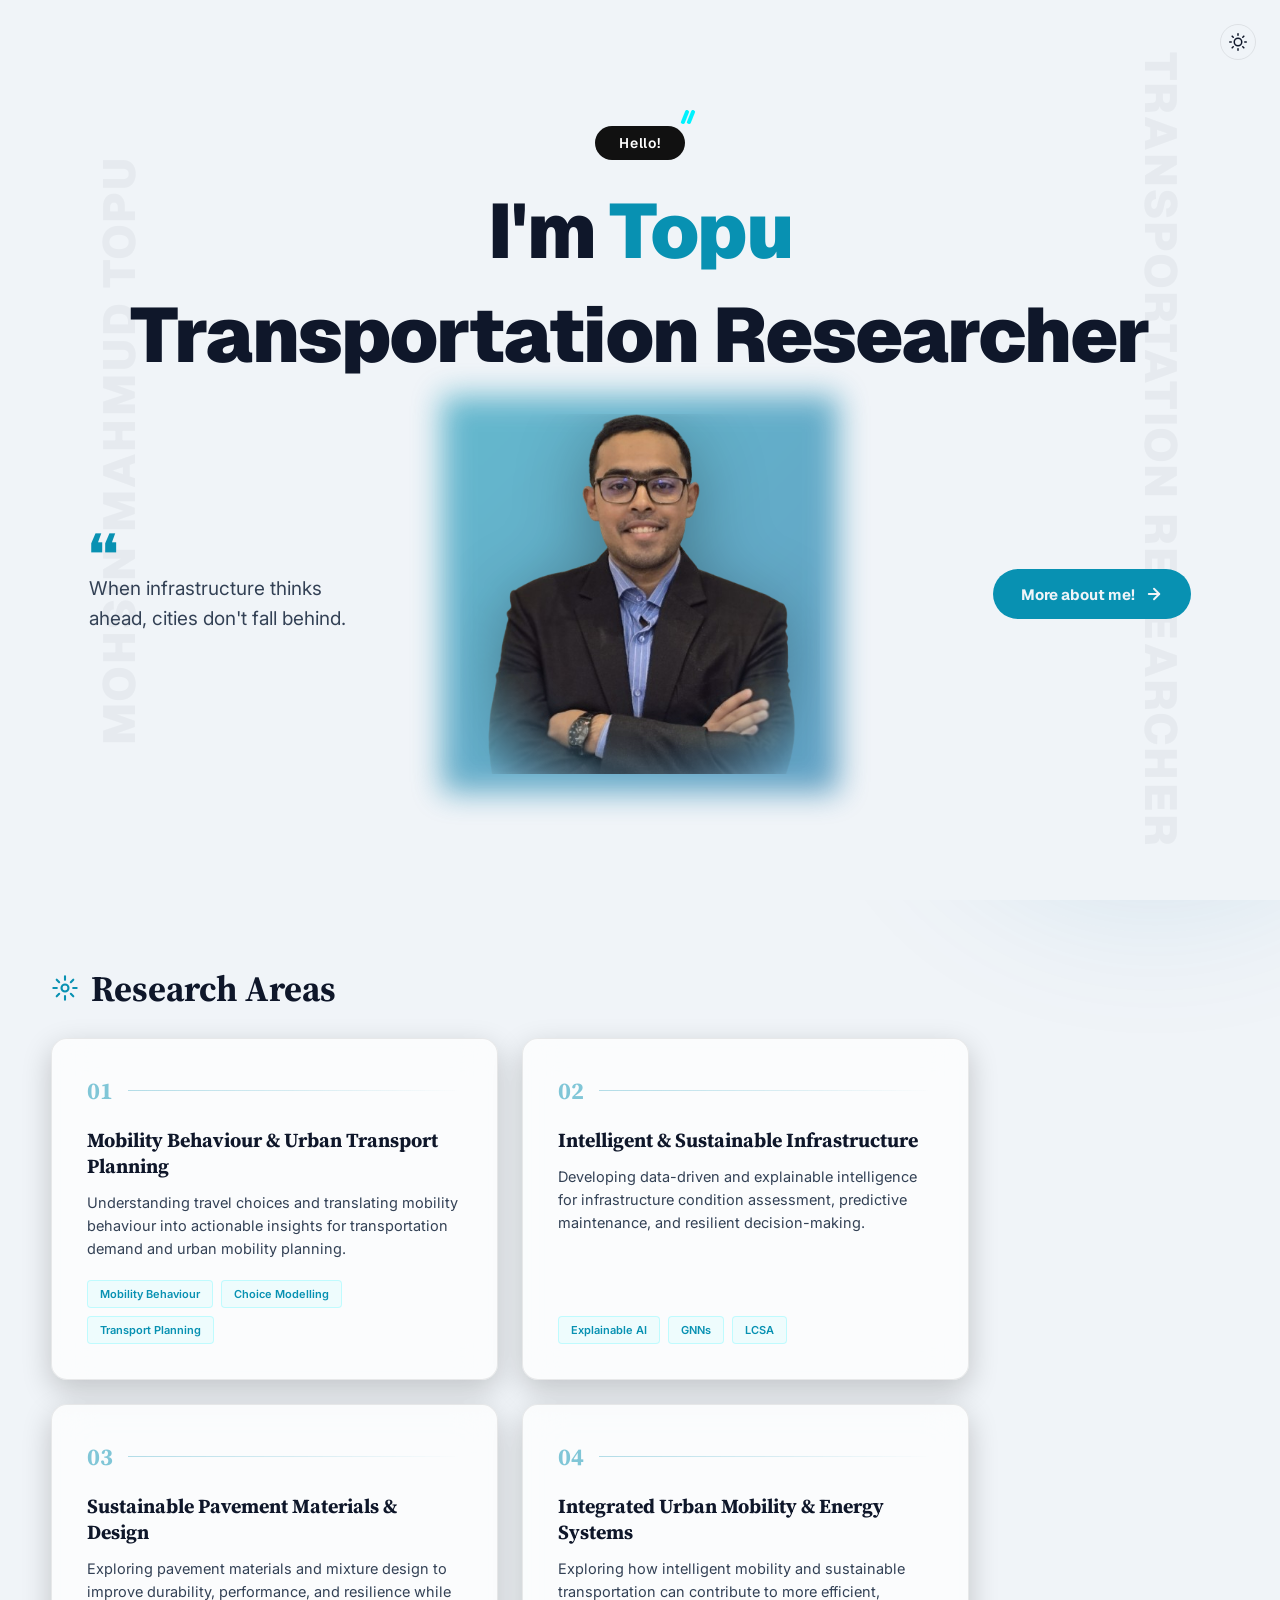
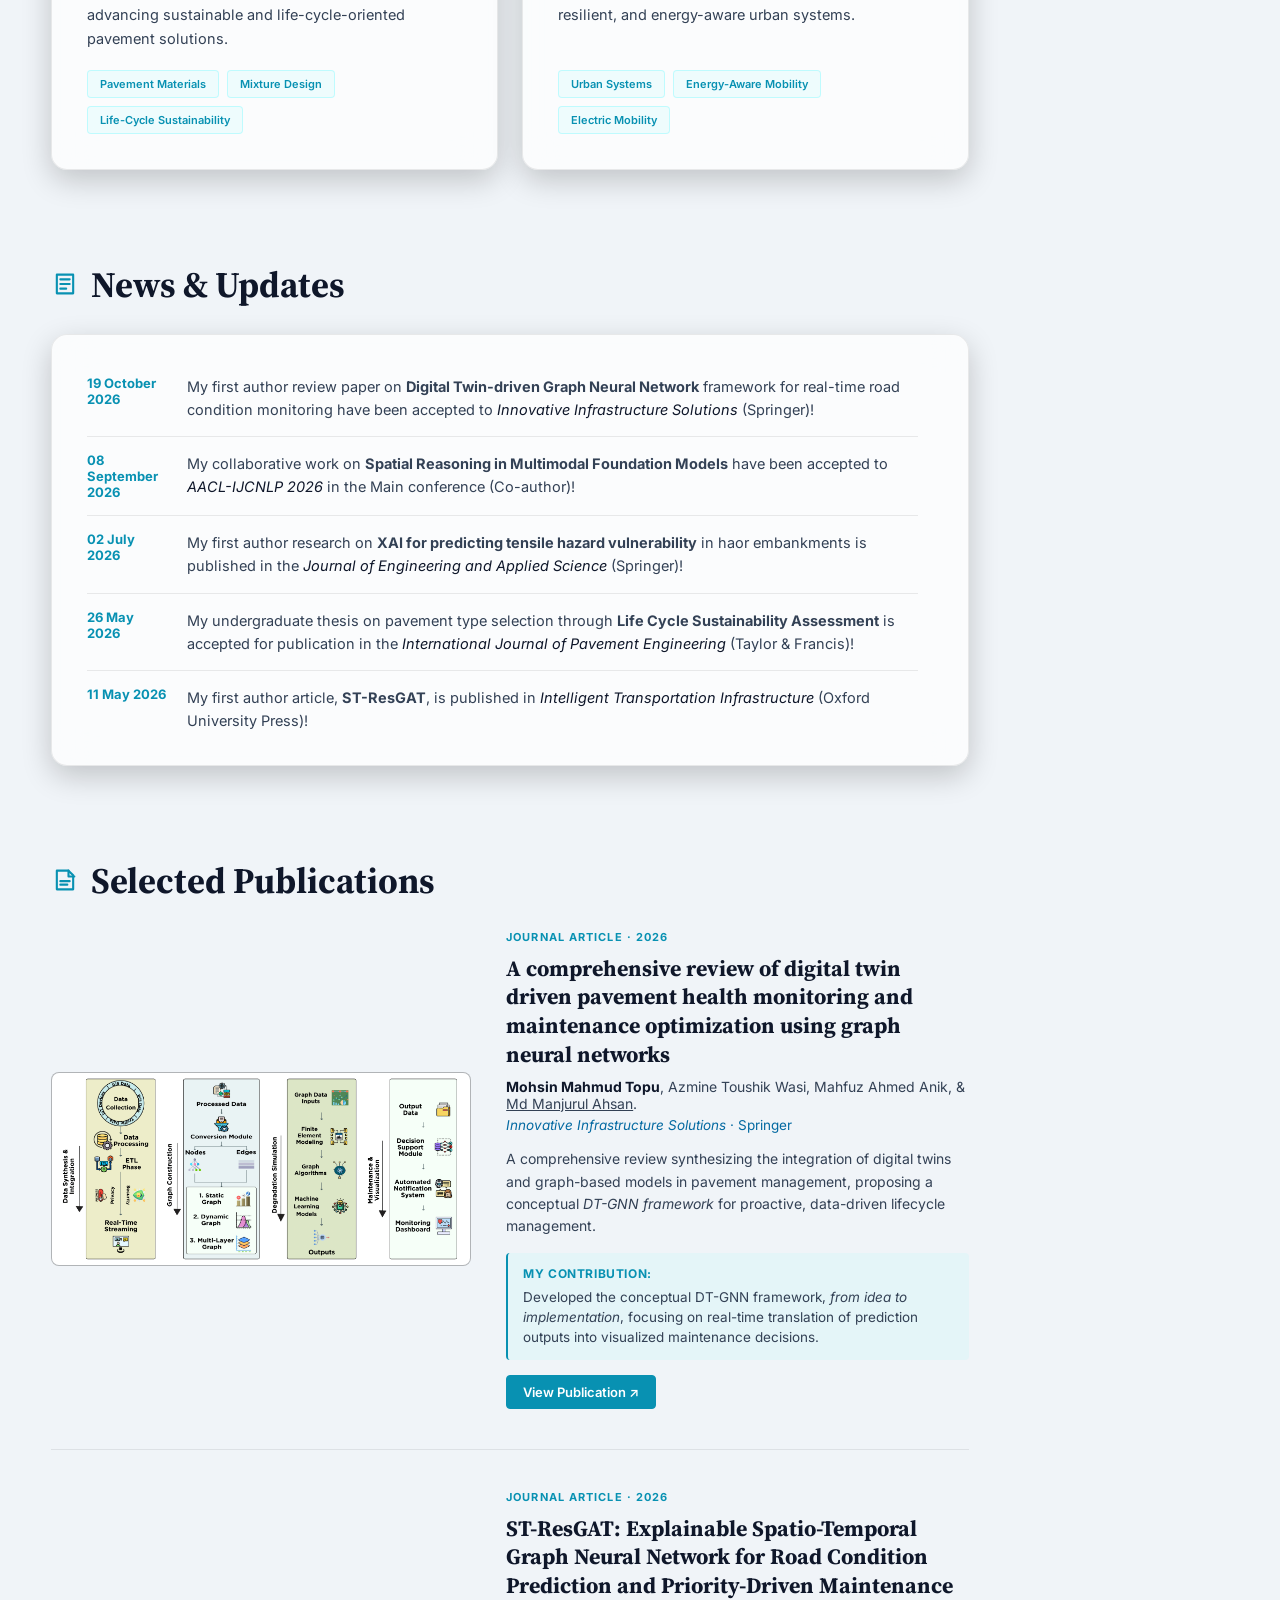
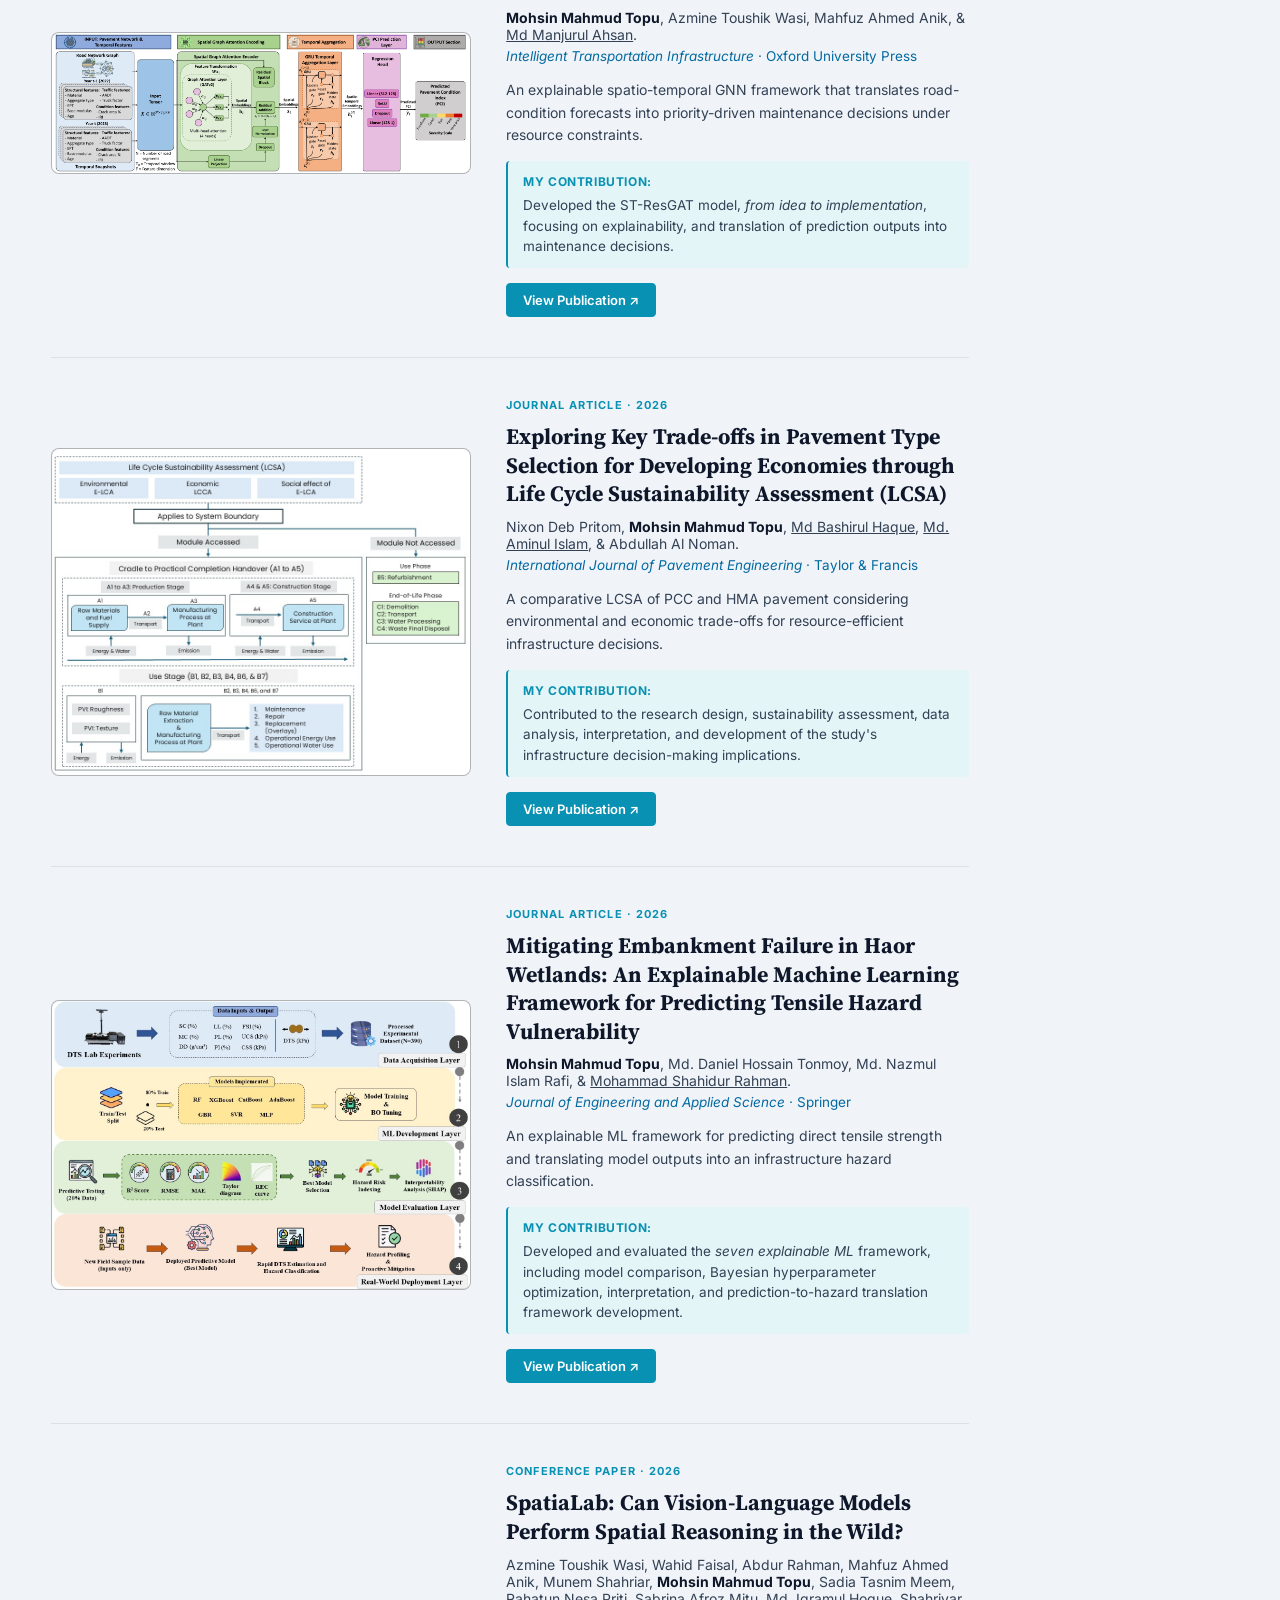
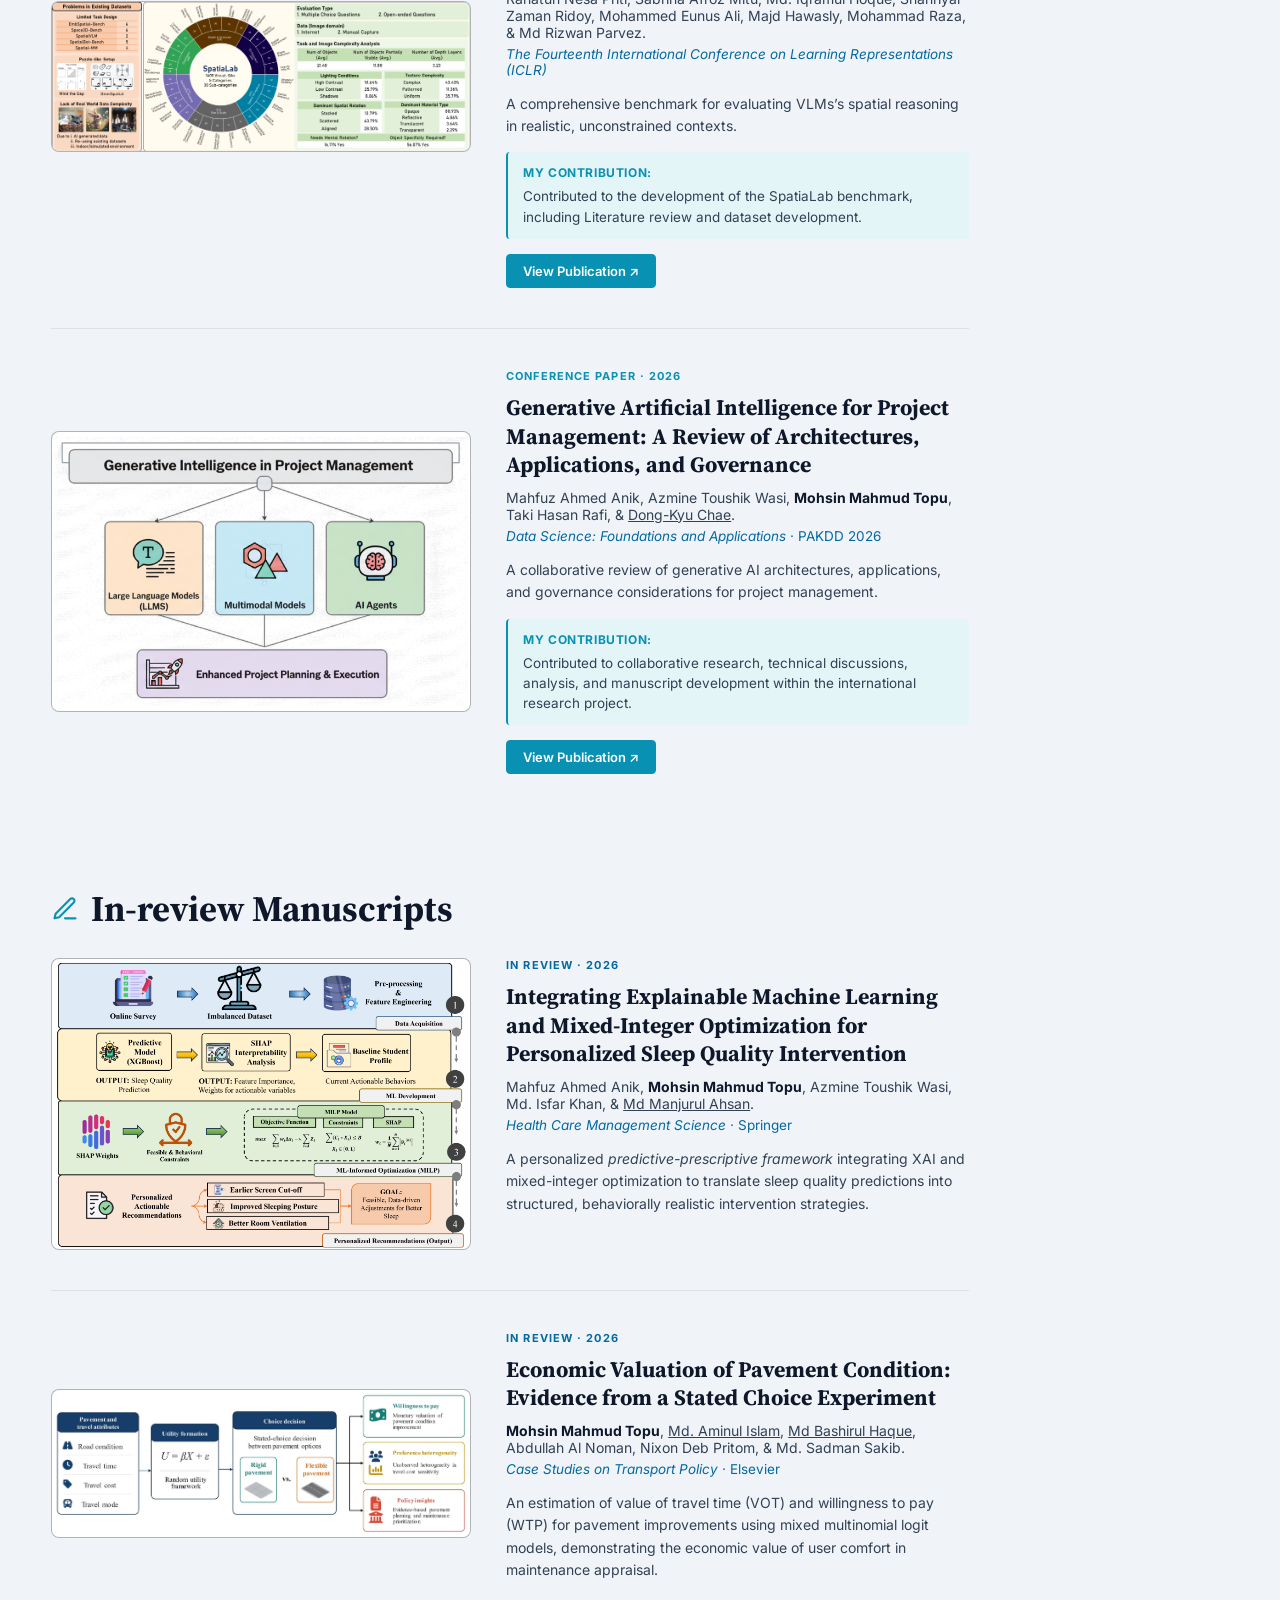
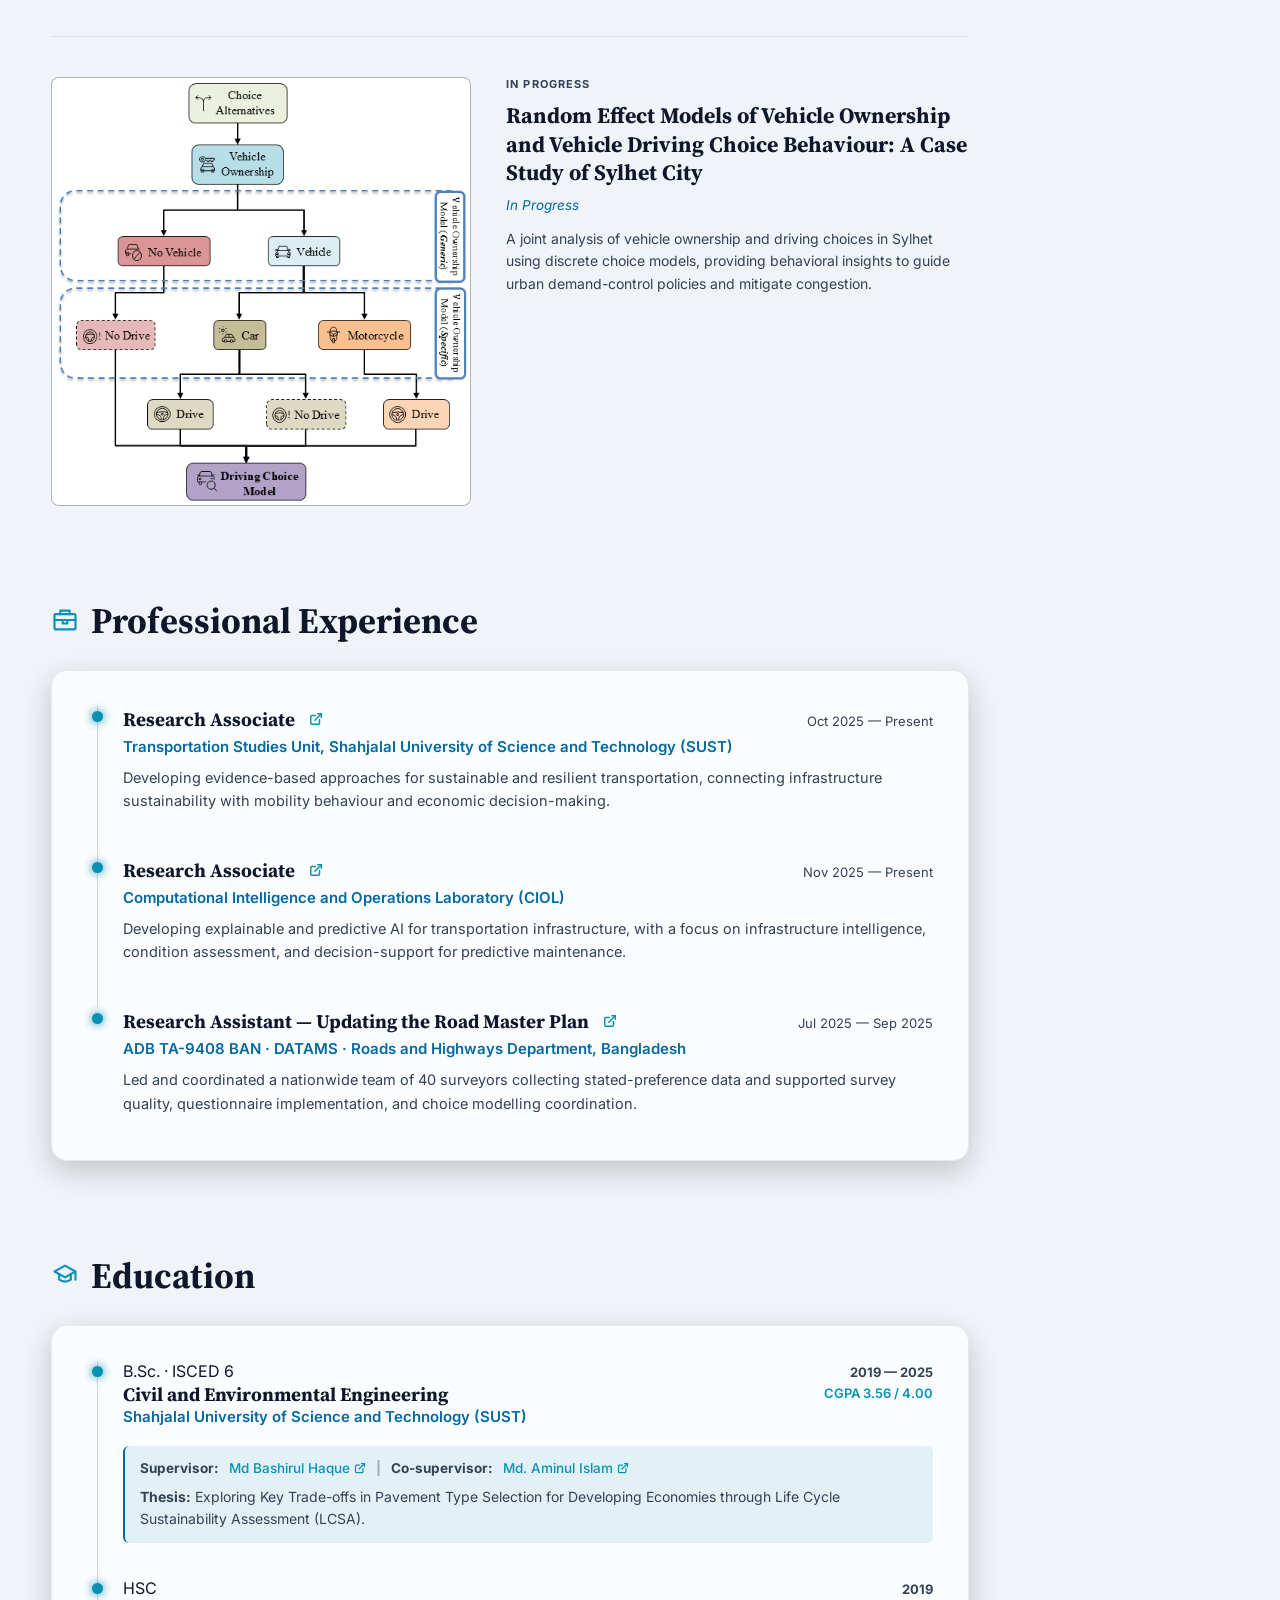
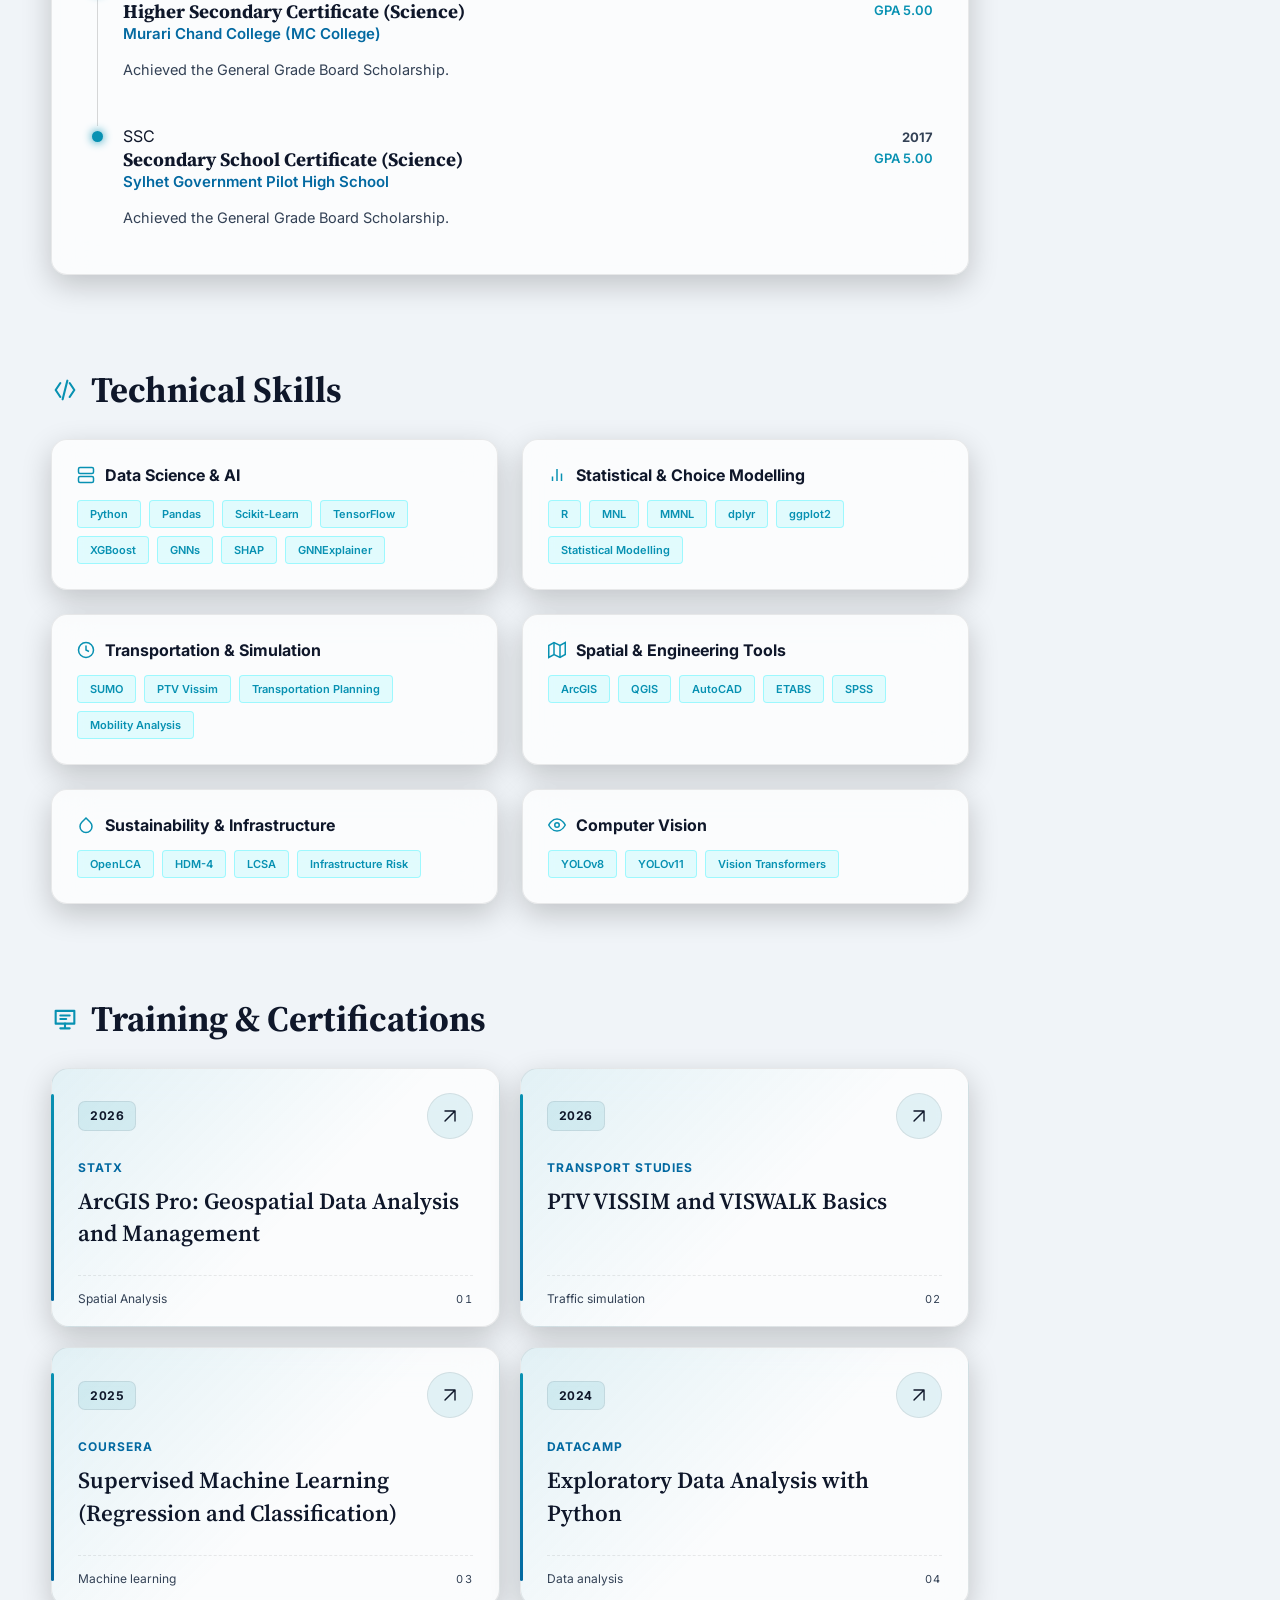
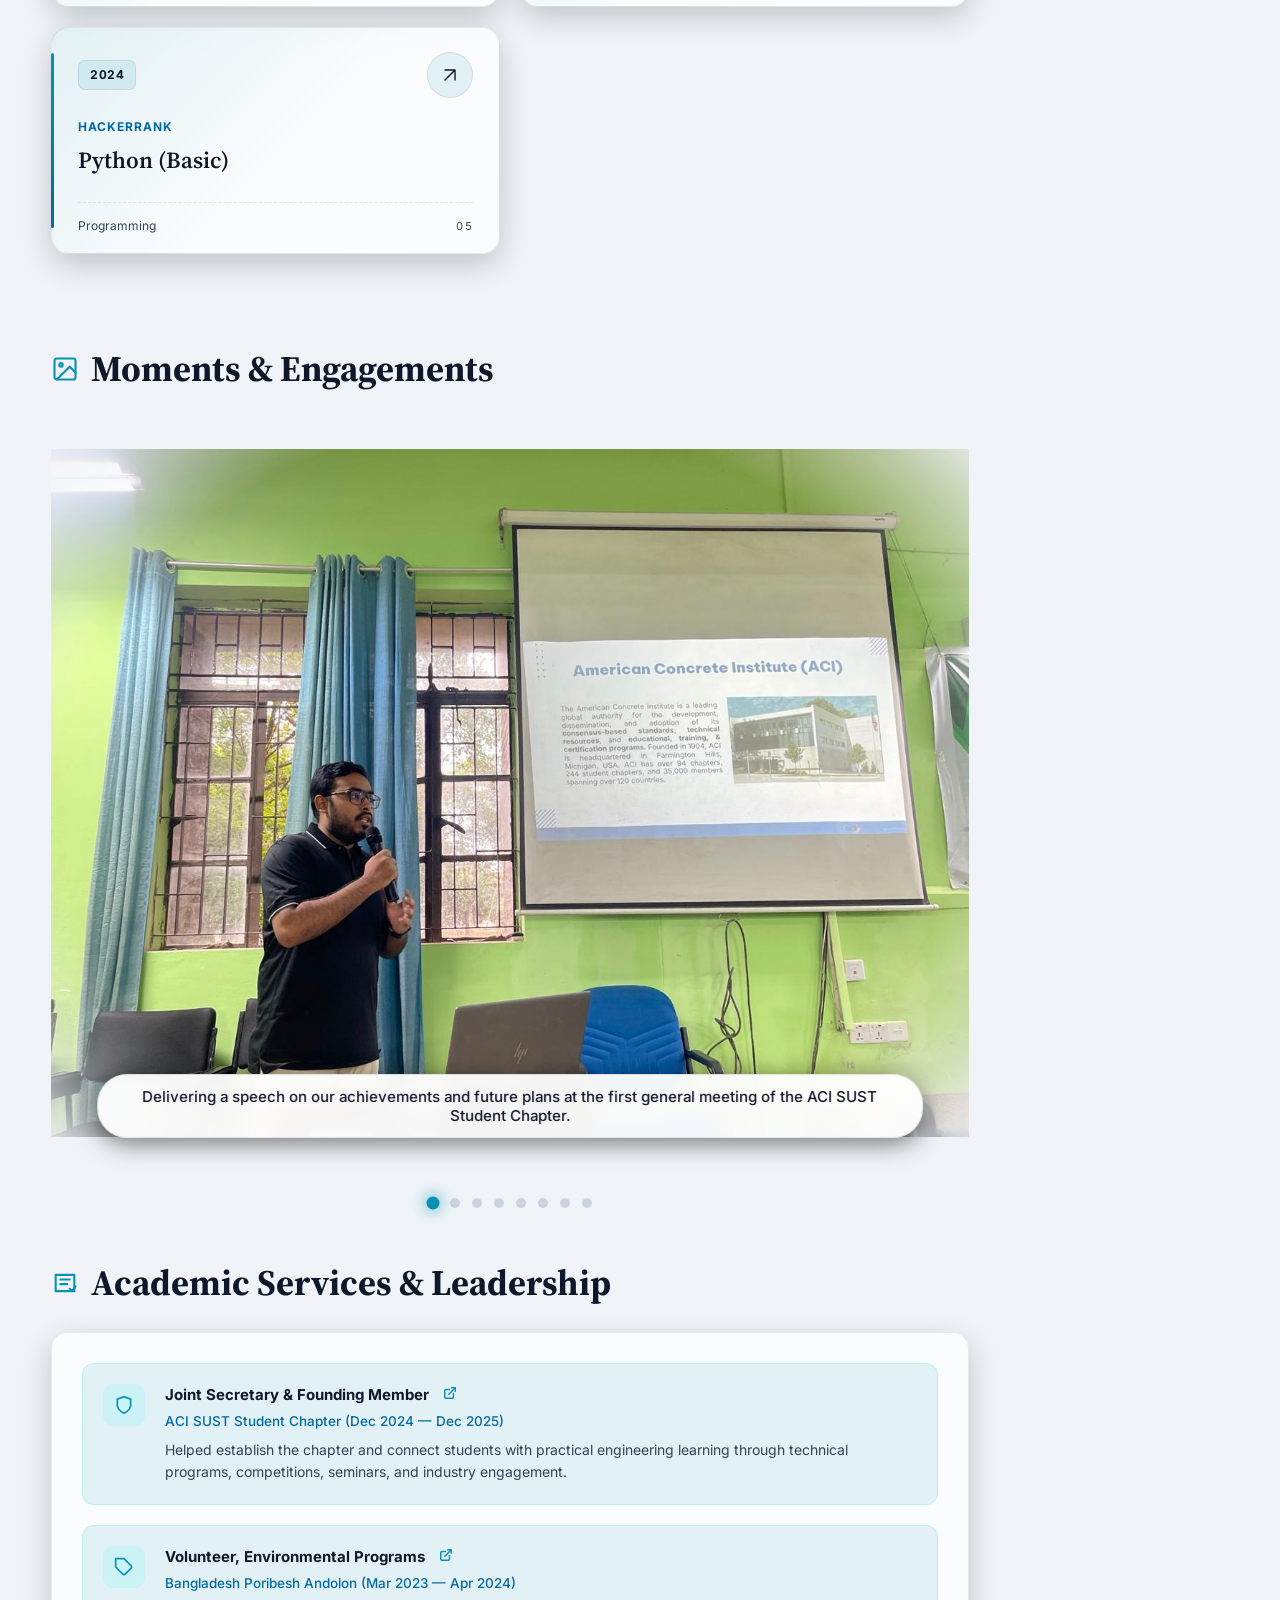
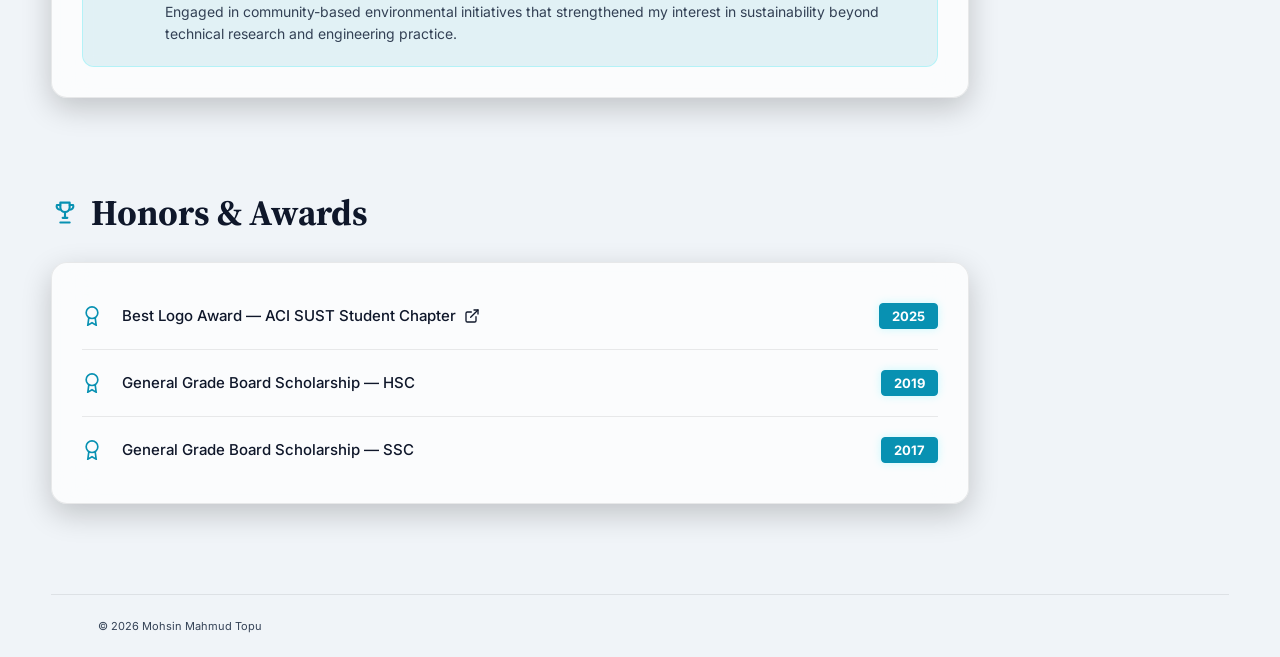
==== index.html @ dad10400 "Update index.html" ====
<!DOCTYPE html>
<html lang="en">
<head>
  <meta charset="UTF-8">
  <meta name="viewport" content="width=device-width, initial-scale=1.0">

  <title>Mohsin Mahmud Topu | Transportation Researcher</title>

  <meta
    name="description"
    content="Academic portfolio of Mohsin Mahmud Topu: research on pavement condition prediction, infrastructure resilience, machine learning, and sustainable transportation."
  >

  <meta
    name="google-site-verification"
    content="ze86goF7tg4Ps_R0CS8EqE8gq_J4nc_ivfGevekWyG4"
  >

  <link rel="canonical" href="https://mohsin-mahmud.github.io/">

  <link rel="icon" href="assets/me1.png" type="image/png">
  <link rel="stylesheet" href="style.css">
  <link rel="alternate" type="application/rss+xml" title="Transportation LLM Watch" href="blogs/feed.xml">

  <script type="application/ld+json">
  {
    "@context": "https://schema.org",
    "@type": "ProfilePage",
    "url": "https://mohsin-mahmud.github.io/",
    "name": "Mohsin Mahmud Topu | Transportation Researcher",
    "mainEntity": {
      "@type": "Person",
      "name": "Mohsin Mahmud Topu",
      "url": "https://mohsin-mahmud.github.io/",
      "description": "Transportation researcher working on pavement condition prediction, infrastructure resilience, and machine learning for sustainable transportation.",
      "sameAs": [
        "https://github.com/mohsin-mahmud",
        "https://www.linkedin.com/in/mohsin-mahmud-topu1/",
        "https://scholar.google.com/citations?user=fDmC444AAAAJ",
        "https://orcid.org/0009-0004-9706-3119",
        "https://openreview.net/profile?id=%7EMohsin_Mahmud_Topu1"
      ]
    }
  }
  </script>
</head>
<body>
<!-- ================= CINEMATIC INTRO SPLASH ================= -->
  <div id="intro-splash" class="intro-splash">
    
    <!-- Doors & Center Line -->
    <div class="door door-left"></div>
    <div class="door door-right"></div>
    <div class="center-line"></div>

    <!-- Landing Content -->
    <div class="intro-landing-content">
      
      <!-- Theme Toggle -->
      <button class="theme-toggle intro-theme-toggle" aria-label="Toggle dark/light mode">
        <svg class="moon-icon" viewBox="0 0 24 24"><path d="M21 12.79A9 9 0 1 1 11.21 3 7 7 0 0 0 21 12.79z"></path></svg>
        <svg class="sun-icon" viewBox="0 0 24 24"><circle cx="12" cy="12" r="5"></circle><line x1="12" y1="1" x2="12" y2="3"></line><line x1="12" y1="21" x2="12" y2="23"></line><line x1="4.22" y1="4.22" x2="5.64" y2="5.64"></line><line x1="18.36" y1="18.36" x2="19.78" y2="19.78"></line><line x1="1" y1="12" x2="3" y2="12"></line><line x1="21" y1="12" x2="23" y2="12"></line><line x1="4.22" y1="19.78" x2="5.64" y2="18.36"></line><line x1="18.36" y1="5.64" x2="19.78" y2="4.22"></line></svg>
      </button>

      <!-- Faint Vertical Side Texts (Fixed bounds) -->
      <div class="vertical-texts-container">
        <div class="vertical-text left-text">MOHSIN MAHMUD TOPU</div>
        <div class="vertical-text right-text">TRANSPORTATION RESEARCHER</div>
      </div>

      <div class="intro-container">
        
        <!-- Header: Hello Badge & Name -->
        <div class="intro-header">
          <div class="hello-wrapper">
            <div class="hello-dashes">
              <svg width="24" height="24" viewBox="0 0 24 24" fill="none" stroke="#00f2fe" stroke-width="4" stroke-linecap="round"><line x1="14" y1="2" x2="10" y2="12"/><line x1="20" y1="2" x2="16" y2="12"/></svg>
            </div>
            <div class="hello-badge">Hello!</div>
          </div>
          <!-- Short-name title: "I'm Topu" -->
          <h1 class="intro-main-title">I'm <span class="text-cyan">Topu</span><br>Transportation Researcher</h1>
        </div>

        <!-- Middle Grid -->
        <div class="intro-middle-grid">
          
          <!-- Left: Quote -->
          <div class="intro-quote-box">
            <div class="quote-icon">“</div>
            <p class="quote-text">When infrastructure thinks ahead, cities don't fall behind.</p>
          </div>

          <!-- Center: Portrait & Blob -->
          <div class="intro-image-wrapper">
            <div class="cyan-bg-shape"></div>
            <img src="assets/me.png" alt="Mohsin Mahmud Topu" class="intro-portrait">
          </div>

          <!-- Right: Button -->
          <div class="intro-actions">
            <button id="enter-site-btn" class="intro-action-btn">
              <span class="btn-text-window">
                <span class="btn-text-track">
                  <span class="btn-text">More about me!</span>
                  <span class="btn-text" aria-hidden="true">More about me!</span>
                </span>
              </span>
              <svg viewBox="0 0 24 24" width="18" height="18" stroke="currentColor" stroke-width="2.5" fill="none" stroke-linecap="round" stroke-linejoin="round" class="btn-arrow"><line x1="5" y1="12" x2="19" y2="12"></line><polyline points="12 5 19 12 12 19"></polyline></svg>
            </button>
          </div>
          
        </div>
      </div>
    </div>
  </div>
  <!-- ================= END CINEMATIC INTRO ================= -->
   <div id="main-portfolio" class="dark-academic-portfolio">
    
    <!-- Background Orbs Wrapper -->
    <div class="orb-wrapper">
      <div class="ambient-orb orb-cyan"></div>
      <div class="ambient-orb orb-teal"></div>
    </div>

    <!-- Background Video Placeholder -->
    <div class="video-bg-container">
      <video src="assets/hero-bg.mp4" autoplay loop muted playsinline></video>
    </div>

    <!-- ================= HEADER ================= -->
    <header class="topbar">
      <div class="topbar-inner">
        <a class="brand" href="#home">Mohsin Mahmud Topu</a>
        
        <!-- Hamburger Button -->
        <button class="menu-toggle" aria-label="Open navigation" aria-expanded="false" aria-controls="primary-navigation">
          <svg class="hamburger-icon" viewBox="0 0 24 24" width="28" height="28" stroke="currentColor" stroke-width="2" fill="none"><line x1="3" y1="12" x2="21" y2="12"></line><line x1="3" y1="6" x2="21" y2="6"></line><line x1="3" y1="18" x2="21" y2="18"></line></svg>
        </button>

        <!-- Desktop & Mobile Nav Links -->
        <nav id="primary-navigation" class="top-nav" aria-label="Primary navigation">
          <a href="#home" class="t-link active" data-section="home">Profile</a>
          <a href="#research" class="t-link" data-section="research">Research</a>
          <a href="#news" class="t-link" data-section="news">News</a>
          <a href="#publications" class="t-link" data-section="publications">Publications</a>
          <a href="#experience" class="t-link" data-section="experience">Experience</a>
          <a href="#education" class="t-link" data-section="education">Education</a>
          <a href="blogs/index.html" class="t-link">Blogs</a>
        </nav>

        <!-- Theme Toggle Button -->
        <button class="theme-toggle" aria-label="Toggle dark/light mode">
          <svg class="moon-icon" viewBox="0 0 24 24"><path d="M21 12.79A9 9 0 1 1 11.21 3 7 7 0 0 0 21 12.79z"></path></svg>
          <svg class="sun-icon" viewBox="0 0 24 24"><circle cx="12" cy="12" r="5"></circle><line x1="12" y1="1" x2="12" y2="3"></line><line x1="12" y1="21" x2="12" y2="23"></line><line x1="4.22" y1="4.22" x2="5.64" y2="5.64"></line><line x1="18.36" y1="18.36" x2="19.78" y2="19.78"></line><line x1="1" y1="12" x2="3" y2="12"></line><line x1="21" y1="12" x2="23" y2="12"></line><line x1="4.22" y1="19.78" x2="5.64" y2="18.36"></line><line x1="18.36" y1="5.64" x2="19.78" y2="4.22"></line></svg>
        </button>
      </div>
    </header>

    <!-- Portfolio Layout: Left (Main Content) | Right (Sticky Nav) -->
    <main class="portfolio-layout layout">
      
      <article class="portfolio-main content">

        <!-- ================= 1. HERO SECTION (Floated Image Layout) ================= -->
        <section class="content-section section" id="home">
          <div class="hero-wrapped-layout">
            
            <!-- Image floated to the right -->
            <div class="hero-image-floated">
              <div class="portrait-box">
                <img src="https://webos.ink/wp-content/uploads/2026/08/Cropped_Professional.png" alt="Mohsin Mahmud Topu" onerror="this.style.display='none';" />
              </div>
            </div>

            <div class="hero-text-content">
              <h1 class="hero-name">Mohsin Mahmud <span class="text-cyan">Topu</span></h1>
              
              <div class="hero-bio-content">
  <p>I am an aspiring transportation researcher and a recent graduate of Civil and Environmental Engineering from Shahjalal University of Science and Technology.</p>

  <p>My research interests center on intelligent and sustainable transportation, with a focus on understanding, strengthening, and managing transportation infrastructure and mobility systems. Building on my current work in data-driven transportation research, I am particularly interested in developing a broader understanding of how intelligent methods, sustainable engineering, and pavement design can work together to support resilient and efficient transportation systems. To pursue this direction, I am developing myself along three interconnected areas:</p>

  <div class="hero-list">
    <div><strong>[1] Intelligent &amp; Sustainable Infrastructure</strong>, to design data-driven models and explainable intelligence for infrastructure condition assessment, predictive maintenance, and uncertainty-aware decision-making.</div>

    <div><strong>[2] Mobility Behaviour &amp; Urban Transport Planning</strong>, to develop data-driven understanding of travel choices and their implications for urban mobility, transportation demand, and energy-efficient systems.</div>

    <div><strong>[3] Sustainable Pavement Materials &amp; Design</strong>, to develop knowledge in pavement materials and design, with particular interest in material selection, mixture design, durability, and sustainable alternatives for improving pavement performance, resilience, and life-cycle sustainability.</div>
  </div>

  <p class="highlight-text"><strong>My overarching aim is to contribute to transportation systems where intelligent decision-making, sustainable pavement engineering, and mobility analysis work together to strengthen infrastructure and support resilient, resource-efficient mobility for future cities and communities.</strong></p>

  <p>Feel free to email me (<em>mohsinmahmudtopu at gmail dot com</em>) if you're interested in collaboration or discussing research!</p>
</div>

              <!-- Social Badges -->
              <div class="social-badges">
                <a href="mailto:mohsinmahmudtopu@gmail.com" class="s-badge"><svg viewBox="0 0 24 24" width="16" height="16" stroke="currentColor" stroke-width="2" fill="none"><path d="M4 4h16c1.1 0 2 .9 2 2v12c0 1.1-.9 2-2 2H4c-1.1 0-2-.9-2-2V6c0-1.1.9-2 2-2z"></path><polyline points="22,6 12,13 2,6"></polyline></svg> Email</a>
                <a href="https://github.com/mohsin-mahmud" target="_blank" class="s-badge"><svg viewBox="0 0 24 24" width="16" height="16" fill="currentColor"><path d="M12 2C6.477 2 2 6.484 2 12.017c0 4.425 2.865 8.18 6.839 9.504.5.092.682-.217.682-.483 0-.237-.008-.868-.013-1.703-2.782.605-3.369-1.343-3.369-1.343-.454-1.158-1.11-1.466-1.11-1.466-.908-.62.069-.608.069-.608 1.003.07 1.531 1.032 1.531 1.032.892 1.53 2.341 1.088 2.91.832.092-.647.35-1.088.636-1.338-2.22-.253-4.555-1.113-4.555-4.951 0-1.093.39-1.988 1.029-2.688-.103-.253-.446-1.272.098-2.65 0 0 .84-.27 2.75 1.026A9.564 9.564 0 0112 6.844c.85.004 1.705.115 2.504.337 1.909-1.296 2.747-1.027 2.747-1.027.546 1.379.202 2.398.1 2.651.64.7 1.028 1.595 1.028 2.688 0 3.848-2.339 4.695-4.566 4.943.359.309.678.92.678 1.855 0 1.338-.012 2.419-.012 2.747 0 .268.18.58.688.482A10.019 10.019 0 0022 12.017C22 6.484 17.522 2 12 2z"></path></svg> GitHub</a>
                <a href="https://www.linkedin.com/in/mohsin-mahmud-topu1/" target="_blank" class="s-badge"><svg viewBox="0 0 24 24" width="16" height="16" fill="currentColor"><path d="M20.447 20.452h-3.554v-5.569c0-1.328-.027-3.037-1.852-3.037-1.853 0-2.136 1.445-2.136 2.939v5.667H9.351V9h3.414v1.561h.046c.477-.9 1.637-1.85 3.37-1.85 3.601 0 4.267 2.37 4.267 5.455v6.286zM5.337 7.433c-1.144 0-2.063-.926-2.063-2.065 0-1.138.92-2.063 2.063-2.063 1.14 0 2.064.925 2.064 2.063 0 1.139-.925 2.065-2.064 2.065zm1.782 13.019H3.555V9h3.564v11.452zM22.225 0H1.771C.792 0 0 .774 0 1.729v20.542C0 23.227.792 24 1.771 24h20.451C23.2 24 24 23.227 24 22.271V1.729C24 .774 23.2 0 22.222 0h.003z"></path></svg> LinkedIn</a>
                <a href="https://scholar.google.com/citations?user=fDmC444AAAAJ&hl=en" target="_blank" class="s-badge"><svg viewBox="0 0 24 24" width="16" height="16" fill="currentColor"><path d="M12 24a7 7 0 1 1 0-14 7 7 0 0 1 0 14zm0-24L0 9.5l4.838 3.94A8 8 0 0 1 12 9a8 8 0 0 1 7.162 4.44L24 9.5z"></path></svg> Scholar</a>
                <a href="https://orcid.org/0009-0004-9706-3119" target="_blank" class="s-badge"><svg viewBox="0 0 24 24" width="16" height="16" fill="currentColor"><path d="M12 0C5.372 0 0 5.372 0 12s5.372 12 12 12 12-5.372 12-12S18.628 0 12 0zM7.369 4.378c.525 0 .947.431.947.947s-.422.947-.947.947a.95.95 0 0 1-.947-.947c0-.525.422-.947.947-.947zm-.722 3.038h1.444v10.041H6.647V7.416zm3.562 0h3.9c3.712 0 5.344 2.653 5.344 5.025 0 2.578-2.016 5.025-5.325 5.025h-3.919V7.416zm1.444 1.303v7.444h2.297c3.272 0 4.022-2.484 4.022-3.722 0-2.016-1.284-3.722-4.097-3.722h-2.222z"/></svg> ORCID</a>
                <a href="https://openreview.net/profile?id=%7EMohsin_Mahmud_Topu1" target="_blank" class="s-badge"><svg viewBox="0 0 24 24" width="16" height="16" fill="none" stroke="currentColor" stroke-width="2.5" stroke-linecap="round" stroke-linejoin="round"><circle cx="12" cy="12" r="10"></circle><path d="M12 2a15.3 15.3 0 0 1 4 10 15.3 15.3 0 0 1-4 10 15.3 15.3 0 0 1-4-10 15.3 15.3 0 0 1 4-10z"></path><line x1="2" y1="12" x2="22" y2="12"></line></svg> OpenReview</a>
              </div>
            </div>
            <div class="clearfix"></div>
          </div>
        </section>

      
<!-- ================= 2. RESEARCH AREAS ================= -->
<section class="content-section section" id="research">
  <div class="section-title-wrap heading-title">
    <svg viewBox="0 0 24 24" class="title-icon"><circle cx="12" cy="12" r="3"/><path d="M12 2v3M12 19v3M4.9 4.9l2.1 2.1M17 17l2.1 2.1M2 12h3M19 12h3M4.9 19.1 7 17M17 7l2.1-2.1"/></svg>
    <h2>Research Areas</h2>
  </div>
  
  <div class="research-grid">
    <div class="glass-card hover-lift research-card">
      <div class="r-top"><span class="r-num">01</span><div class="r-line"></div></div>
      <h3>Mobility Behaviour & Urban Transport Planning</h3>
      <p>Understanding travel choices and translating mobility behaviour into actionable insights for transportation demand and urban mobility planning.</p>
      <div class="tech-tags mt-auto tag-row"><span>Mobility Behaviour</span><span>Choice Modelling</span><span>Transport Planning</span></div>
    </div>

    <div class="glass-card hover-lift research-card">
      <div class="r-top"><span class="r-num">02</span><div class="r-line"></div></div>
      <h3>Intelligent & Sustainable Infrastructure</h3>
      <p>Developing data-driven and explainable intelligence for infrastructure condition assessment, predictive maintenance, and resilient decision-making.</p>
      <div class="tech-tags mt-auto tag-row"><span>Explainable AI</span><span>GNNs</span><span>LCSA</span></div>
    </div>

    <div class="glass-card hover-lift research-card">
  <div class="r-top"><span class="r-num">03</span><div class="r-line"></div></div>
  <h3>Sustainable Pavement Materials &amp; Design</h3>
  <p>Exploring pavement materials and mixture design to improve durability, performance, and resilience while advancing sustainable and life-cycle-oriented pavement solutions.</p>
  <div class="tech-tags mt-auto tag-row">
    <span>Pavement Materials</span><span>Mixture Design</span><span>Life-Cycle Sustainability</span>
  </div>
    </div>

    <div class="glass-card hover-lift research-card">
      <div class="r-top"><span class="r-num">04</span><div class="r-line"></div></div>
      <h3>Integrated Urban Mobility & Energy Systems</h3>
      <p>Exploring how intelligent mobility and sustainable transportation can contribute to more efficient, resilient, and energy-aware urban systems.</p>
      <div class="tech-tags mt-auto tag-row"><span>Urban Systems</span><span>Energy-Aware Mobility</span><span>Electric Mobility</span></div>
    </div>
  </div>
</section>



<!-- ================= 3. NEWS & UPDATES ================= -->
<section class="content-section section" id="news">
  <div class="section-title-wrap heading-title">
    <svg viewBox="0 0 24 24" class="title-icon"><path d="M5 4h14v16H5z"/><path d="M8 8h8M8 12h8M8 16h5"/></svg>
    <h2>News & Updates</h2>
  </div>
  
  <div class="glass-card news-container">
    <ul class="news-list">

      <li>
        <span class="news-date">19 October 2026</span>
        <p>My first author review paper on <strong>Digital Twin-driven Graph Neural Network</strong> framework for real-time road condition monitoring have been accepted to <em>Innovative Infrastructure Solutions</em> (Springer)!</p>
      </li>
      
      <li>
        <span class="news-date">08 September 2026</span>
        <p>My collaborative work on <strong>Spatial Reasoning in Multimodal Foundation Models</strong> have been accepted to <em>AACL-IJCNLP 2026</em> in the Main conference (Co-author)!</p>
      </li>

      <li>
        <span class="news-date">02 July 2026</span>
        <p>My first author research on <strong>XAI for predicting tensile hazard vulnerability</strong> in haor embankments is published in the <em>Journal of Engineering and Applied Science</em> (Springer)!</p>
      </li>

      <li>
        <span class="news-date">26 May 2026</span>
        <p>My undergraduate thesis on pavement type selection through <strong>Life Cycle Sustainability Assessment</strong> is accepted for publication in the <em>International Journal of Pavement Engineering</em> (Taylor &amp; Francis)!</p>
      </li>

      <li>
        <span class="news-date">11 May 2026</span>
        <p>My first author article, <strong>ST-ResGAT</strong>, is published in <em>Intelligent Transportation Infrastructure</em> (Oxford University Press)!</p>
      </li>

      <li>
        <span class="news-date">29 January 2026</span>
        <p>At the Annual General Meeting, I officially concluded my tenure as <strong>Joint Secretary</strong> of the <strong>ACI SUST Student Chapter</strong>.</p>
      </li>

      <li>
        <span class="news-date">25 January 2026</span>
        <p>My collaborative work on Vision-Language Model reasoning, <strong>SpatiaLab</strong>, is accepted to <em>ICLR 2026</em>!</p>
      </li>

      <li>
        <span class="news-date">25 June 2025</span>
        <p>My collaborative review paper on <strong>Generative Artificial Intelligence for Project Management</strong> is published in the <em>PAKDD 2026 Data Science: Foundations and Applications (DSFA)</em> track (Springer)!</p>
      </li>

      <li>
        <span class="news-date">01 July 2025</span>
        <p>Joined the <em>ADB TA-9408 BAN</em> project on updating the Road Master Plan as a <em>Research Assistant</em>!</p>
      </li>

      <li>
        <span class="news-date">21 June 2025</span>
        <p>Represented the <strong>ACI SUST Student Chapter</strong> at the ACI Chapters Meet in Bangladesh!</p>
      </li>

      <li>
        <span class="news-date">01 December 2024</span>
        <p>Established <strong>ACI SUST Student Chapter</strong> and officially commenced my tenure as <strong>Joint Secretary</strong>!</p>
      </li>

    </ul>
  </div>
</section>



        <!-- ================= 4. PUBLICATIONS ================= -->
        <section class="content-section section publications-section" id="publications">
          
          <!-- SELECTED PUBLICATIONS HEADER -->
          <div class="section-title-wrap heading-title">
            <svg viewBox="0 0 24 24" class="title-icon"><path d="M5 4h10l4 4v12H5z"/><path d="M15 4v5h5M8 13h8M8 16h6"/></svg>
            <h2>Selected Publications</h2>
          </div>

          <div class="pub-list-wide publication-list">
            <!-- DIGITAL TWIN + GNN-->
            <article class="pub-row featured-pub publication featured-publication">
              <div class="pub-figure pub-visual figure-placeholder">
                <img src="assets/DT-GNN.png" alt="DT-GNN Review">
              </div>
              <div class="pub-details pub-body">
                <span class="pub-meta">JOURNAL ARTICLE · 2026</span>
                <h3 class="pub-title"><a href="https://doi.org/10.1007/s41062-026-03053-7" target="_blank">A comprehensive review of digital twin driven pavement health monitoring and maintenance optimization using graph neural networks</a></h3>
                <p class="pub-authors authors"><strong>Mohsin Mahmud Topu</strong>, Azmine Toushik Wasi, Mahfuz Ahmed Anik, &amp; <a href="https://www.ou.edu/coe/ise/people/faculty/md-ahsan" target="_blank" rel="noopener noreferrer" style="text-decoration: underline;">Md Manjurul Ahsan</a>.</p>
                <p class="pub-venue venue"><em>Innovative Infrastructure Solutions</em> · Springer</p>
                <p class="pub-abstract abstract">A comprehensive review synthesizing the integration of digital twins and graph-based models in pavement management, proposing a conceptual <em>DT-GNN framework</em> for proactive, data-driven lifecycle management.</p>
                <div class="pub-contrib contribution">
                  <strong>My contribution:</strong> Developed the conceptual DT-GNN framework, <em>from idea to implementation</em>, focusing on real-time translation of prediction outputs into visualized maintenance decisions.
                </div>
                <a href="https://doi.org/10.1007/s41062-026-03053-7" target="_blank" class="pub-link">View Publication ↗</a>
              </div>              
              
            </article>
            
            <!-- ST-ResGAT -->
            <article class="pub-row publication">
              <div class="pub-figure pub-visual figure-placeholder">
                <img src="assets/ST-ResGAT.jpg" alt="ST-ResGAT Framework">
              </div>
              <div class="pub-details pub-body">
                <span class="pub-meta">JOURNAL ARTICLE · 2026</span>
                <h3 class="pub-title"><a href="https://doi.org/10.1093/iti/liag006" target="_blank">ST-ResGAT: Explainable Spatio-Temporal Graph Neural Network for Road Condition Prediction and Priority-Driven Maintenance</a></h3>
                <p class="pub-authors authors"><strong>Mohsin Mahmud Topu</strong>, Azmine Toushik Wasi, Mahfuz Ahmed Anik, &amp; <a href="https://www.ou.edu/coe/ise/people/faculty/md-ahsan" target="_blank" rel="noopener noreferrer" style="text-decoration: underline;">Md Manjurul Ahsan</a>.</p>
                <p class="pub-venue venue"><em>Intelligent Transportation Infrastructure</em> · Oxford University Press</p>
                <p class="pub-abstract abstract">An explainable spatio-temporal GNN framework that translates road-condition forecasts into priority-driven maintenance decisions under resource constraints.</p>
                <div class="pub-contrib contribution">
                  <strong>My contribution:</strong> Developed the ST-ResGAT model, <em>from idea to implementation</em>, focusing on explainability, and translation of prediction outputs into maintenance decisions.
                </div>
                <a href="https://doi.org/10.1093/iti/liag006" target="_blank" class="pub-link">View Publication ↗</a>
              </div>
            </article>

            <!-- LCSA -->
            <article class="pub-row publication">
              <div class="pub-figure pub-visual figure-placeholder">
                <img src="assets/LCSA.jpg" alt="LCSA Methodology">
              </div>
              <div class="pub-details pub-body">
                <span class="pub-meta">JOURNAL ARTICLE · 2026</span>
                <h3 class="pub-title"><a href="https://doi.org/10.1080/10298436.2026.2682519" target="_blank">Exploring Key Trade-offs in Pavement Type Selection for Developing Economies through Life Cycle Sustainability Assessment (LCSA)</a></h3>
                <p class="pub-authors authors">Nixon Deb Pritom, <strong>Mohsin Mahmud Topu</strong>, <a href="https://www.sust.edu/departments/cee/faculty/bashir-cee@sust.edu" target="_blank" rel="noopener noreferrer" style="text-decoration: underline;">Md Bashirul Haque</a>, <a href="https://www.sust.edu/departments/cee/faculty/aminul-cee@sust.edu" target="_blank" rel="noopener noreferrer" style="text-decoration: underline;">Md. Aminul Islam</a>, & Abdullah Al Noman.</p>
                <p class="pub-venue venue"><em>International Journal of Pavement Engineering</em> · Taylor & Francis</p>
                <p class="pub-abstract abstract">A comparative LCSA of PCC and HMA pavement considering environmental and economic trade-offs for resource-efficient infrastructure decisions.</p>
                <div class="pub-contrib contribution">
                  <strong>My contribution:</strong> Contributed to the research design, sustainability assessment, data analysis, interpretation, and development of the study's infrastructure decision-making implications.
                </div>
                <a href="https://doi.org/10.1080/10298436.2026.2682519" target="_blank" class="pub-link">View Publication ↗</a>
              </div>
            </article>

            <!-- HAOR WETLANDS -->
            <article class="pub-row publication">
              <div class="pub-figure pub-visual figure-placeholder">
                <img src="assets/DTS.jpg" alt="Haor Embankment Hazard Framework">
              </div>
              <div class="pub-details pub-body">
                <span class="pub-meta">JOURNAL ARTICLE · 2026</span>
                <h3 class="pub-title"><a href="https://doi.org/10.1186/s44147-026-01095-3" target="_blank">Mitigating Embankment Failure in Haor Wetlands: An Explainable Machine Learning Framework for Predicting Tensile Hazard Vulnerability</a></h3>
                <p class="pub-authors authors"><strong>Mohsin Mahmud Topu</strong>, Md. Daniel Hossain Tonmoy, Md. Nazmul Islam Rafi, &amp; <a href="https://www.sust.edu/departments/cee/faculty/msrahman-cee@sust.edu" target="_blank" rel="noopener noreferrer" style="text-decoration: underline;">Mohammad Shahidur Rahman</a>.</p>
                <p class="pub-venue venue"><em>Journal of Engineering and Applied Science</em> · Springer</p>
                <p class="pub-abstract abstract">An explainable ML framework for predicting direct tensile strength and translating model outputs into an infrastructure hazard classification.</p>
                <div class="pub-contrib contribution">
                  <strong>My contribution:</strong> Developed and evaluated the <em>seven explainable ML</em> framework, including model comparison, Bayesian hyperparameter optimization, interpretation, and prediction-to-hazard translation framework development.
                </div>
                <a href="https://doi.org/10.1186/s44147-026-01095-3" target="_blank" class="pub-link">View Publication ↗</a>
              </div>
            </article>

            <!-- SPATIALAB (NEW) -->
            <article class="pub-row publication">
              <div class="pub-figure pub-visual figure-placeholder">
                <img src="assets/SpatiaLab.png" alt="SpatiaLab: Can Vision-Language Models Perform Spatial Reasoning in the Wild?">
              </div>
              <div class="pub-details pub-body">
                <span class="pub-meta">CONFERENCE PAPER · 2026</span>
                <h3 class="pub-title"><a href="https://arxiv.org/abs/2602.03916" target="_blank">SpatiaLab: Can Vision-Language Models Perform Spatial Reasoning in the Wild?</a></h3>
                <p class="pub-authors authors">Azmine Toushik Wasi, Wahid Faisal, Abdur Rahman, Mahfuz Ahmed Anik, Munem Shahriar, <strong>Mohsin Mahmud Topu</strong>, Sadia Tasnim Meem, Rahatun Nesa Priti, Sabrina Afroz Mitu, Md. Iqramul Hoque, Shahriyar Zaman Ridoy, Mohammed Eunus Ali, Majd Hawasly, Mohammad Raza, & Md Rizwan Parvez.</p>
                <p class="pub-venue venue"><em>The Fourteenth International Conference on Learning Representations (ICLR)</em></p>
                <p class="pub-abstract abstract">A comprehensive benchmark for evaluating VLMs’s spatial reasoning in realistic, unconstrained contexts.</p>
                <div class="pub-contrib contribution">
                  <strong>My contribution:</strong> Contributed to the development of the SpatiaLab benchmark, including Literature review and dataset development.
                </div>
                <a href="https://arxiv.org/abs/2602.03916" target="_blank" class="pub-link">View Publication ↗</a>
              </div>
            </article>

            <!-- GEN AI -->
            <article class="pub-row publication">
              <div class="pub-figure pub-visual figure-placeholder">
                <img src="assets/GenAI_PM.jpg" alt="GenAI Architecture Review">
              </div>
              <div class="pub-details pub-body">
                <span class="pub-meta">CONFERENCE PAPER · 2026</span>
                <h3 class="pub-title"><a href="https://doi.org/10.1007/978-981-92-1947-6_47" target="_blank">Generative Artificial Intelligence for Project Management: A Review of Architectures, Applications, and Governance</a></h3>
                <p class="pub-authors authors">Mahfuz Ahmed Anik, Azmine Toushik Wasi, <strong>Mohsin Mahmud Topu</strong>, Taki Hasan Rafi, &amp; <a href="https://dkchae.github.io/" target="_blank" rel="noopener noreferrer" style="text-decoration: underline;">Dong-Kyu Chae</a>.</p>
                <p class="pub-venue venue"><em>Data Science: Foundations and Applications</em> · PAKDD 2026</p>
                <p class="pub-abstract abstract">A collaborative review of generative AI architectures, applications, and governance considerations for project management.</p>
                <div class="pub-contrib contribution">
                  <strong>My contribution:</strong> Contributed to collaborative research, technical discussions, analysis, and manuscript development within the international research project.
                </div>
                <a href="https://doi.org/10.1007/978-981-92-1947-6_47" target="_blank" class="pub-link">View Publication ↗</a>
              </div>
            </article>
          </div>

          <!-- ================= IN PROGRESS / IN REVIEW MANUSCRIPTS ================= -->

          <div class="section-title-wrap heading-title" style="margin-top: 110px;">
            <svg viewBox="0 0 24 24" class="title-icon"><path d="M12 20h9M16.5 3.5a2.121 2.121 0 0 1 3 3L7 19l-4 1 1-4L16.5 3.5z"/></svg>
            <h2>In-review Manuscripts</h2>
          </div>

          <div class="pub-list-wide publication-list">
            
            

            <!-- SLEEP QUALITY (IN REVIEW) -->
            <article class="pub-row publication">
              <div class="pub-figure pub-visual figure-placeholder">
                <img src="assets/MLLM.jpg" alt="MLLM XAI">
              </div>
              <div class="pub-details pub-body">
                <span class="pub-meta" style="color: var(--teal);">IN REVIEW · 2026</span>
                <h3 class="pub-title"><a href="https://arxiv.org/abs/2603.16937" target="_blank">Integrating Explainable Machine Learning and Mixed-Integer Optimization for Personalized Sleep Quality Intervention</a></h3>
                <p class="pub-authors authors">Mahfuz Ahmed Anik, <strong>Mohsin Mahmud Topu</strong>, Azmine Toushik Wasi, Md. Isfar Khan, &amp; <a href="https://www.ou.edu/coe/ise/people/faculty/md-ahsan" target="_blank" rel="noopener noreferrer" style="text-decoration: underline;">Md Manjurul Ahsan</a>.</p>
                <p class="pub-venue venue"><em>Health Care Management Science</em> · Springer</p>
                <p class="pub-abstract abstract">A personalized <em>predictive-prescriptive framework</em> integrating XAI and mixed-integer optimization to translate sleep quality predictions into structured, behaviorally realistic intervention strategies.</p>
              </div>
            </article>

            <!-- PRICE OF COMFORT (IN REVIEW  ) -->
            <article class="pub-row publication">
              <div class="pub-figure pub-visual figure-placeholder">
                <img src="assets/WTP.jpg" alt="WTP Study">
              </div>
              <div class="pub-details pub-body">
                <span class="pub-meta" style="color: var(--teal);">IN REVIEW · 2026</span>
                <h3 class="pub-title">Economic Valuation of Pavement Condition: Evidence from a Stated Choice Experiment</h3>
                <p class="pub-authors authors"><strong>Mohsin Mahmud Topu</strong>, <a href="https://www.sust.edu/departments/cee/faculty/aminul-cee@sust.edu" target="_blank" rel="noopener noreferrer" style="text-decoration: underline;">Md. Aminul Islam</a>, <a href="https://www.sust.edu/departments/cee/faculty/bashir-cee@sust.edu" target="_blank" rel="noopener noreferrer" style="text-decoration: underline;">Md Bashirul Haque</a>, Abdullah Al Noman, Nixon Deb Pritom, & Md. Sadman Sakib.</p>
                <p class="pub-venue venue"><em>Case Studies on Transport Policy</em> · Elsevier</p>
                <p class="pub-abstract abstract">An estimation of value of travel time (VOT) and willingness to pay (WTP) for pavement improvements using mixed multinomial logit models, demonstrating the economic value of user comfort in maintenance appraisal.</p>
              </div>
            </article>

            <!-- RANDOM EFFECT MODELS (IN PROGRESS) -->
            <article class="pub-row publication">
              <div class="pub-figure pub-visual figure-placeholder">
                <img src="assets/Vehicle_Ownership.png" alt="Vehicle Ownership and Driving Choice Behaviour">
              </div>
              <div class="pub-details pub-body">
                <span class="pub-meta" style="color: var(--text-muted);">IN PROGRESS</span>
                <h3 class="pub-title">Random Effect Models of Vehicle Ownership and Vehicle Driving Choice Behaviour: A Case Study of Sylhet City</h3>
               <!-- <p class="pub-authors authors">Noushin Afroz, Md Shojibur Rahman, <a href="https://www.sust.edu/departments/cee/faculty/aminul-cee@sust.edu" target="_blank" rel="noopener noreferrer" style="text-decoration: underline;">Md. Aminul Islam</a>, <a href="https://www.sust.edu/departments/cee/faculty/bashir-cee@sust.edu" target="_blank" rel="noopener noreferrer" style="text-decoration: underline;">Md Bashirul Haque</a>, <strong>Mohsin Mahmud Topu</strong>, & Md. Sadman Sakib.</p> -->
                <p class="pub-venue venue"><em>In Progress</em></p>
                <p class="pub-abstract abstract">A joint analysis of vehicle ownership and driving choices in Sylhet using discrete choice models, providing behavioral insights to guide urban demand-control policies and mitigate congestion.</p>
              </div>
            </article>

          </div>
        </section>

        
<!-- ================= 5. EXPERIENCE ================= -->
<section class="content-section section" id="experience">
  <div class="section-title-wrap heading-title">
    <svg viewBox="0 0 24 24" class="title-icon"><rect x="3" y="7" width="18" height="13" rx="1"/><path d="M8 7V4h8v3M3 12h18M10 12v3h4v-3"/></svg>
    <h2>Professional Experience</h2>
  </div>

  <div class="glass-card timeline-wrap timeline">
    
    

    <!-- Experience 1 -->
    <div class="timeline-item">
      <div class="timeline-dot"></div>
      <div class="timeline-content">
        <div class="tl-head timeline-head">
          <h3>Research Associate <a href="https://tsu-sust.bd/team.html" target="_blank" class="tl-cert role-link" aria-label="View Certificate/Team"><svg viewBox="0 0 24 24" width="14" height="14" stroke="currentColor" stroke-width="2.5" fill="none" stroke-linecap="round" stroke-linejoin="round"><path d="M18 13v6a2 2 0 0 1-2 2H5a2 2 0 0 1-2-2V8a2 2 0 0 1 2-2h6"></path><polyline points="15 3 21 3 21 9"></polyline><line x1="10" y1="14" x2="21" y2="3"></line></svg></a></h3>
          <span class="tl-date"><time>Oct 2025 — Present</time></span>
        </div>
        <p class="tl-org">Transportation Studies Unit, Shahjalal University of Science and Technology (SUST)</p>
        <p class="tl-desc">Developing evidence-based approaches for sustainable and resilient transportation, connecting infrastructure sustainability with mobility behaviour and economic decision-making.</p>
      </div>
    </div>

   <!-- Experience 2 -->
    <div class="timeline-item">
      <div class="timeline-dot"></div>
      <div class="timeline-content">
        <div class="tl-head timeline-head">
          <h3>Research Associate <a href="https://ciol-researchlab.github.io/team.html" target="_blank" class="tl-cert role-link" aria-label="View Certificate/Team"><svg viewBox="0 0 24 24" width="14" height="14" stroke="currentColor" stroke-width="2.5" fill="none" stroke-linecap="round" stroke-linejoin="round"><path d="M18 13v6a2 2 0 0 1-2 2H5a2 2 0 0 1-2-2V8a2 2 0 0 1 2-2h6"></path><polyline points="15 3 21 3 21 9"></polyline><line x1="10" y1="14" x2="21" y2="3"></line></svg></a></h3>
          <span class="tl-date"><time>Nov 2025 — Present</time></span>
        </div>
        <p class="tl-org">Computational Intelligence and Operations Laboratory (CIOL)</p>
        <p class="tl-desc">Developing explainable and predictive AI for transportation infrastructure, with a focus on infrastructure intelligence, condition assessment, and decision-support for predictive maintenance.</p>
      </div>
    </div>

    
    <!-- Experience 3 -->
    <div class="timeline-item">
      <div class="timeline-dot"></div>
      <div class="timeline-content">
        <div class="tl-head timeline-head">
          <h3>Research Assistant — Updating the Road Master Plan <a href="https://drive.google.com/file/d/1yen6IsmiGRFFkBHVq46aVqkkjS_QWMuz/view?usp=sharing" target="_blank" class="tl-cert role-link" aria-label="View Certificate/Team"><svg viewBox="0 0 24 24" width="14" height="14" stroke="currentColor" stroke-width="2.5" fill="none" stroke-linecap="round" stroke-linejoin="round"><path d="M18 13v6a2 2 0 0 1-2 2H5a2 2 0 0 1-2-2V8a2 2 0 0 1 2-2h6"></path><polyline points="15 3 21 3 21 9"></polyline><line x1="10" y1="14" x2="21" y2="3"></line></svg></a></h3>
          <span class="tl-date"><time>Jul 2025 — Sep 2025</time></span>
        </div>
        <p class="tl-org">ADB TA-9408 BAN · DATAMS · Roads and Highways Department, Bangladesh</p>
        <p class="tl-desc">Led and coordinated a nationwide team of 40 surveyors collecting stated-preference data and supported survey quality, questionnaire implementation, and choice modelling coordination.</p>
      </div>
    </div>

  </div>
</section>

        <!-- ================= 6. EDUCATION ================= -->
        <section class="content-section section" id="education">
          <div class="section-title-wrap heading-title">
            <svg viewBox="0 0 24 24" class="title-icon"><path d="m3 9 9-5 9 5-9 5-9-5Z"/><path d="M7 11.5V16c3 2 7 2 10 0v-4.5M21 10v6"/></svg>
            <h2>Education</h2>
          </div>

          <div class="glass-card edu-wrap education-list">
            
            <!-- B.Sc. Degree -->
            <div class="edu-item education-item">
              <!-- Glowing Timeline Dot -->
              <div class="timeline-dot"></div>
              
              <div class="edu-head">
                <div class="edu-left">
                  <span class="edu-level edu-label">B.Sc. · ISCED 6</span>
                  <h3>Civil and Environmental Engineering</h3>
                  <p class="edu-org">Shahjalal University of Science and Technology (SUST)</p>
                </div>
                <div class="edu-right education-meta">
                  <span class="edu-year"><strong>2019 — 2025</strong></span>
                  <span class="edu-score">CGPA 3.56 / 4.00</span>
                </div>
              </div>
              
              <div class="edu-thesis education-detail">
                <div class="supervisors-info">
                  <strong>Supervisor:</strong> 
                  <a href="https://www.sust.edu/departments/cee/faculty/bashir-cee@sust.edu" target="_blank" class="supervisor-link">
                    Md Bashirul Haque 
                    <svg viewBox="0 0 24 24" width="12" height="12" stroke="currentColor" stroke-width="2.5" fill="none" stroke-linecap="round" stroke-linejoin="round"><path d="M18 13v6a2 2 0 0 1-2 2H5a2 2 0 0 1-2-2V8a2 2 0 0 1 2-2h6"></path><polyline points="15 3 21 3 21 9"></polyline><line x1="10" y1="14" x2="21" y2="3"></line></svg>
                  </a>
                  
                  <span class="sup-divider">|</span>
                  
                  <strong>Co-supervisor:</strong> 
                  <a href="https://www.sust.edu/departments/cee/faculty/aminul-cee@sust.edu" target="_blank" class="supervisor-link">
                    Md. Aminul Islam 
                    <svg viewBox="0 0 24 24" width="12" height="12" stroke="currentColor" stroke-width="2.5" fill="none" stroke-linecap="round" stroke-linejoin="round"><path d="M18 13v6a2 2 0 0 1-2 2H5a2 2 0 0 1-2-2V8a2 2 0 0 1 2-2h6"></path><polyline points="15 3 21 3 21 9"></polyline><line x1="10" y1="14" x2="21" y2="3"></line></svg>
                  </a>
                </div>
                <div class="thesis-title">
                  <strong>Thesis:</strong> Exploring Key Trade-offs in Pavement Type Selection for Developing Economies through Life Cycle Sustainability Assessment (LCSA).
                </div>
              </div>
            </div>

            <!-- HSC -->
            <div class="edu-item education-item">
              <!-- Glowing Timeline Dot -->
              <div class="timeline-dot"></div>
              
              <div class="edu-head">
                <div class="edu-left">
                  <span class="edu-level edu-label">HSC</span>
                  <h3>Higher Secondary Certificate (Science)</h3>
                  <p class="edu-org">Murari Chand College (MC College)</p>
                </div>
                <div class="edu-right education-meta">
                  <span class="edu-year"><strong>2019</strong></span>
                  <span class="edu-score">GPA 5.00</span>
                </div>
              </div>
              <p class="edu-desc education-detail">Achieved the General Grade Board Scholarship.</p>
            </div>

            <!-- SSC -->
            <div class="edu-item education-item border-none" style="border-bottom: none; padding-bottom: 0;">
              <!--  Glowing Timeline Dot -->
              <div class="timeline-dot"></div>
              
              <div class="edu-head">
                <div class="edu-left">
                  <span class="edu-level edu-label">SSC</span>
                  <h3>Secondary School Certificate (Science)</h3>
                  <p class="edu-org">Sylhet Government Pilot High School</p>
                </div>
                <div class="edu-right education-meta">
                  <span class="edu-year"><strong>2017</strong></span>
                  <span class="edu-score">GPA 5.00</span>
                </div>
              </div>
              <p class="edu-desc education-detail">Achieved the General Grade Board Scholarship.</p>
            </div>
          </div>
        </section>

        <!-- ================= 7. SKILLS ================= -->
        <section class="content-section section" id="skills">
          <div class="section-title-wrap heading-title">
            <svg viewBox="0 0 24 24" class="title-icon"><path d="M8 6 4 12l4 6M16 6l4 6-4 6M14 4l-4 16"/></svg>
            <h2>Technical Skills</h2>
          </div>

          <div class="skills-grid">
            <div class="glass-card hover-lift skill-box skill-group">
              <h3 class="skill-head"><svg viewBox="0 0 24 24" width="18" height="18" stroke="currentColor" stroke-width="2" fill="none"><rect x="2" y="2" width="20" height="8" rx="2" ry="2"></rect><rect x="2" y="14" width="20" height="8" rx="2" ry="2"></rect><line x1="6" y1="6" x2="6.01" y2="6"></line><line x1="6" y1="18" x2="6.01" y2="18"></line></svg> Data Science & AI</h3>
              <div class="tech-tags vibrant-tags skill-tags"><span>Python</span><span>Pandas</span><span>Scikit-Learn</span><span>TensorFlow</span><span>XGBoost</span><span>GNNs</span><span>SHAP</span><span>GNNExplainer</span></div>
            </div>
            
            <div class="glass-card hover-lift skill-box skill-group">
              <h3 class="skill-head"><svg viewBox="0 0 24 24" width="18" height="18" stroke="currentColor" stroke-width="2" fill="none"><line x1="18" y1="20" x2="18" y2="10"></line><line x1="12" y1="20" x2="12" y2="4"></line><line x1="6" y1="20" x2="6" y2="14"></line></svg> Statistical & Choice Modelling</h3>
              <div class="tech-tags vibrant-tags skill-tags"><span>R</span><span>MNL</span><span>MMNL</span><span>dplyr</span><span>ggplot2</span><span>Statistical Modelling</span></div>
            </div>
            
            <div class="glass-card hover-lift skill-box skill-group">
              <h3 class="skill-head"><svg viewBox="0 0 24 24" width="18" height="18" stroke="currentColor" stroke-width="2" fill="none"><circle cx="12" cy="12" r="10"></circle><polyline points="12 6 12 12 16 14"></polyline></svg> Transportation & Simulation</h3>
              <div class="tech-tags vibrant-tags skill-tags"><span>SUMO</span><span>PTV Vissim</span><span>Transportation Planning</span><span>Mobility Analysis</span></div>
            </div>
            
            <div class="glass-card hover-lift skill-box skill-group">
              <h3 class="skill-head"><svg viewBox="0 0 24 24" width="18" height="18" stroke="currentColor" stroke-width="2" fill="none"><polygon points="1 6 1 22 8 18 16 22 23 18 23 2 16 6 8 2 1 6"></polygon><line x1="8" y1="2" x2="8" y2="18"></line><line x1="16" y1="6" x2="16" y2="22"></line></svg> Spatial & Engineering Tools</h3>
              <div class="tech-tags vibrant-tags skill-tags"><span>ArcGIS</span><span>QGIS</span><span>AutoCAD</span><span>ETABS</span><span>SPSS</span></div>
            </div>
            
            <div class="glass-card hover-lift skill-box skill-group">
              <h3 class="skill-head"><svg viewBox="0 0 24 24" width="18" height="18" stroke="currentColor" stroke-width="2" fill="none"><path d="M12 2.69l5.66 5.66a8 8 0 1 1-11.31 0z"></path></svg> Sustainability & Infrastructure</h3>
              <div class="tech-tags vibrant-tags skill-tags"><span>OpenLCA</span><span>HDM-4</span><span>LCSA</span><span>Infrastructure Risk</span></div>
            </div>
            
            <div class="glass-card hover-lift skill-box skill-group">
              <h3 class="skill-head"><svg viewBox="0 0 24 24" width="18" height="18" stroke="currentColor" stroke-width="2" fill="none"><path d="M1 12s4-8 11-8 11 8 11 8-4 8-11 8-11-8-11-8z"></path><circle cx="12" cy="12" r="3"></circle></svg> Computer Vision</h3>
              <div class="tech-tags vibrant-tags skill-tags"><span>YOLOv8</span><span>YOLOv11</span><span>Vision Transformers</span></div>
            </div>
          </div>
        </section>

        <!-- ================= 8. TRAINING & CERTS ================= -->
        <section class="content-section section" id="training" aria-labelledby="training-title">
  <div class="section-title-wrap heading-title">
    <svg viewBox="0 0 24 24" class="title-icon" aria-hidden="true">
      <path d="M4 5h16v11H4z"/>
      <path d="M8 20h8M12 16v4M8 9h8M8 12h5"/>
    </svg>
    <h2 id="training-title">Training &amp; Certifications</h2>
  </div>

  <div class="credential-grid">


    <!-- ArcGIS Pro -->
    <article class="glass-card credential-card">
      <div class="credential-top">
        <time class="credential-year" datetime="2026">2026</time>
        <a class="credential-link"
           href="https://drive.google.com/file/d/1D_p0r1-PFh4x8qthE1LG2lza_HyvXVvq/view?usp=sharing"
           target="_blank" rel="noopener noreferrer"
           aria-label="View PTV VISSIM and VISWALK Basics certificate (opens in a new tab)"
           title="View certificate (opens in a new tab)">
          <svg viewBox="0 0 24 24" aria-hidden="true">
            <path d="M6 18 18 6M6 6h12v12"/>
          </svg>
        </a>
      </div>
      <p class="credential-provider">StatX</p>
      <h3 class="credential-title">ArcGIS Pro: Geospatial Data Analysis and Management</h3>
      <div class="credential-footer">
        <span>Spatial Analysis</span>
        <span class="credential-index" aria-hidden="true">01</span>
      </div>
    </article>
    
    <!-- PTV VISSIM & VISWALK -->
    <article class="glass-card credential-card">
      <div class="credential-top">
        <time class="credential-year" datetime="2026">2026</time>
        <a class="credential-link"
           href="https://drive.google.com/file/d/1woC86iPKsLzCXfgsgXRCPltmizAA9FVk/view?usp=sharing"
           target="_blank" rel="noopener noreferrer"
           aria-label="View PTV VISSIM and VISWALK Basics certificate (opens in a new tab)"
           title="View certificate (opens in a new tab)">
          <svg viewBox="0 0 24 24" aria-hidden="true">
            <path d="M6 18 18 6M6 6h12v12"/>
          </svg>
        </a>
      </div>
      <p class="credential-provider">Transport Studies</p>
      <h3 class="credential-title">PTV VISSIM and VISWALK Basics</h3>
      <div class="credential-footer">
        <span>Traffic simulation</span>
        <span class="credential-index" aria-hidden="true">02</span>
      </div>
    </article>

    <!-- COURSERA -->
    <article class="glass-card credential-card">
      <div class="credential-top">
        <time class="credential-year" datetime="2025">2025</time>
        <a class="credential-link"
           href="https://drive.google.com/file/d/1iWz-tEwLgHCMjeBuOB96_nYvfWNzXqNH/view?usp=sharing"
           target="_blank" rel="noopener noreferrer"
           aria-label="View Supervised Machine Learning certificate (opens in a new tab)"
           title="View certificate (opens in a new tab)">
          <svg viewBox="0 0 24 24" aria-hidden="true">
            <path d="M6 18 18 6M6 6h12v12"/>
          </svg>
        </a>
      </div>
      <p class="credential-provider">Coursera</p>
      <h3 class="credential-title">Supervised Machine Learning (Regression and Classification)</h3>
      <div class="credential-footer">
        <span>Machine learning</span>
        <span class="credential-index" aria-hidden="true">03</span>
      </div>
    </article>

    <!-- DATACAMP: replace "Training" with the completion year if desired -->
    <article class="glass-card credential-card">
      <div class="credential-top">
        <span class="credential-year">2024</span>
        <a class="credential-link"
           href="https://drive.google.com/file/d/1E2_jtO-nbnraErNek5ZfyPdJtBaRXllh/view?usp=sharing"
           target="_blank" rel="noopener noreferrer"
           aria-label="View Exploratory Data Analysis with Python certificate (opens in a new tab)"
           title="View certificate (opens in a new tab)">
          <svg viewBox="0 0 24 24" aria-hidden="true">
            <path d="M6 18 18 6M6 6h12v12"/>
          </svg>
        </a>
      </div>
      <p class="credential-provider">DataCamp</p>
      <h3 class="credential-title">Exploratory Data Analysis with Python</h3>
      <div class="credential-footer">
        <span>Data analysis</span>
        <span class="credential-index" aria-hidden="true">04</span>
      </div>
    </article>

    <!-- HACKERRANK -->
    <article class="glass-card credential-card">
      <div class="credential-top">
        <time class="credential-year" datetime="2024">2024</time>
        <a class="credential-link"
           href="https://drive.google.com/file/d/104JdK2PpLrkYGj9M3QjDCgSFAQUyo7ZQ/view?usp=sharing"
           target="_blank" rel="noopener noreferrer"
           aria-label="View Python Basic certificate (opens in a new tab)"
           title="View certificate (opens in a new tab)">
          <svg viewBox="0 0 24 24" aria-hidden="true">
            <path d="M6 18 18 6M6 6h12v12"/>
          </svg>
        </a>
      </div>
      <p class="credential-provider">HackerRank</p>
      <h3 class="credential-title">Python (Basic)</h3>
      <div class="credential-footer">
        <span>Programming</span>
        <span class="credential-index" aria-hidden="true">05</span>
      </div>
    </article>

  </div>
</section>

        <!-- ================= 8.5 MOMENTS & ENGAGEMENTS ================= -->
<section class="content-section section" id="gallery">
  <div class="section-title-wrap heading-title">
    <svg viewBox="0 0 24 24" class="title-icon"><rect x="3" y="3" width="18" height="18" rx="2" ry="2"/><circle cx="8.5" cy="8.5" r="1.5"/><polyline points="21 15 16 10 5 21"/></svg>
    <h2>Moments & Engagements</h2>
  </div>
  
  <div class="gallery-container">
    <div class="gallery-slider">
      
      <!-- Slide 1 -->
      <div class="slide active" data-caption="Delivering a speech on our achievements and future plans at the first general meeting of the ACI SUST Student Chapter.">
        <img src="assets/speech.jpeg" alt="Delivering a speech at ACI SUST Student Chapter">
      </div>
      
      <!-- Slide 2 -->
      <div class="slide" data-caption="Conducting visual data checks and supervising field surveys as a Research Assistant for the ADB Road Master Plan project.">
        <img src="assets/ADB.jpg" alt="Field survey supervision for ADB project">
      </div>
      
      <!-- Slide 3 -->
      <div class="slide" data-caption="Celebrating the successful defense of my undergraduate thesis with my supervisor.">
        <img src="assets/sup.jpeg" alt="Undergraduate Thesis Defense with Supervisor">
      </div>

      <!-- Slide 4 -->
      <div class="slide" data-caption="A proud moment after my undergraduate thesis defense with my co-supervisor.">
        <img src="assets/cosup.jpeg" alt="Undergraduate Thesis Defense with Co-supervisor">
      </div>
      
      <!-- Slide 5 -->
      <div class="slide" data-caption="Representing the ACI SUST Student Chapter alongside peers and faculty at the ACI Chapters Meet in Bangladesh.">
        <img src="assets/aci1.jpeg" alt="ACI Chapters Meet Bangladesh">
      </div>

      <!-- Slide 6 -->
      <div class="slide" data-caption="Gathering with fellow chapter members in front of the event banner at the ACI Chapters Meet hosted by IUT.">
        <img src="assets/aci3.jpeg" alt="ACI Chapters Meet at IUT">
      </div>

      <!-- Slide 7 -->
      <div class="slide" data-caption="Standing with my team at the Shuvo Memorial departmental football tournament, where we proudly secured the runners-up position.">
        <img src="assets/sports.jpg" alt="Shuvo Memorial Departmental Football Tournament">
      </div>

      <!-- Slide 8 -->

      <div class="slide" data-caption="Celebrating achievements at the department’s annual sports competition.">
        <img src="assets/Prizes.jpeg" alt="Celebrating achievements at the department’s annual sports competition">
      </div>

    </div>
    
    <!-- THE GLOBAL FADING CAPTION -->
    <div id="global-caption" class="slide-caption">Delivering a speech on our achievements and future plans at the first general meeting of the ACI SUST Student Chapter.</div>
    
    <div class="slider-dots"></div>
  </div>
</section>
<!-- ================= 9. SERVICES & LEADERSHIP ================= -->
<section class="content-section section compact-section" id="services">
  <div class="section-title-wrap heading-title">
    <svg viewBox="0 0 24 24" class="title-icon"><path d="M4 5h16v14H4z"/><path d="M8 9h8M8 13h6"/><path d="m16 17 2 2 3-4"/></svg>
    <h2>Academic Services & Leadership</h2>
  </div>
  
  <div class="glass-card leadership-wrap">
    
    <!-- Leadership 1 -->
    <div class="leadership-item">
      <div class="lead-icon"><svg viewBox="0 0 24 24" width="20" height="20" stroke="currentColor" stroke-width="2" fill="none"><path d="M12 22s8-4 8-10V5l-8-3-8 3v7c0 6 8 10 8 10z"></path></svg></div>
      <div class="lead-content">
        <h4>
          Joint Secretary & Founding Member 
          <a href="https://drive.google.com/file/d/1NDQWdxtHyMfgmXVL04awTRvcaCR51xfJ/view?usp=sharing" target="_blank" class="tl-cert" aria-label="View Document">
            <svg viewBox="0 0 24 24" width="14" height="14" stroke="currentColor" stroke-width="2.5" fill="none" stroke-linecap="round" stroke-linejoin="round"><path d="M18 13v6a2 2 0 0 1-2 2H5a2 2 0 0 1-2-2V8a2 2 0 0 1 2-2h6"></path><polyline points="15 3 21 3 21 9"></polyline><line x1="10" y1="14" x2="21" y2="3"></line></svg>
          </a>
        </h4>
        <span class="lead-org">ACI SUST Student Chapter (Dec 2024 — Dec 2025)</span>
        <p>Helped establish the chapter and connect students with practical engineering learning through technical programs, competitions, seminars, and industry engagement.</p>
      </div>
    </div>
    
    <!-- Leadership 2 -->
    <div class="leadership-item">
      <div class="lead-icon"><svg viewBox="0 0 24 24" width="20" height="20" stroke="currentColor" stroke-width="2" fill="none"><path d="M20.59 13.41l-7.17 7.17a2 2 0 0 1-2.83 0L2 12V2h10l8.59 8.59a2 2 0 0 1 0 2.82z"></path><line x1="7" y1="7" x2="7.01" y2="7"></line></svg></div>
      <div class="lead-content">
        <h4>
          Volunteer, Environmental Programs 
          <a href="https://drive.google.com/file/d/1G8LnMS0dmihLNpUVvoO_ca1HDX9SXTLz/view?usp=sharing" target="_blank" class="tl-cert" aria-label="View Document">
            <svg viewBox="0 0 24 24" width="14" height="14" stroke="currentColor" stroke-width="2.5" fill="none" stroke-linecap="round" stroke-linejoin="round"><path d="M18 13v6a2 2 0 0 1-2 2H5a2 2 0 0 1-2-2V8a2 2 0 0 1 2-2h6"></path><polyline points="15 3 21 3 21 9"></polyline><line x1="10" y1="14" x2="21" y2="3"></line></svg>
          </a>
        </h4>
        <span class="lead-org">Bangladesh Poribesh Andolon (Mar 2023 — Apr 2024)</span>
        <p>Engaged in community-based environmental initiatives that strengthened my interest in sustainability beyond technical research and engineering practice.</p>
      </div>
    </div>
    
  </div>
</section>

        <!-- ================= 10. HONORS & AWARDS ================= -->
        <section class="content-section section honors-section" id="honors">
  <div class="section-title-wrap heading-title">
    <svg viewBox="0 0 24 24" class="title-icon"><path d="M8 4h8v4a4 4 0 0 1-8 0V4Z"/><path d="M8 6H5a3 3 0 0 0 3 4M16 6h3a3 3 0 0 1-3 4M12 12v5M8 21h8M10 17h4"/></svg>
    <h2>Honors & Awards</h2>
  </div>

  <div class="glass-card list-wrap elegant-awards">
    <div class="award-item">
      <div class="award-icon">
        <svg viewBox="0 0 24 24" width="20" height="20" stroke="currentColor" stroke-width="2" fill="none">
          <circle cx="12" cy="8" r="7"></circle>
          <polyline points="8.21 13.89 7 23 12 20 17 23 15.79 13.88"></polyline>
        </svg>
      </div>
      <div class="award-info">
        <h4>
          
          <a href="https://drive.google.com/file/d/1woC86iPKsLzCXfgsgXRCPltmizAA9FVk/view?usp=sharing" target="_blank" rel="noopener noreferrer" style="display: flex; align-items: center; gap: 8px; text-decoration: none; color: inherit;">
            Best Logo Award — ACI SUST Student Chapter
            
            <svg viewBox="0 0 24 24" width="16" height="16" stroke="currentColor" stroke-width="2" fill="none" stroke-linecap="round" stroke-linejoin="round">
              <path d="M18 13v6a2 2 0 0 1-2 2H5a2 2 0 0 1-2-2V8a2 2 0 0 1 2-2h6"></path>
              <polyline points="15 3 21 3 21 9"></polyline>
              <line x1="10" y1="14" x2="21" y2="3"></line>
            </svg>
          </a>
        </h4>
        <span class="award-year">2025</span>
      </div>
    </div>
          
    <div class="award-item">
      <div class="award-icon"><svg viewBox="0 0 24 24" width="20" height="20" stroke="currentColor" stroke-width="2" fill="none"><circle cx="12" cy="8" r="7"></circle><polyline points="8.21 13.89 7 23 12 20 17 23 15.79 13.88"></polyline></svg></div>
      <div class="award-info">
        <h4>General Grade Board Scholarship — HSC</h4>
        <span class="award-year">2019</span>
      </div>
    </div>
            
    <div class="award-item">
      <div class="award-icon"><svg viewBox="0 0 24 24" width="20" height="20" stroke="currentColor" stroke-width="2" fill="none"><circle cx="12" cy="8" r="7"></circle><polyline points="8.21 13.89 7 23 12 20 17 23 15.79 13.88"></polyline></svg></div>
      <div class="award-info">
        <h4>General Grade Board Scholarship — SSC</h4>
        <span class="award-year">2017</span>
      </div>
    </div>
  </div>
</section>

</article>

      <!-- ================= DESKTOP STICKY SIDE NAVIGATION ================= -->
      <aside class="sticky-nav-wrapper side-nav" aria-label="Section navigation">
        <div class="nav-inner glass-card">
          <p class="nav-title">Page Contents</p>
          <nav class="side-nav-menu">
            <div class="nav-indicator"></div>
            <a href="#home" class="nav-link active" data-section="home">Profile</a>
            <a href="#research" class="nav-link" data-section="research">Research Areas</a>
            <a href="#news" class="nav-link" data-section="news">News & Updates</a>
            <a href="#publications" class="nav-link" data-section="publications">Publications</a>
            <a href="#experience" class="nav-link" data-section="experience">Experience</a>
            <a href="#education" class="nav-link" data-section="education">Education</a>
            <a href="#skills" class="nav-link" data-section="skills">Technical Skills</a>
            <a href="#training" class="nav-link" data-section="training">Training & Cert</a>
            <a href="#gallery" class="nav-link" data-section="gallery">Moments</a>
            <a href="#services" class="nav-link" data-section="services">Leadership</a>
            <a href="#honors" class="nav-link" data-section="honors">Honors</a>
          </nav>
        </div>
        
        <!-- Side Nav Theme Toggle Button -->
        <button class="theme-toggle" aria-label="Toggle dark/light mode">
          <svg class="moon-icon" viewBox="0 0 24 24"><path d="M21 12.79A9 9 0 1 1 11.21 3 7 7 0 0 0 21 12.79z"></path></svg>
          <svg class="sun-icon" viewBox="0 0 24 24"><circle cx="12" cy="12" r="5"></circle><line x1="12" y1="1" x2="12" y2="3"></line><line x1="12" y1="21" x2="12" y2="23"></line><line x1="4.22" y1="4.22" x2="5.64" y2="5.64"></line><line x1="18.36" y1="18.36" x2="19.78" y2="19.78"></line><line x1="1" y1="12" x2="3" y2="12"></line><line x1="21" y1="12" x2="23" y2="12"></line><line x1="4.22" y1="19.78" x2="5.64" y2="18.36"></line><line x1="18.36" y1="5.64" x2="19.78" y2="4.22"></line></svg>
        </button>
      </aside>

    </main>
    
 
    <footer>
      <span>© 2026 Mohsin Mahmud Topu</span>
    </footer>

  </div>
  
  <script src="script.js"></script>
</body>
</html>
---- style.css ----
/* Single consolidated font import */
@import url('https://fonts.googleapis.com/css2?family=Geist:wght@100..900&family=Inter:wght@300;400;500;600;700;800;900&family=Source+Serif+4:opsz,wght@8..60,600;8..60,700&display=swap');

/* CSS Reset to eliminate white borders completely */
*, *::before, *::after { box-sizing: border-box; }

html, body {
  margin: 0;
  padding: 0;
  background-color: var(--bg-dark);
  color: var(--text-main);
  scroll-behavior: smooth !important;
  overflow-x: clip;
  scrollbar-gutter: stable;
}

html {
  overflow-y: scroll;
}


html.intro-scroll-lock {
  overscroll-behavior: none;
}
body.intro-scroll-lock {
  position: fixed;
  inset: 0;
  width: 100%;
  overscroll-behavior: none;
}

/* Global Theme Variables */
:root {
  --cyan: #00f2fe;
  --cyan-dim: rgba(0, 242, 254, 0.1);
  --teal: #4facfe;
  --bg-dark: #0b1120;
  --surface: rgba(30, 41, 59, 0.4); 
  --surface-hover: rgba(45, 60, 85, 0.5);
  --border-glass: rgba(255, 255, 255, 0.08);
  --text-main: #f8fafc;
  --text-muted: #94a3b8;
}

[data-theme="light"] {
  --bg-dark: #f0f4f8;
  --text-main: #0f172a;
  --text-muted: #334155;
  --surface: rgba(255, 255, 255, 0.7);
  --surface-hover: rgba(255, 255, 255, 0.95);
  --border-glass: rgba(0, 0, 0, 0.08);
  --cyan: #0891b2; 
  --teal: #0369a1;
  --cyan-dim: rgba(8, 145, 178, 0.1);
}

.dark-academic-portfolio {
  
  font-family: 'Inter', sans-serif;
  background-color: var(--bg-dark);
  color: var(--text-main);
  position: relative;
  padding: 0 4% 0;
}

a { text-decoration: none; color: inherit; }
.clearfix::after { content: ""; clear: both; display: table; }

/* Background Elements */
.orb-wrapper { position: absolute; top: 0; left: 0; width: 100%; height: 100%; overflow: hidden; z-index: 0; pointer-events: none; }
.ambient-orb { position: absolute; border-radius: 50%; filter: blur(100px); opacity: 0.25; animation: float-orb 10s infinite alternate ease-in-out; }
.orb-cyan { width: 400px; height: 400px; background: var(--cyan); top: -50px; left: -50px; }
.orb-teal { width: 350px; height: 350px; background: var(--teal); top: 500px; right: -50px; animation-delay: -5s; }
@keyframes float-orb { 0% { transform: translateY(0) scale(1); } 100% { transform: translateY(50px) scale(1.1); } }

/* ================= HEADER (Desktop Nav & Mobile Hamburger) ================= */
.topbar {
  position: absolute; top: 0; left: 0; width: 100%; height: 70px;
  background: rgba(11, 17, 32, 0.85); backdrop-filter: blur(15px); -webkit-backdrop-filter: blur(15px);
  border-bottom: 1px solid var(--border-glass); z-index: 9999;
  display: flex; align-items: center;
}
.topbar-inner { max-width: 1350px; margin: 0 auto; width: 100%; padding: 0 4%; display: flex; justify-content: space-between; align-items: center; gap: 20px; }
.brand { font-family: 'Source Serif 4', serif; font-size: 20px; font-weight: 700; color: var(--text-main); margin-right: auto; }

/* Theme Toggle Button */
.theme-toggle {
  background: transparent;
  border: 1px solid var(--border-glass);
  color: var(--text-main);
  cursor: pointer;
  width: 36px;
  height: 36px;
  border-radius: 50%;
  display: flex;
  align-items: center;
  justify-content: center;
  transition: all 0.3s;
}
.theme-toggle:hover {
  background: var(--surface-hover);
  color: var(--cyan);
}
.theme-toggle svg { width: 18px; height: 18px; fill: none; stroke: currentColor; stroke-width: 2; stroke-linecap: round; stroke-linejoin: round; }
.theme-toggle .sun-icon { display: none; }
[data-theme="light"] .theme-toggle .moon-icon { display: none; }
[data-theme="light"] .theme-toggle .sun-icon { display: block; }
[data-theme="light"] .topbar { background: rgba(240, 244, 248, 0.85); }
[data-theme="light"] .top-nav.open { background: rgba(240, 244, 248, 0.98); }

.top-nav { display: flex; gap: 30px; }
.t-link { font-size: 14px; font-weight: 500; color: var(--text-muted); transition: color 0.3s; position: relative; padding-bottom: 5px; }
.t-link:hover, .t-link.active { color: var(--cyan); }
.t-link::after { content: ''; position: absolute; left: 0; bottom: 0; width: 0; height: 2px; background: var(--cyan); transition: width 0.3s; }
.t-link:hover::after, .t-link.active::after { width: 100%; }

/* Mobile nav toggle button */
.menu-toggle { display: none; background: transparent; border: none; color: var(--cyan); cursor: pointer; padding: 5px; }

/* Mobile Menu Dropdown (Matches script.js logic) */
@media (max-width: 1100px) {
  .topbar { position: fixed; }
  .top-nav { display: none; }
  .menu-toggle { display: block; }
  
  .top-nav.open {
    display: flex;
    flex-direction: column;
    position: absolute;
    top: 70px;
    right: 0;
    width: 100%;
    background: rgba(11, 17, 32, 0.98);
    backdrop-filter: blur(20px);
    border-bottom: 1px solid var(--border-glass);
    padding: 20px;
    text-align: center;
    gap: 15px;
  }
  .top-nav.open .t-link { font-size: 18px; }
  .top-nav.open .t-link::after { display: none; }
}

/* ================= LAYOUT ================= */
.portfolio-layout { 
  max-width: 1350px; margin: 0 auto; display: grid; 
  grid-template-columns: minmax(0, 1fr) 220px; gap: 40px; 
  align-items: start; position: relative; z-index: 1; 
  padding-top: 100px;
}
.portfolio-main { min-width: 0; }
.content-section { margin-bottom: 90px; scroll-margin-top: 100px; }

/* Universal Glass Card */
.glass-card { background: var(--surface); border: 1px solid var(--border-glass); backdrop-filter: blur(20px); -webkit-backdrop-filter: blur(20px); border-radius: 16px; padding: 35px; box-shadow: 0 10px 30px rgba(0, 0, 0, 0.2); }
.hover-lift { transition: transform 0.3s ease, border-color 0.3s ease, box-shadow 0.3s ease; }
.hover-lift:hover { transform: translateY(-4px); border-color: rgba(0, 242, 254, 0.3); background: var(--surface-hover); }
.section-title-wrap { display: flex; align-items: center; gap: 12px; margin-bottom: 25px; }
.title-icon { width: 28px; height: 28px; color: var(--cyan); fill: none; stroke: currentColor; stroke-width: 1.8; stroke-linecap: round; stroke-linejoin: round; }
.section-title-wrap h2 { font-family: 'Source Serif 4', serif; font-size: 36px; margin: 0; color: var(--text-main); }
.tech-tags { display: flex; flex-wrap: wrap; gap: 8px; margin-top: 15px; }
.tech-tags span { font-size: 11px; font-weight: 600; padding: 6px 12px; border-radius: 4px; background: rgba(0, 242, 254, 0.05); color: var(--cyan); border: 1px solid rgba(0, 242, 254, 0.2); }

/* ================= 1. HERO SECTION (FLOAT IMAGE) ================= */
.video-bg-container {
  position: absolute;
  top: 0;
  left: 0;
  width: 100%;
  height: 500px;
  overflow: hidden;
  z-index: 0;
  opacity: 0.15;
  mask-image: linear-gradient(to bottom, black 50%, transparent 100%);
  -webkit-mask-image: linear-gradient(to bottom, black 50%, transparent 100%);
}
[data-theme="light"] .video-bg-container { 
  opacity: 0.35; 
  filter: blur(3px); 
}
.video-bg-container video, .video-bg-container img {
  width: 100%;
  height: 100%;
  object-fit: cover;
}

.hero-wrapped-layout {
  display: block;
  position: relative;
  padding-top: 25px;
  z-index: 1;
}

.hero-image-floated {
  float: right;
  width: 250px;
  height: 250px;
  margin: 0 0 20px 40px;
  shape-outside: circle(50%);
  border-radius: 50%;
}

.portrait-box { 
  width: 100%; height: 100%; 
  border-radius: 50%; overflow: hidden; 
  border: 2px solid rgba(0, 242, 254, 0.3); 
  box-shadow: 0 0 40px rgba(0,242,254,0.15); 
}
.portrait-box img { width: 100%; height: 100%; object-fit: cover; filter: contrast(1.05); }

.hero-name { font-family: 'Source Serif 4', serif; font-size: 3.5rem; line-height: 1.1; margin: 0 0 25px; color: var(--text-main); }
.text-cyan { color: var(--cyan); }

.hero-bio-content p { font-size: 15.5px; line-height: 1.8; color: var(--text-muted); margin-bottom: 15px; }
.hero-bio-content strong { color: var(--text-main); font-weight: 600; }
.hero-bio-content u { text-decoration-color: var(--cyan); text-underline-offset: 4px; }
.hero-list { padding-left: 20px; margin-bottom: 20px; font-size: 15.5px; color: var(--text-muted); line-height: 1.8; }
.hero-list li { margin-bottom: 10px; }
.hero-list li strong { color: var(--cyan); }
.highlight-text strong { color: var(--cyan); font-size: 16px; }

/* Social Badges */
.social-badges { display: flex; flex-wrap: wrap; gap: 10px; margin-top: 25px; clear: both; }
.s-badge { display: inline-flex; align-items: center; gap: 8px; font-size: 13px; font-weight: 600; color: var(--cyan) !important; text-decoration: none; padding: 10px 18px; border-radius: 6px; background: rgba(0, 242, 254, 0.05); border: 1px solid rgba(0, 242, 254, 0.3); transition: all 0.2s ease; }
.s-badge:hover { background: var(--cyan); color: var(--bg-dark) !important; transform: translateY(-3px); box-shadow: 0 4px 15px rgba(0, 242, 254, 0.3); }

/* ================= 2. RESEARCH GRID ================= */
.section-intro { font-size: 15.5px; color: var(--text-muted); line-height: 1.7; margin-bottom: 30px; max-width: 800px; }
.section-intro strong { color: var(--text-main); }
.research-grid { display: grid; grid-template-columns: repeat(2, 1fr); gap: 24px; }
.research-grid .glass-card { display: flex; flex-direction: column; }
.r-top { display: flex; align-items: center; gap: 15px; margin-bottom: 20px; }
.r-num { font-family: 'Source Serif 4', serif; font-size: 24px; font-weight: 700; color: var(--cyan); opacity: 0.5; }
.r-line { height: 1px; flex: 1; background: linear-gradient(to right, var(--cyan), transparent); opacity: 0.3; }
.research-grid h3 { font-family: 'Source Serif 4', serif; font-size: 20px; margin: 0 0 12px; line-height: 1.3; color: var(--text-main); }
.research-grid p { font-size: 14.5px; color: var(--text-muted); margin: 0 0 20px; line-height: 1.6; }
.mt-auto { margin-top: auto; }

/* ================= 3. NEWS ================= */
.news-container { padding: 25px 35px; }

/* Scrollable News List */
.news-list { 
  list-style: none; 
  padding: 0; 
  margin: 0; 
  max-height: 380px; 
  overflow-y: auto;  
  padding-right: 15px;
}

/* Custom Scrollbar specifically for the News section */
.news-list::-webkit-scrollbar {
  width: 6px;
}
.news-list::-webkit-scrollbar-track {
  background: rgba(255, 255, 255, 0.05);
  border-radius: 4px;
}
.news-list::-webkit-scrollbar-thumb {
  background: var(--cyan);
  border-radius: 4px;
}
.news-list::-webkit-scrollbar-thumb:hover {
  background: #fff;
}

/* Existing list items logic remains the same */
.news-list li { display: flex; gap: 20px; padding: 15px 0; border-bottom: 1px solid var(--border-glass); }
.news-list li:last-child { border-bottom: none; padding-bottom: 0; }
.news-date { flex: 0 0 80px; font-size: 13px; font-weight: 700; color: var(--cyan); }
.news-list p { margin: 0; font-size: 14.5px; color: var(--text-muted); line-height: 1.6; }
.news-list em { color: var(--text-main); font-style: italic; }

/* ================= 4. PUBLICATIONS WIDE FORMAT ================= */
.pub-list-wide { display: flex; flex-direction: column; gap: 40px; }
.pub-row { display: flex; gap: 35px; padding-bottom: 40px; border-bottom: 1px solid var(--border-glass); transition: transform 0.2s; }
.pub-row:last-child { border-bottom: none; padding-bottom: 0; }


.pub-figure { 
  flex: 0 0 420px;
  align-self: center;
  border-radius: 8px; 
  overflow: hidden; 
  border: 1px solid var(--border-glass); 
  background: rgba(0,0,0,0.2); 
}

.pub-figure img { 
  width: 100%; 
  height: auto; 
  display: block; 
  object-fit: contain;
}
.pro-placeholder { width: 100%; height: 200px; display: flex; flex-direction: column; align-items: center; justify-content: center; gap: 12px; color: rgba(255, 255, 255, 0.3); background: rgba(255, 255, 255, 0.02); }
.pro-placeholder svg { color: rgba(0, 242, 254, 0.4); }
.pro-placeholder span { font-size: 12px; letter-spacing: 0.1em; text-transform: uppercase; font-weight: 600; }

.pub-details { flex: 1; }
.pub-meta { font-size: 11px; font-weight: 700; color: var(--cyan); letter-spacing: 0.1em; display: block; margin-bottom: 10px; }
.pub-title { font-family: 'Source Serif 4', serif; font-size: 22px; line-height: 1.3; margin: 0 0 10px; }
.pub-title a { color: var(--text-main); transition: color 0.2s; }
.pub-title a:hover { color: var(--cyan); }
.pub-authors { font-size: 14px; color: var(--text-muted); margin: 0 0 5px; }
.pub-authors strong { color: var(--text-main); }
.pub-venue { font-size: 13.5px; color: var(--teal); margin: 0 0 15px; }
.pub-abstract { font-size: 14px; color: var(--text-muted); margin: 0 0 15px; line-height: 1.6; }
.pub-contrib { font-size: 13.5px; color: var(--text-muted); background: rgba(0,242,254,0.05); padding: 12px 15px; border-left: 2px solid var(--cyan); border-radius: 4px; margin-bottom: 15px; line-height: 1.5; }
.pub-contrib strong { color: var(--cyan); font-size: 12px; text-transform: uppercase; letter-spacing: 0.05em; display: block; margin-bottom: 4px; }
.pub-link { display: inline-block; font-size: 13px; font-weight: 600; color: var(--cyan); background: rgba(0, 242, 254, 0.05); border: 1px solid var(--cyan); padding: 8px 16px; border-radius: 4px; transition: all 0.2s; }
.pub-link:hover { background: var(--cyan); color: var(--bg-dark); transform: translateY(-2px); }
[data-theme="light"] .pub-link { background: var(--cyan); color: #fff; border-color: var(--cyan); }
[data-theme="light"] .pub-link:hover { background: var(--text-main); color: var(--bg-dark); }

/* ================= 5 & 6. EXPERIENCE & EDUCATION ================= */
.timeline-wrap, .edu-wrap { padding: 35px 35px 35px 45px; }
.timeline-item, .edu-item { position: relative; padding-bottom: 35px; border-left: 1px solid rgba(255,255,255,0.15); padding-left: 25px; }
[data-theme="light"] .timeline-item, [data-theme="light"] .edu-item { border-left-color: rgba(0,0,0,0.15); }
.timeline-item:last-child, .edu-item:last-child, .border-none { border-left-color: transparent !important; padding-bottom: 0; }
.timeline-dot { position: absolute; left: -6px; top: 5px; width: 11px; height: 11px; border-radius: 50%; background: var(--cyan); box-shadow: 0 0 10px var(--cyan); }
.tl-head, .edu-head { display: flex; justify-content: space-between; align-items: baseline; margin-bottom: 5px; }
.tl-head h3, .edu-head h3 { font-family: 'Source Serif 4', serif; font-size: 19px; margin: 0; color: var(--text-main); }
.tl-date, .edu-year { font-size: 13px; color: var(--text-muted); white-space: nowrap; }
.tl-org, .edu-org { font-size: 15px; font-weight: 600; color: var(--teal); margin: 0 0 10px; }

/* Icon formatting and hover animation */
.tl-cert { margin-left: 10px; color: var(--cyan); display: inline-flex; align-items: center; justify-content: center; transition: transform 0.2s ease; }
.tl-cert:hover { transform: translateY(-2px) translateX(2px); color: var(--text-main); }
.tl-desc, .edu-desc { font-size: 14.5px; color: var(--text-muted); margin: 0 0 10px; line-height: 1.6; }

.edu-left { flex: 1; }
.edu-right { text-align: right; display: flex; flex-direction: column; gap: 5px; }
.edu-score { font-size: 13px; font-weight: 600; color: var(--cyan); }
.edu-thesis { font-size: 14px; color: var(--text-muted); background: var(--cyan-dim); padding: 12px 15px; border-radius: 6px; border-left: 2px solid var(--teal); line-height: 1.5; margin-top: 10px;}
/* Supervisor and Thesis styling inside Education */
.supervisors-info { 
  margin-bottom: 8px; 
  display: flex; 
  flex-wrap: wrap; 
  align-items: center; 
  gap: 10px; 
  font-size: 13.5px;
}
.sup-divider { color: rgba(255, 255, 255, 0.2); }
[data-theme="light"] .sup-divider { color: rgba(0, 0, 0, 0.3); font-weight: bold; }
.supervisor-link { 
  color: var(--cyan); 
  display: inline-flex; 
  align-items: center; 
  gap: 4px; 
  transition: all 0.2s ease; 
  font-weight: 500; 
}
.supervisor-link svg { transition: transform 0.2s ease; }
.supervisor-link:hover { color: var(--text-main); }
.supervisor-link:hover svg { transform: translateY(-2px) translateX(2px); }
.thesis-title { line-height: 1.6; }

/* ================= 7. SKILLS ================= */
.skills-grid { display: grid; grid-template-columns: repeat(2, 1fr); gap: 24px; }
.skill-box { padding: 25px; }
.skill-head { display: flex; align-items: center; gap: 10px; font-family: 'Inter', sans-serif; font-size: 16px; margin: 0 0 15px; color: var(--text-main); }
.skill-head svg { color: var(--cyan); }
.vibrant-tags span { background: rgba(0, 242, 254, 0.1); border-color: rgba(0, 242, 254, 0.3); transition: all 0.2s ease; cursor: default; }
.vibrant-tags span:hover { background: var(--cyan); color: var(--bg-dark); transform: translateY(-2px); text-shadow: none; box-shadow: 0 4px 10px rgba(0,242,254,0.3); }

/* ================= 8. TRAINING & CERTS (Grid Layout) ================= */
.cert-grid { display: grid; grid-template-columns: repeat(2, 1fr); gap: 20px; }
.mini-card { padding: 25px; position: relative; display: flex; flex-direction: column; justify-content: center; }
.card-year { position: absolute; top: 20px; right: 20px; background: rgba(0, 242, 254, 0.1); color: var(--cyan); font-size: 11px; font-weight: 700; padding: 4px 10px; border-radius: 12px; border: 1px solid rgba(0, 242, 254, 0.2); }
.icon-badge { padding: 4px 8px; }
.mini-card h4 { font-family: 'Source Serif 4', serif; font-size: 16px; margin: 0 0 8px; color: var(--text-main); line-height: 1.4; padding-right: 40px; }
.mini-card p { font-size: 13.5px; color: var(--teal); margin: 0; font-weight: 500; }

/* ================= 9. LEADERSHIP (Badge Layout) ================= */
.leadership-wrap { padding: 30px; display: flex; flex-direction: column; gap: 20px; }
.leadership-item { display: flex; gap: 20px; align-items: flex-start; padding: 20px; background: var(--cyan-dim); border-radius: 12px; border: 1px solid rgba(0, 242, 254, 0.2); transition: all 0.3s ease; }
.leadership-item:hover { border-color: rgba(255, 255, 255, 0.05); background: rgba(0, 0, 0, 0.15); transform: translateX(5px); }
[data-theme="light"] .leadership-item:hover { background: rgba(0, 0, 0, 0.05); border-color: rgba(0, 0, 0, 0.1); }
.lead-icon { background: rgba(0, 242, 254, 0.1); color: var(--cyan); width: 42px; height: 42px; border-radius: 10px; display: flex; align-items: center; justify-content: center; flex-shrink: 0; }
.lead-content h4 { font-size: 15px; color: var(--text-main); margin: 0 0 8px; line-height: 1.4; }
.lead-content h4 span { color: var(--teal); font-weight: 500; font-size: 13.5px; display: inline-block; }
.lead-content p { font-size: 14px; color: var(--text-muted); margin: 0; line-height: 1.6; }
.lead-org { 
  color: var(--teal); 
  font-weight: 500; 
  font-size: 13.5px; 
  display: block; 
  margin: 4px 0 10px 0; 
}

/* ================= 10. HONORS & AWARDS (Elegant List) ================= */
.elegant-awards { padding: 20px 30px; }
.award-item { display: flex; gap: 20px; align-items: center; padding: 20px 0; border-bottom: 1px solid var(--border-glass); }
.award-item:last-child { border-bottom: none; }
.award-icon { color: var(--cyan); display: flex; align-items: center; }
.award-info { flex: 1; display: flex; justify-content: space-between; align-items: center; flex-wrap: wrap; gap: 10px; }
.award-info h4 { font-size: 15px; color: var(--text-main); margin: 0; font-weight: 500; }
.award-year { font-size: 13px; font-weight: 700; color: var(--cyan); background: rgba(0, 242, 254, 0.05); padding: 4px 12px; border-radius: 4px; border: 1px solid rgba(0, 242, 254, 0.3); }
[data-theme="light"] .award-year { background: var(--cyan); color: #fff; border-color: var(--cyan); box-shadow: 0 0 10px rgba(0,242,254,0.2); }

/* MOBILE RESPONSIVE FIXES FOR NEW LAYOUTS */
@media (max-width: 768px) {
  .cert-grid { grid-template-columns: 1fr; }
  .leadership-item { flex-direction: column; gap: 15px; }
  .award-info { flex-direction: column; align-items: flex-start; }
}

/* ================= DESKTOP STICKY SIDE NAVIGATION (Exact Match) ================= */
.sticky-nav-wrapper { 
  position: -webkit-sticky; 
  position: sticky; 
  top: 100px; 
  align-self: start; 
  height: max-content; 
  display: flex; 
  flex-direction: column; 
  gap: 20px; 
  transform: translateX(80px);
}
.nav-inner { background: var(--surface); border: 1px solid var(--border-glass); border-radius: 12px; padding: 24px 20px; }
.nav-title { color: var(--cyan); font-size: 12px; font-weight: 800; letter-spacing: 1.5px; margin-bottom: 20px; padding-left: 10px; }
.side-nav-menu { border-left: 1px solid var(--border-glass); margin-left: 10px; display: flex; flex-direction: column; position: relative; }
.nav-link { padding: 12px 0 12px 15px; font-size: 14px; color: var(--text-muted); position: relative; font-weight: 500; transition: all 0.3s ease; }
.nav-link:hover { color: var(--text-main); }

.nav-link.active { color: var(--cyan); font-weight: 700; }

.nav-indicator {
  position: absolute;
  left: -2px;
  width: 3px;
  height: 20px; /* adjusted dynamically via JS */
  background: var(--cyan);
  box-shadow: 0 0 10px var(--cyan), 0 0 20px var(--cyan);
  border-radius: 2px;
  transition: transform 0.3s cubic-bezier(0.25, 1, 0.5, 1), height 0.3s;
  pointer-events: none;
  top: 0;
}

/* ================= FOOTER ================= */
footer { display: flex; justify-content: space-between; max-width: 1350px; margin: 0 auto; padding: 24px 4%; border-top: 1px solid var(--border-glass); font-size: 11px; color: var(--text-muted); }

/* ================= RESPONSIVE ================= */
@media (max-width: 1100px) {
  .portfolio-layout { grid-template-columns: 1fr; }
  .sticky-nav-wrapper { display: none; }
  
  /* Disable float for mobile/tablet */
  .hero-image-floated { float: none; display: block; margin: 0 auto 30px; shape-outside: none; }
  .hero-name { font-size: 3rem; text-align: center; }
}
@media (max-width: 768px) {
  .research-grid, .skills-grid { grid-template-columns: 1fr; }
  .pub-row { flex-direction: column; gap: 20px; }
  .pub-figure { 
    flex: auto; 
    max-height: none; 
    width: 100%;     
  }
  .tl-head, .edu-head { flex-direction: column; gap: 5px; }
  .edu-right { text-align: left; flex-direction: row; gap: 10px; }
  .clean-list li { flex-direction: column; gap: 5px; }
  .list-year { flex: auto; }
  .glass-card { padding: 25px; }
  .timeline-wrap, .edu-wrap { padding: 25px 25px 25px 35px; }
  .social-badges { justify-content: center; }
}

/* ================= GALLERY / MOMENTS SLIDER (SLIDING & FADED EDGES) ================= */
.gallery-container {
  position: relative;
  margin-bottom: 70px; 
}

.gallery-slider {
  position: relative;
  width: 100%;
  height: 750px; 
  cursor: pointer; 
  background: transparent; 
  overflow: hidden; 
}

.slide {
  position: absolute;
  top: 0; left: 0;
  width: 100%; height: 100%;
  opacity: 0;
  transform: translateX(100%); 
  transition: transform 0.8s cubic-bezier(0.4, 0, 0.2, 1), opacity 0.8s ease;
  display: flex;
  align-items: center; 
  justify-content: center; 
}


.slide.active {
  transform: translateX(0);
  opacity: 1;
  z-index: 2;
}


.slide.sliding-out {
  transform: translateX(-100%);
  opacity: 0;
  z-index: 1;
}

/* --- REVERSE ANIMATION STATE --- */
.gallery-slider.reverse-anim .slide {
  transform: translateX(-100%); 
}
.gallery-slider.reverse-anim .slide.active {
  transform: translateX(0); 
}
.gallery-slider.reverse-anim .slide.sliding-out {
  transform: translateX(100%); 
}

.slide img {
  width: 100%;
  height: 100%;
  object-fit: contain; 
  border-radius: 0; 
  box-shadow: none;
  
  -webkit-mask-image: radial-gradient(ellipse at center, rgba(0,0,0,1) 70%, rgba(0,0,0,0) 100%);
  mask-image: radial-gradient(ellipse at center, rgba(0,0,0,1) 70%, rgba(0,0,0,0) 100%);
}

/* Floating pill caption overlaid ON the image */
.slide-caption {
  position: absolute;
  bottom: 30px; 
  left: 50%;
  transform: translateX(-50%);
  padding: 12px 28px;
  background: rgba(30, 41, 59, 0.85); 
  border: 1px solid rgba(255, 255, 255, 0.1);
  border-radius: 30px;
  color: #f8fafc; 
  font-size: 15px;
  font-weight: 500;
  text-align: center;
  width: max-content;
  max-width: 90%;
  backdrop-filter: blur(10px);
  -webkit-backdrop-filter: blur(10px);
  box-shadow: 0 6px 25px rgba(0, 0, 0, 0.5);
  

  z-index: 5; 
  opacity: 1;
  transition: opacity 0.4s ease; 
  pointer-events: none; 
}


.slide-caption.fade-out {
  opacity: 0;
}

[data-theme="light"] .slide-caption {
  background: rgba(255, 255, 255, 0.95);
  color: #0f172a;
  border-color: rgba(0, 0, 0, 0.1);
}

.slider-dots {
  position: absolute;
  bottom: -40px; 
  left: 50%;
  transform: translateX(-50%);
  display: flex;
  gap: 12px;
  z-index: 3;
}

.dot {
  width: 10px; height: 10px;
  border-radius: 50%;
  background: rgba(148, 163, 184, 0.4); 
  cursor: pointer;
  transition: all 0.3s ease;
}

.dot.active {
  background: var(--cyan);
  box-shadow: 0 0 12px var(--cyan);
  transform: scale(1.3);
}

@media (max-width: 768px) {
  .gallery-slider { height: 400px; }
  .slide-caption { font-size: 13.5px; padding: 10px 18px; bottom: 15px; }
  .slide img {
    -webkit-mask-image: radial-gradient(ellipse at center, rgba(0,0,0,1) 85%, rgba(0,0,0,0) 100%);
    mask-image: radial-gradient(ellipse at center, rgba(0,0,0,1) 85%, rgba(0,0,0,0) 100%);
  }
}

/* ================= CINEMATIC INTRO SPLASH ================= */

.intro-splash {
  position: fixed; top: 0; left: 0; width: 100vw; height: 100vh; height: 100dvh;
  z-index: 100000; display: flex; align-items: center; justify-content: center;
  overflow: hidden; background: transparent;
  transition: transform 1s cubic-bezier(0.77, 0, 0.175, 1);
}
.intro-splash.dismissed { transform: translateY(-100%); pointer-events: none; }

/* Doors & Line */
.door { position: absolute; top: 0; width: 50vw; height: 100%; background-color: #0b1120; z-index: 100; transition: transform 1.2s cubic-bezier(0.77, 0, 0.175, 1); }
.door-left { left: 0; }
.door-right { right: 0; }
.center-line { position: absolute; top: 50%; left: 50%; width: 4px; height: 0; background-color: var(--cyan); z-index: 101; transform: translate(-50%, -50%); animation: drawLineCenter 0.7s cubic-bezier(0.77, 0, 0.175, 1) forwards; }
@keyframes drawLineCenter { 0% { height: 0; } 100% { height: 100vh; } }
.intro-splash.open .door-left { transform: translateX(-100%); }
.intro-splash.open .door-right { transform: translateX(100%); }
.intro-splash.open .center-line { opacity: 0; transition: opacity 0.3s; }

/* Landing Content Background */
.intro-landing-content { position: absolute; inset: 0; background-color: var(--bg-dark); z-index: 50; display: flex; align-items: center; justify-content: center; overflow: hidden; }

/* Theme Toggle */
.intro-theme-toggle { position: absolute; top: 24px; right: 24px; z-index: 200; border-radius: 50%; }

/* --- Fixed Vertical Text Container --- */
.vertical-texts-container { position: absolute; inset: 0; pointer-events: none; overflow: hidden; z-index: 1; }
.vertical-text {
  position: absolute; top: 50%;
  font-family: 'Geist', sans-serif !important;
  font-size: clamp(2rem, 5vh, 4rem);
  font-weight: 900; color: var(--text-main); opacity: 0.04;
  white-space: nowrap; text-transform: uppercase;
  writing-mode: vertical-rl; letter-spacing: 0.05em;
}

.left-text { left: clamp(72px, 7vw, 110px); transform: translateY(-50%) rotate(180deg); }
.right-text { right: clamp(72px, 7vw, 110px); transform: translateY(-50%); }

/* Container & Header */
.intro-container { width: 100%; max-width: 1400px; padding: 0 4%; z-index: 10; display: flex; flex-direction: column; align-items: center; }
.intro-header { text-align: center; margin-bottom: 3vh; }

.hello-wrapper { position: relative; display: inline-block; margin-bottom: 20px; }
.hello-dashes { position: absolute; top: -16px; right: -12px; z-index: 3; }
.hello-badge { position: relative; background: #111; color: #fff; font-family: 'Geist', sans-serif; font-weight: 600; padding: 8px 24px; border-radius: 30px; z-index: 2; font-size: 14px; letter-spacing: 0.05em; }

/* Font */
.intro-main-title { font-family: 'Geist', sans-serif !important; font-size: clamp(2.5rem, 6vw, 5.5rem); font-weight: 900; line-height: 1.35; letter-spacing: -0.02em; margin: 0; color: var(--text-main); }

/* Middle Grid */
.intro-middle-grid { display: grid; grid-template-columns: 1fr auto 1fr; align-items: center; gap: 30px; width: 100%; }

/* Quote */
.intro-quote-box { max-width: 320px; padding-left: 10%; }
.quote-icon { font-family: 'Geist', sans-serif !important; font-size: 3.5rem; color: var(--cyan); line-height: 0; margin-top: 20px; margin-bottom: 10px; font-weight: 900; }
.quote-text { font-family: 'Inter', sans-serif; font-size: 19px; line-height: 1.6; color: var(--text-muted); font-weight: 400; }

/* ================= CINEMATIC LANDING IMAGE + ENERGY SHAPE ================= */

.intro-image-wrapper {
  position: relative;
  display: flex;
  justify-content: center;
  align-items: center;
  width: clamp(250px, 40vh, 400px);
  height: clamp(250px, 40vh, 400px);
}

/* ================= NATURAL PORTRAIT ================= */

.intro-portrait {
  width: 100%;
  height: 100%;
  object-fit: cover;
  border-radius: 0;
  z-index: 3;
  filter: drop-shadow(0 18px 35px rgba(0, 0, 0, 0.32));
  border: none;

  -webkit-mask-image: radial-gradient(
    ellipse 68% 80% at 50% 40%,
    rgba(0, 0, 0, 1) 0%,
    rgba(0, 0, 0, 1) 55%,
    rgba(0, 0, 0, 0.9) 66%,
    rgba(0, 0, 0, 0.65) 76%,
    rgba(0, 0, 0, 0.35) 86%,
    rgba(0, 0, 0, 0.1) 95%,
    rgba(0, 0, 0, 0) 100%
  );

  mask-image: radial-gradient(
    ellipse 68% 80% at 50% 40%,
    rgba(0, 0, 0, 1) 0%,
    rgba(0, 0, 0, 1) 55%,
    rgba(0, 0, 0, 0.9) 66%,
    rgba(0, 0, 0, 0.65) 76%,
    rgba(0, 0, 0, 0.35) 86%,
    rgba(0, 0, 0, 0.1) 95%,
    rgba(0, 0, 0, 0) 100%
  );
}

/* ================= BLUE ENERGY / FIRE SHAPE ================= */

.cyan-bg-shape {
  position: absolute;
  width: 110%;
  height: 110%;

  background: linear-gradient(
    135deg,
    var(--cyan),
    var(--teal)
  );

  z-index: 1;
  opacity: 0.6;
  filter: blur(15px);
  animation:
    morphBlob 8s ease-in-out infinite,
    rotateBlob 15s linear infinite;

  transform-origin: center center;

  will-change: transform, border-radius;
}


/* ================= ORGANIC ENERGY MORPH ================= */

@keyframes morphBlob {

  0%,
  100% {
    border-radius:
      40% 60% 70% 30% /
      40% 50% 60% 50%;
  }

  50% {
    border-radius:
      60% 40% 30% 70% /
      60% 30% 70% 40%;
  }
}


/* ================= CONTINUOUS ENERGY ROTATION ================= */

@keyframes rotateBlob {

  0% {
    transform: rotate(0deg);
  }

  100% {
    transform: rotate(360deg);
  }
}

/* Action Button */
.intro-actions { display: flex; justify-content: flex-end; padding-right: 10%; }
.intro-action-btn { background: var(--cyan); color: var(--bg-dark); border: none; padding: 0 28px; height: 50px; border-radius: 30px; cursor: pointer; display: inline-flex; align-items: center; gap: 10px; transition: transform 0.3s ease, box-shadow 0.3s ease; font-family: 'Geist', sans-serif !important; font-weight: 700; font-size: 15px; }
.intro-action-btn:hover { transform: translateY(-4px); box-shadow: 0 10px 25px rgba(0, 242, 254, 0.4); }

/* "Closing credits" hover */
.btn-text-window {
  display: inline-block;
  overflow: hidden;
  height: 1.4em;
  line-height: 1.4em;
  vertical-align: middle;
}
.btn-text-track {
  display: flex;
  flex-direction: column;
  transition: transform 0.45s cubic-bezier(0.65, 0, 0.35, 1);
}
.btn-text-track .btn-text {
  height: 1.4em;
  line-height: 1.4em;
  white-space: nowrap;
}
.intro-action-btn:hover .btn-text-track {
  transform: translateY(-1.4em);
}

/* --- Flawless Mobile Responsiveness --- */
@media (max-width: 1024px) {
  .intro-middle-grid { grid-template-columns: 1fr; text-align: center; justify-items: center; gap: 40px; margin-top: 2vh; }
  .intro-actions { justify-content: center; padding-right: 0; }
  .intro-quote-box { padding-left: 0; display: flex; flex-direction: column; align-items: center; }
}

@media (max-width: 768px), (max-height: 800px) {
  .vertical-texts-container { display: none; } 
  .intro-main-title { font-size: clamp(2rem, 8vw, 2.8rem); }
  .intro-header { margin-bottom: 10px; }
  .intro-middle-grid { gap: 25px; } 
  .intro-quote-box { margin-bottom: 10px; } 
  .quote-icon { font-size: 2.5rem; margin-bottom: 5px; }
  .quote-text { line-height: 1.4; br { display: none; } }
  
  .intro-image-wrapper { width: min(25vh, 220px); height: min(25vh, 220px); }
}
/* ================= TRAINING: CERTIFICATE CARDS ================= */

#training .credential-grid {
  display: grid;
  grid-template-columns: repeat(2, minmax(0, 1fr));
  gap: 20px;
}

#training .credential-card {
  position: relative;
  display: flex;
  flex-direction: column;
  min-width: 0;
  padding: 24px 26px 18px;
  border-radius: 18px;
  background:
    linear-gradient(135deg, var(--cyan-dim), transparent 55%),
    var(--surface);
  transition:
    transform .25s ease,
    border-color .25s ease,
    box-shadow .25s ease;
}

/* Slim accent along the left edge */
#training .credential-card::before {
  content: "";
  position: absolute;
  top: 25px;
  bottom: 25px;
  left: -1px;
  width: 3px;
  border-radius: 3px;
  background: linear-gradient(to bottom, var(--cyan), var(--teal));
}

#training .credential-top {
  display: flex;
  align-items: center;
  justify-content: space-between;
  gap: 16px;
  margin-bottom: 20px;
}

#training .credential-year {
  display: inline-block;
  padding: 6px 11px;
  border: 1px solid var(--border-glass);
  border-radius: 7px;
  background: var(--cyan-dim);
  color: var(--text-main);
  font-size: 12px;
  font-weight: 700;
  line-height: 1.3;
  letter-spacing: .04em;
  font-variant-numeric: tabular-nums;
}

/* Clickable arrow in the top-right corner */
#training .credential-link {
  display: inline-flex;
  align-items: center;
  justify-content: center;
  flex: 0 0 46px;
  width: 46px;
  height: 46px;
  border: 1px solid var(--border-glass);
  border-radius: 50%;
  color: var(--text-main);
  background: var(--cyan-dim);
  text-decoration: none;
  transition:
    background .2s ease,
    color .2s ease,
    border-color .2s ease;
}

#training .credential-link svg {
  width: 20px;
  height: 20px;
  fill: none;
  stroke: currentColor;
  stroke-width: 1.7;
  stroke-linecap: round;
  stroke-linejoin: round;
  transition: transform .2s ease;
}

#training .credential-link:hover,
#training .credential-link:focus-visible {
  color: var(--bg-dark);
  background: var(--text-main);
  border-color: var(--text-main);
}

#training .credential-link:hover svg {
  transform: translate(2px, -2px);
}

#training .credential-link:focus-visible {
  outline: 3px solid var(--teal);
  outline-offset: 4px;
}

#training .credential-provider {
  margin: 0 0 8px;
  color: var(--teal);
  font-size: 12px;
  font-weight: 700;
  line-height: 1.5;
  letter-spacing: .08em;
  text-transform: uppercase;
}

#training .credential-title {
  margin: 0 0 26px;
  color: var(--text-main);
  font-family: 'Source Serif 4', Georgia, serif;
  font-size: clamp(19px, 2vw, 23px);
  font-weight: 600;
  line-height: 1.4;
  overflow-wrap: anywhere;
}

#training .credential-footer {
  display: flex;
  align-items: center;
  justify-content: space-between;
  gap: 12px;
  margin-top: auto;
  padding-top: 14px;
  border-top: 1px dashed var(--border-glass);
  color: var(--text-muted);
  font-size: 12px;
  line-height: 1.5;
}

#training .credential-index {
  font-size: 11px;
  font-variant-numeric: tabular-nums;
  letter-spacing: .12em;
}

#training .credential-card:focus-within {
  border-color: var(--teal);
}

@media (hover: hover) and (pointer: fine) {
  #training .credential-card:hover {
    transform: translateY(-4px);
    border-color: var(--teal);
    box-shadow: 0 16px 32px rgba(0, 0, 0, .16);
  }
}

/* Mobile */
@media (max-width: 768px) {
  #training .credential-grid {
    grid-template-columns: minmax(0, 1fr);
    gap: 16px;
  }

  #training .credential-card {
    padding: 20px 22px 16px;
  }

  #training .section-title-wrap h2 {
    font-size: clamp(24px, 6vw, 32px);
  }

  #training .title-icon {
    flex-shrink: 0;
  }
}

/* Respect reduced-motion preferences */
@media (prefers-reduced-motion: reduce) {
  #training .credential-card,
  #training .credential-link,
  #training .credential-link svg {
    transition: none;
  }

  #training .credential-card:hover,
  #training .credential-link:hover svg {
    transform: none;
  }
}
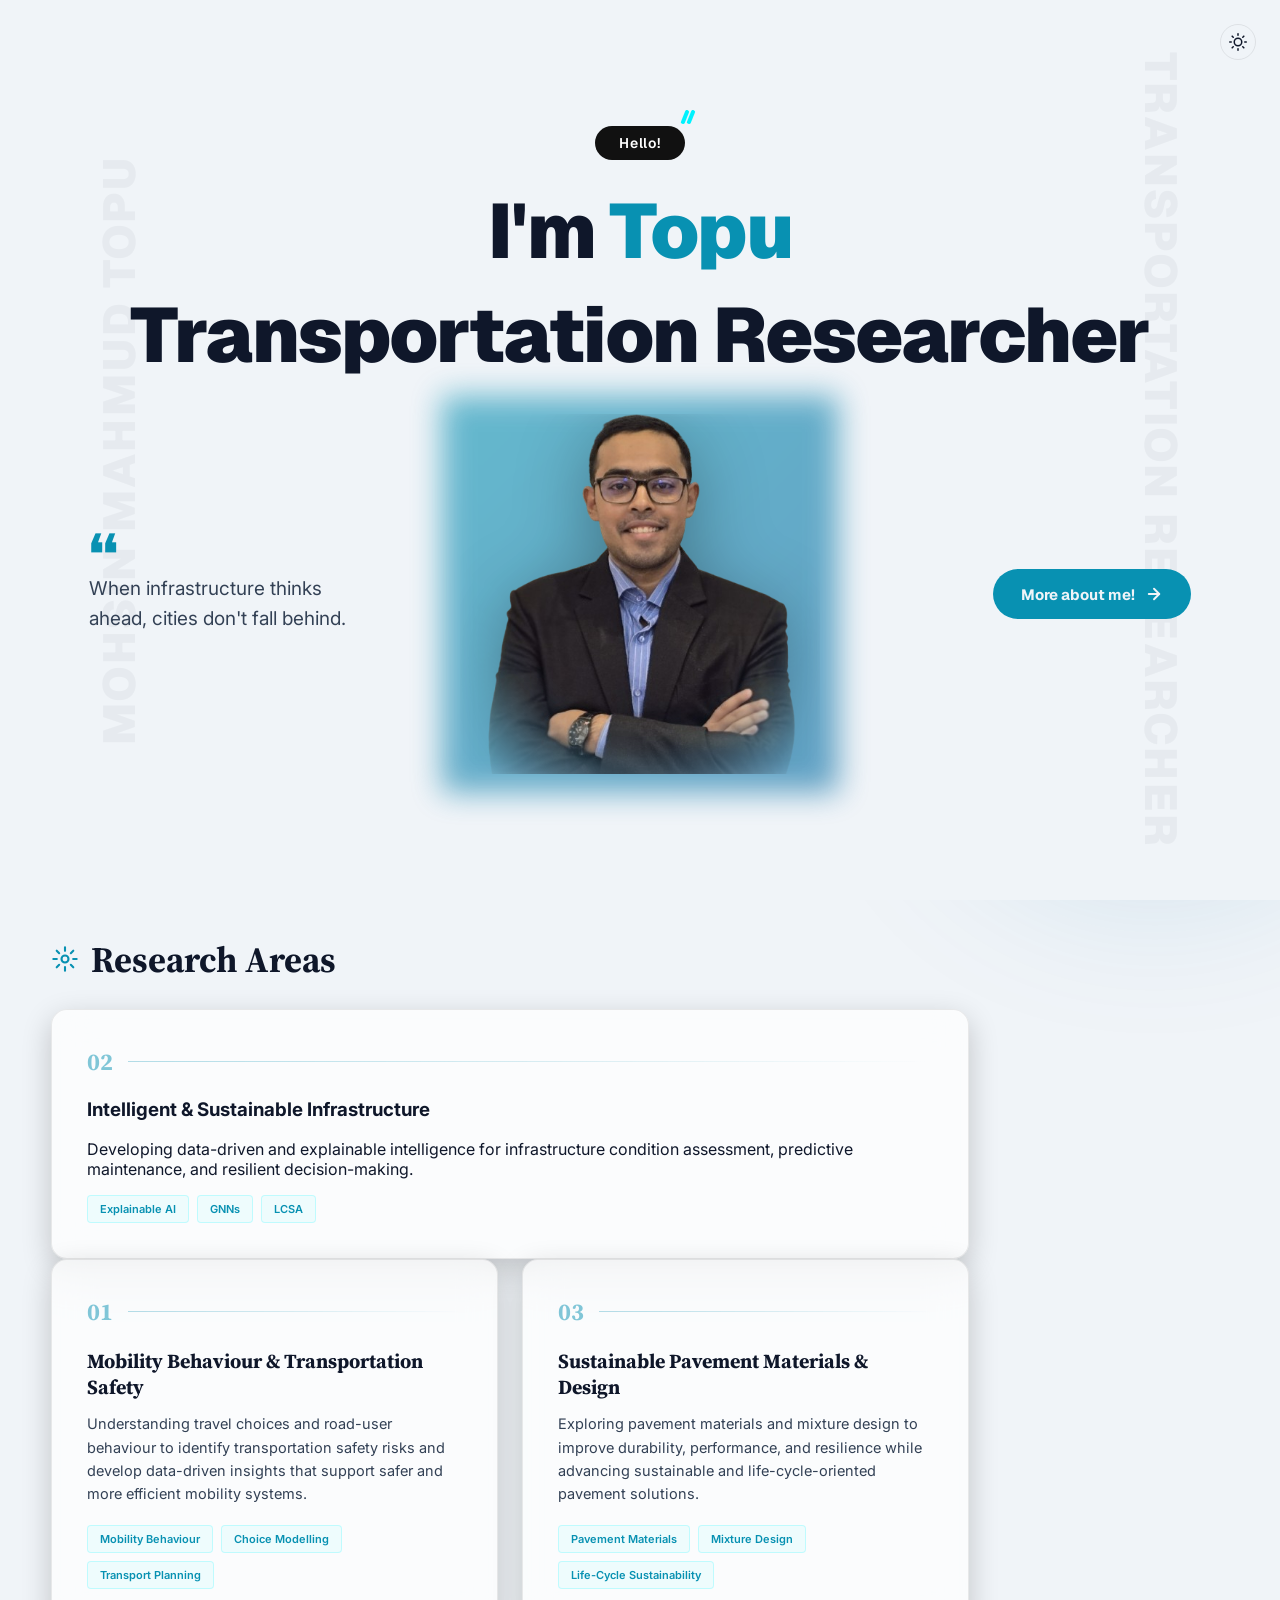
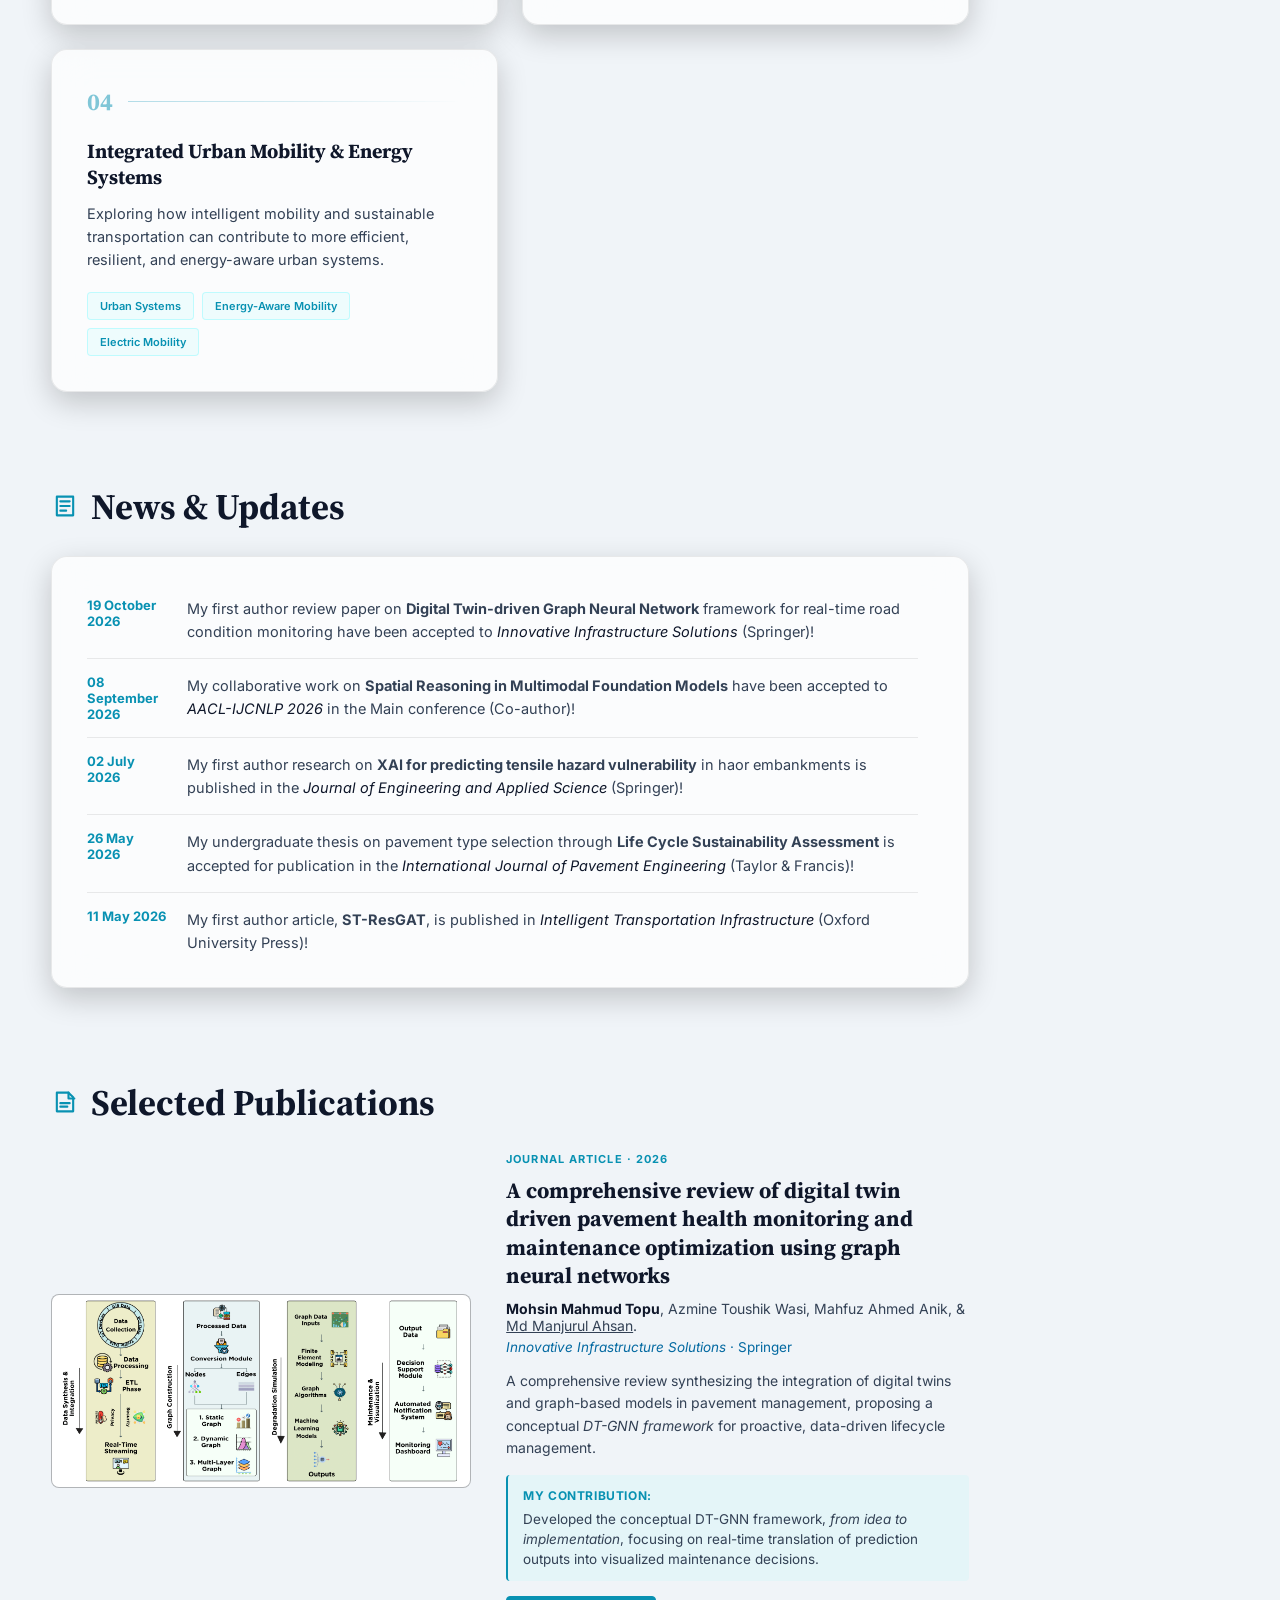
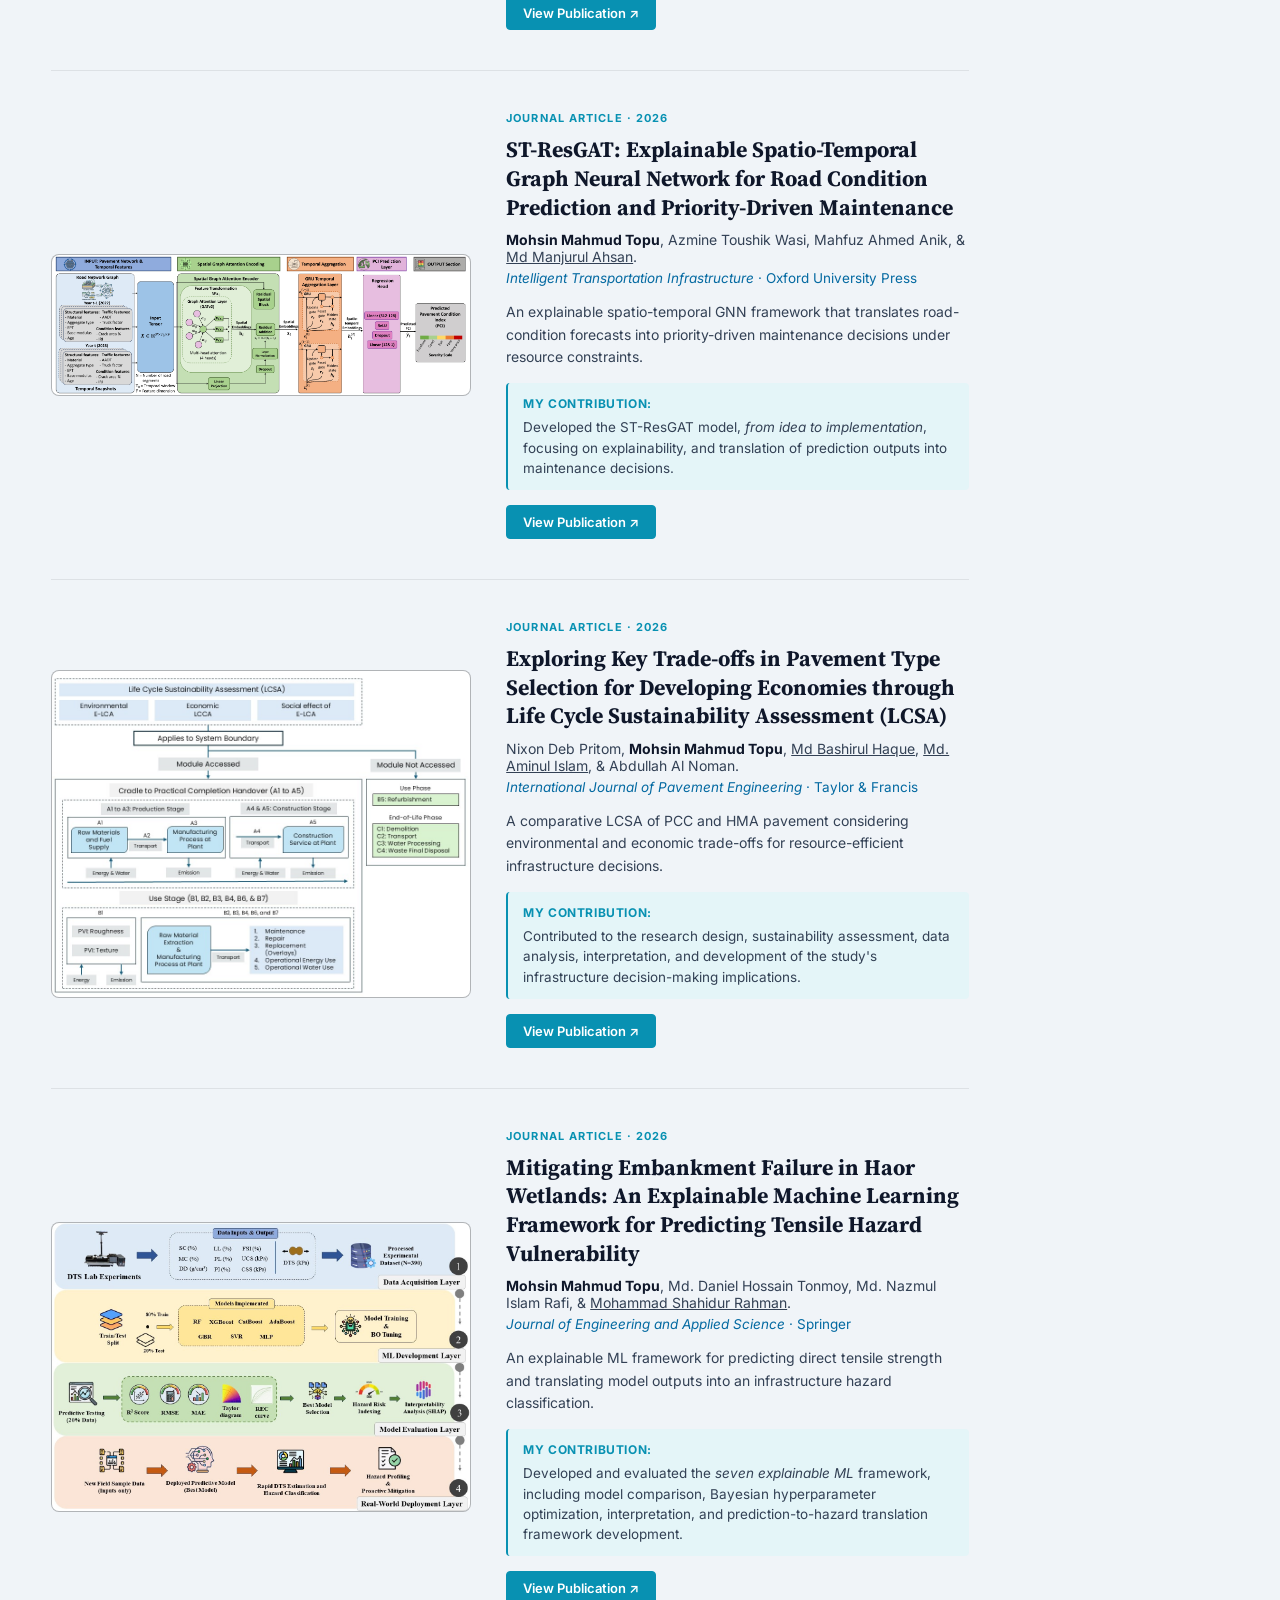
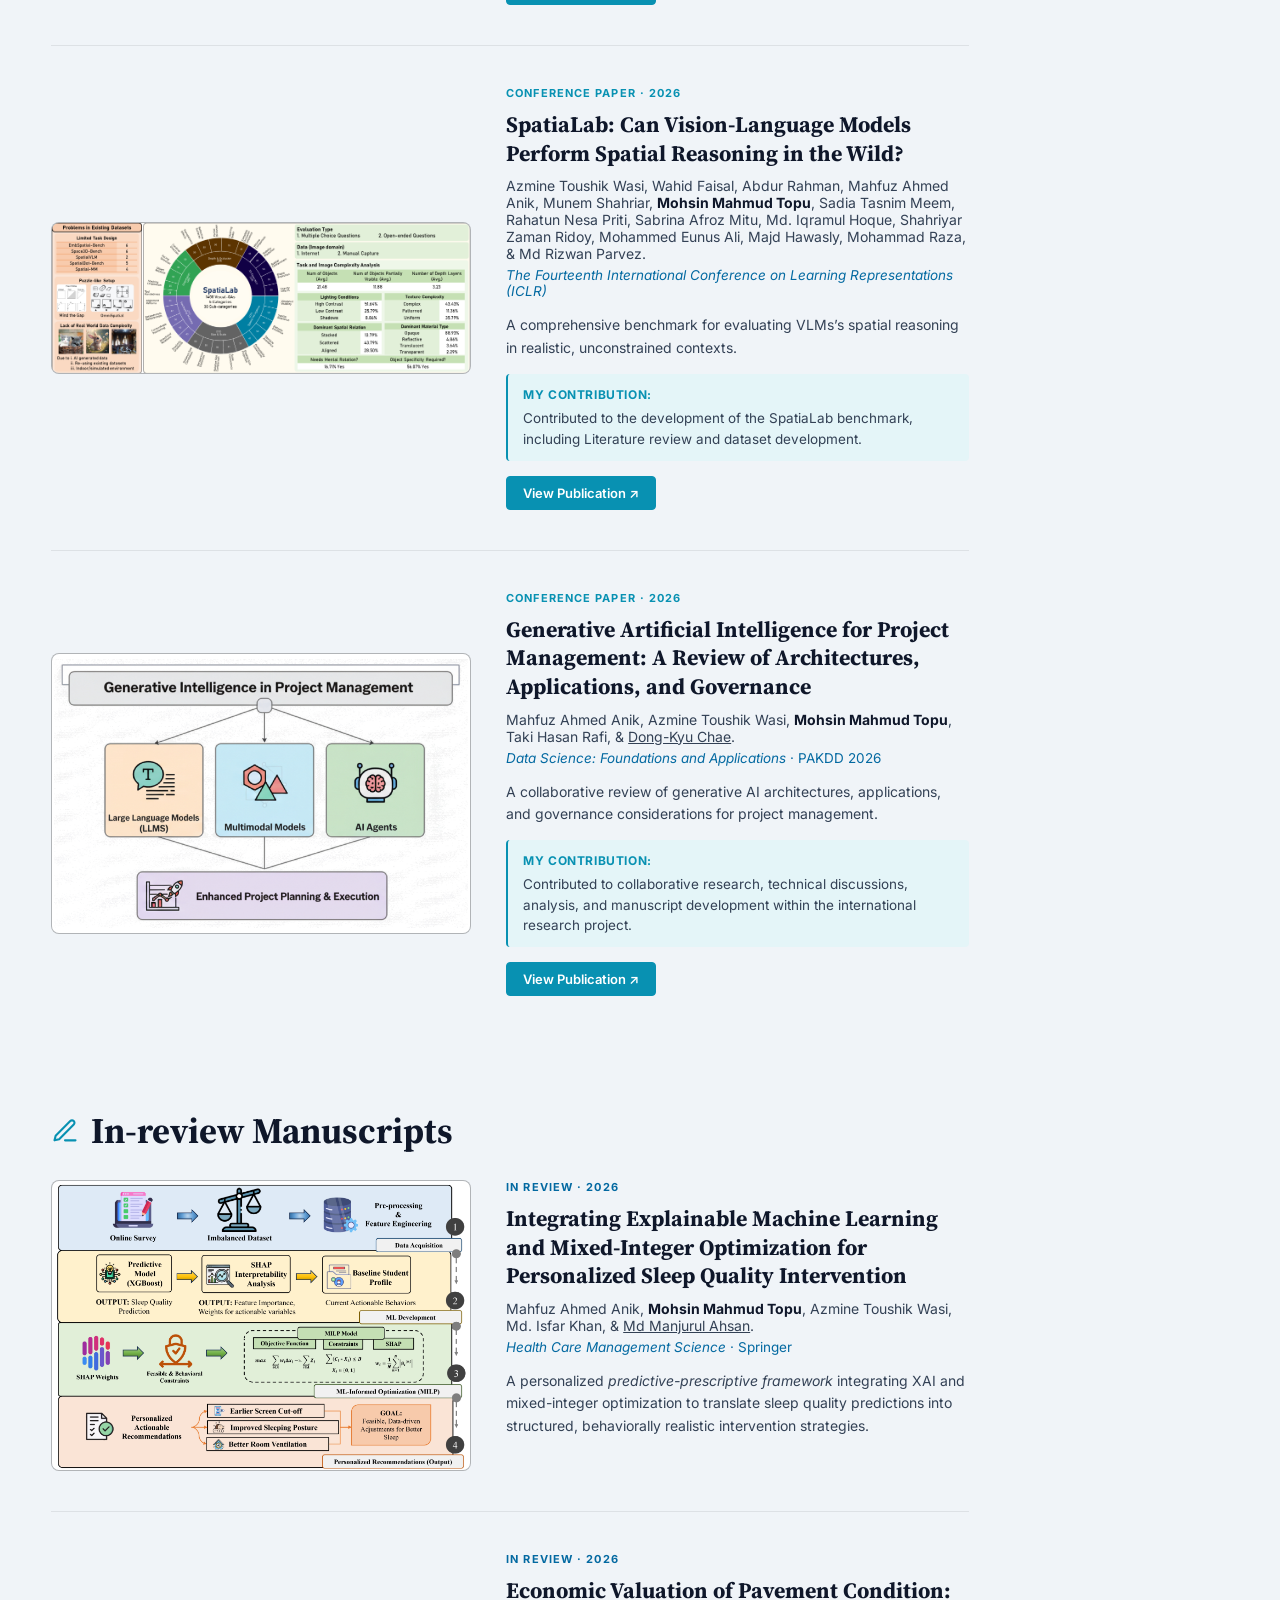
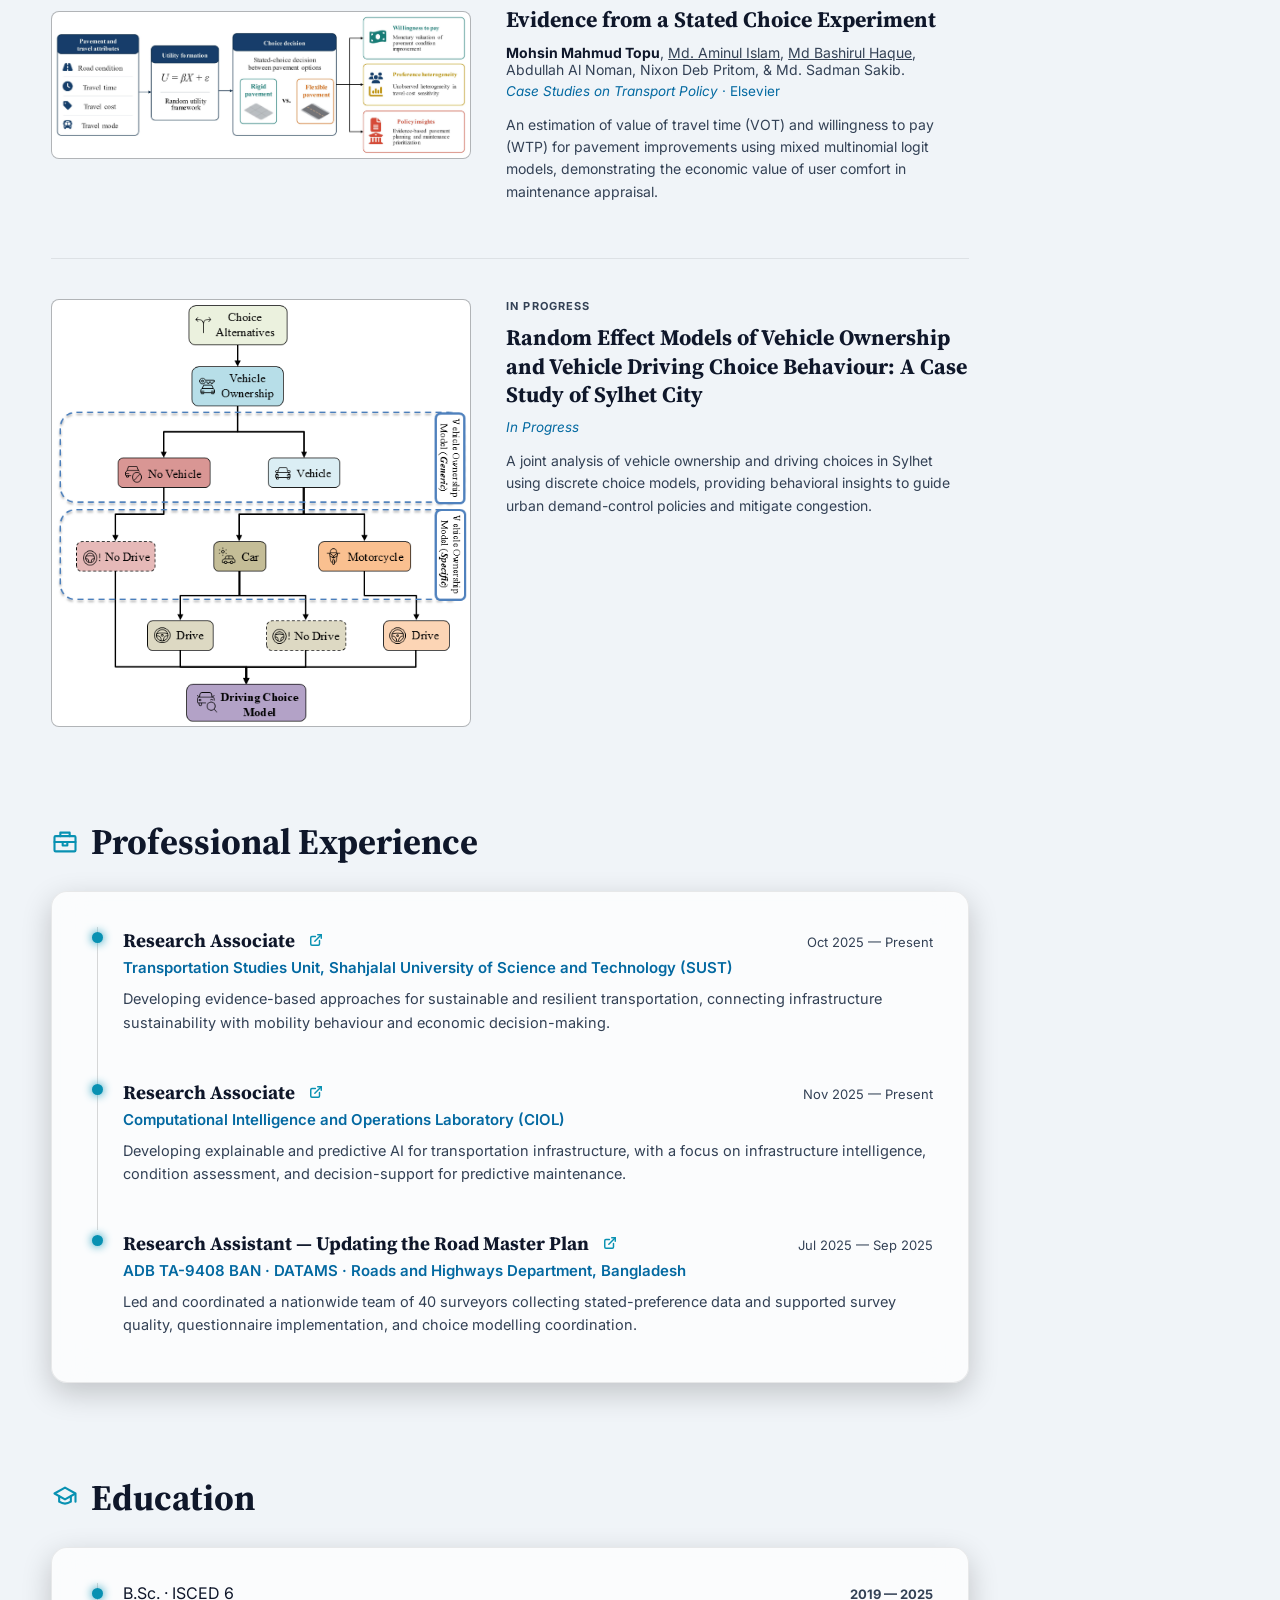
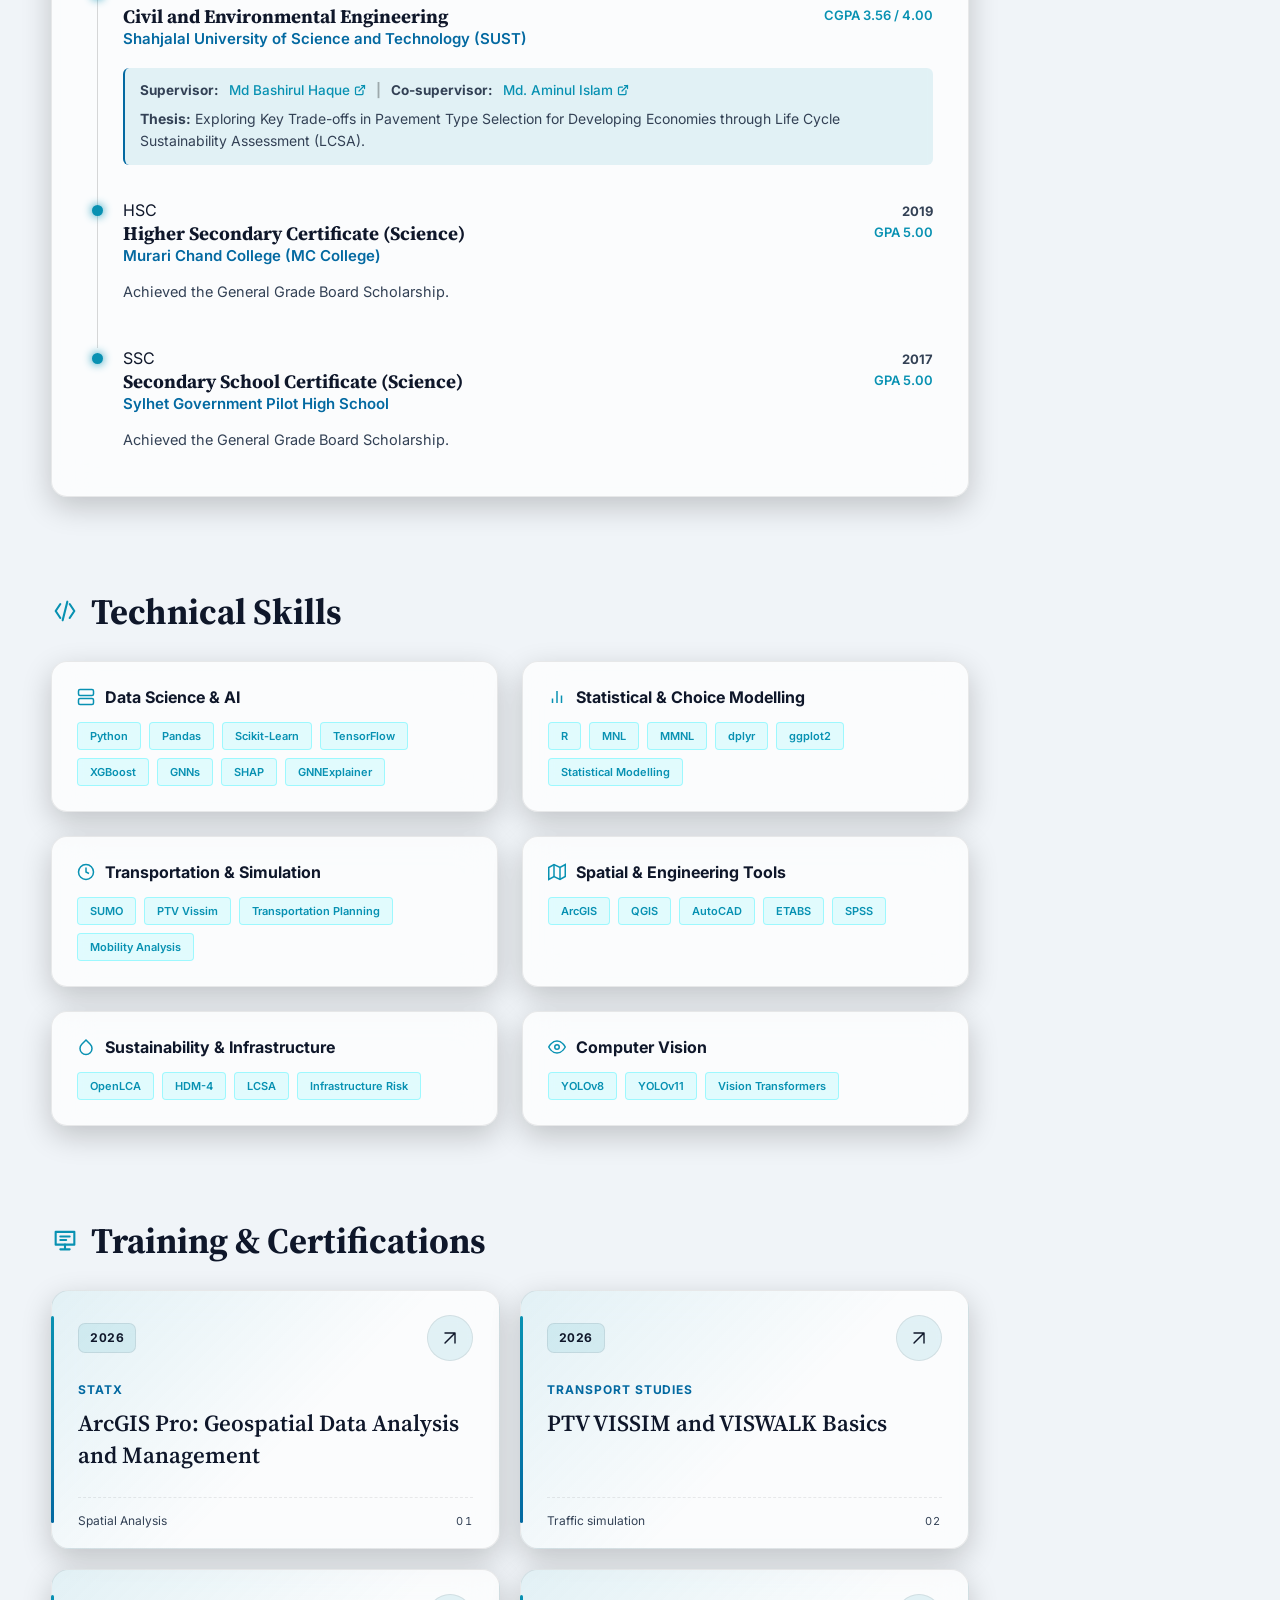
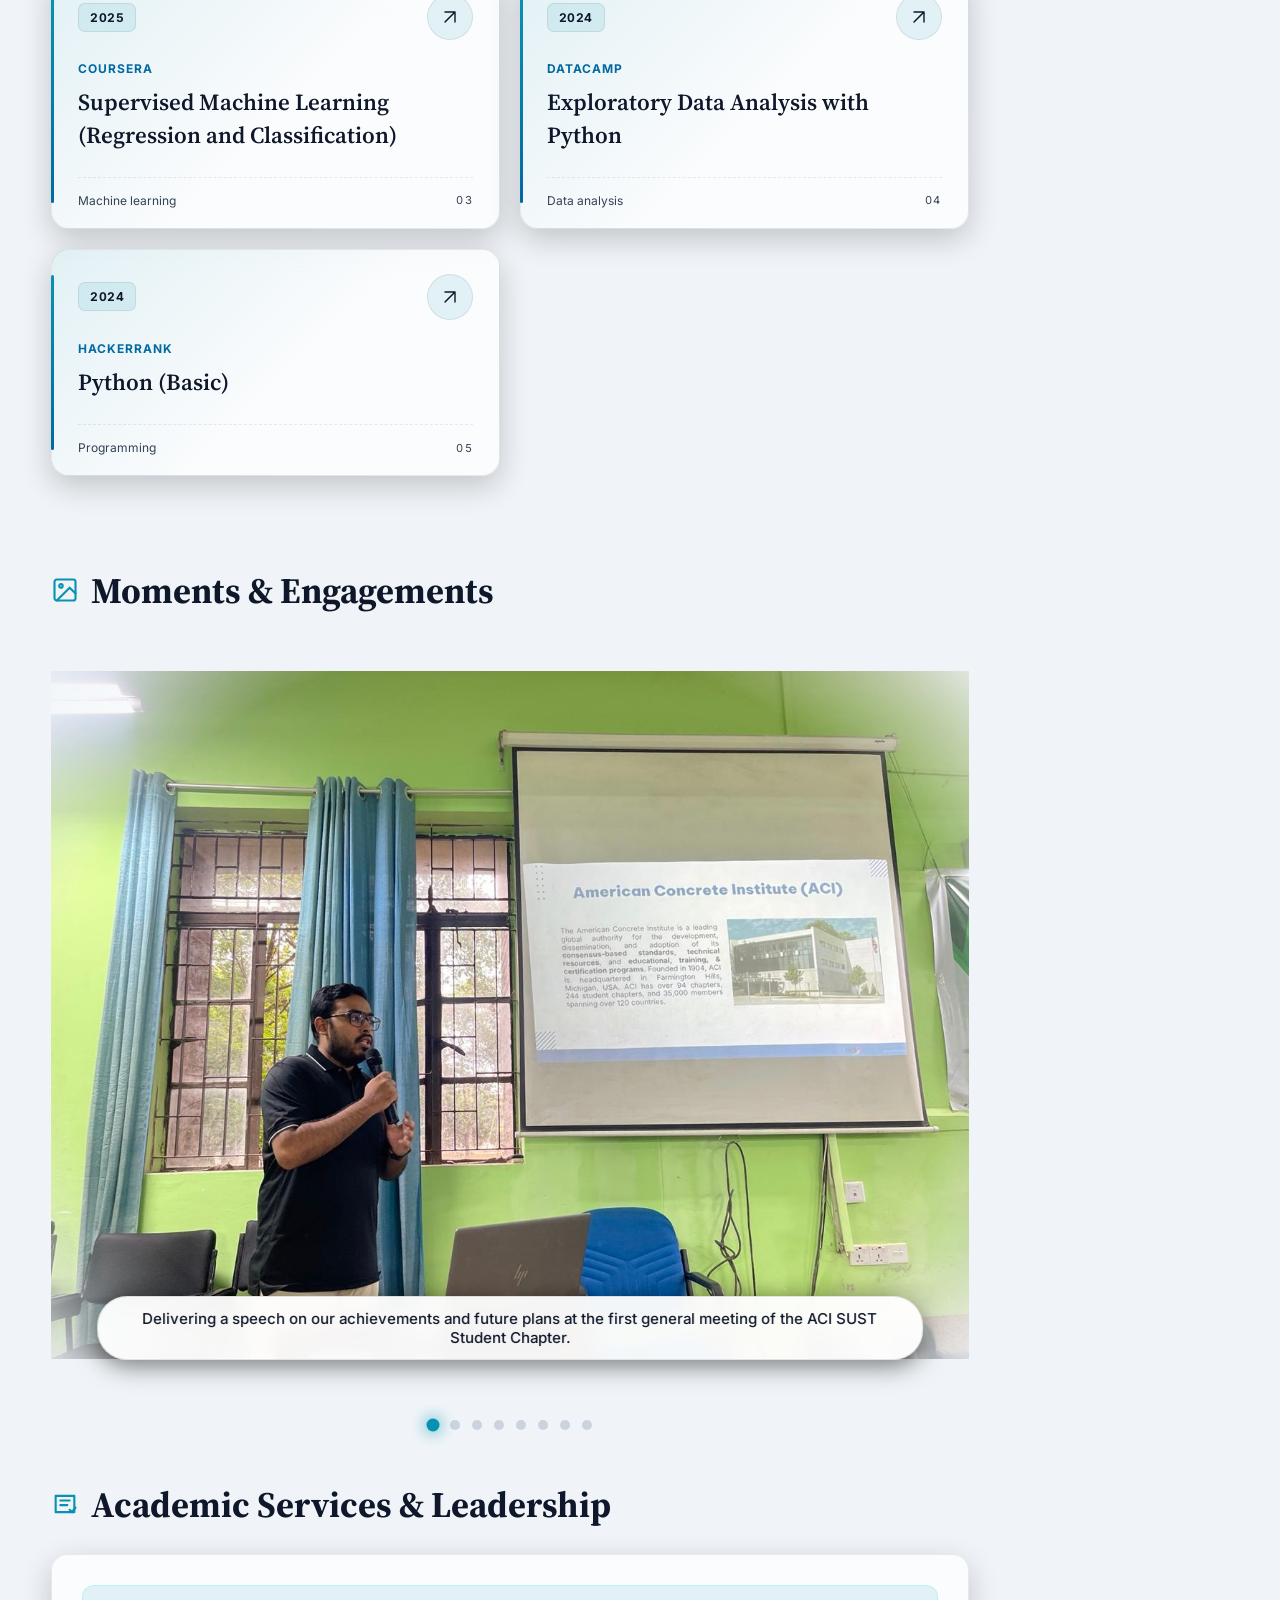
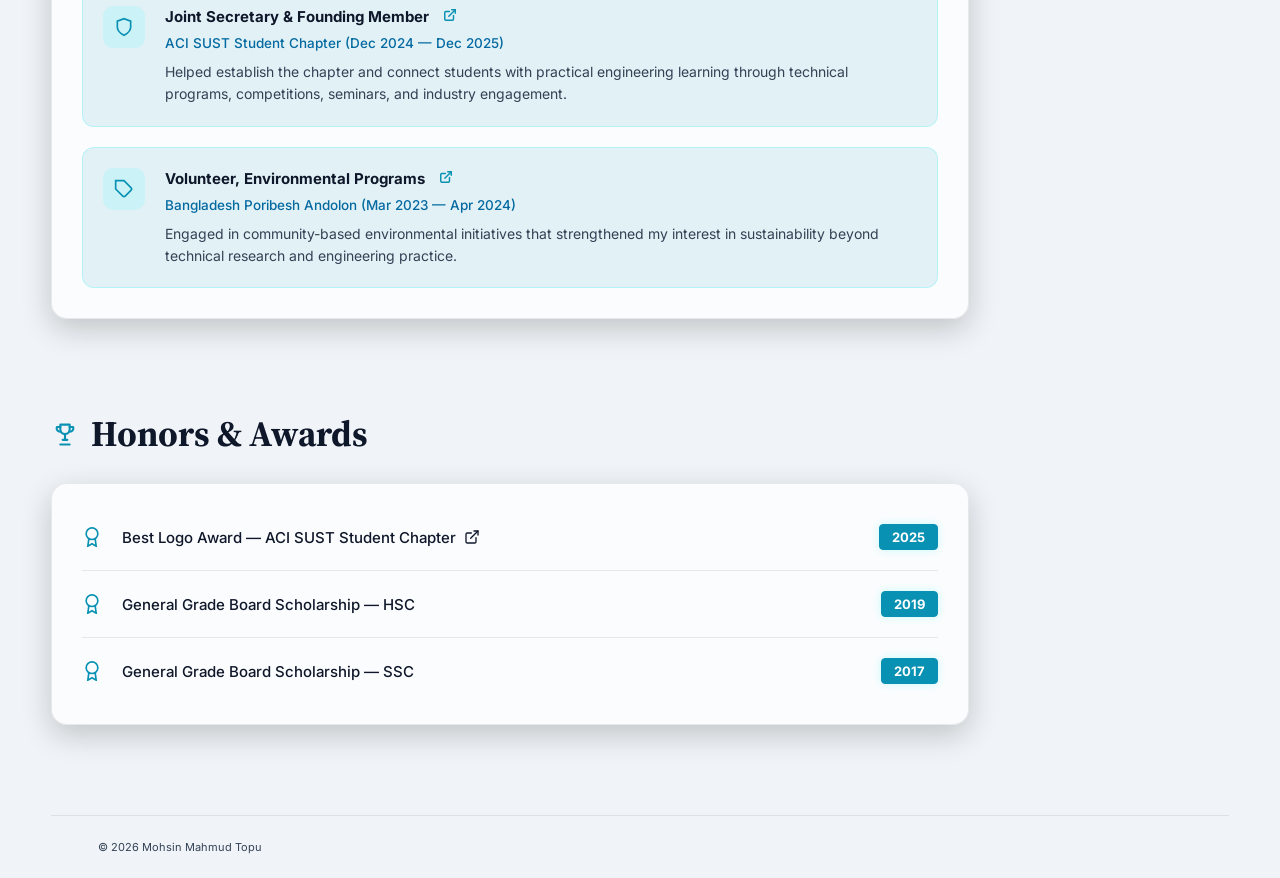
==== commit eee5c0b0: "Update index.html" ====
--- a/index.html
+++ b/index.html
@@ -8,7 +8,7 @@
 
   <meta
     name="description"
-    content="Academic portfolio of Mohsin Mahmud Topu: research on pavement condition prediction, infrastructure resilience, machine learning, and sustainable transportation."
+    content="Academic portfolio of Mohsin Mahmud Topu: research on infrastructure resilience, machine learning, and sustainable transportation."
   >
 
   <meta
@@ -32,7 +32,7 @@
       "@type": "Person",
       "name": "Mohsin Mahmud Topu",
       "url": "https://mohsin-mahmud.github.io/",
-      "description": "Transportation researcher working on pavement condition prediction, infrastructure resilience, and machine learning for sustainable transportation.",
+      "description": "Transportation researcher working on pavement condition prediction, infrastructure resilience, and machine learning for safe and sustainable transportation.",
       "sameAs": [
         "https://github.com/mohsin-mahmud",
         "https://www.linkedin.com/in/mohsin-mahmud-topu1/",
@@ -157,7 +157,7 @@
       </div>
     </header>
 
-    <!-- Portfolio Layout: Left (Main Content) | Right (Sticky Nav) -->
+    <!-- Portfolio Layout -->
     <main class="portfolio-layout layout">
       
       <article class="portfolio-main content">
@@ -177,19 +177,19 @@
               <h1 class="hero-name">Mohsin Mahmud <span class="text-cyan">Topu</span></h1>
               
               <div class="hero-bio-content">
-  <p>I am an aspiring transportation researcher and a recent graduate of Civil and Environmental Engineering from Shahjalal University of Science and Technology.</p>
-
-  <p>My research interests center on intelligent and sustainable transportation, with a focus on understanding, strengthening, and managing transportation infrastructure and mobility systems. Building on my current work in data-driven transportation research, I am particularly interested in developing a broader understanding of how intelligent methods, sustainable engineering, and pavement design can work together to support resilient and efficient transportation systems. To pursue this direction, I am developing myself along three interconnected areas:</p>
+  <p>I am an aspiring transportation researcher and a recent graduate of Civil &amp; Environmental Engineering (CEE) from Shahjalal University of Science and Technology (SUST).</p>
+
+  <p>My research interests center on intelligent and sustainable transportation, with a focus on understanding, strengthening, and managing transportation infrastructure and mobility systems. Building on my current work in data-driven transportation research, I am particularly interested in exploring how intelligent methods, sustainable engineering, and pavement design can work together to support safer, more resilient, and efficient transportation systems. To pursue this direction, I am developing myself along three interconnected areas:</p>
 
   <div class="hero-list">
     <div><strong>[1] Intelligent &amp; Sustainable Infrastructure</strong>, to design data-driven models and explainable intelligence for infrastructure condition assessment, predictive maintenance, and uncertainty-aware decision-making.</div>
 
-    <div><strong>[2] Mobility Behaviour &amp; Urban Transport Planning</strong>, to develop data-driven understanding of travel choices and their implications for urban mobility, transportation demand, and energy-efficient systems.</div>
-
-    <div><strong>[3] Sustainable Pavement Materials &amp; Design</strong>, to develop knowledge in pavement materials and design, with particular interest in material selection, mixture design, durability, and sustainable alternatives for improving pavement performance, resilience, and life-cycle sustainability.</div>
-  </div>
-
-  <p class="highlight-text"><strong>My overarching aim is to contribute to transportation systems where intelligent decision-making, sustainable pavement engineering, and mobility analysis work together to strengthen infrastructure and support resilient, resource-efficient mobility for future cities and communities.</strong></p>
+    <div><strong>[2] Mobility Behaviour &amp; Transportation Safety</strong>, to develop data-driven insights into travel choices, road-user behaviour, and transportation safety risks, supporting safer and more efficient mobility systems.</div>
+
+    <div><strong>[3] Sustainable Pavement Materials &amp; Design</strong>, to build knowledge in pavement materials and design, with particular interest in sustainable alternatives for improving pavement performance, and resilience under flood-prone hazardous climate.</div>
+  </div>
+
+  <p class="highlight-text"><strong>My overarching aim is to advance safer, more resilient, and resource-efficient transportation through intelligent decision-making, sustainable pavement engineering, and mobility analysis.</strong></p>
 
   <p>Feel free to email me (<em>mohsinmahmudtopu at gmail dot com</em>) if you're interested in collaboration or discussing research!</p>
 </div>
@@ -216,13 +216,6 @@
     <h2>Research Areas</h2>
   </div>
   
-  <div class="research-grid">
-    <div class="glass-card hover-lift research-card">
-      <div class="r-top"><span class="r-num">01</span><div class="r-line"></div></div>
-      <h3>Mobility Behaviour & Urban Transport Planning</h3>
-      <p>Understanding travel choices and translating mobility behaviour into actionable insights for transportation demand and urban mobility planning.</p>
-      <div class="tech-tags mt-auto tag-row"><span>Mobility Behaviour</span><span>Choice Modelling</span><span>Transport Planning</span></div>
-    </div>
 
     <div class="glass-card hover-lift research-card">
       <div class="r-top"><span class="r-num">02</span><div class="r-line"></div></div>
@@ -231,6 +224,15 @@
       <div class="tech-tags mt-auto tag-row"><span>Explainable AI</span><span>GNNs</span><span>LCSA</span></div>
     </div>
 
+
+    <div class="research-grid">
+    <div class="glass-card hover-lift research-card">
+      <div class="r-top"><span class="r-num">01</span><div class="r-line"></div></div>
+      <h3>Mobility Behaviour & Transportation Safety</h3>
+      <p>Understanding travel choices and road-user behaviour to identify transportation safety risks and develop data-driven insights that support safer and more efficient mobility systems.</p>
+      <div class="tech-tags mt-auto tag-row"><span>Mobility Behaviour</span><span>Choice Modelling</span><span>Transport Planning</span></div>
+    </div>
+      
     <div class="glass-card hover-lift research-card">
   <div class="r-top"><span class="r-num">03</span><div class="r-line"></div></div>
   <h3>Sustainable Pavement Materials &amp; Design</h3>
@@ -926,7 +928,7 @@
       <div class="award-info">
         <h4>
           
-          <a href="https://drive.google.com/file/d/1woC86iPKsLzCXfgsgXRCPltmizAA9FVk/view?usp=sharing" target="_blank" rel="noopener noreferrer" style="display: flex; align-items: center; gap: 8px; text-decoration: none; color: inherit;">
+          <a href="https://drive.google.com/file/d/1IGXYusDxpArE6LjAEoeKDnhyYJh-c5Bs/view?usp=sharingg" target="_blank" rel="noopener noreferrer" style="display: flex; align-items: center; gap: 8px; text-decoration: none; color: inherit;">
             Best Logo Award — ACI SUST Student Chapter
             
             <svg viewBox="0 0 24 24" width="16" height="16" stroke="currentColor" stroke-width="2" fill="none" stroke-linecap="round" stroke-linejoin="round">
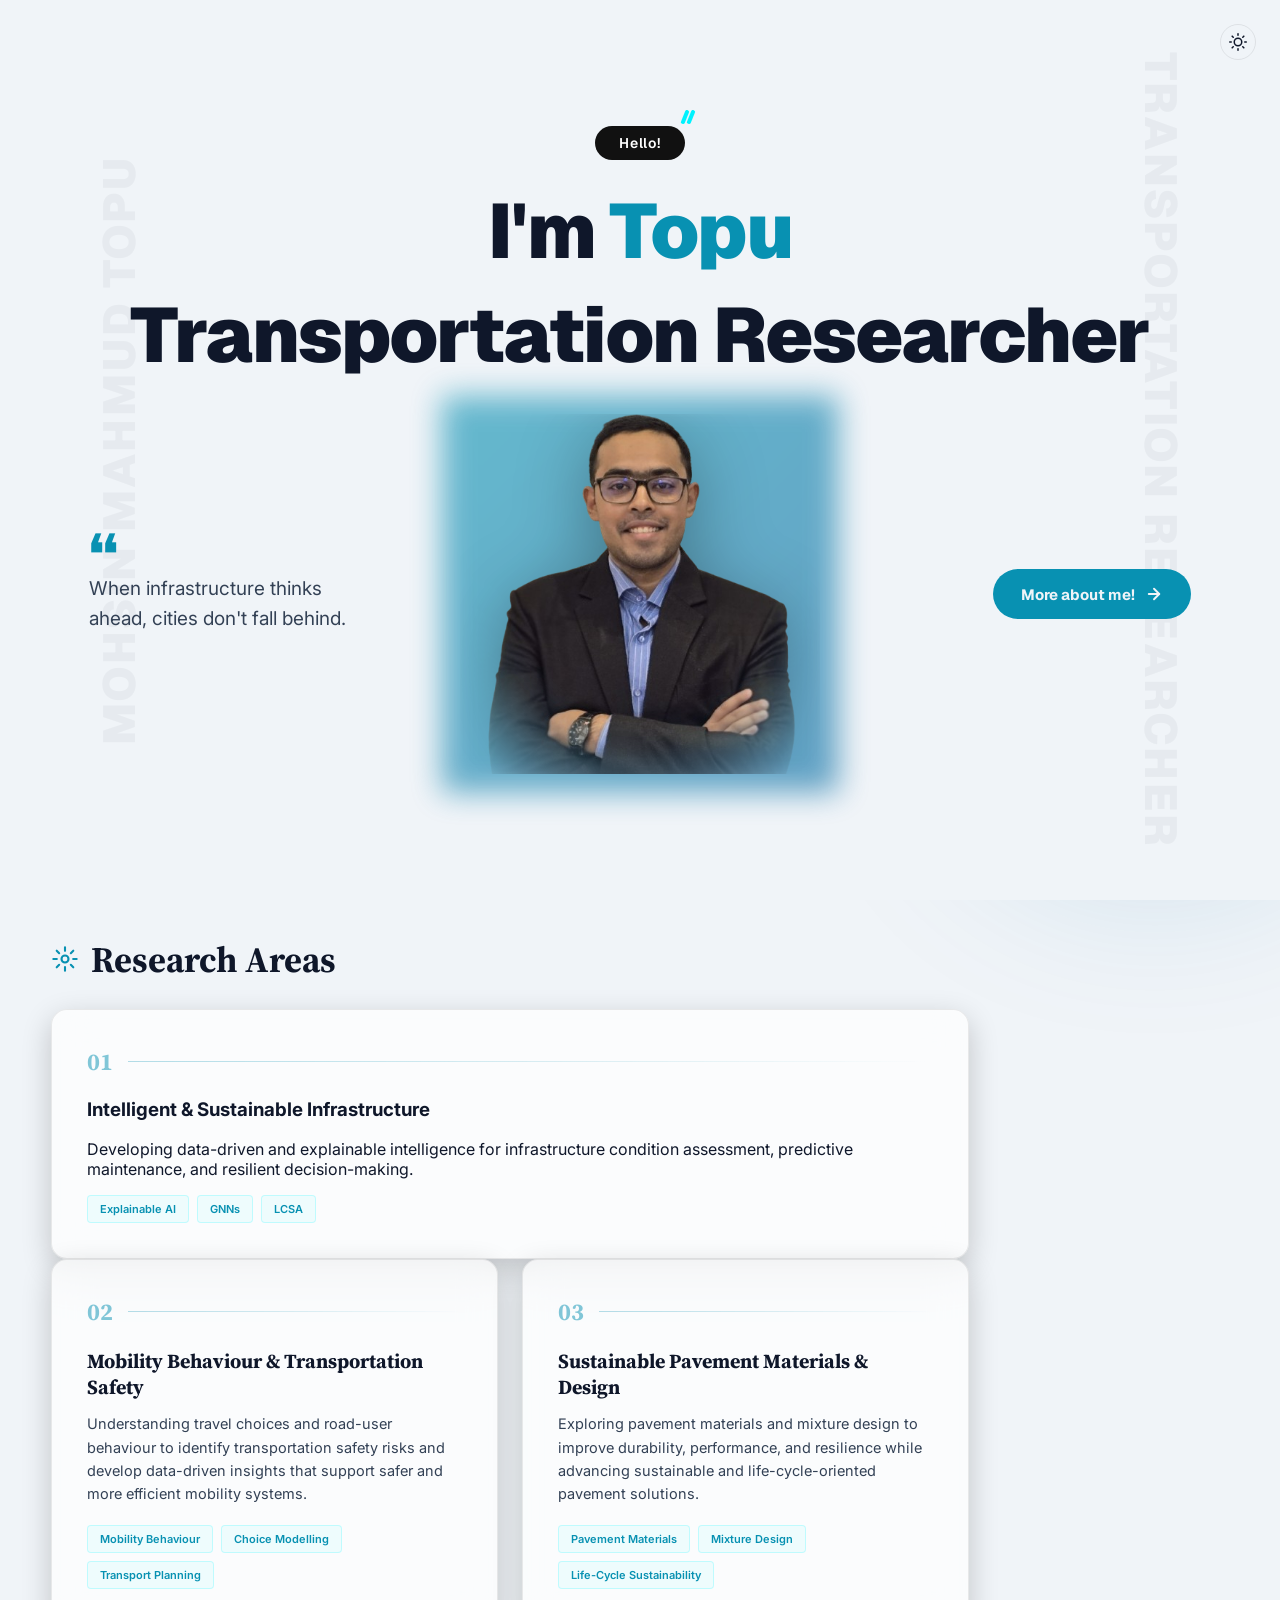
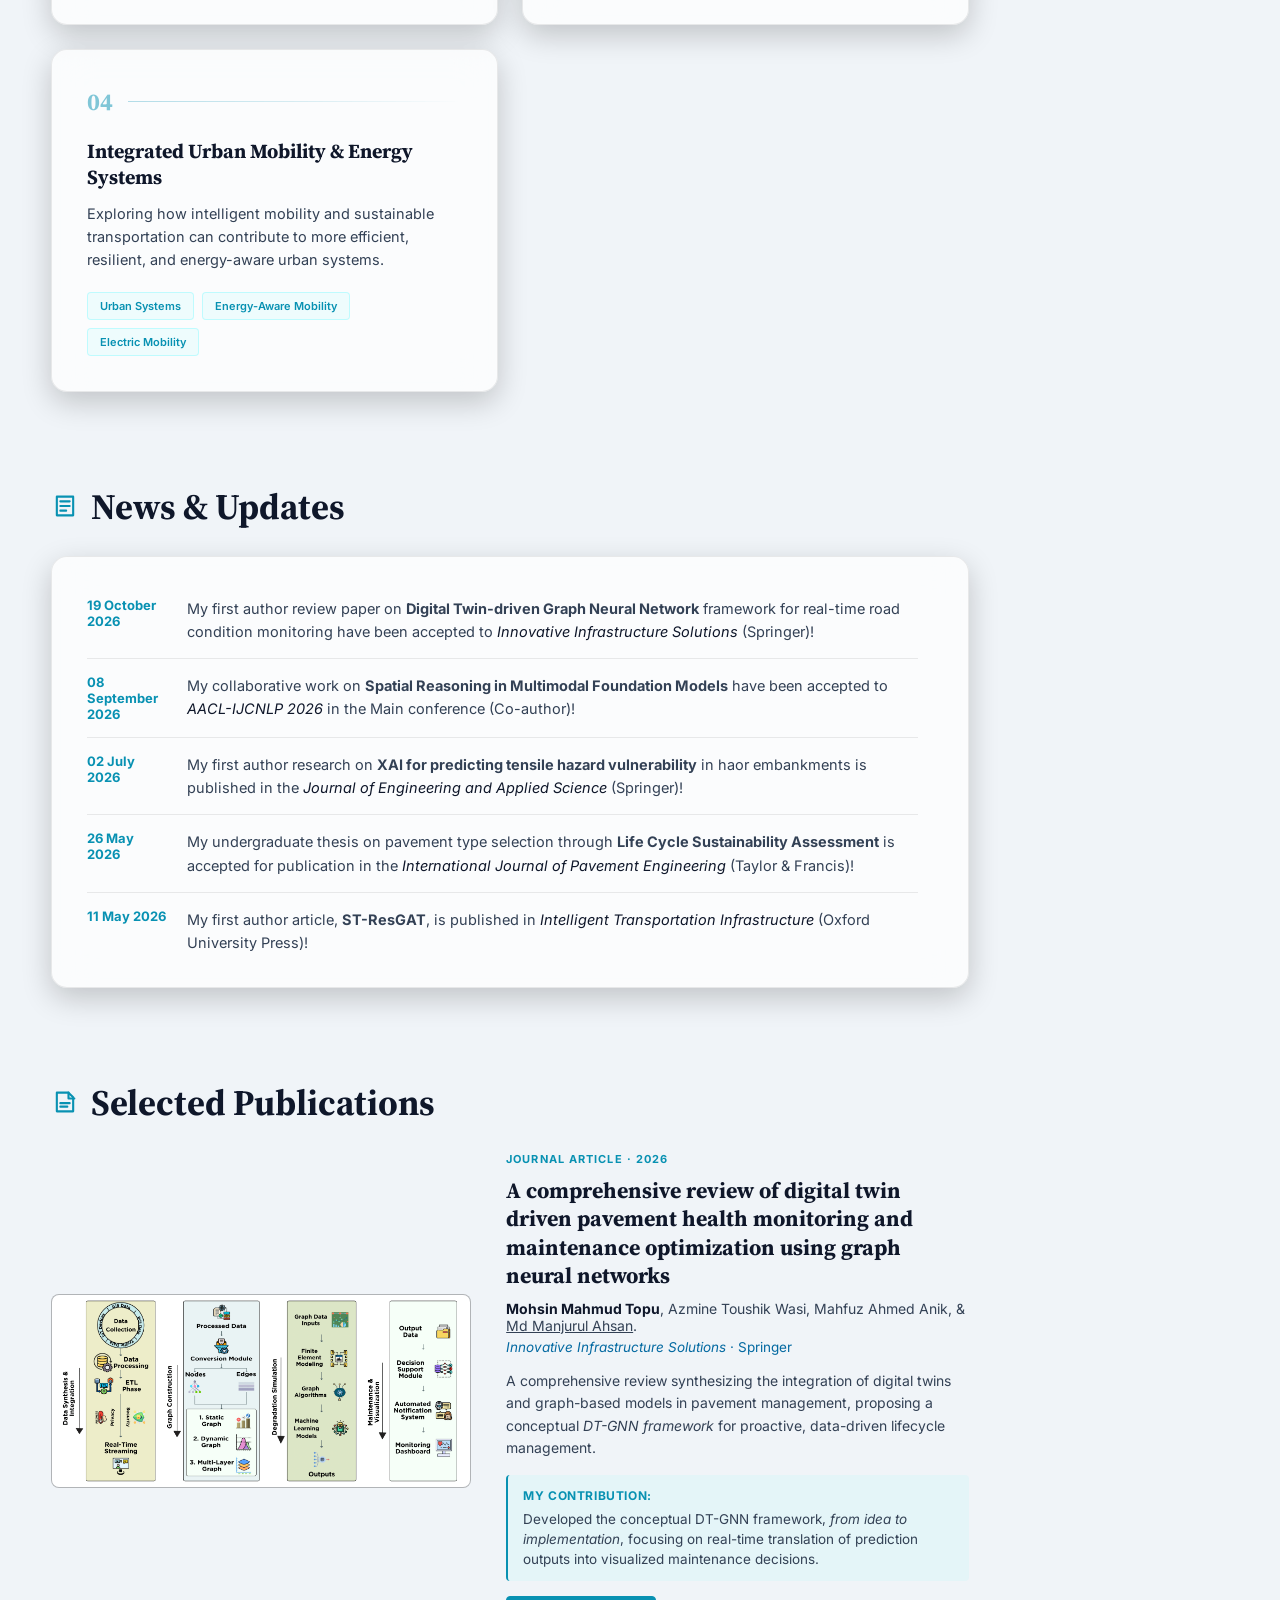
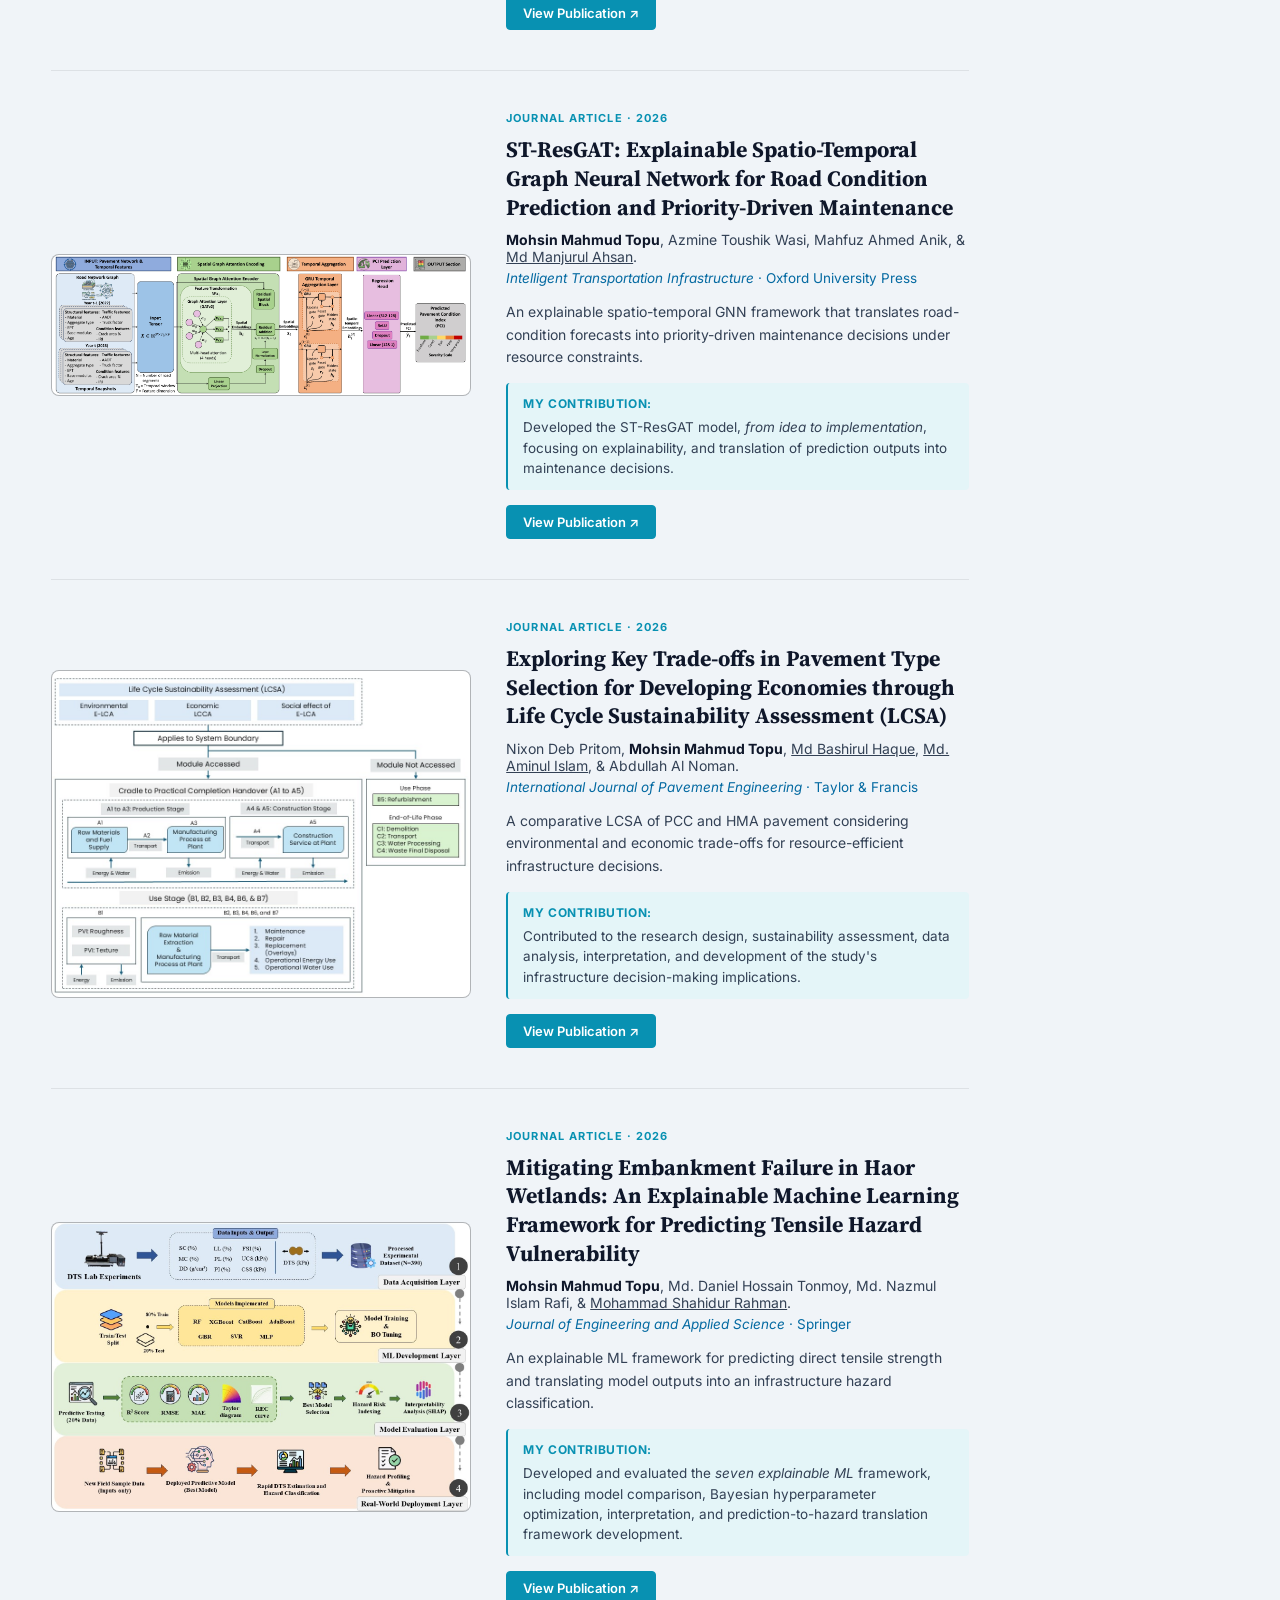
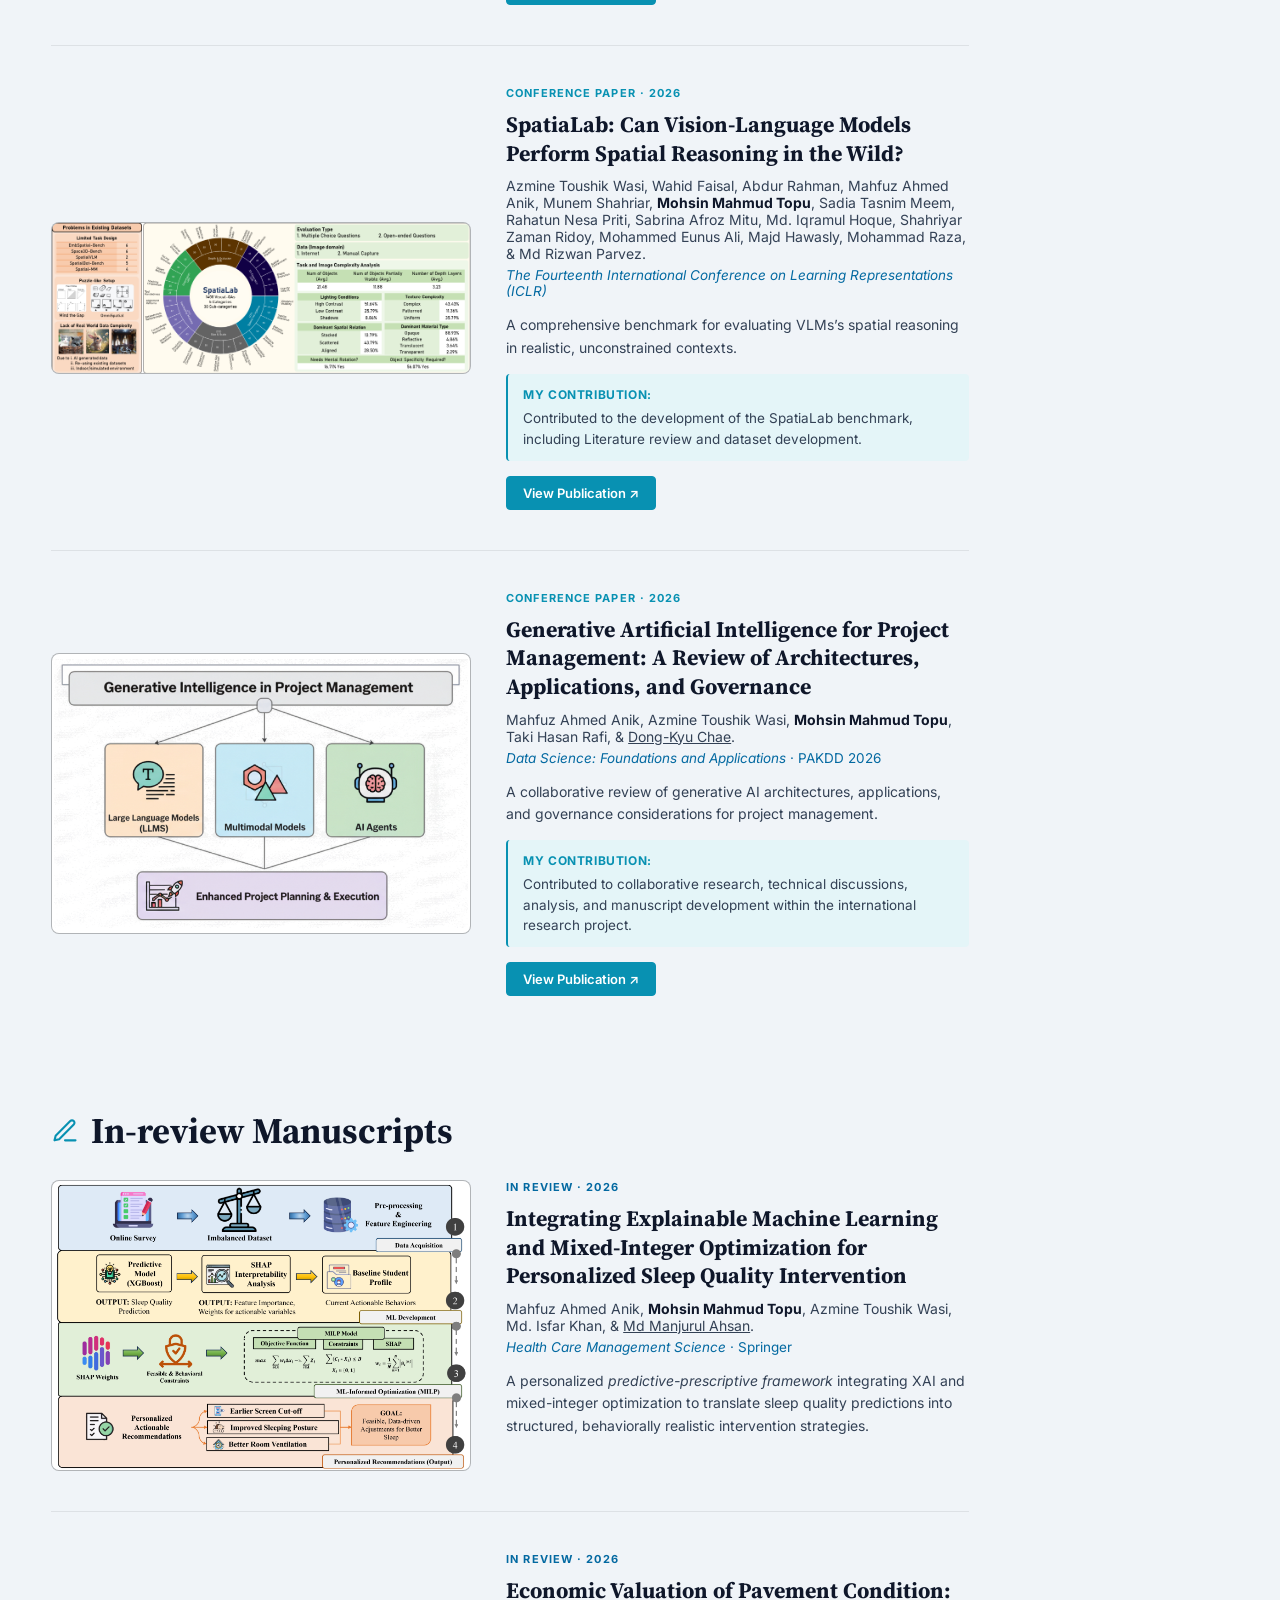
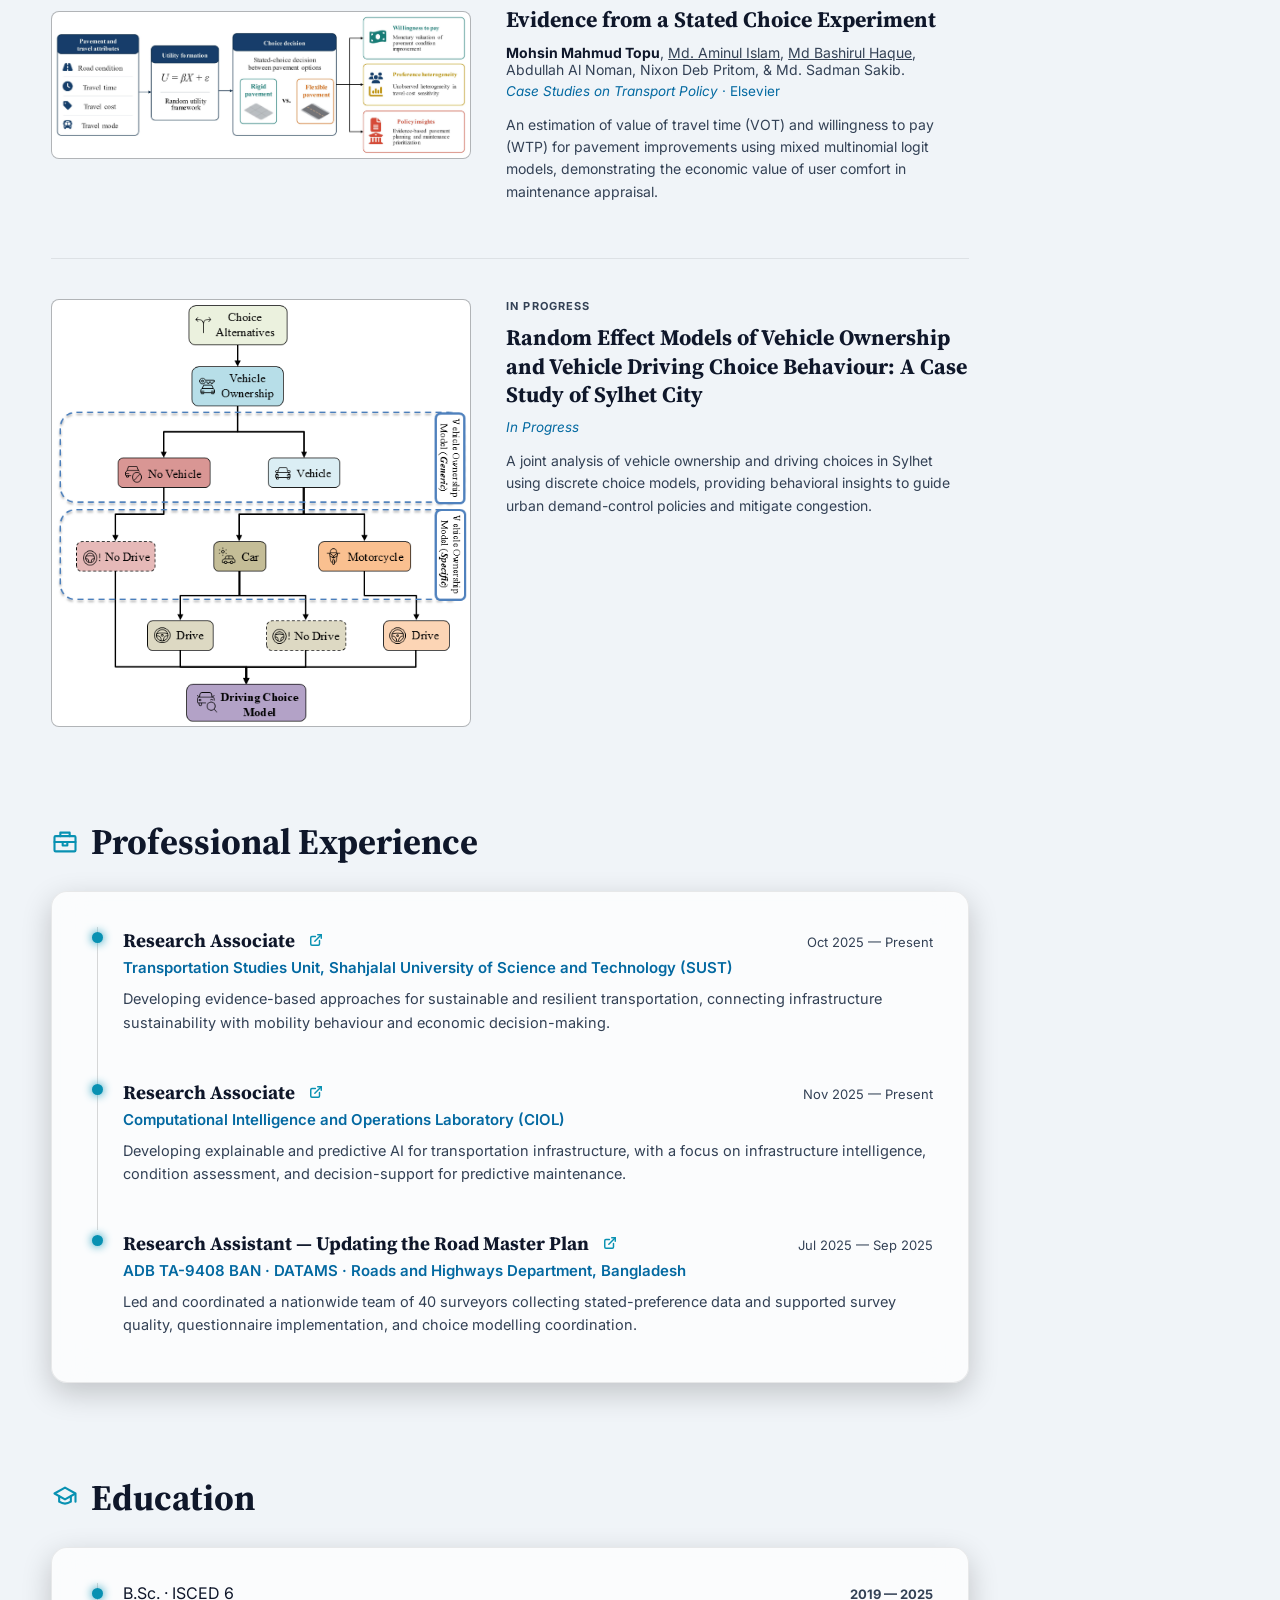
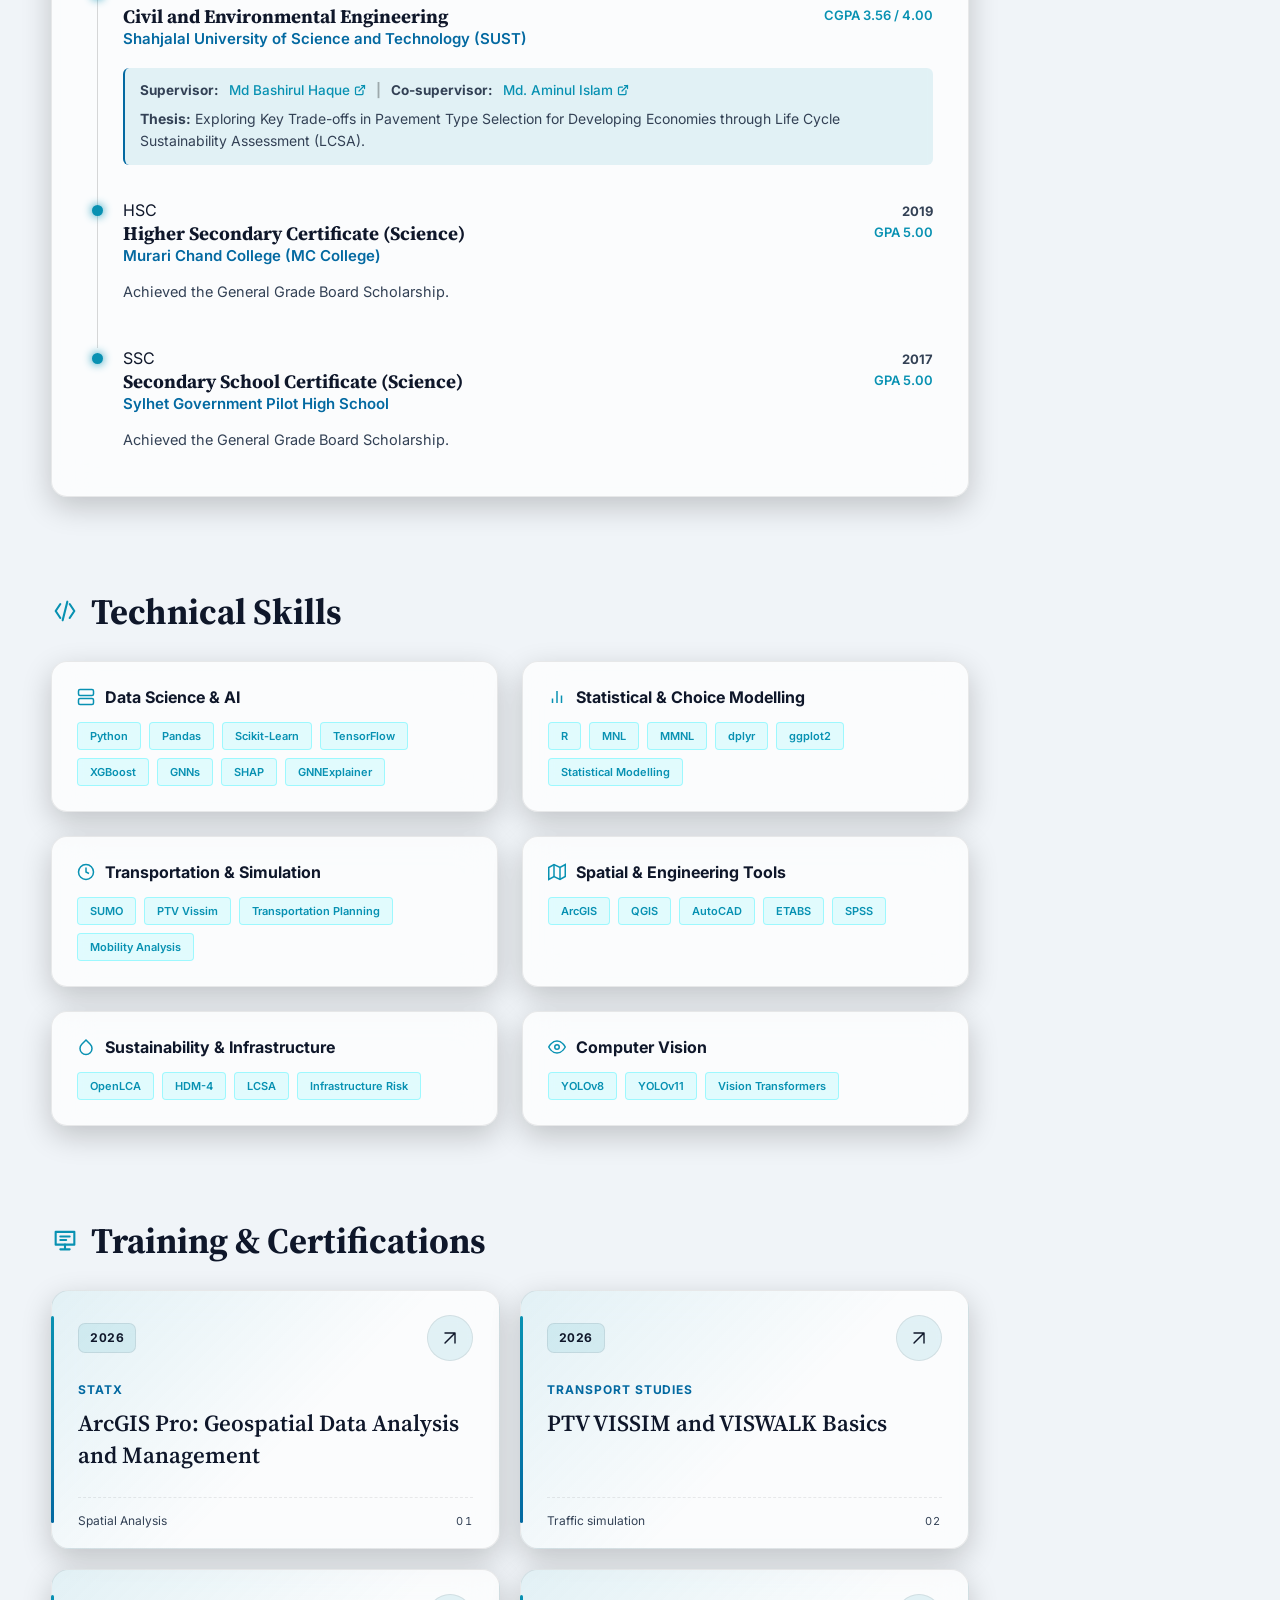
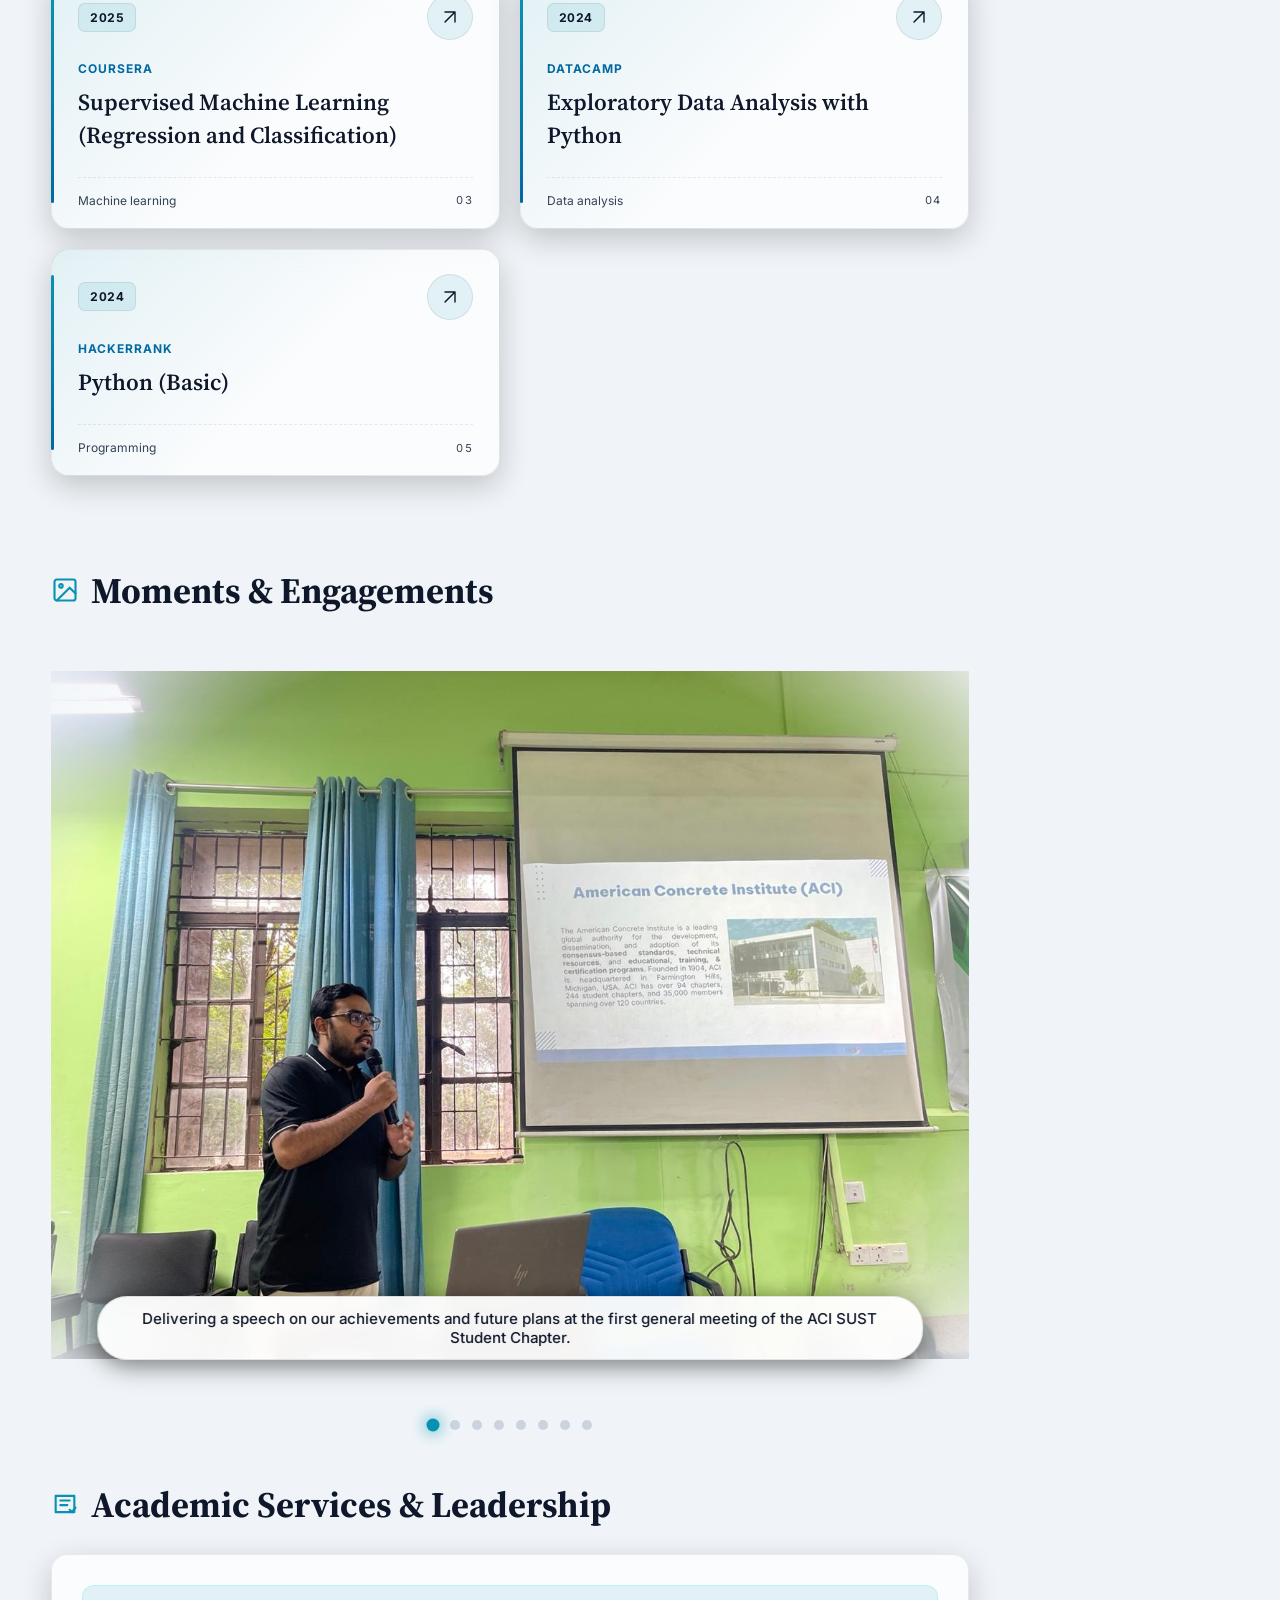
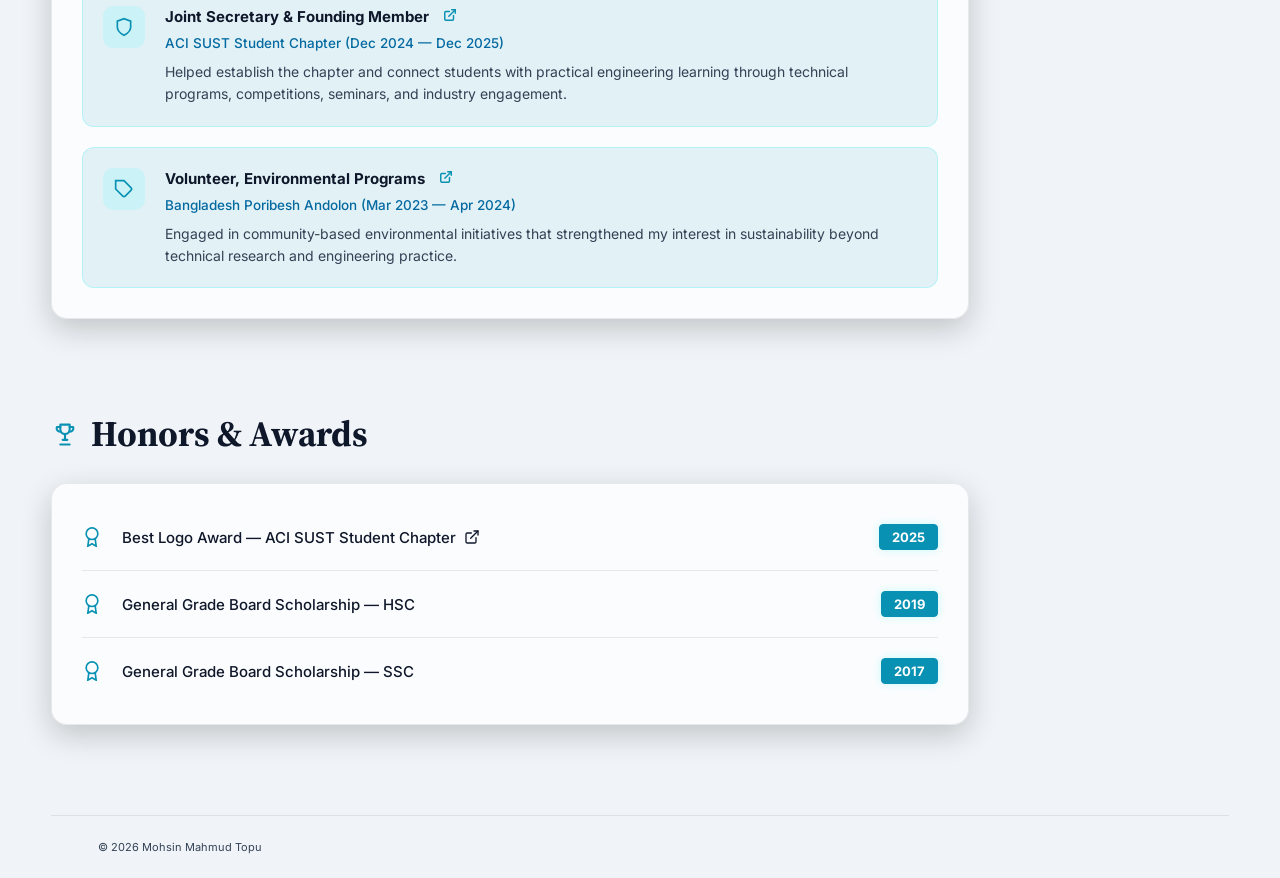
==== commit 9f31bc68: "Update index.html" ====
--- a/index.html
+++ b/index.html
@@ -218,7 +218,7 @@
   
 
     <div class="glass-card hover-lift research-card">
-      <div class="r-top"><span class="r-num">02</span><div class="r-line"></div></div>
+      <div class="r-top"><span class="r-num">01</span><div class="r-line"></div></div>
       <h3>Intelligent & Sustainable Infrastructure</h3>
       <p>Developing data-driven and explainable intelligence for infrastructure condition assessment, predictive maintenance, and resilient decision-making.</p>
       <div class="tech-tags mt-auto tag-row"><span>Explainable AI</span><span>GNNs</span><span>LCSA</span></div>
@@ -227,7 +227,7 @@
 
     <div class="research-grid">
     <div class="glass-card hover-lift research-card">
-      <div class="r-top"><span class="r-num">01</span><div class="r-line"></div></div>
+      <div class="r-top"><span class="r-num">02</span><div class="r-line"></div></div>
       <h3>Mobility Behaviour & Transportation Safety</h3>
       <p>Understanding travel choices and road-user behaviour to identify transportation safety risks and develop data-driven insights that support safer and more efficient mobility systems.</p>
       <div class="tech-tags mt-auto tag-row"><span>Mobility Behaviour</span><span>Choice Modelling</span><span>Transport Planning</span></div>
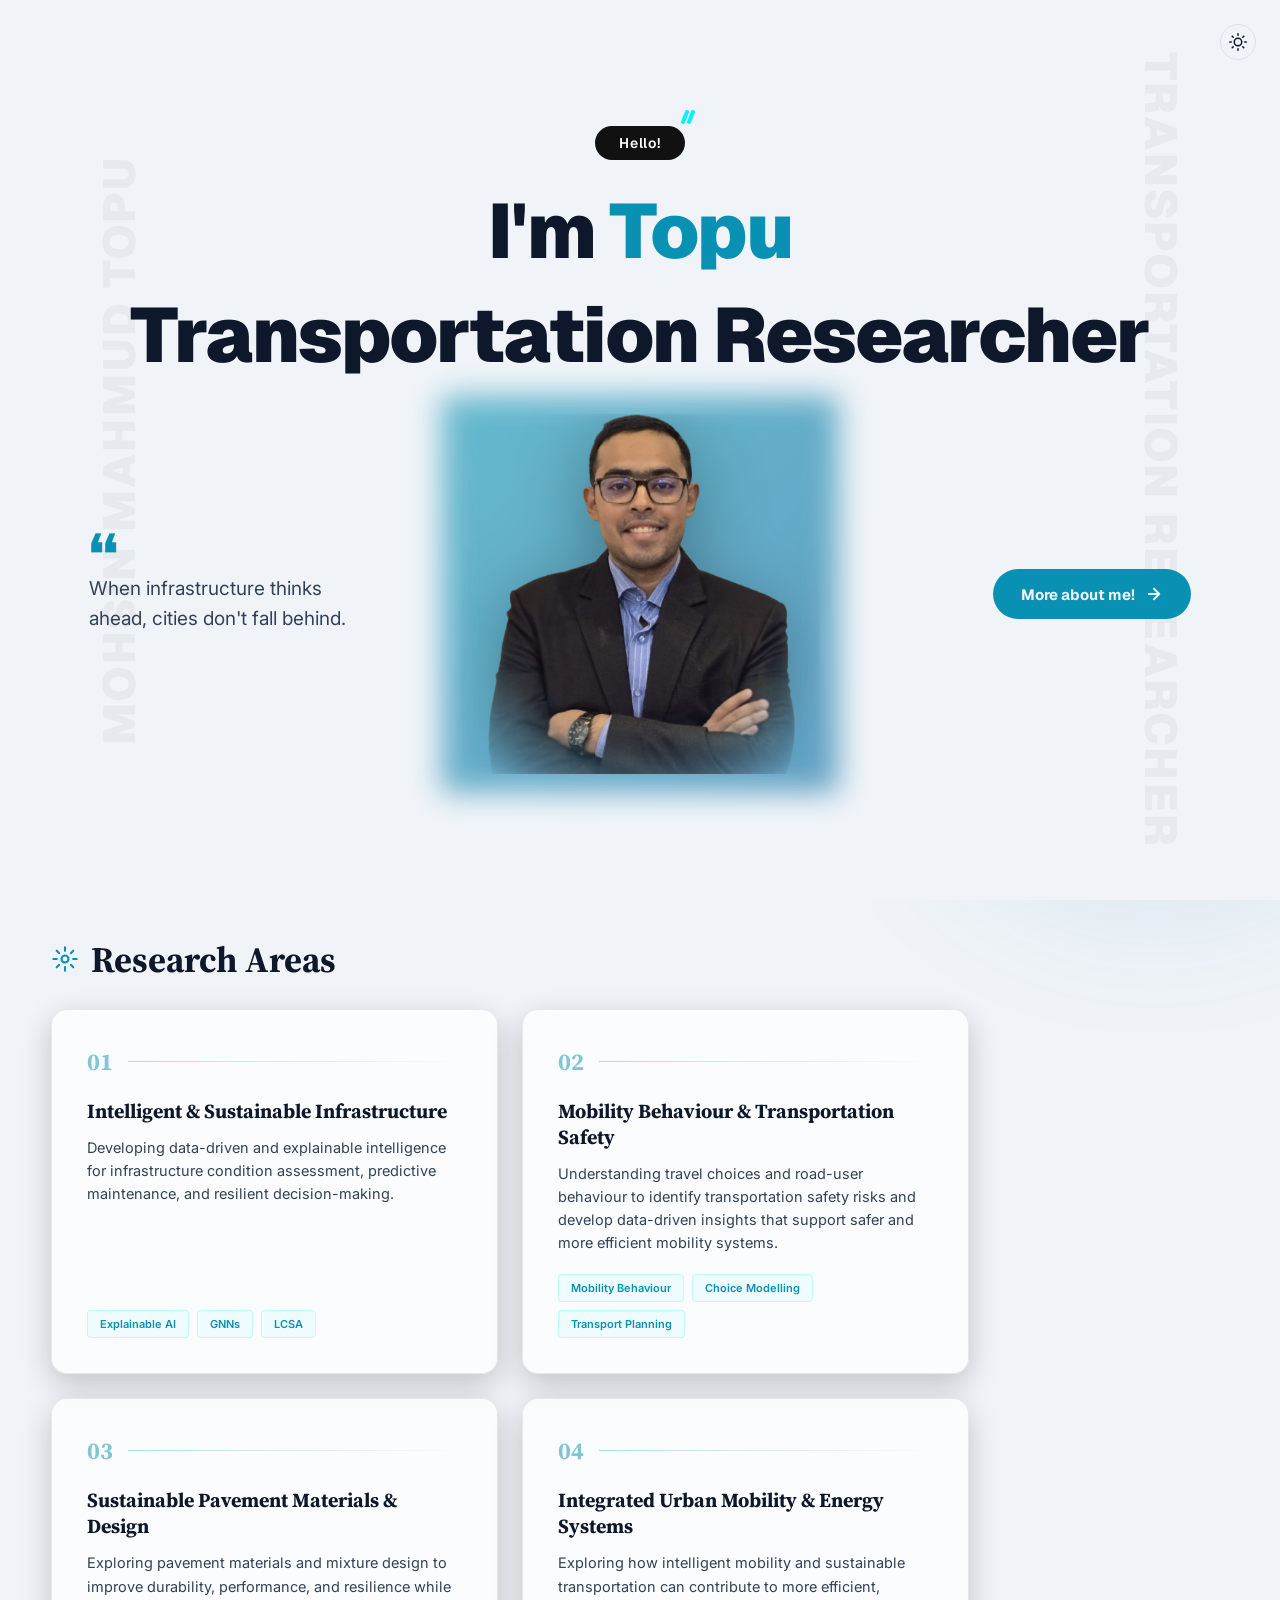
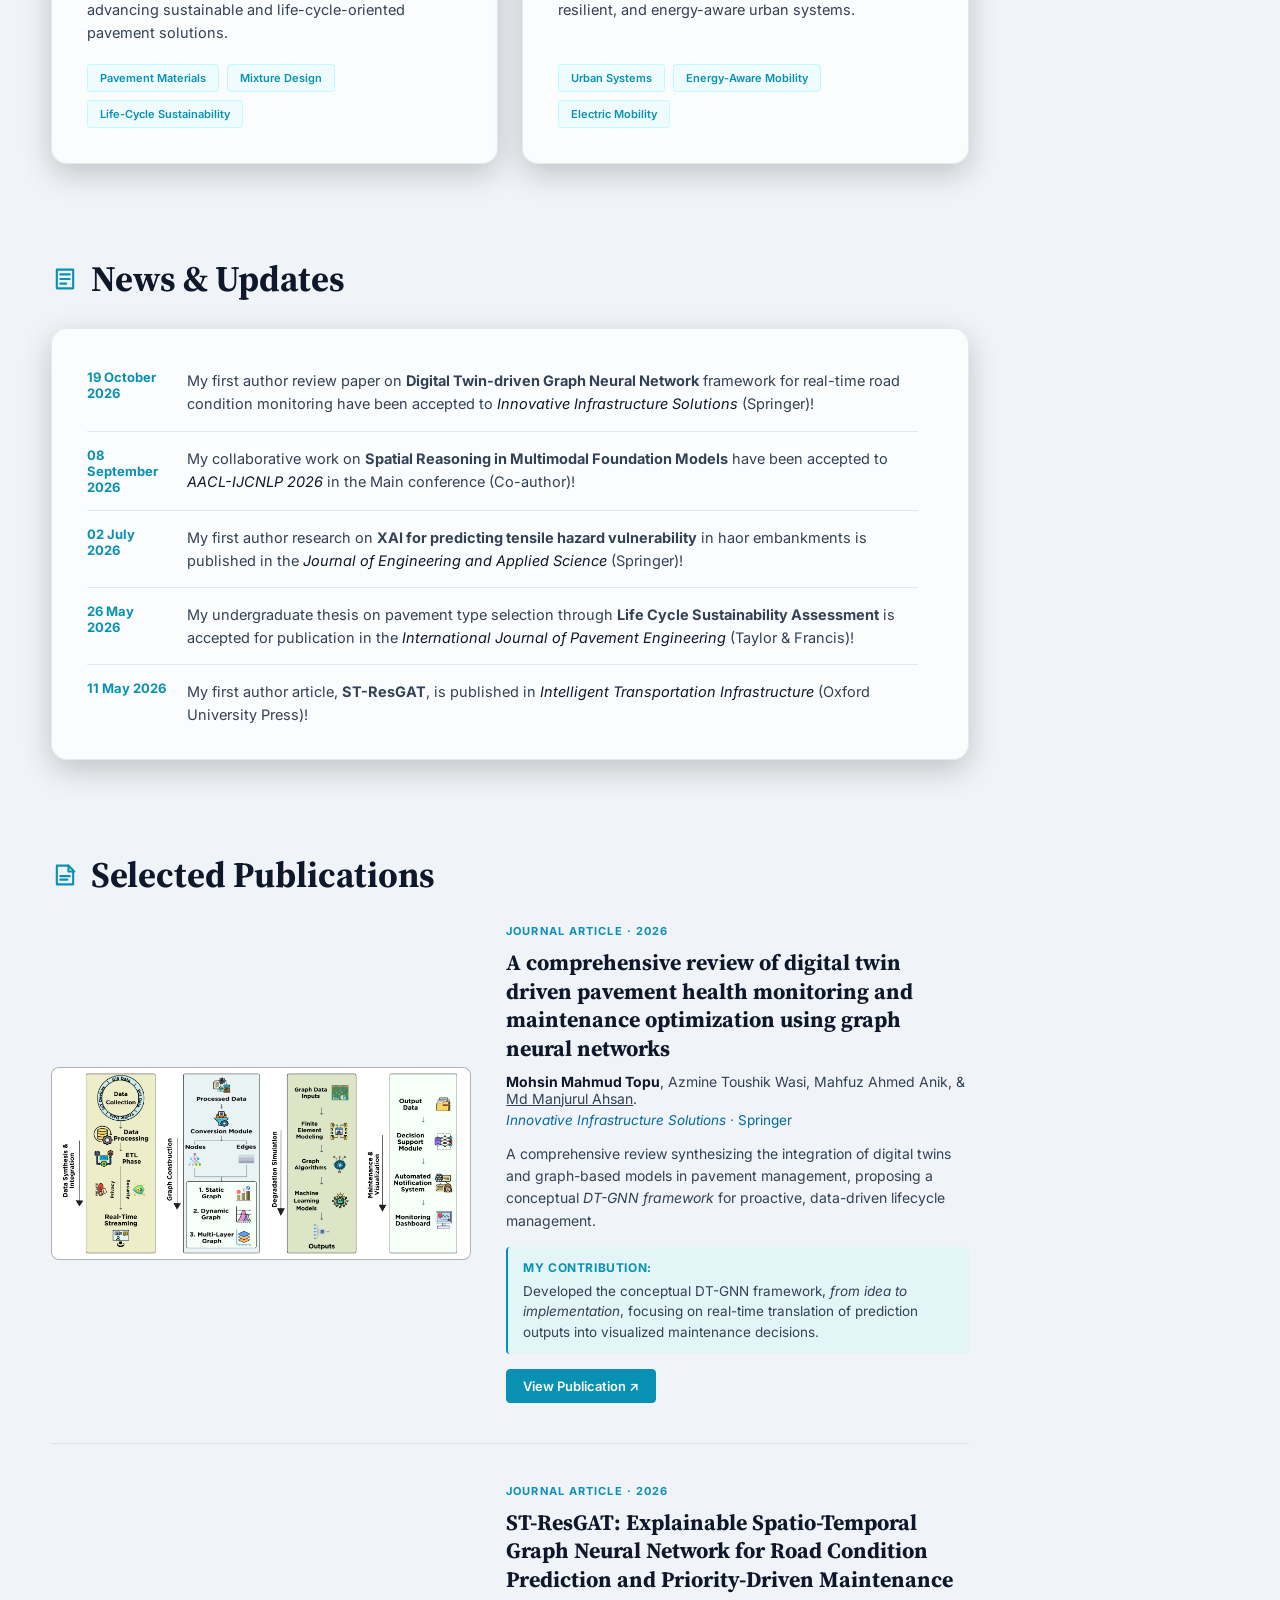
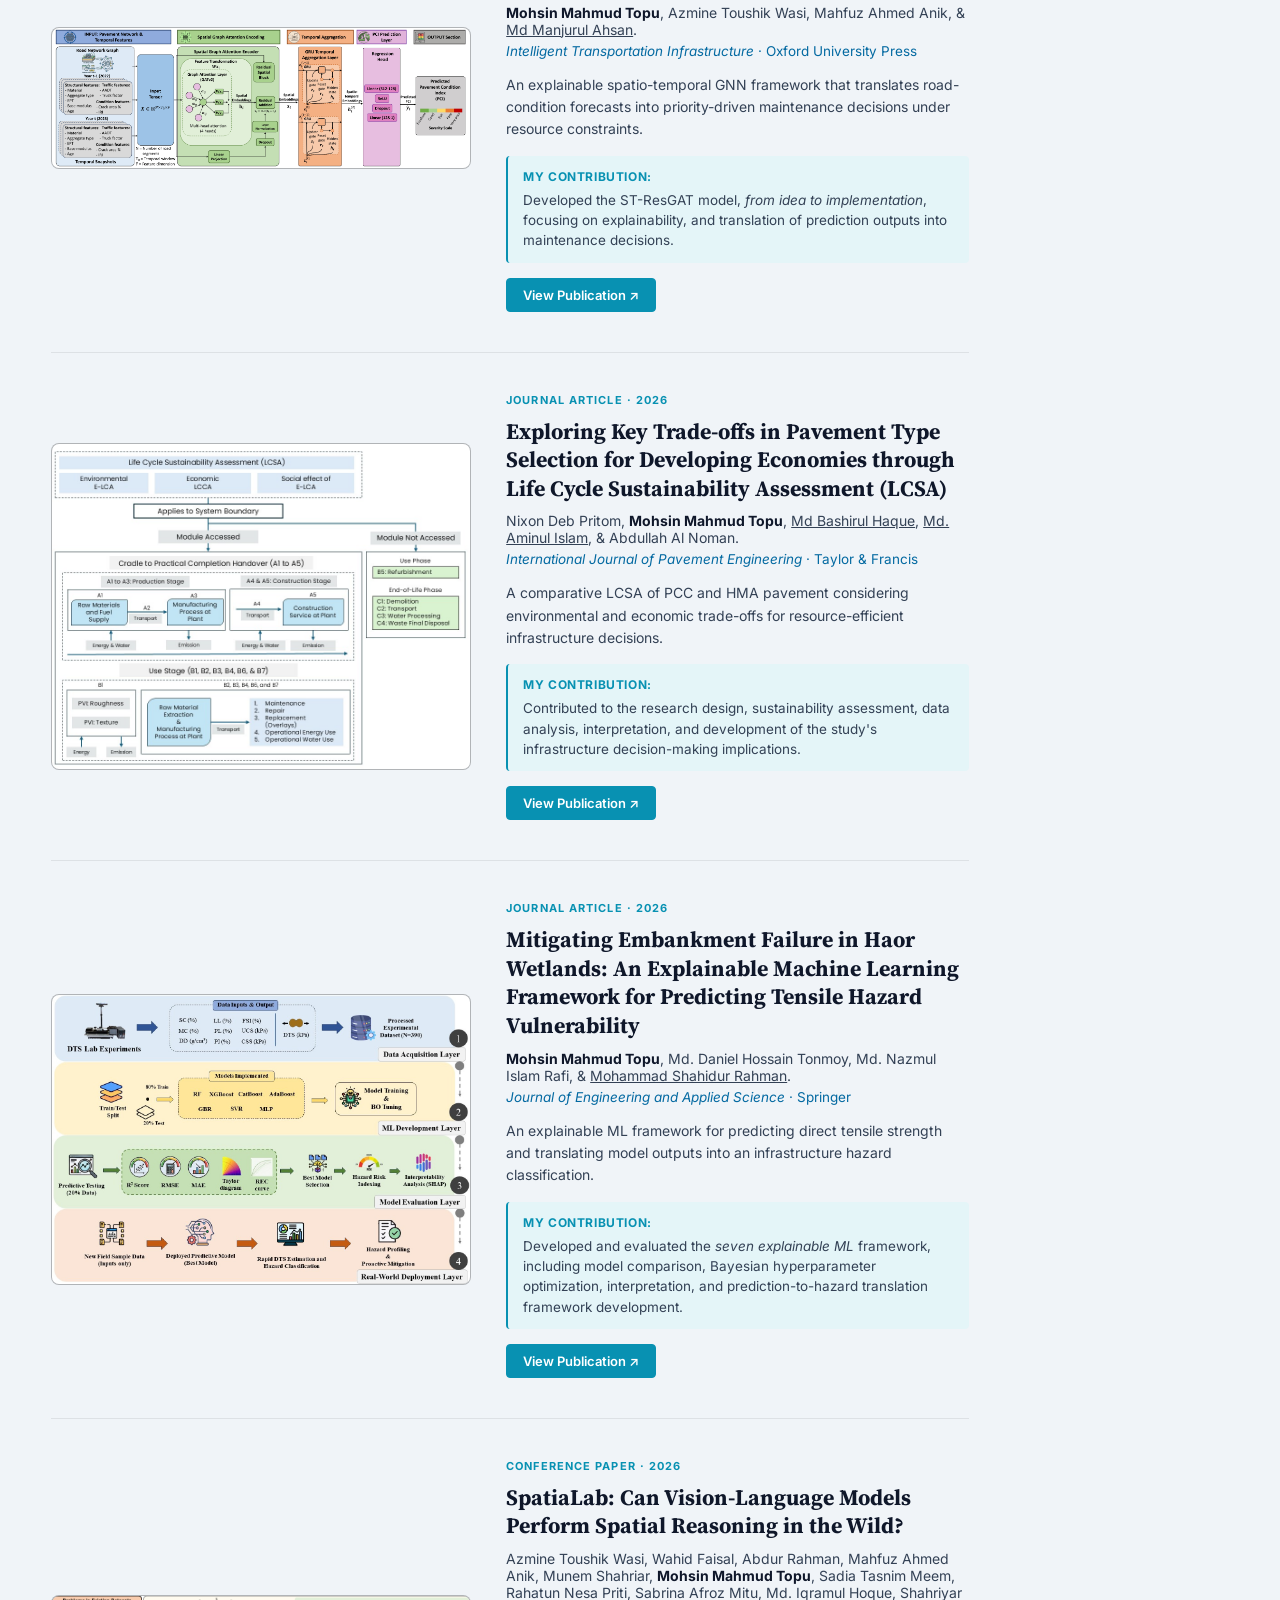
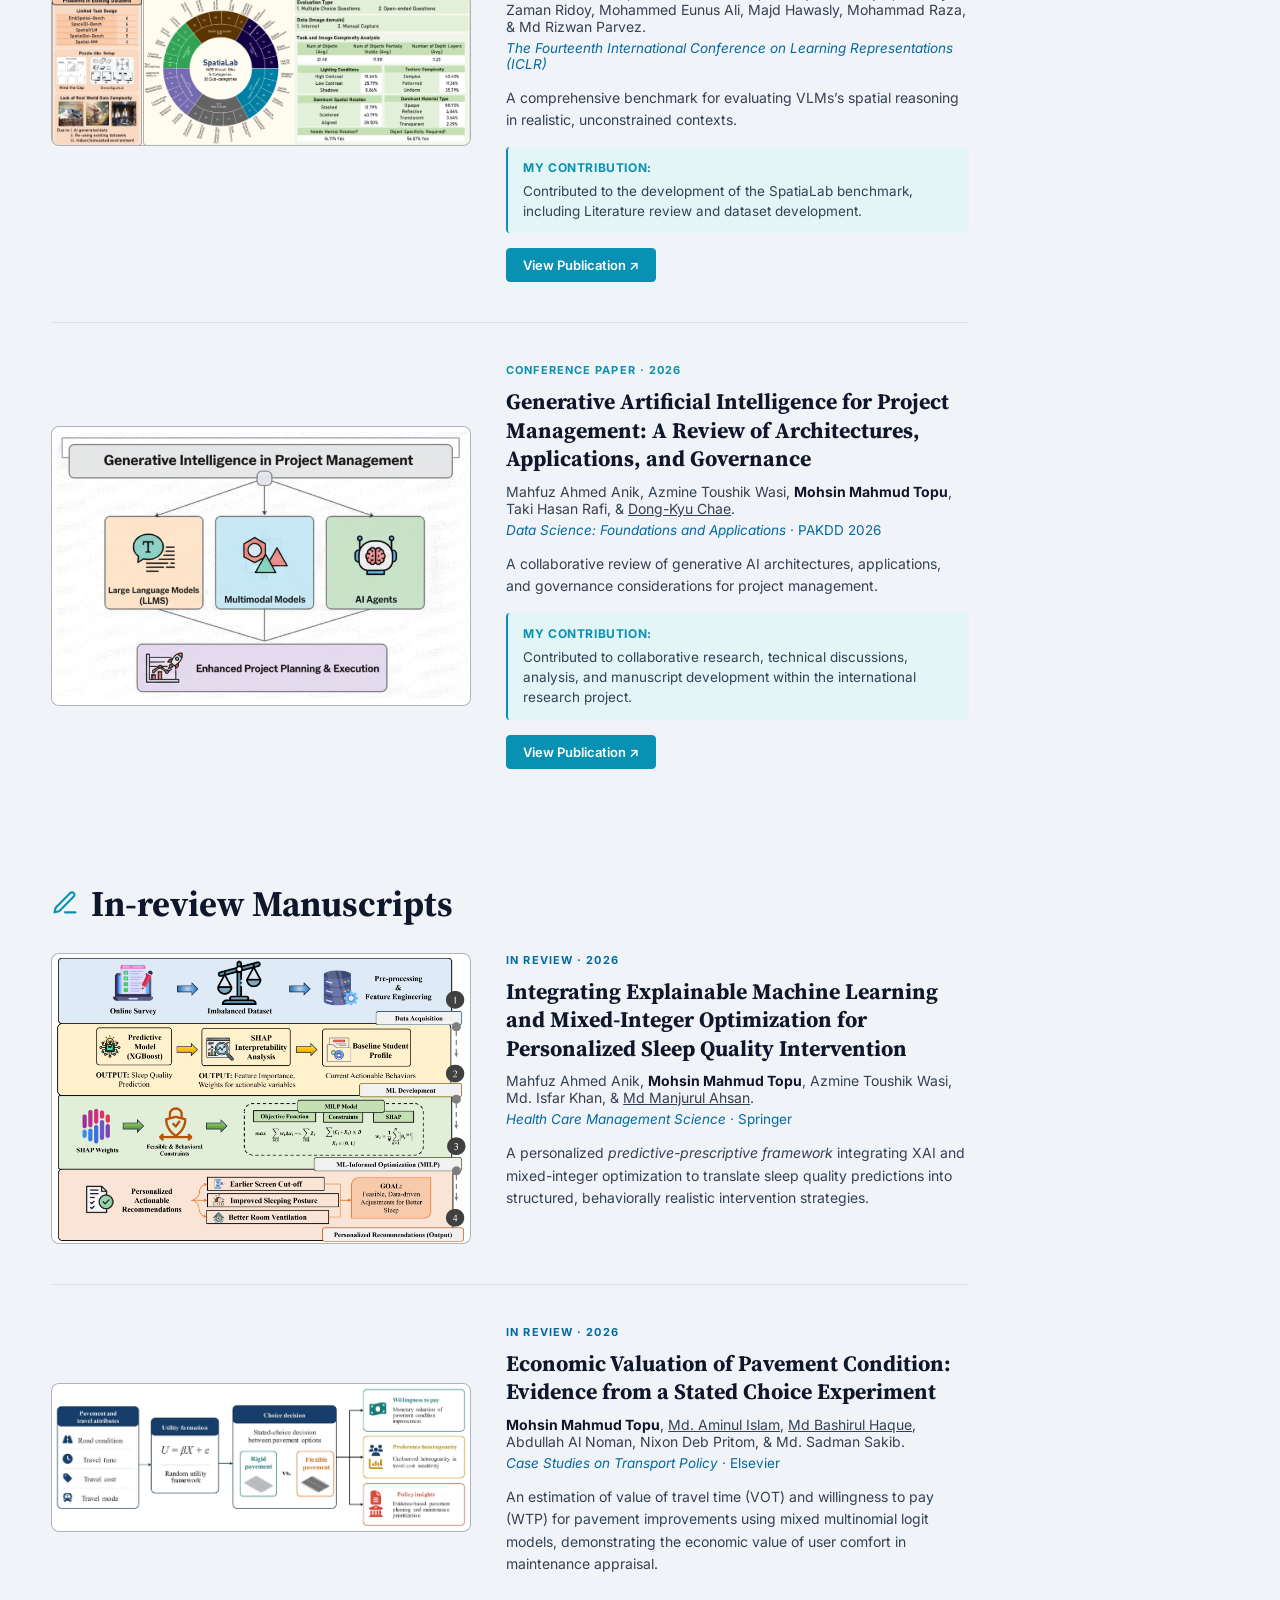
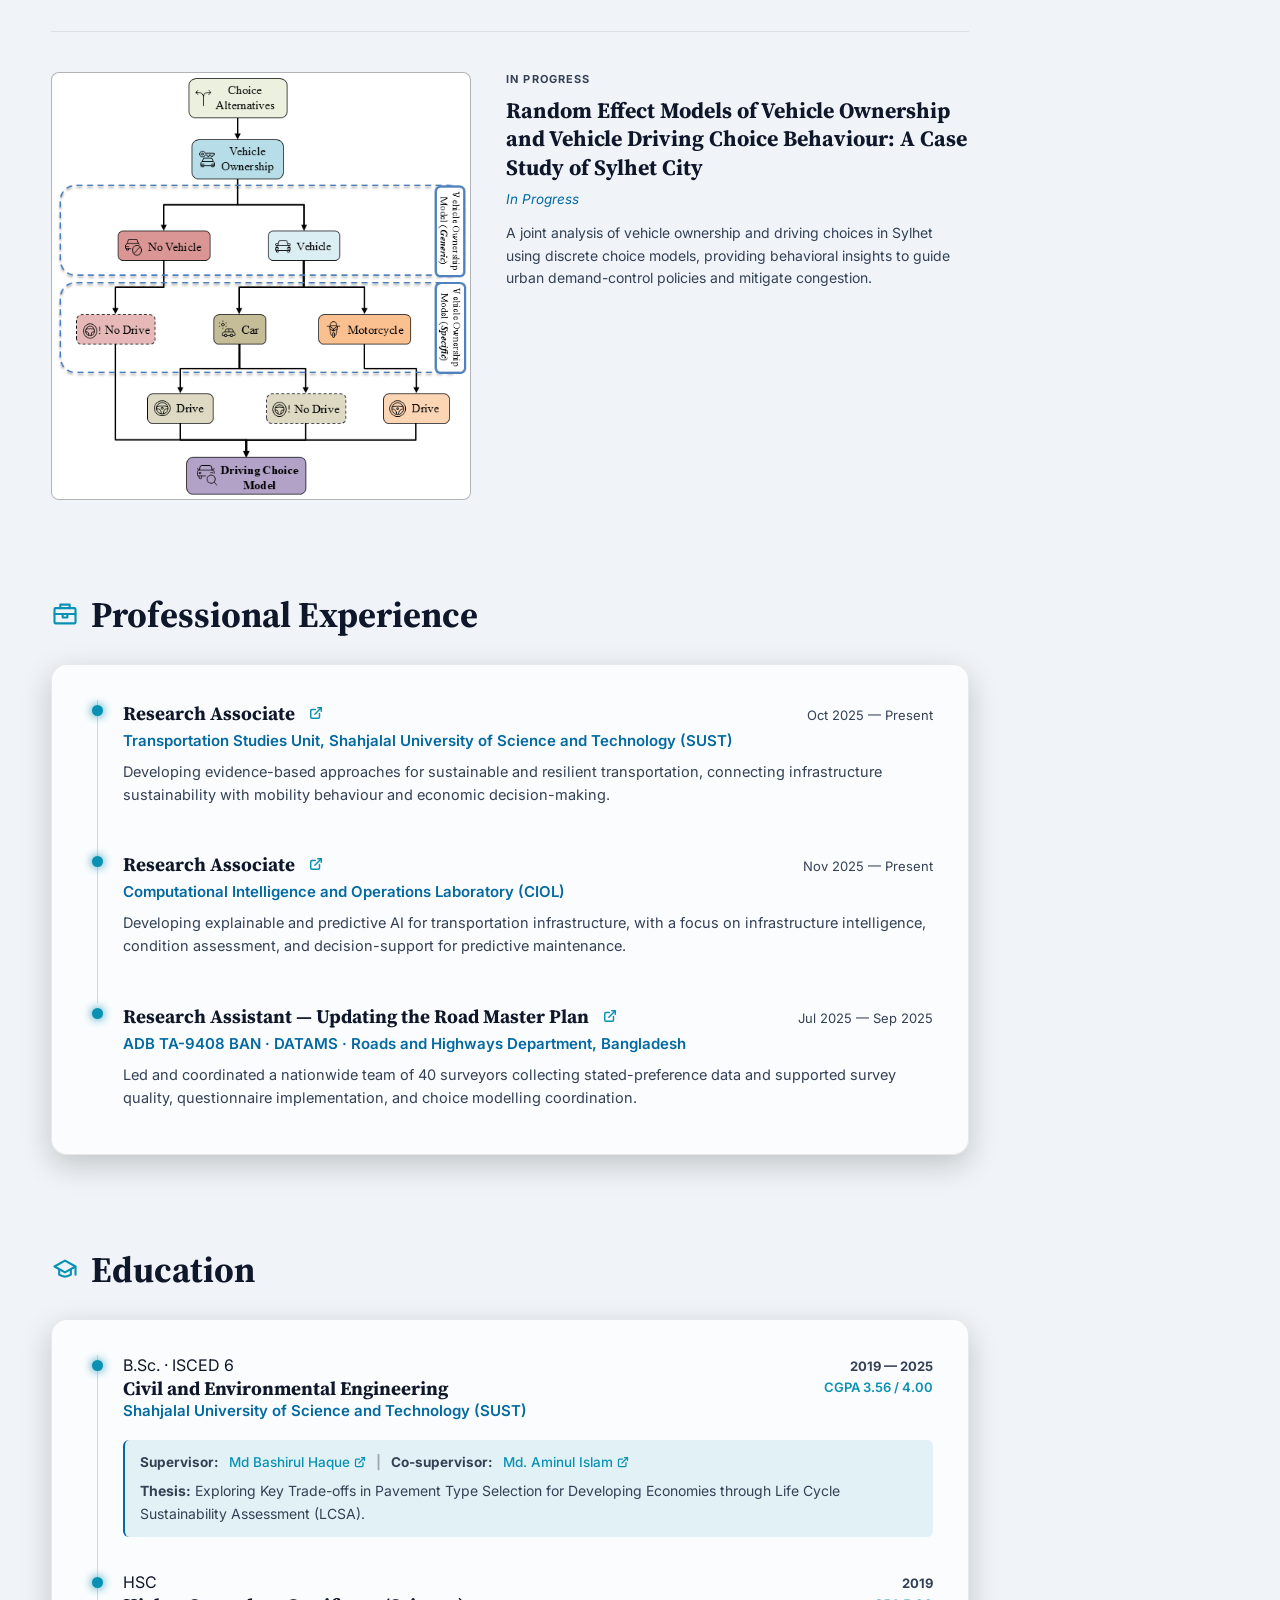
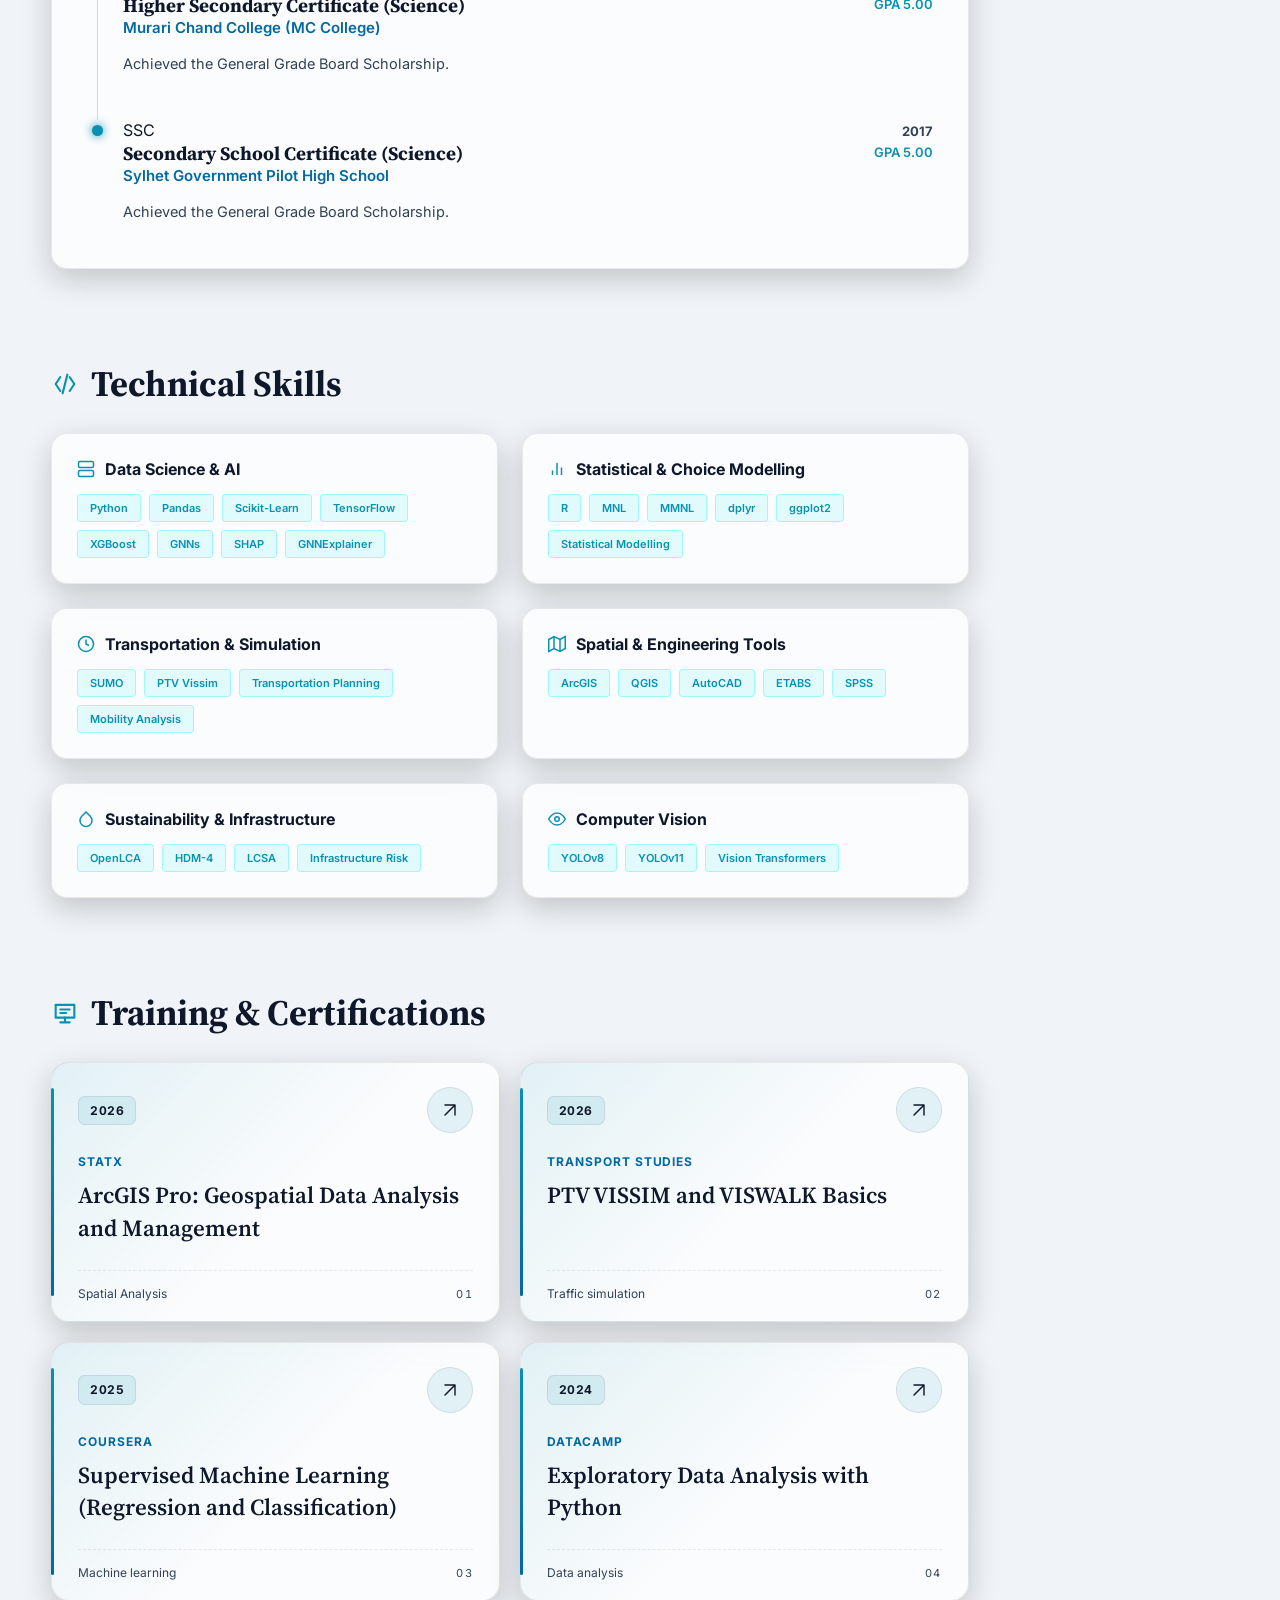
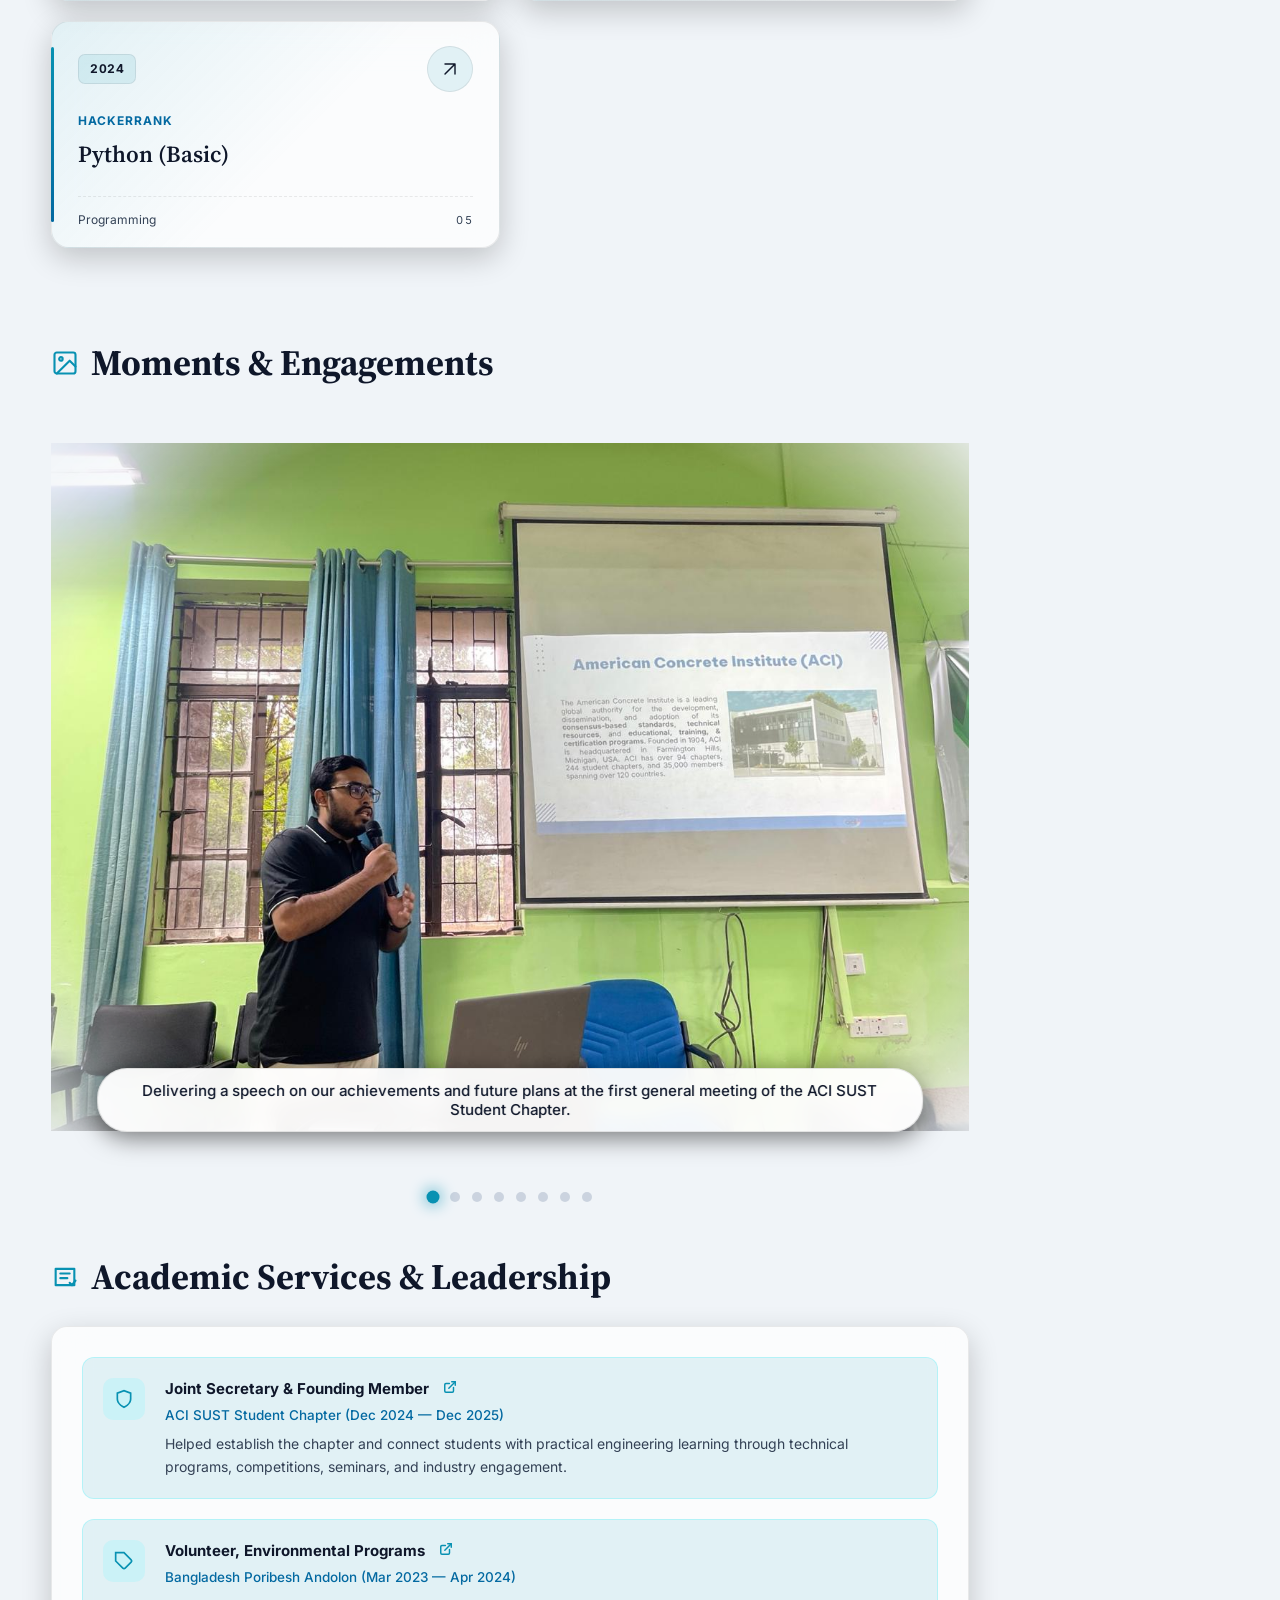
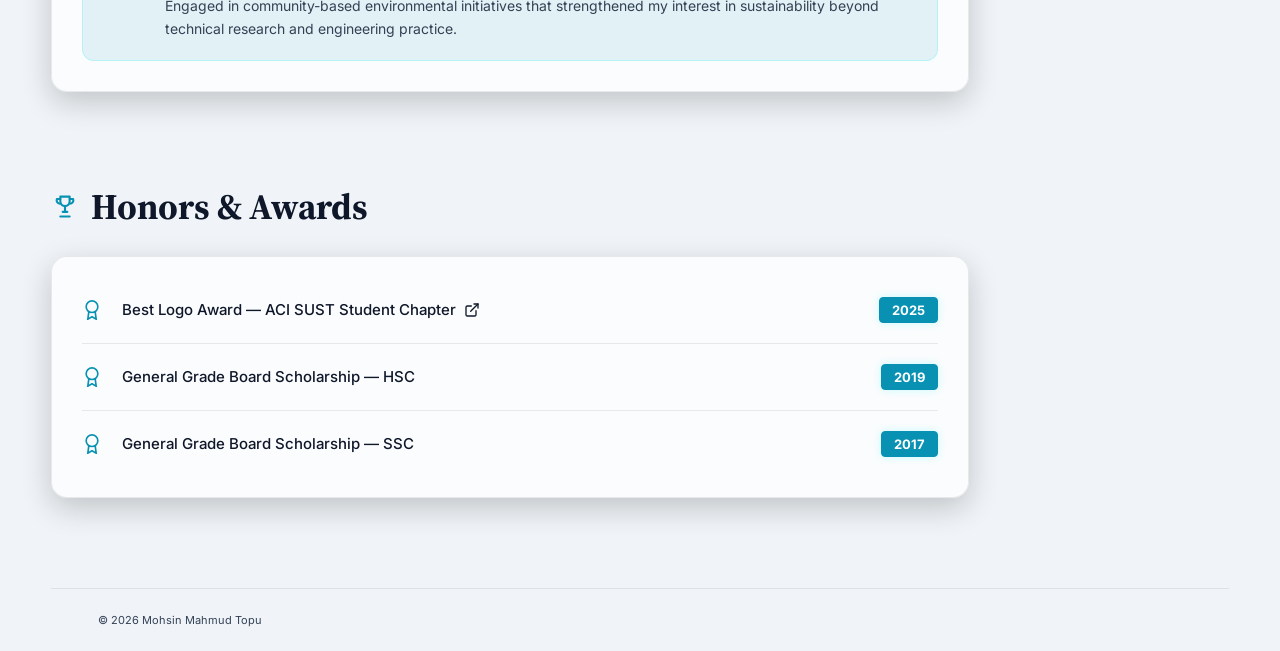
==== commit 118f22cd: "Update index.html" ====
--- a/index.html
+++ b/index.html
@@ -215,8 +215,8 @@
     <svg viewBox="0 0 24 24" class="title-icon"><circle cx="12" cy="12" r="3"/><path d="M12 2v3M12 19v3M4.9 4.9l2.1 2.1M17 17l2.1 2.1M2 12h3M19 12h3M4.9 19.1 7 17M17 7l2.1-2.1"/></svg>
     <h2>Research Areas</h2>
   </div>
-  
-
+
+  <div class="research-grid">
     <div class="glass-card hover-lift research-card">
       <div class="r-top"><span class="r-num">01</span><div class="r-line"></div></div>
       <h3>Intelligent & Sustainable Infrastructure</h3>
@@ -224,22 +224,20 @@
       <div class="tech-tags mt-auto tag-row"><span>Explainable AI</span><span>GNNs</span><span>LCSA</span></div>
     </div>
 
-
-    <div class="research-grid">
     <div class="glass-card hover-lift research-card">
       <div class="r-top"><span class="r-num">02</span><div class="r-line"></div></div>
       <h3>Mobility Behaviour & Transportation Safety</h3>
       <p>Understanding travel choices and road-user behaviour to identify transportation safety risks and develop data-driven insights that support safer and more efficient mobility systems.</p>
       <div class="tech-tags mt-auto tag-row"><span>Mobility Behaviour</span><span>Choice Modelling</span><span>Transport Planning</span></div>
     </div>
-      
+
     <div class="glass-card hover-lift research-card">
-  <div class="r-top"><span class="r-num">03</span><div class="r-line"></div></div>
-  <h3>Sustainable Pavement Materials &amp; Design</h3>
-  <p>Exploring pavement materials and mixture design to improve durability, performance, and resilience while advancing sustainable and life-cycle-oriented pavement solutions.</p>
-  <div class="tech-tags mt-auto tag-row">
-    <span>Pavement Materials</span><span>Mixture Design</span><span>Life-Cycle Sustainability</span>
-  </div>
+      <div class="r-top"><span class="r-num">03</span><div class="r-line"></div></div>
+      <h3>Sustainable Pavement Materials &amp; Design</h3>
+      <p>Exploring pavement materials and mixture design to improve durability, performance, and resilience while advancing sustainable and life-cycle-oriented pavement solutions.</p>
+      <div class="tech-tags mt-auto tag-row">
+        <span>Pavement Materials</span><span>Mixture Design</span><span>Life-Cycle Sustainability</span>
+      </div>
     </div>
 
     <div class="glass-card hover-lift research-card">
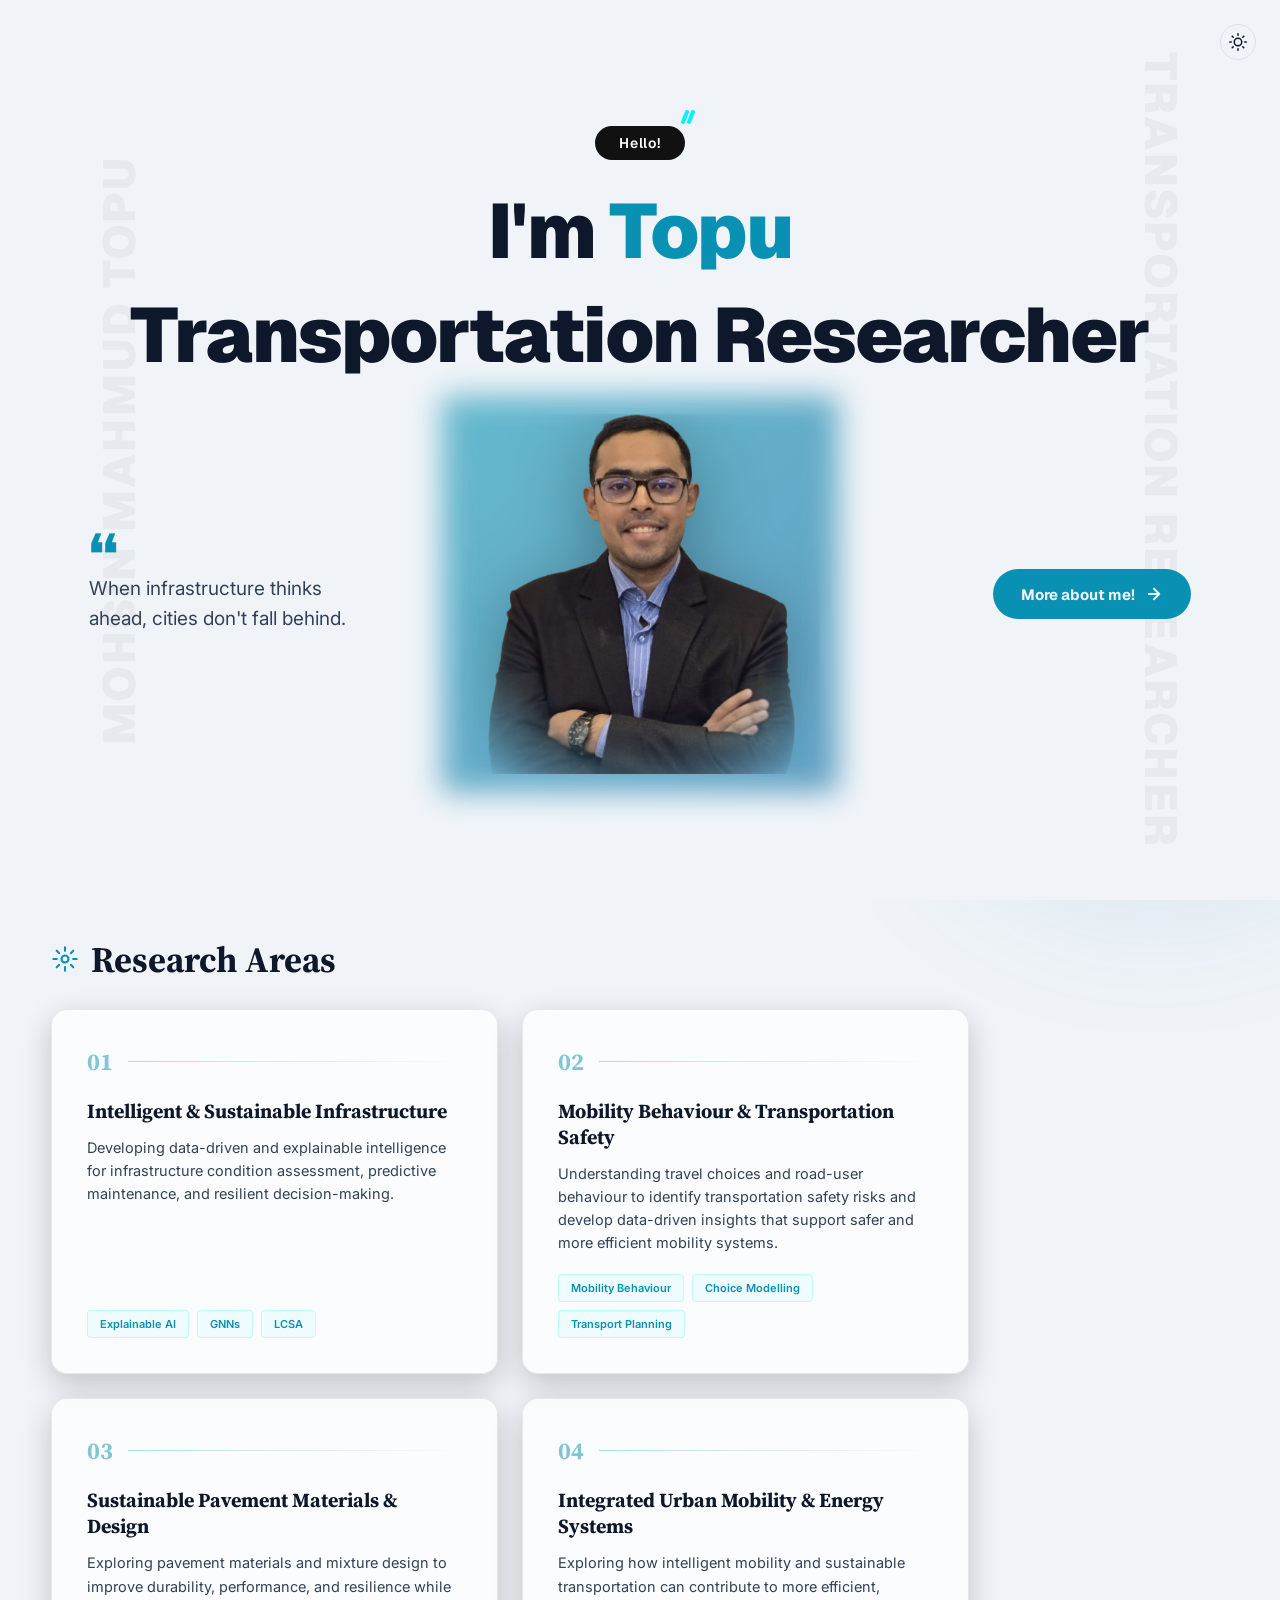
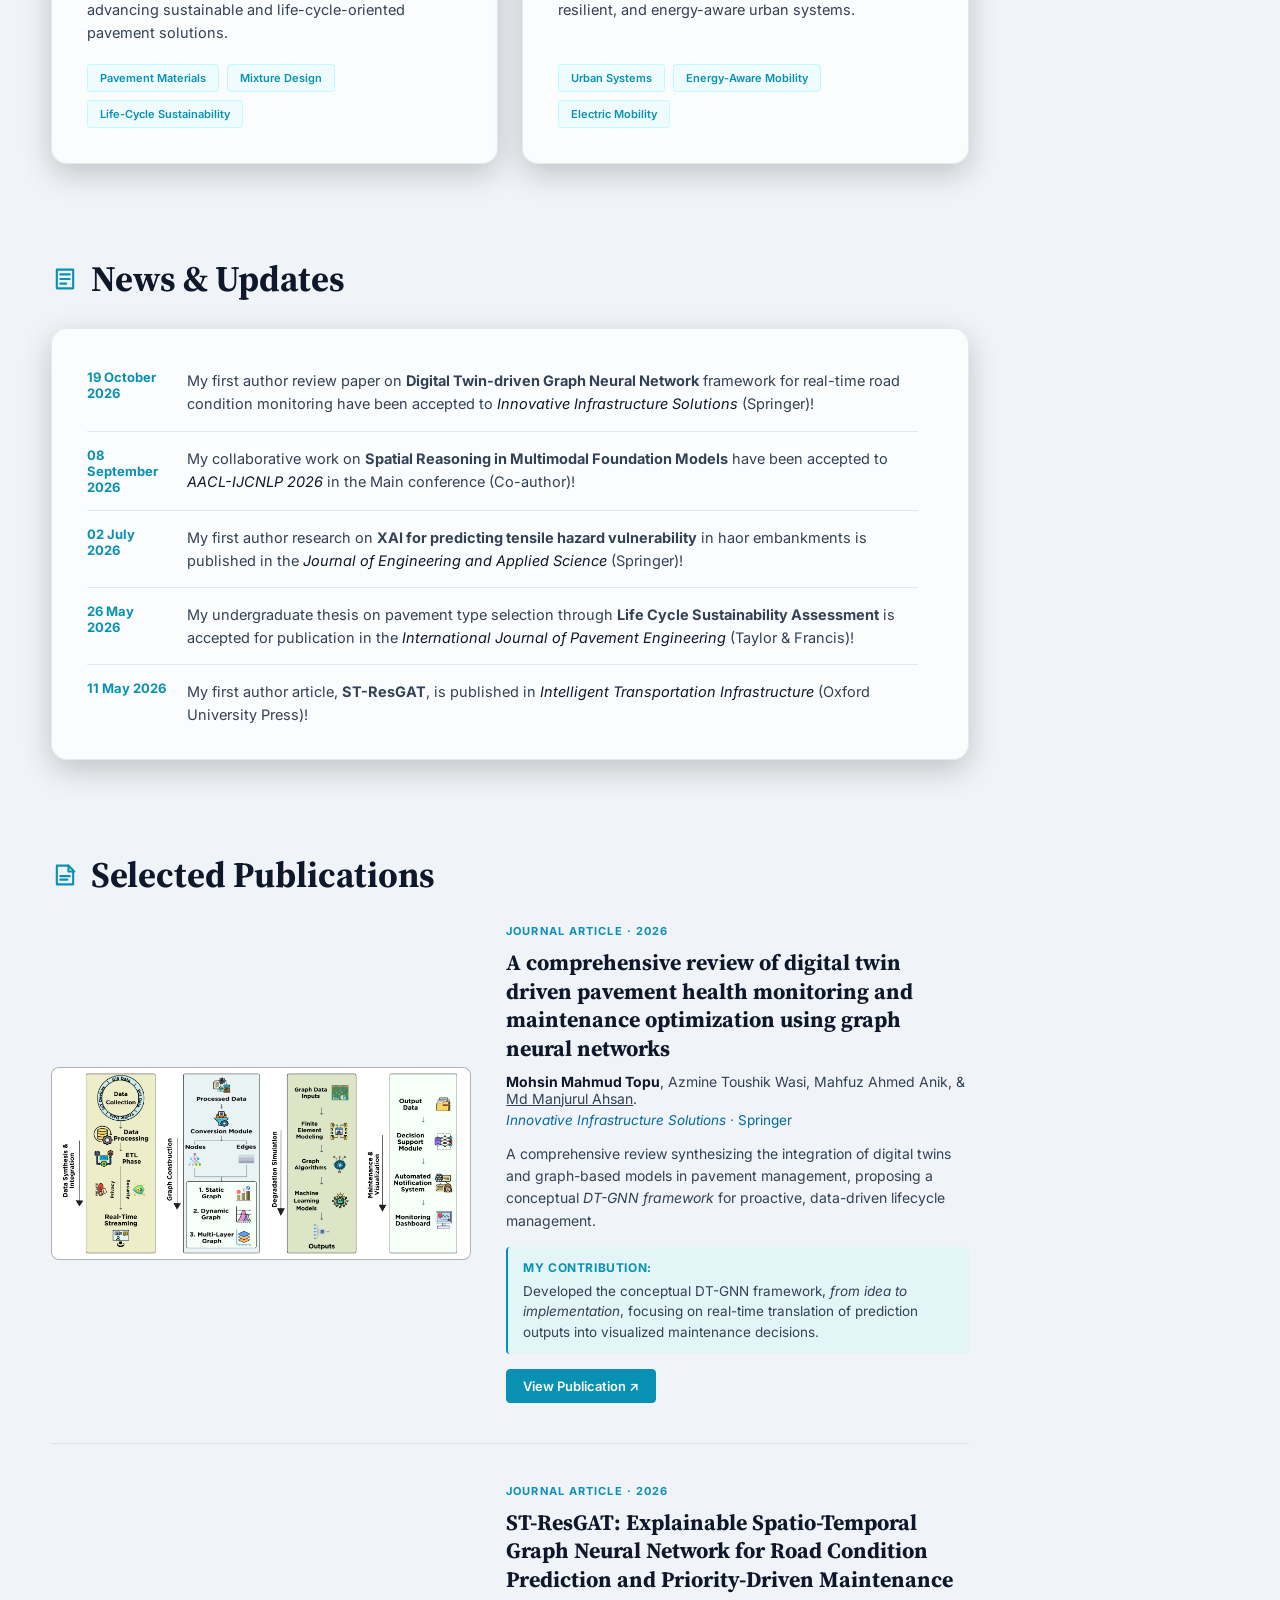
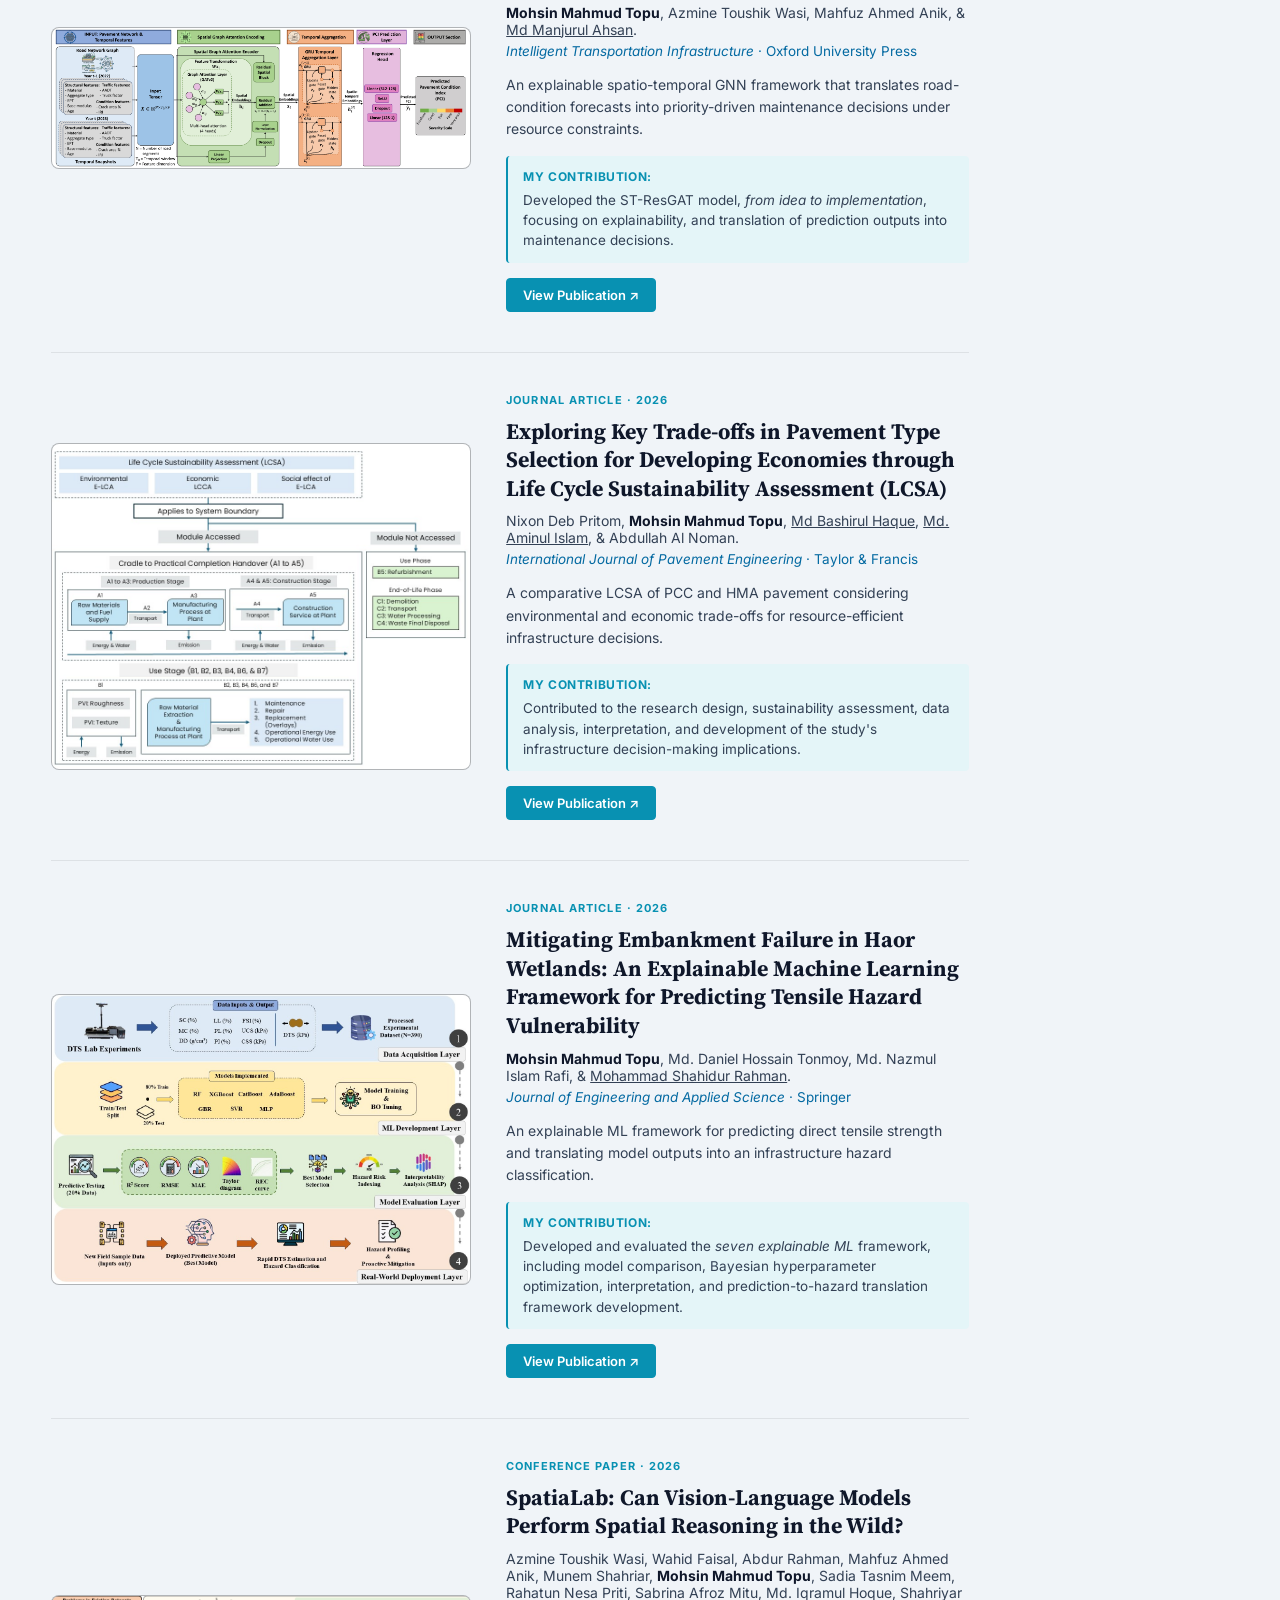
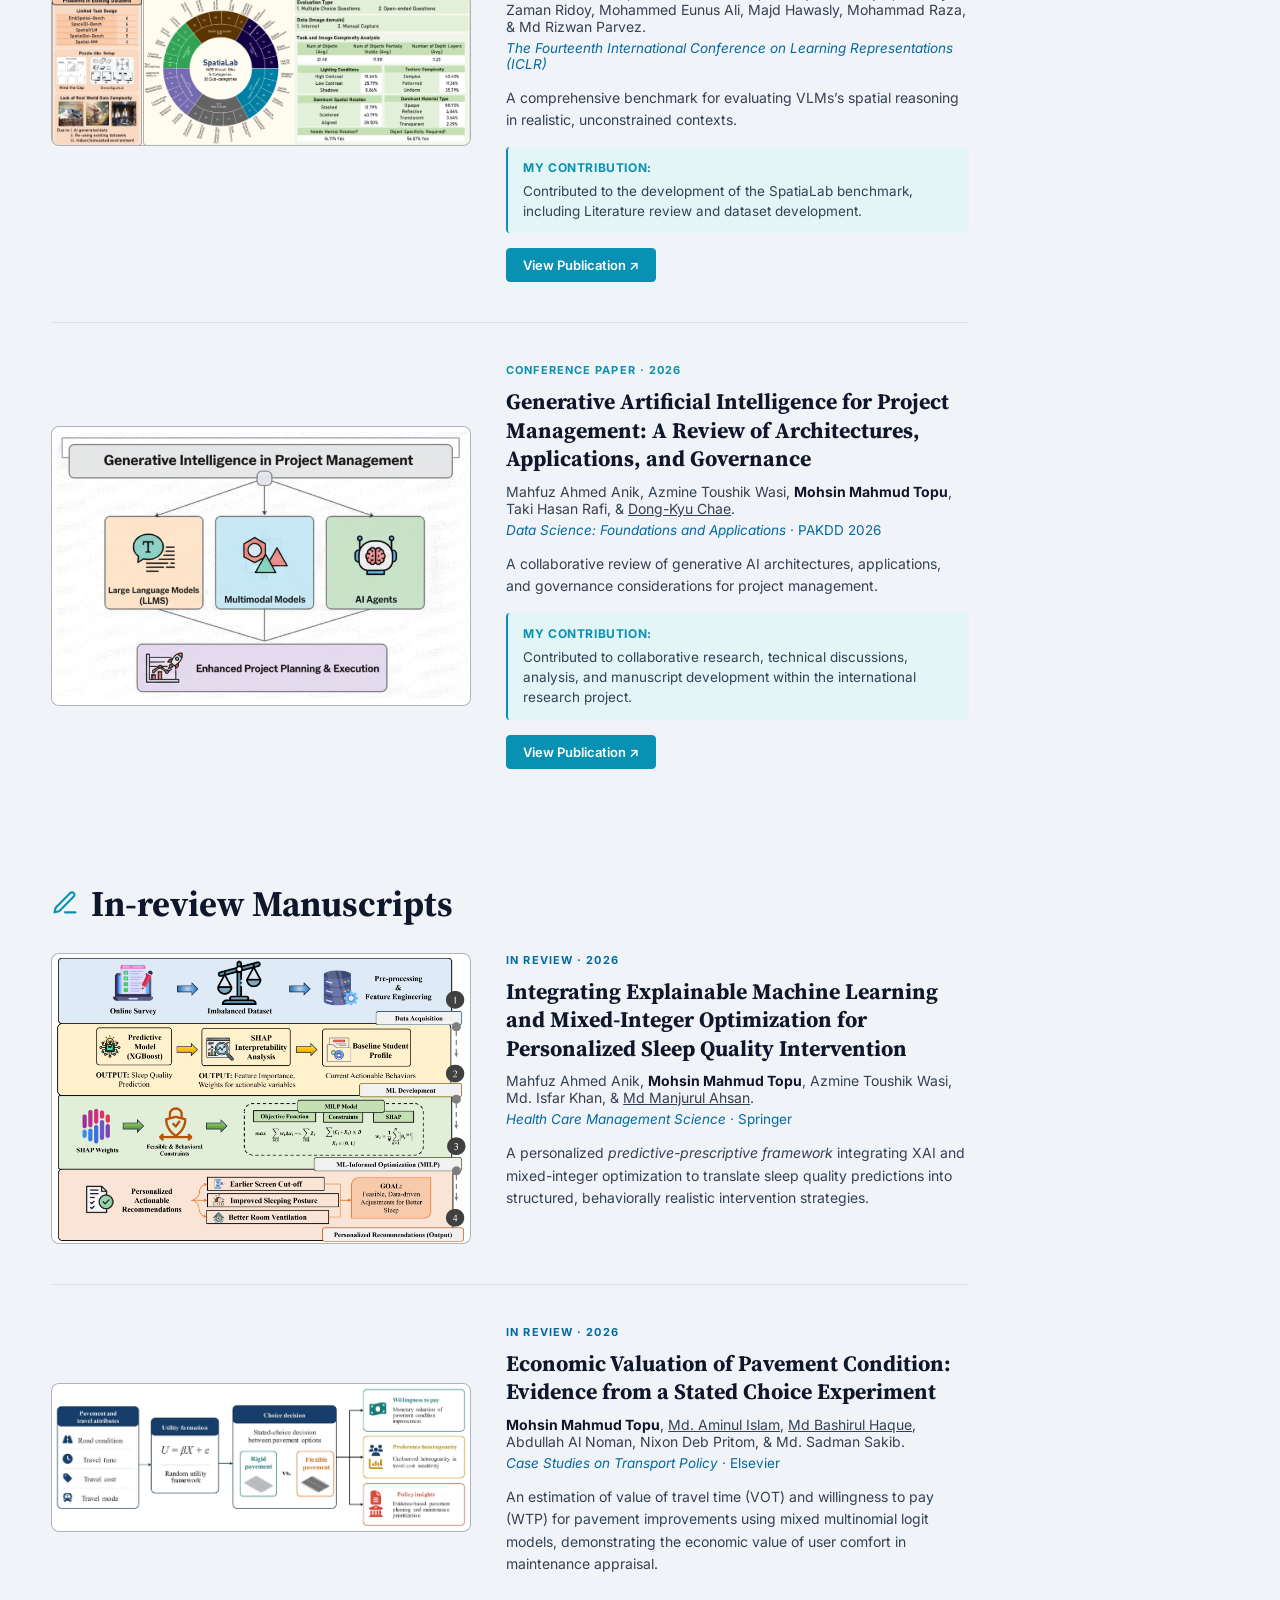
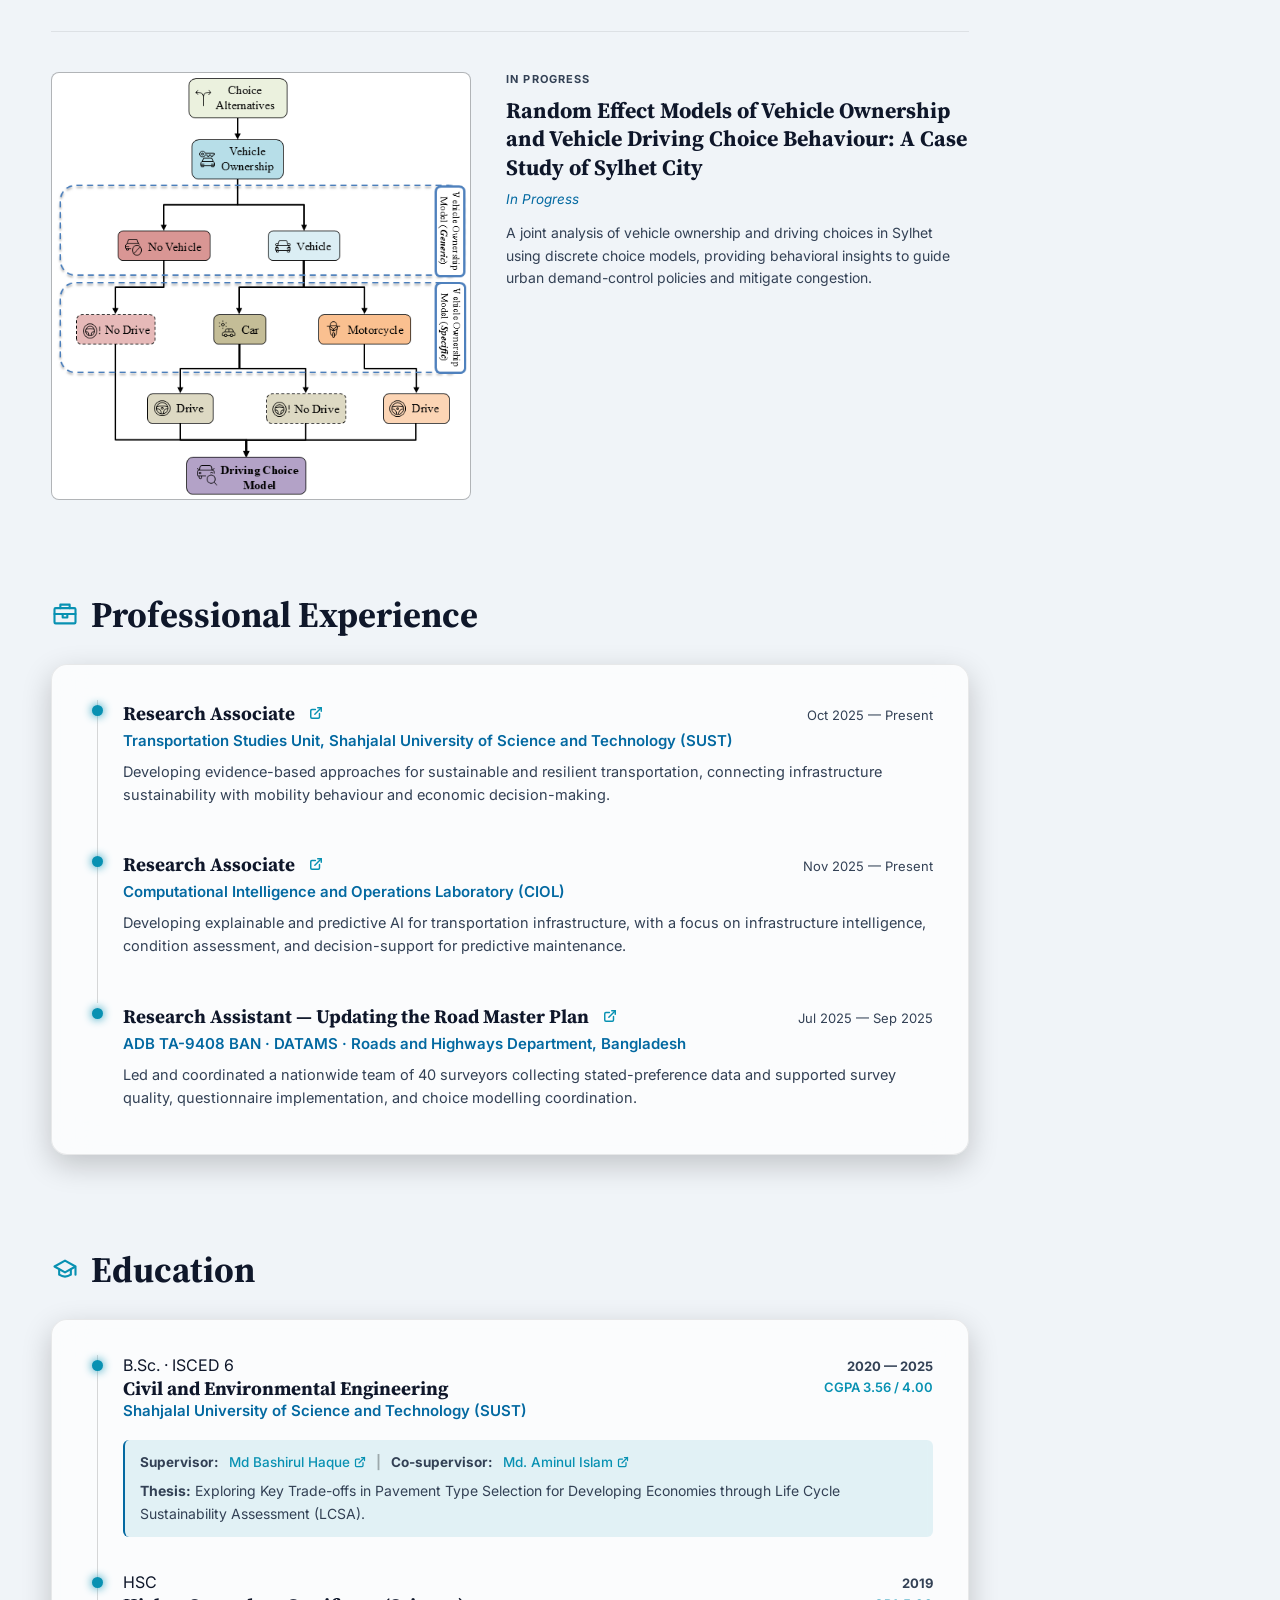
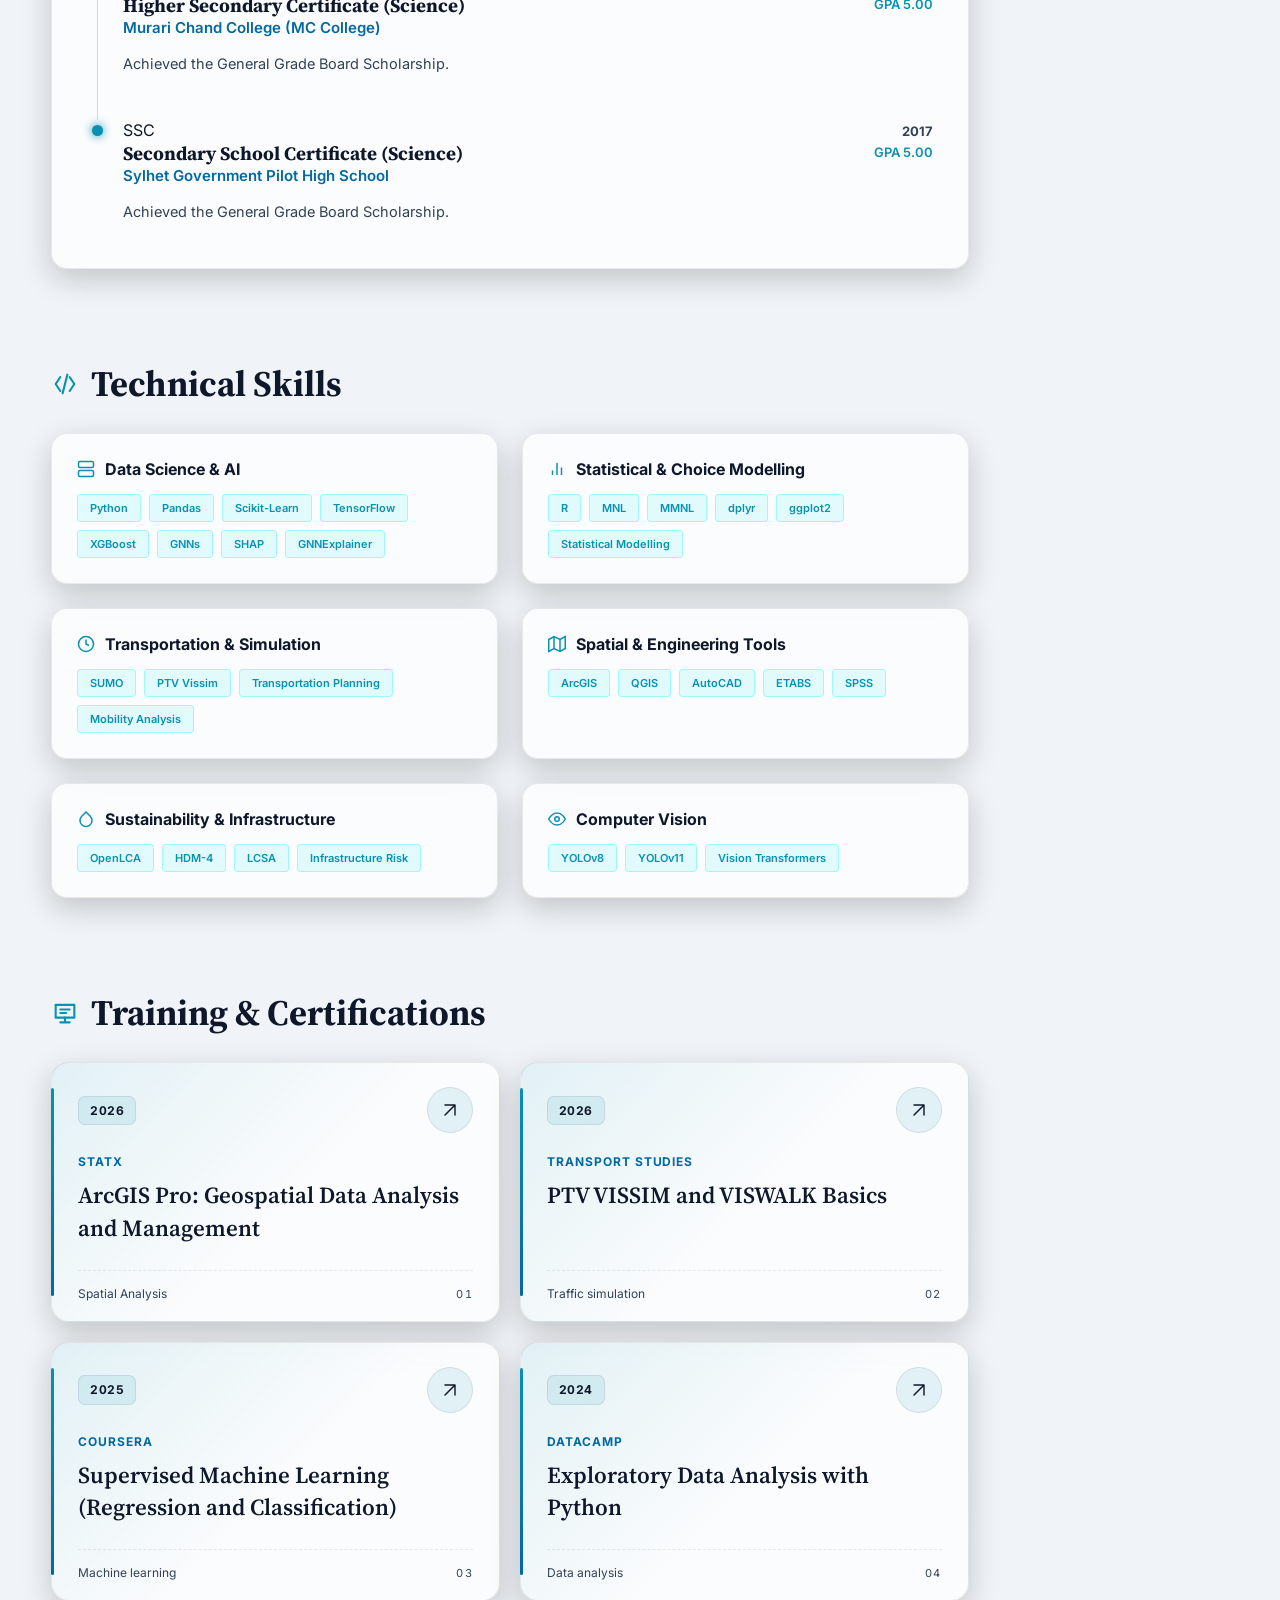
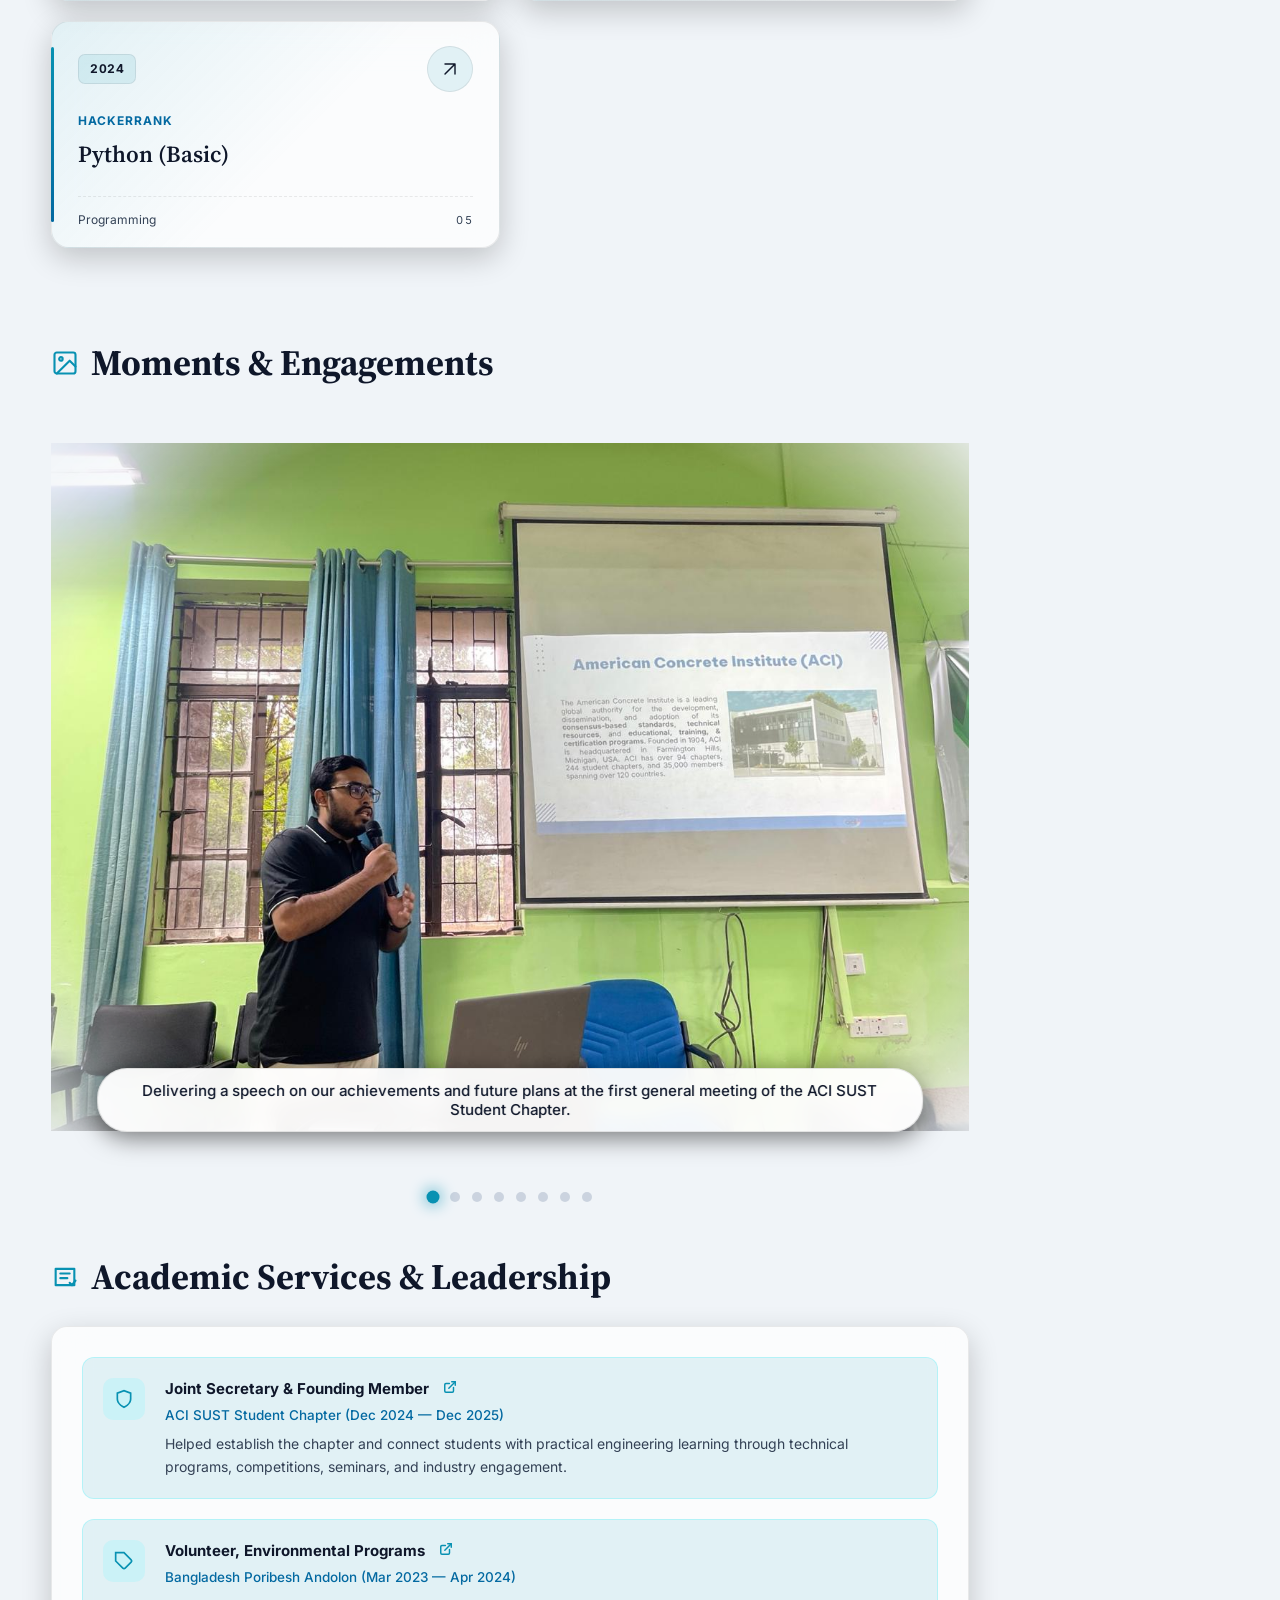
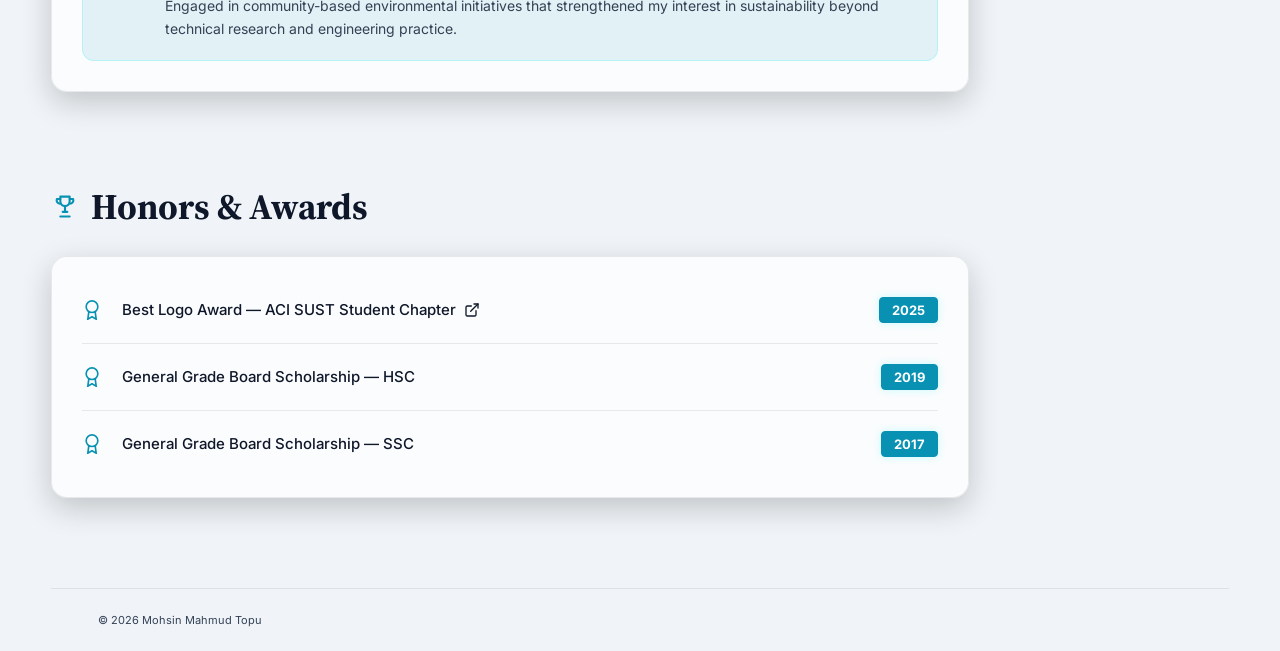
==== commit 2c9ee628: "Update index.html" ====
--- a/index.html
+++ b/index.html
@@ -574,7 +574,7 @@
                   <p class="edu-org">Shahjalal University of Science and Technology (SUST)</p>
                 </div>
                 <div class="edu-right education-meta">
-                  <span class="edu-year"><strong>2019 — 2025</strong></span>
+                  <span class="edu-year"><strong>2020 — 2025</strong></span>
                   <span class="edu-score">CGPA 3.56 / 4.00</span>
                 </div>
               </div>
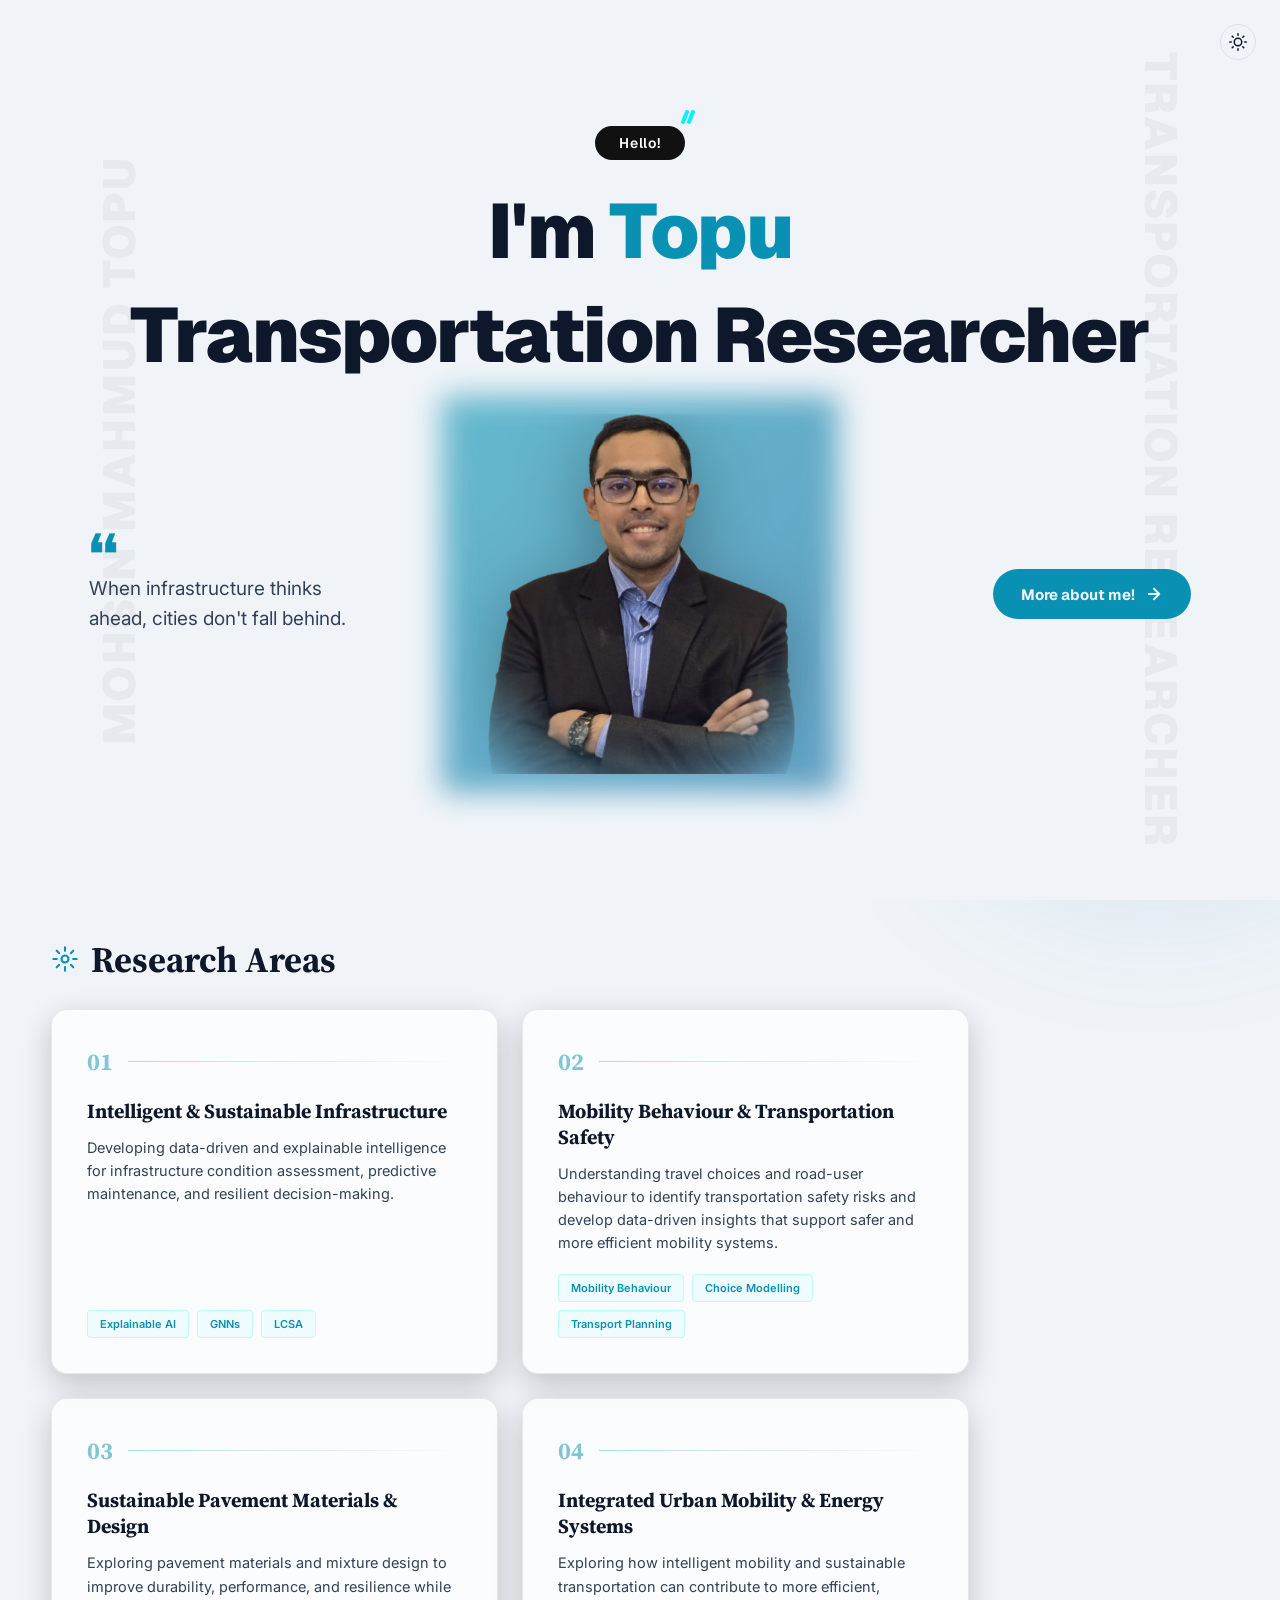
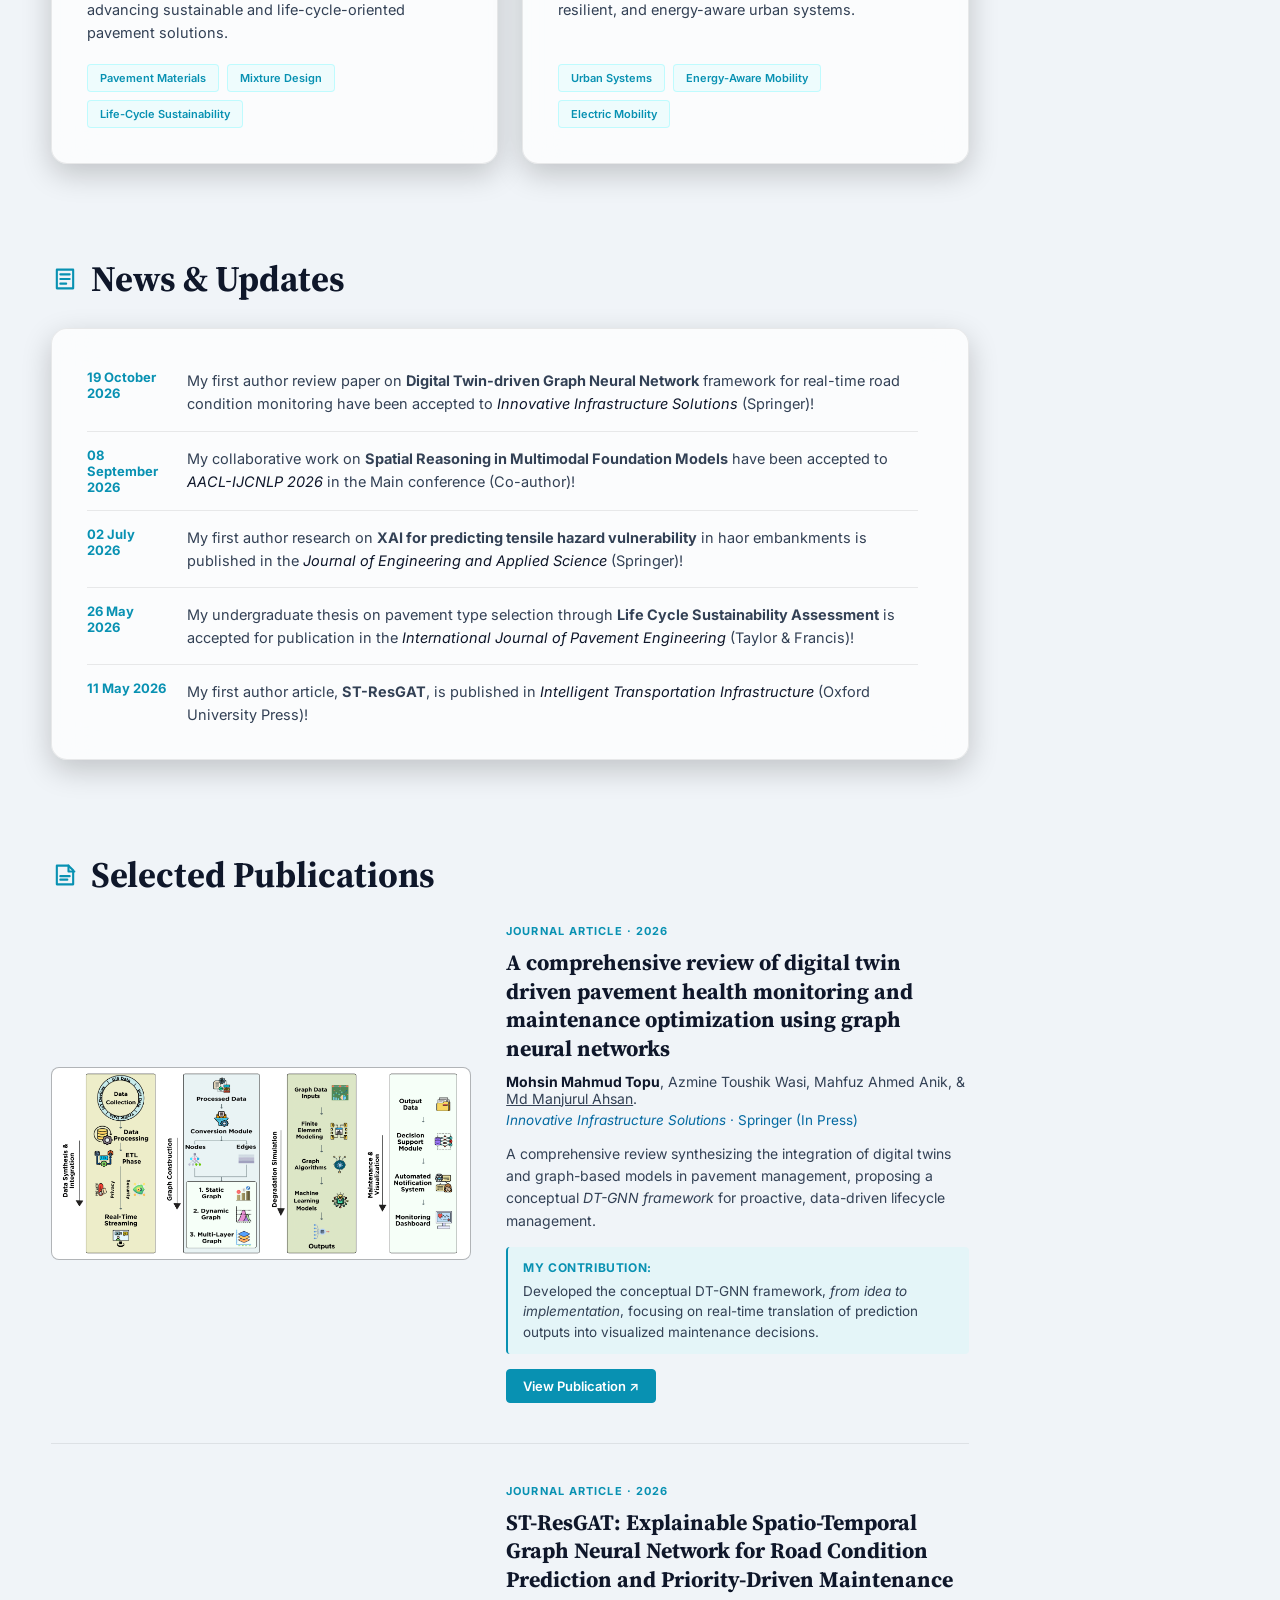
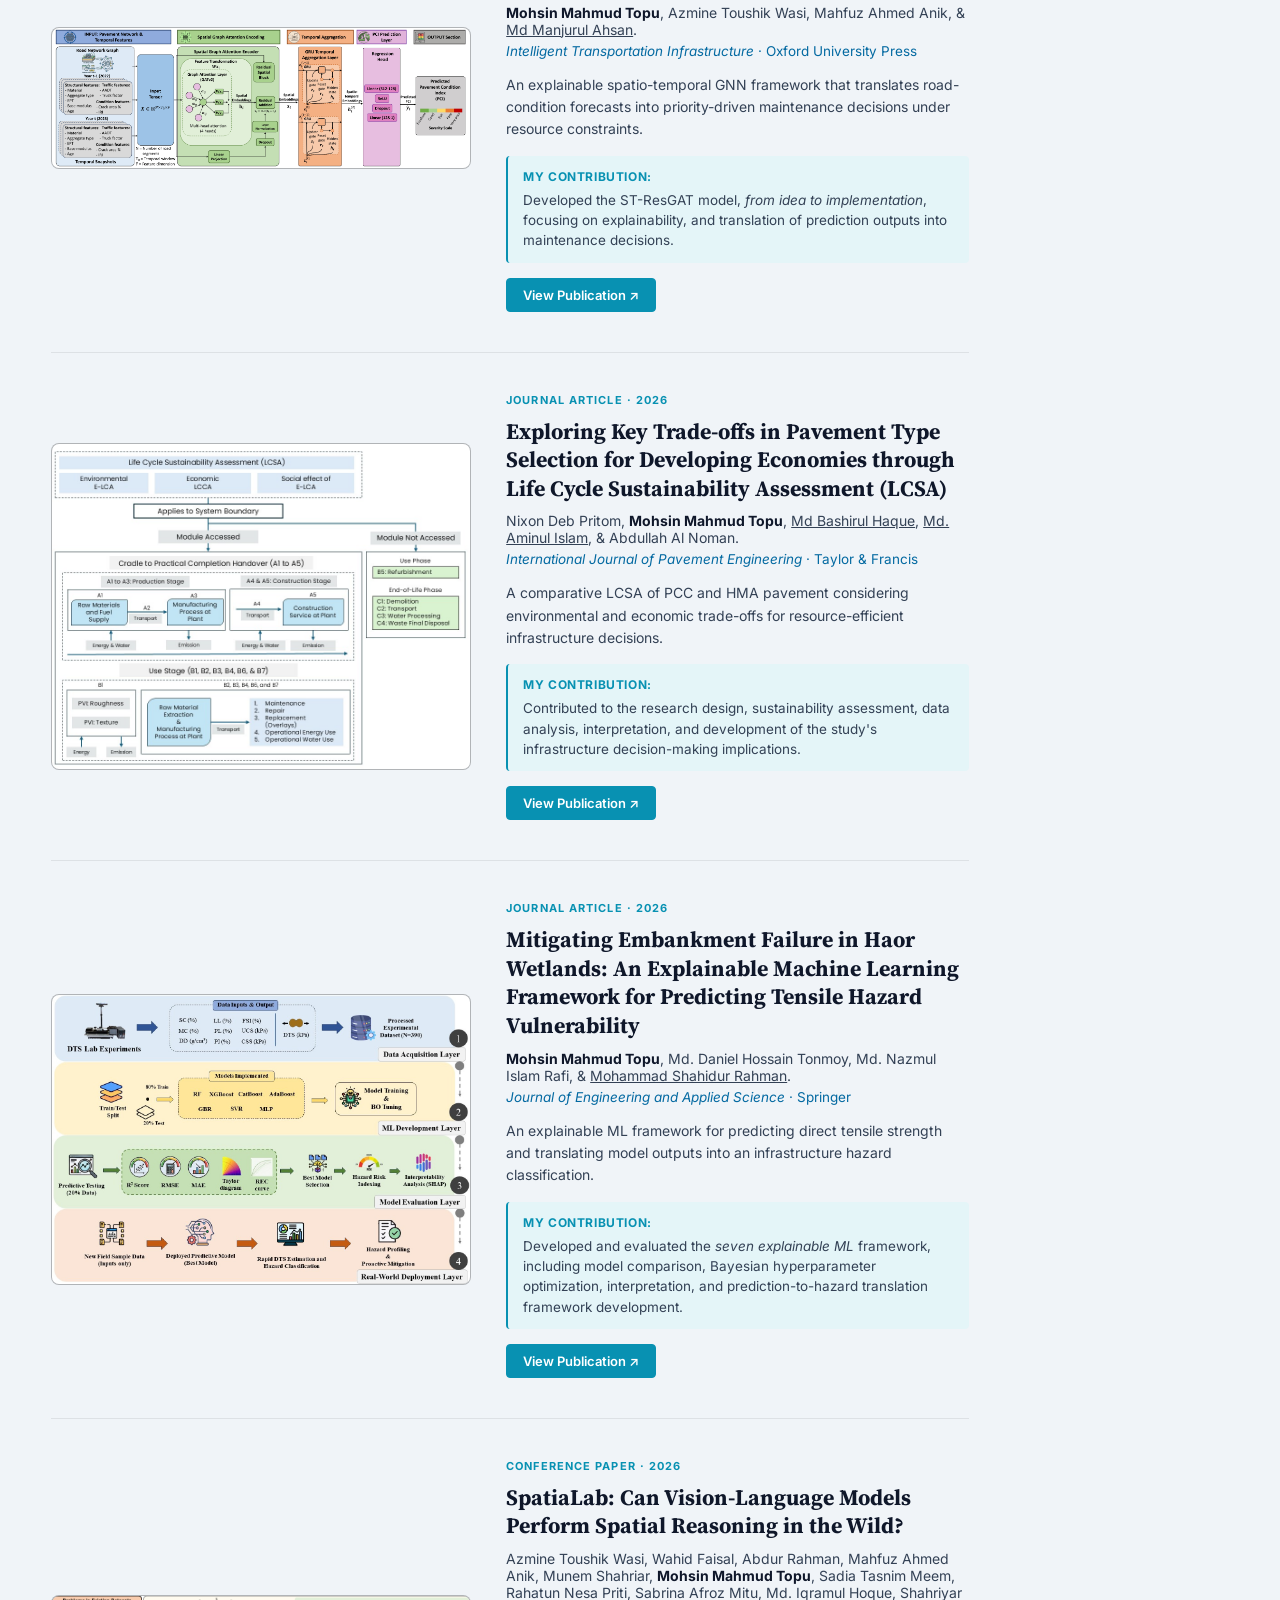
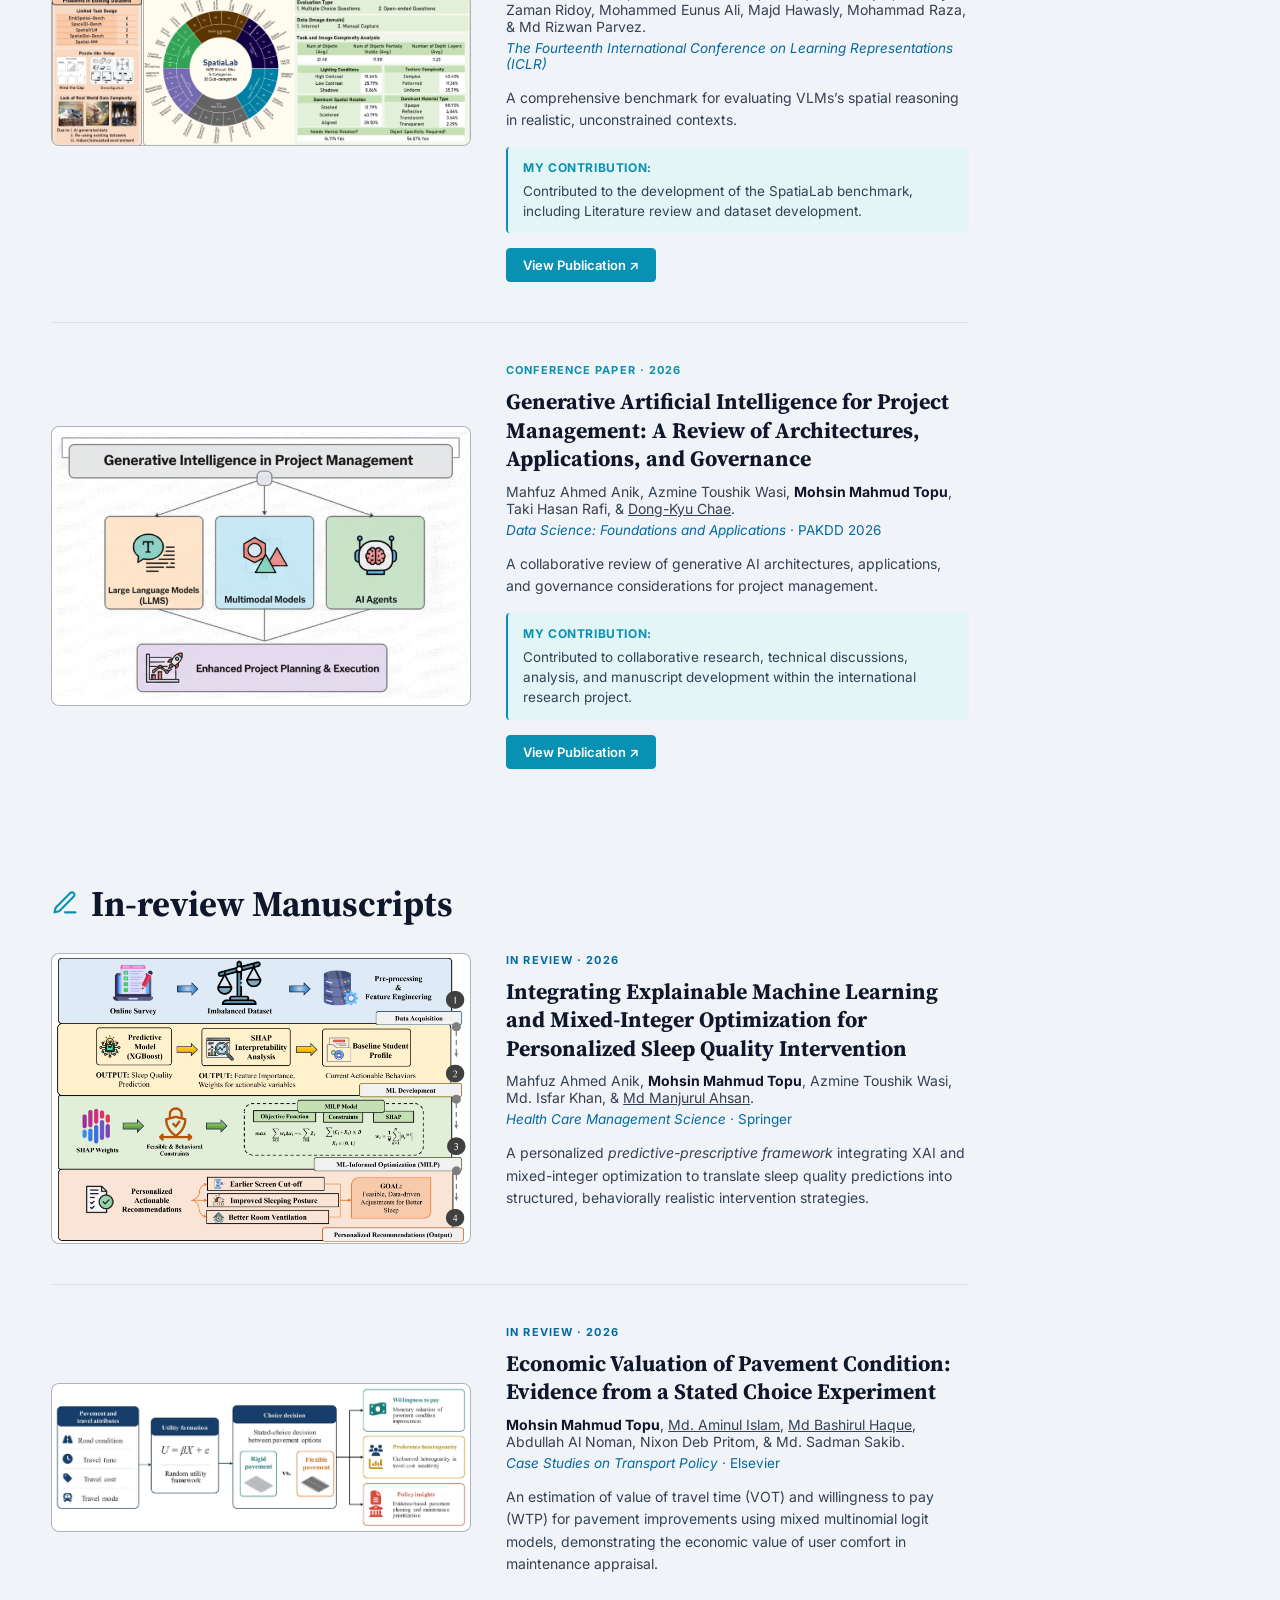
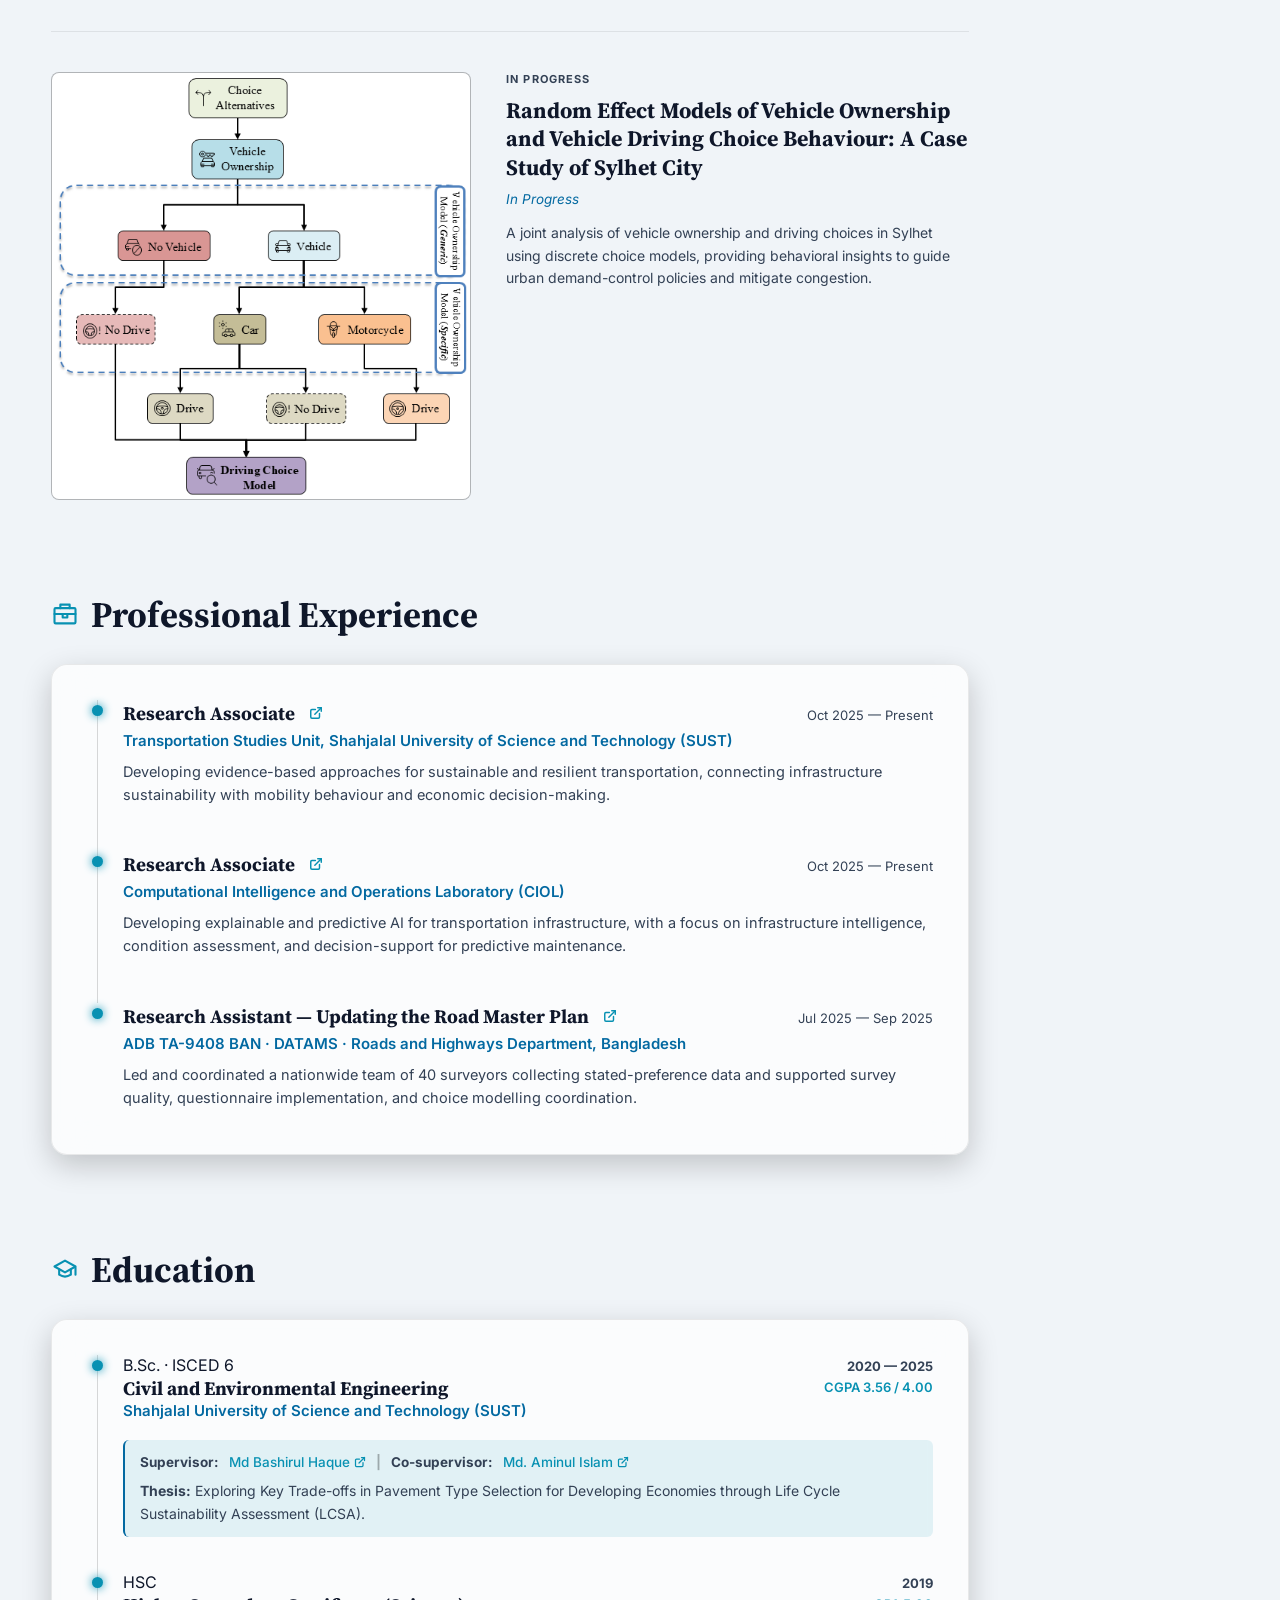
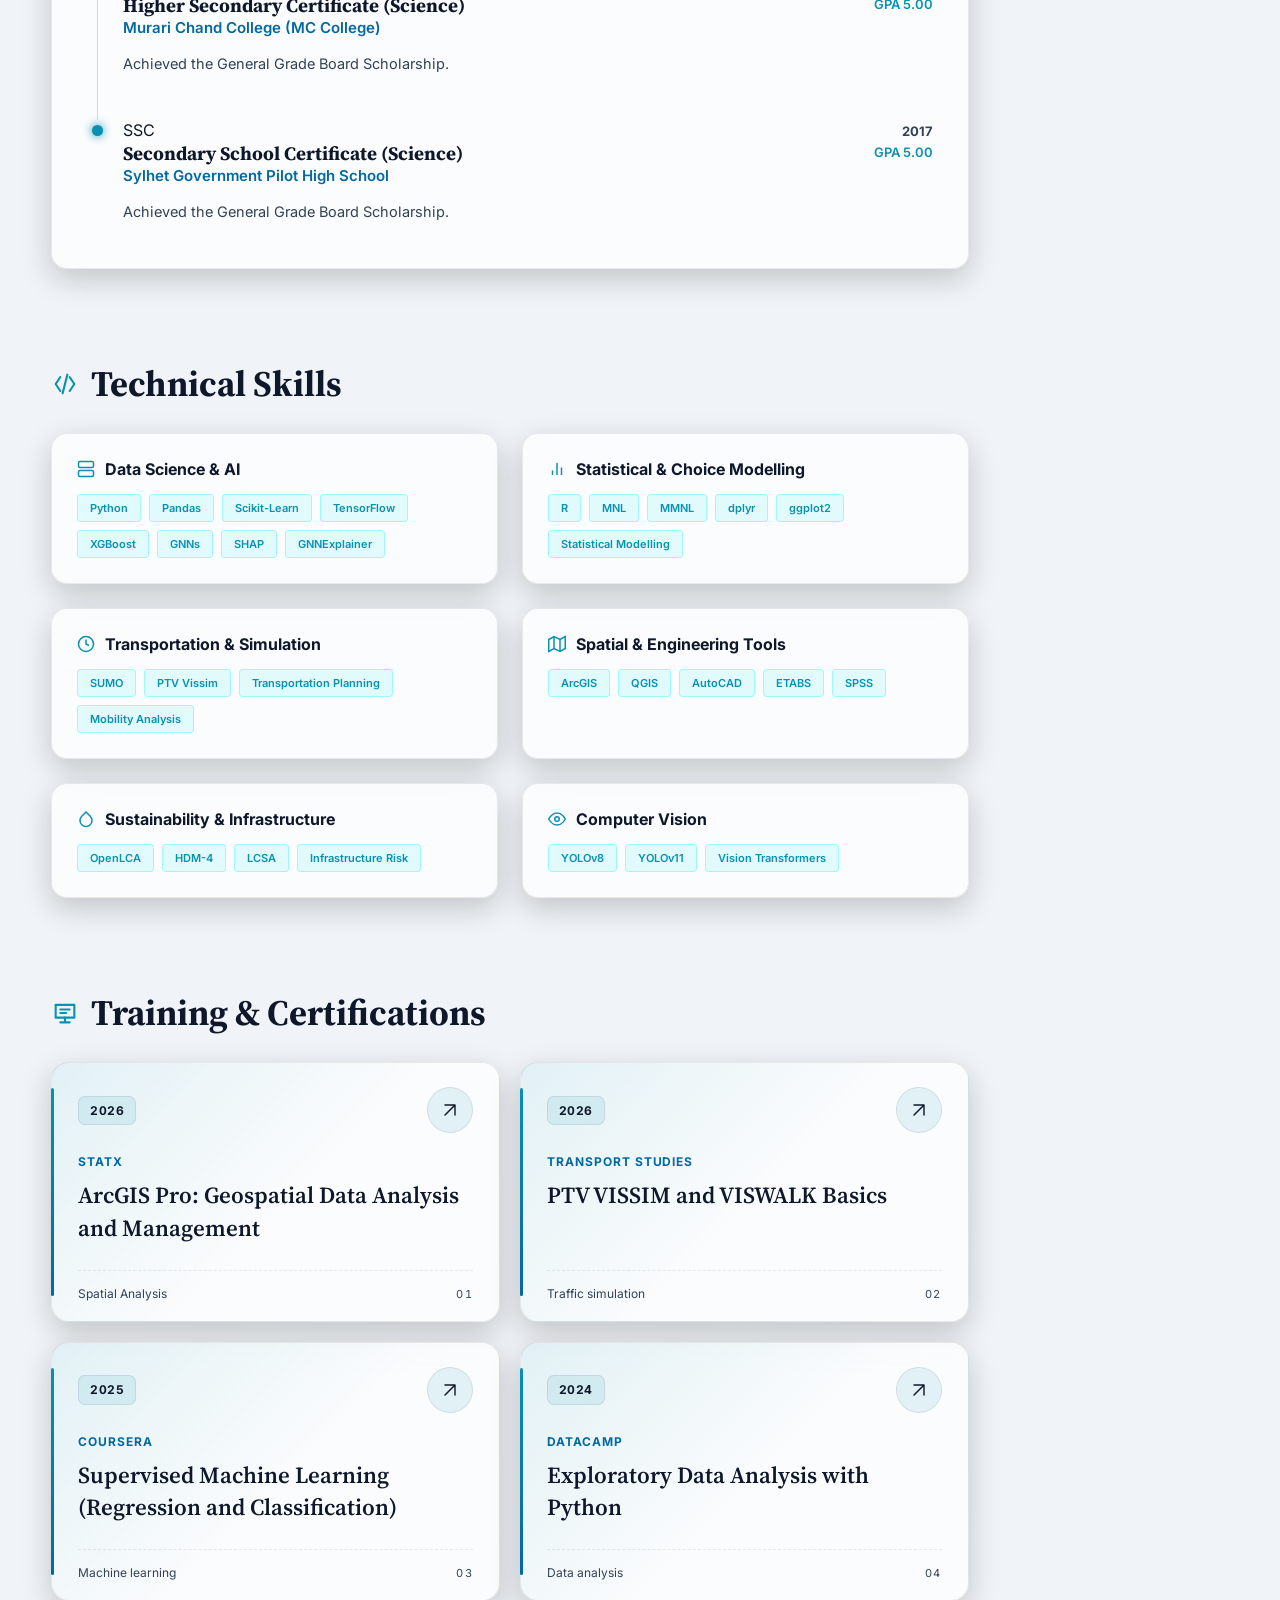
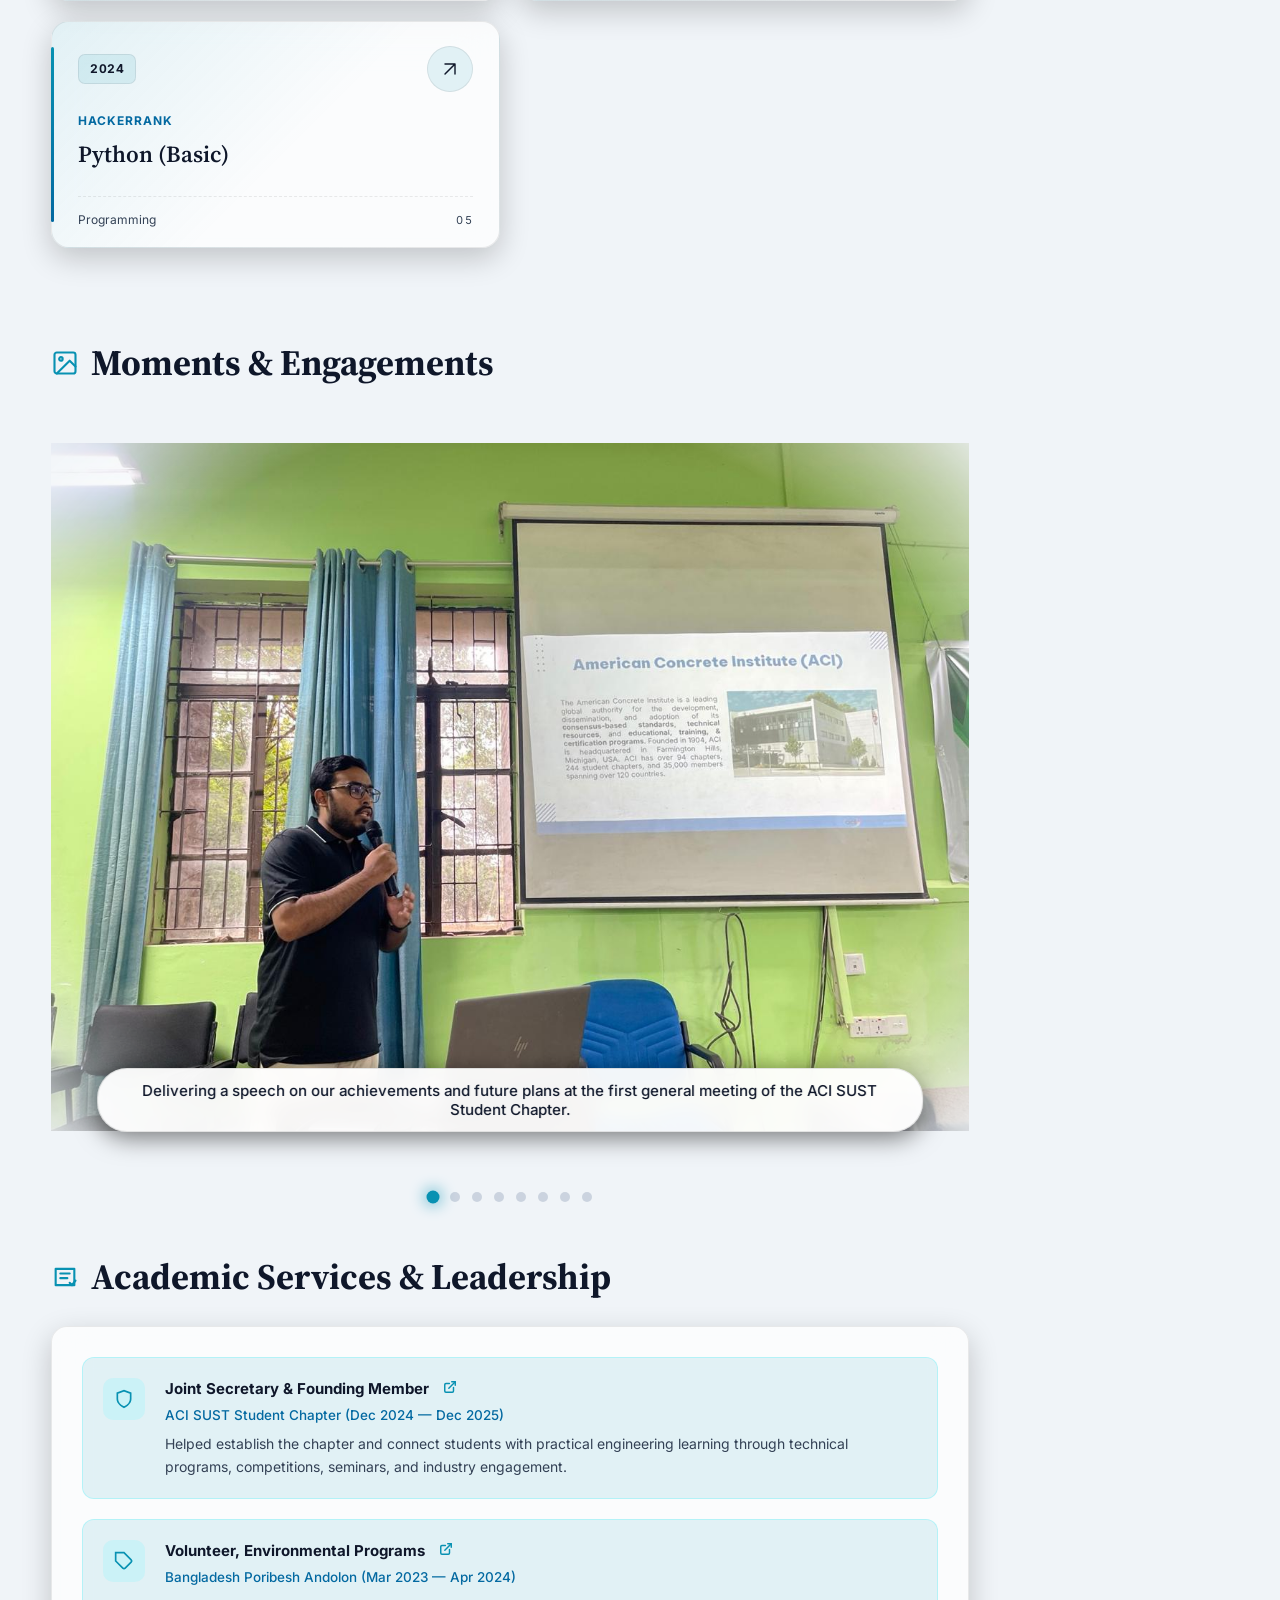
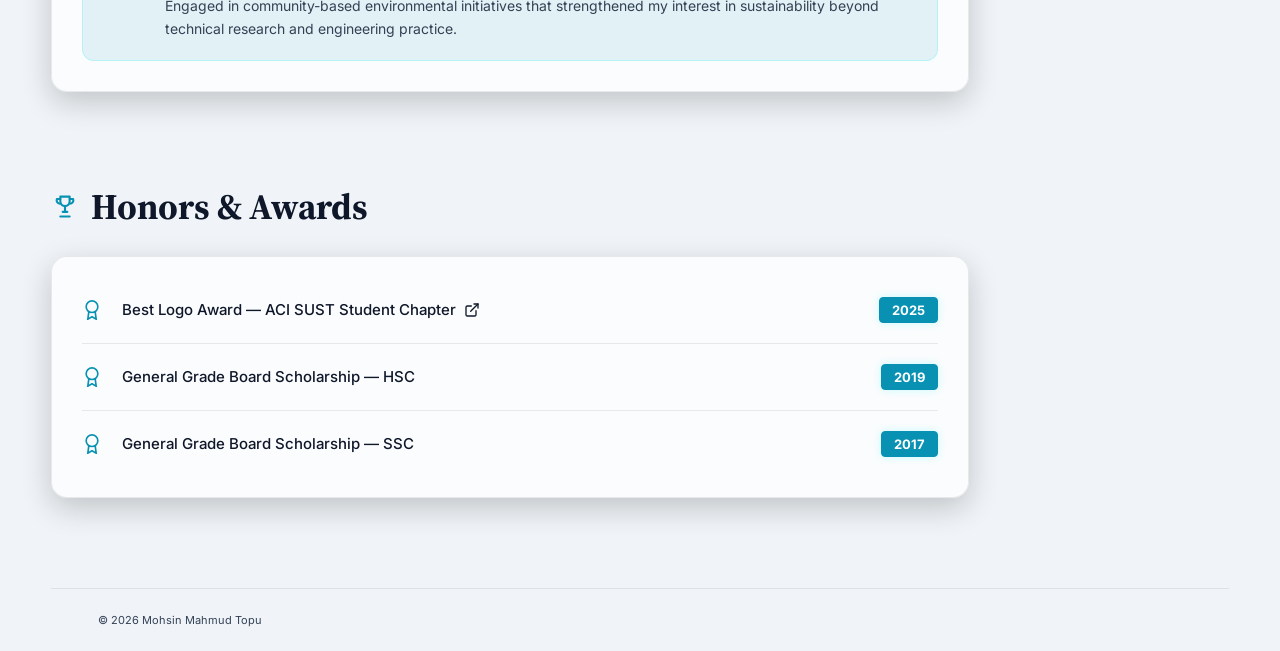
==== commit 2767c036: "Update index.html" ====
--- a/index.html
+++ b/index.html
@@ -341,7 +341,7 @@
                 <span class="pub-meta">JOURNAL ARTICLE · 2026</span>
                 <h3 class="pub-title"><a href="https://doi.org/10.1007/s41062-026-03053-7" target="_blank">A comprehensive review of digital twin driven pavement health monitoring and maintenance optimization using graph neural networks</a></h3>
                 <p class="pub-authors authors"><strong>Mohsin Mahmud Topu</strong>, Azmine Toushik Wasi, Mahfuz Ahmed Anik, &amp; <a href="https://www.ou.edu/coe/ise/people/faculty/md-ahsan" target="_blank" rel="noopener noreferrer" style="text-decoration: underline;">Md Manjurul Ahsan</a>.</p>
-                <p class="pub-venue venue"><em>Innovative Infrastructure Solutions</em> · Springer</p>
+                <p class="pub-venue venue"><em>Innovative Infrastructure Solutions</em> · Springer (In Press)</p>
                 <p class="pub-abstract abstract">A comprehensive review synthesizing the integration of digital twins and graph-based models in pavement management, proposing a conceptual <em>DT-GNN framework</em> for proactive, data-driven lifecycle management.</p>
                 <div class="pub-contrib contribution">
                   <strong>My contribution:</strong> Developed the conceptual DT-GNN framework, <em>from idea to implementation</em>, focusing on real-time translation of prediction outputs into visualized maintenance decisions.
@@ -529,7 +529,7 @@
       <div class="timeline-content">
         <div class="tl-head timeline-head">
           <h3>Research Associate <a href="https://ciol-researchlab.github.io/team.html" target="_blank" class="tl-cert role-link" aria-label="View Certificate/Team"><svg viewBox="0 0 24 24" width="14" height="14" stroke="currentColor" stroke-width="2.5" fill="none" stroke-linecap="round" stroke-linejoin="round"><path d="M18 13v6a2 2 0 0 1-2 2H5a2 2 0 0 1-2-2V8a2 2 0 0 1 2-2h6"></path><polyline points="15 3 21 3 21 9"></polyline><line x1="10" y1="14" x2="21" y2="3"></line></svg></a></h3>
-          <span class="tl-date"><time>Nov 2025 — Present</time></span>
+          <span class="tl-date"><time>Oct 2025 — Present</time></span>
         </div>
         <p class="tl-org">Computational Intelligence and Operations Laboratory (CIOL)</p>
         <p class="tl-desc">Developing explainable and predictive AI for transportation infrastructure, with a focus on infrastructure intelligence, condition assessment, and decision-support for predictive maintenance.</p>
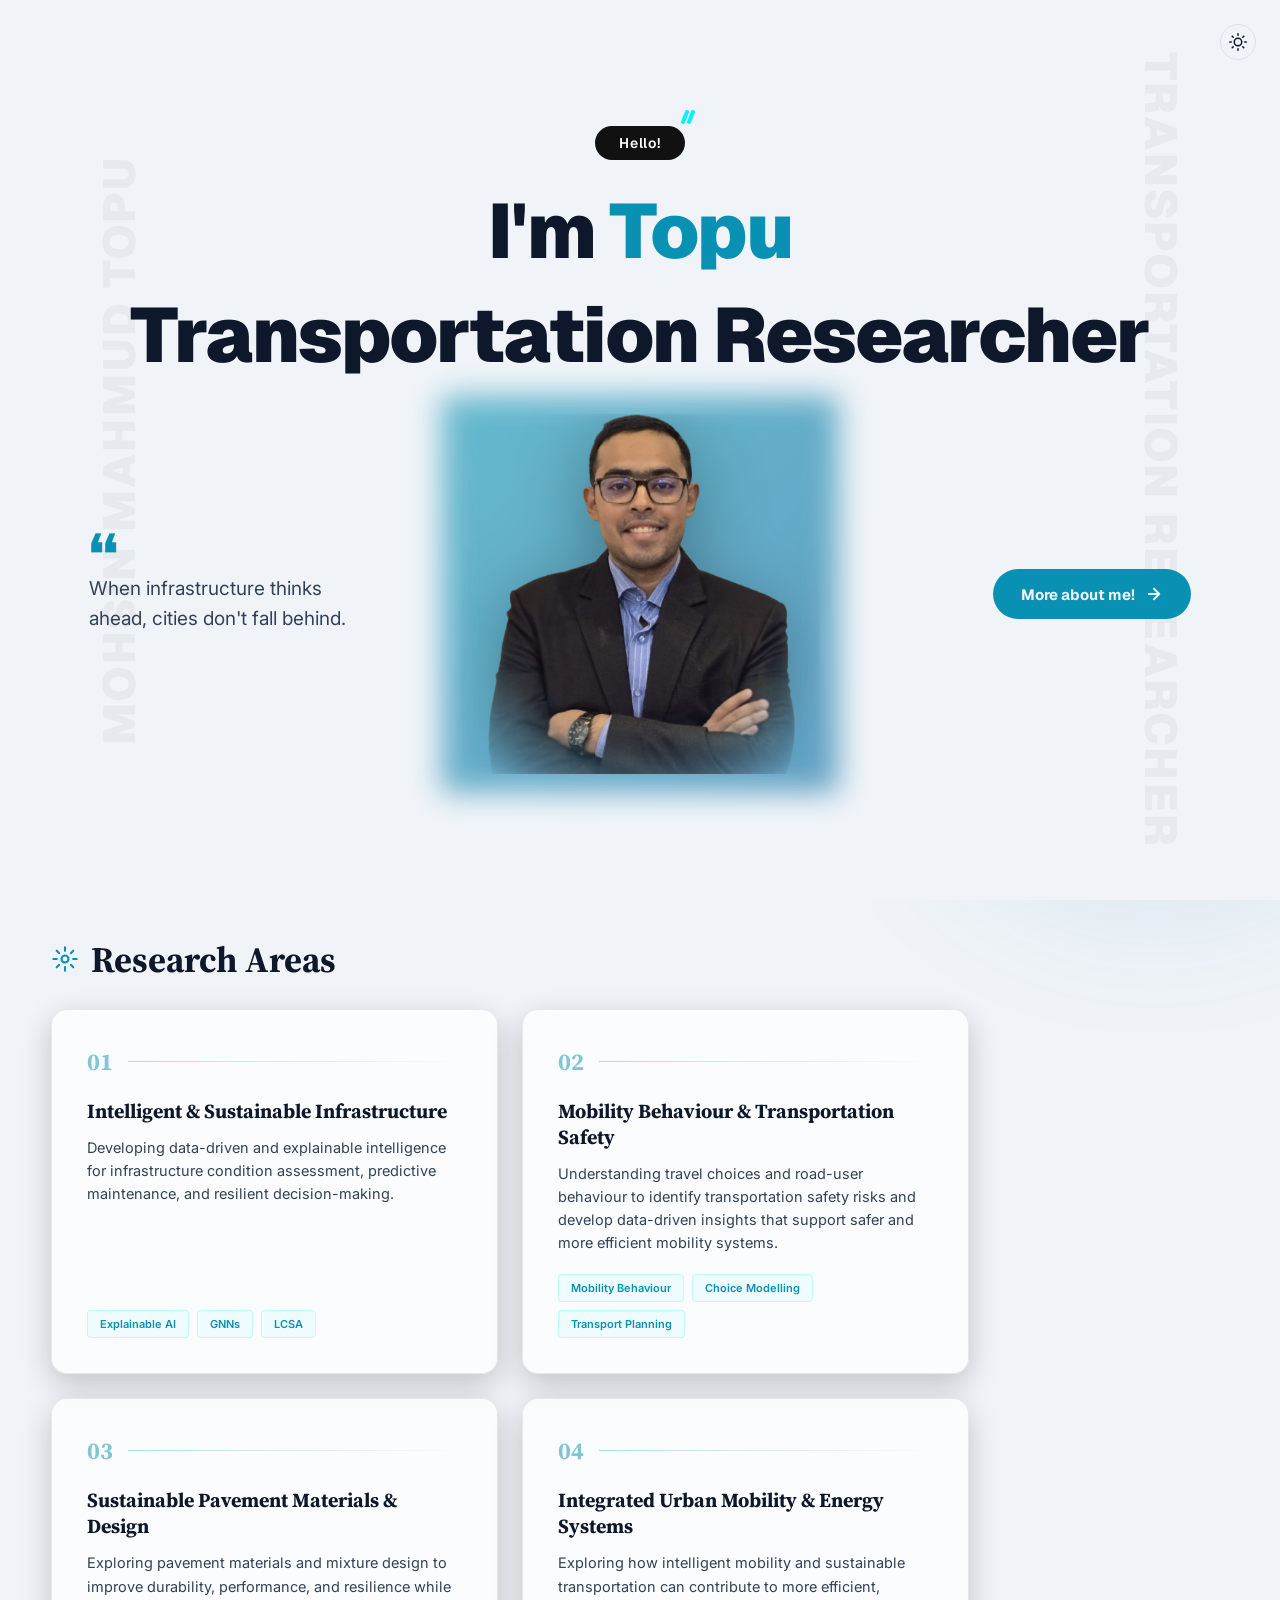
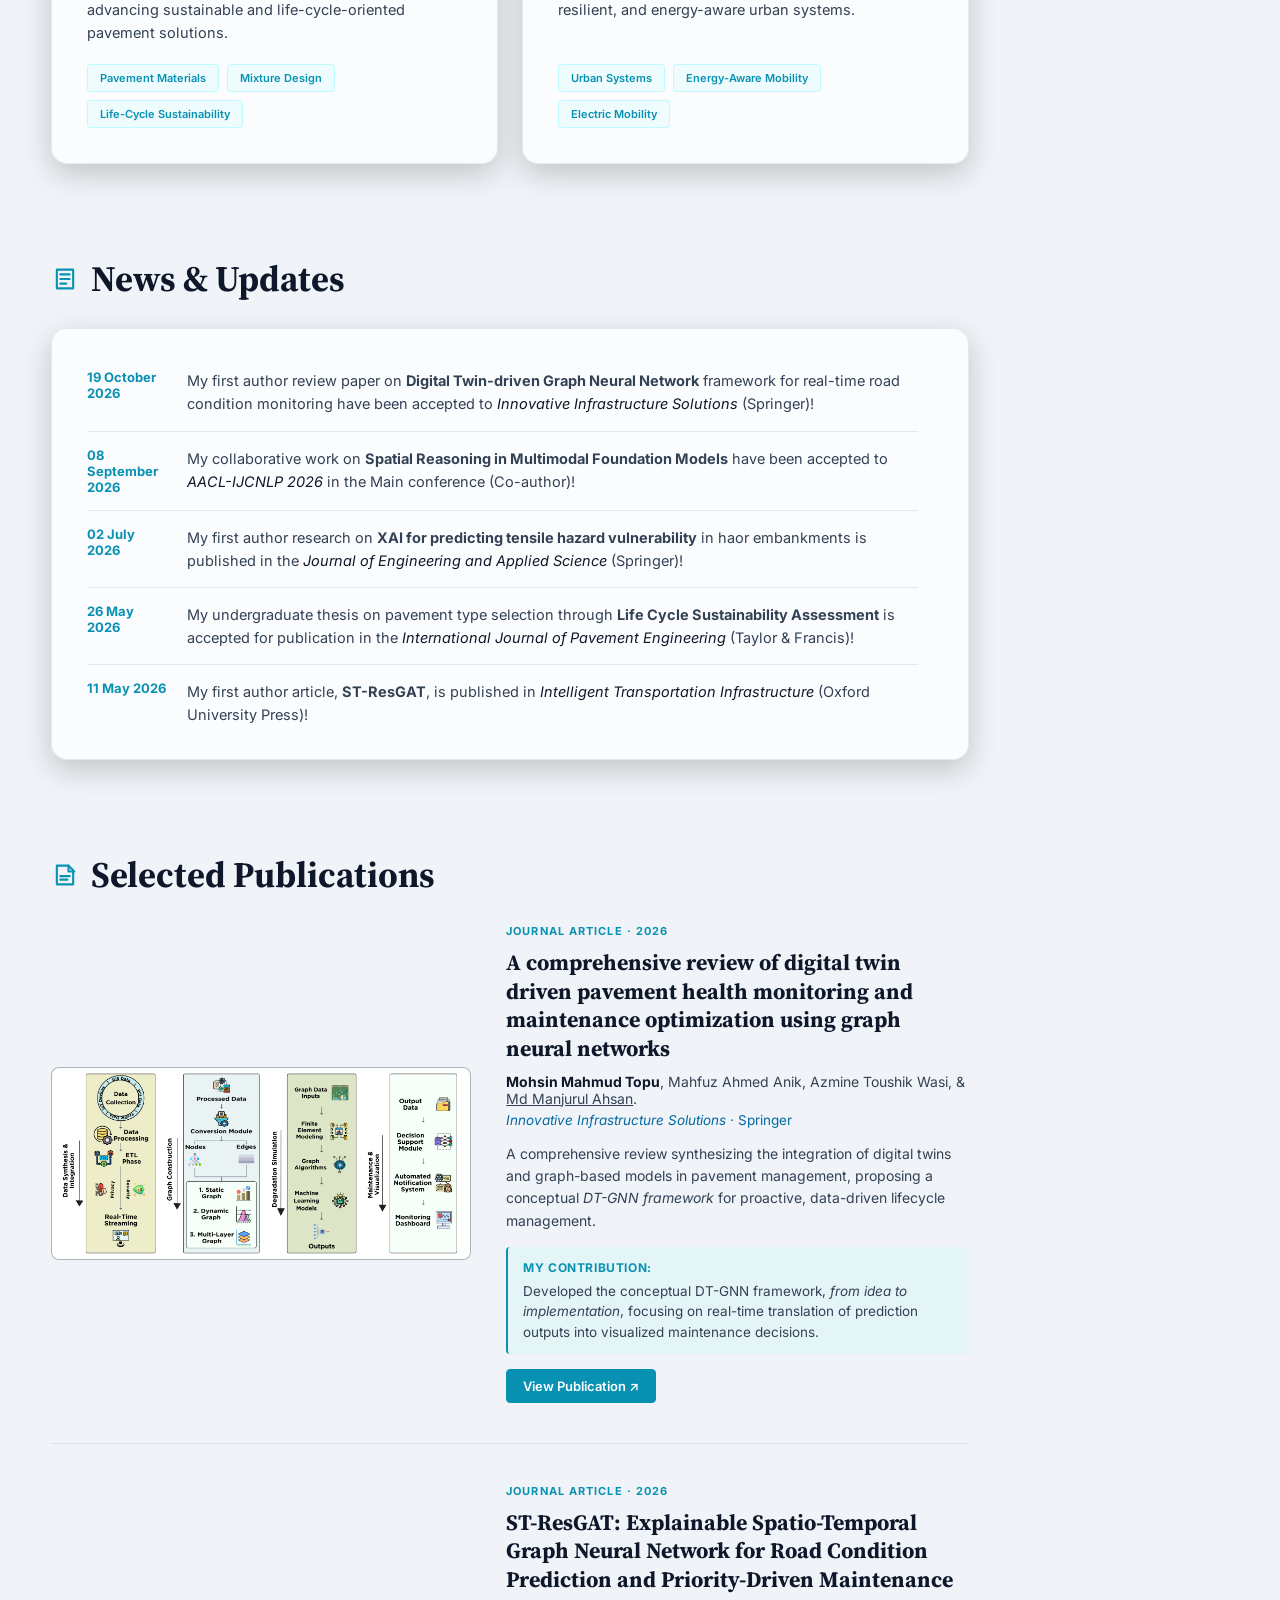
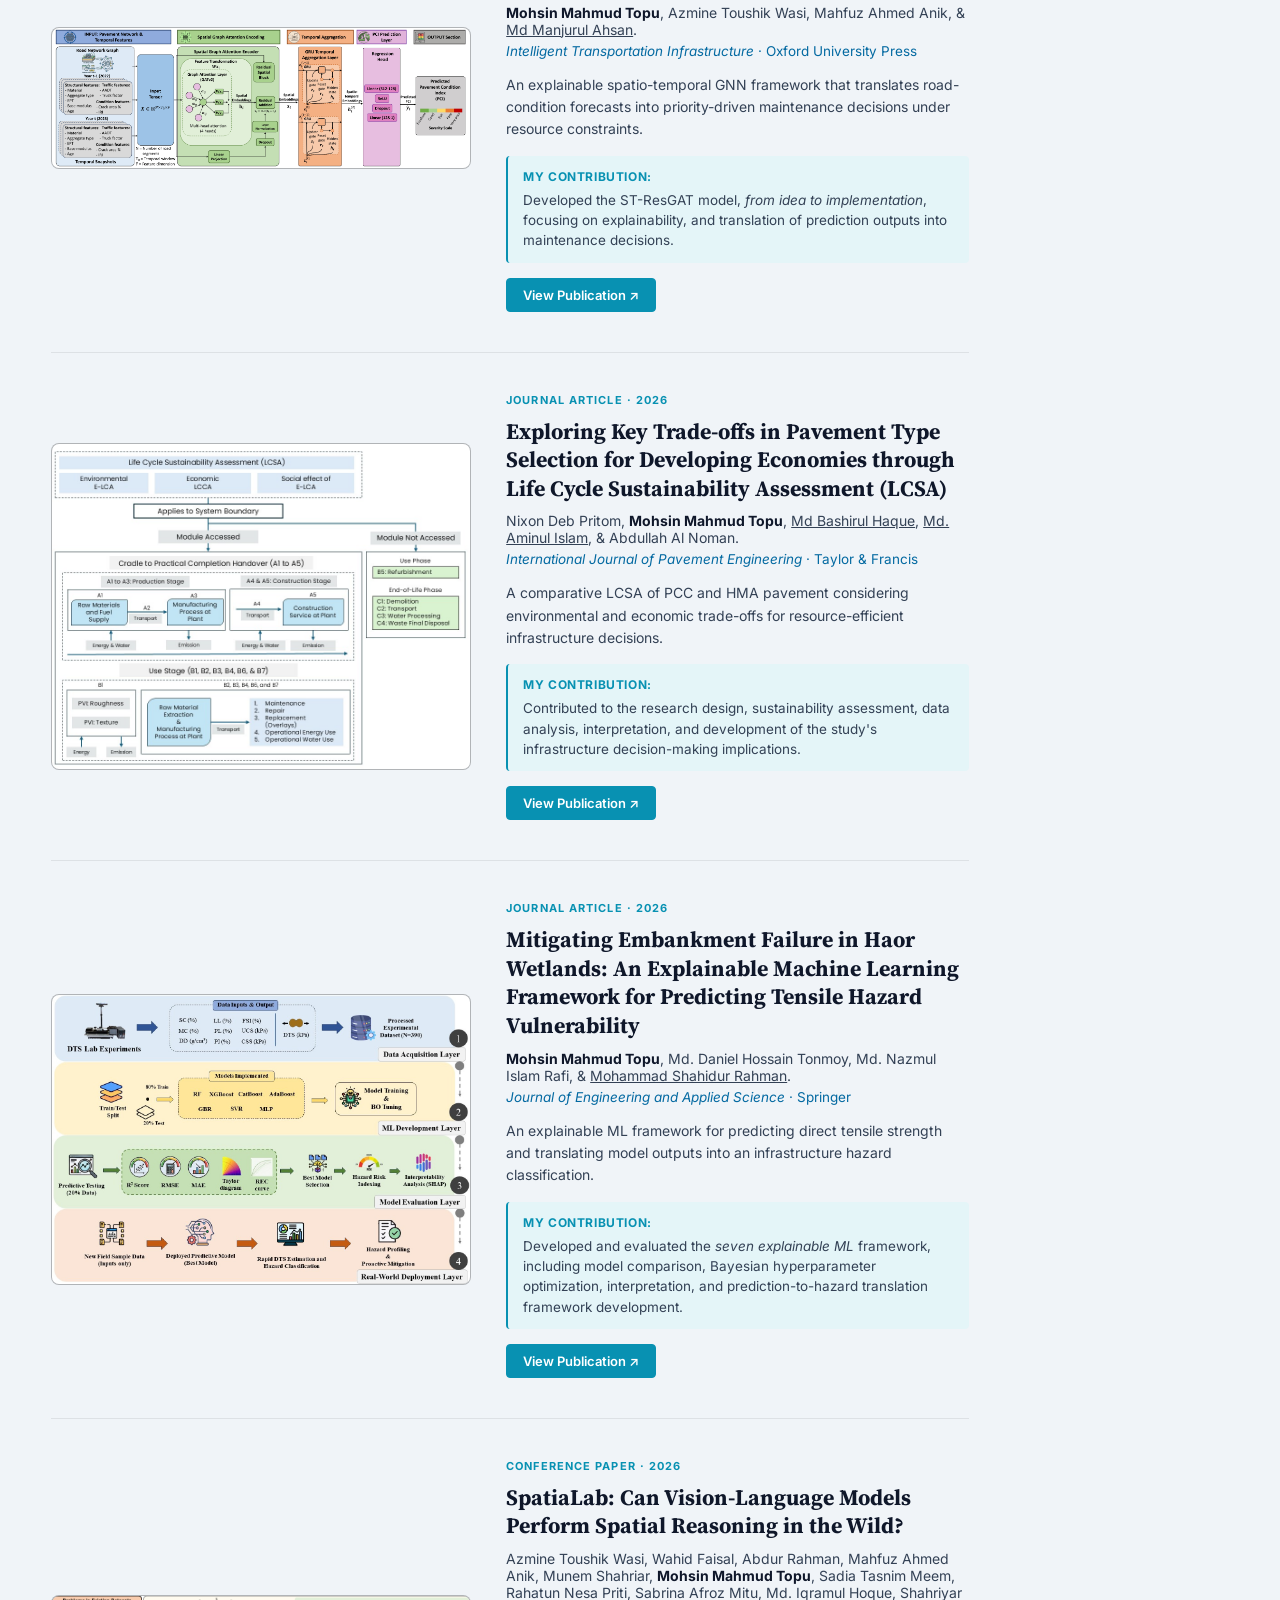
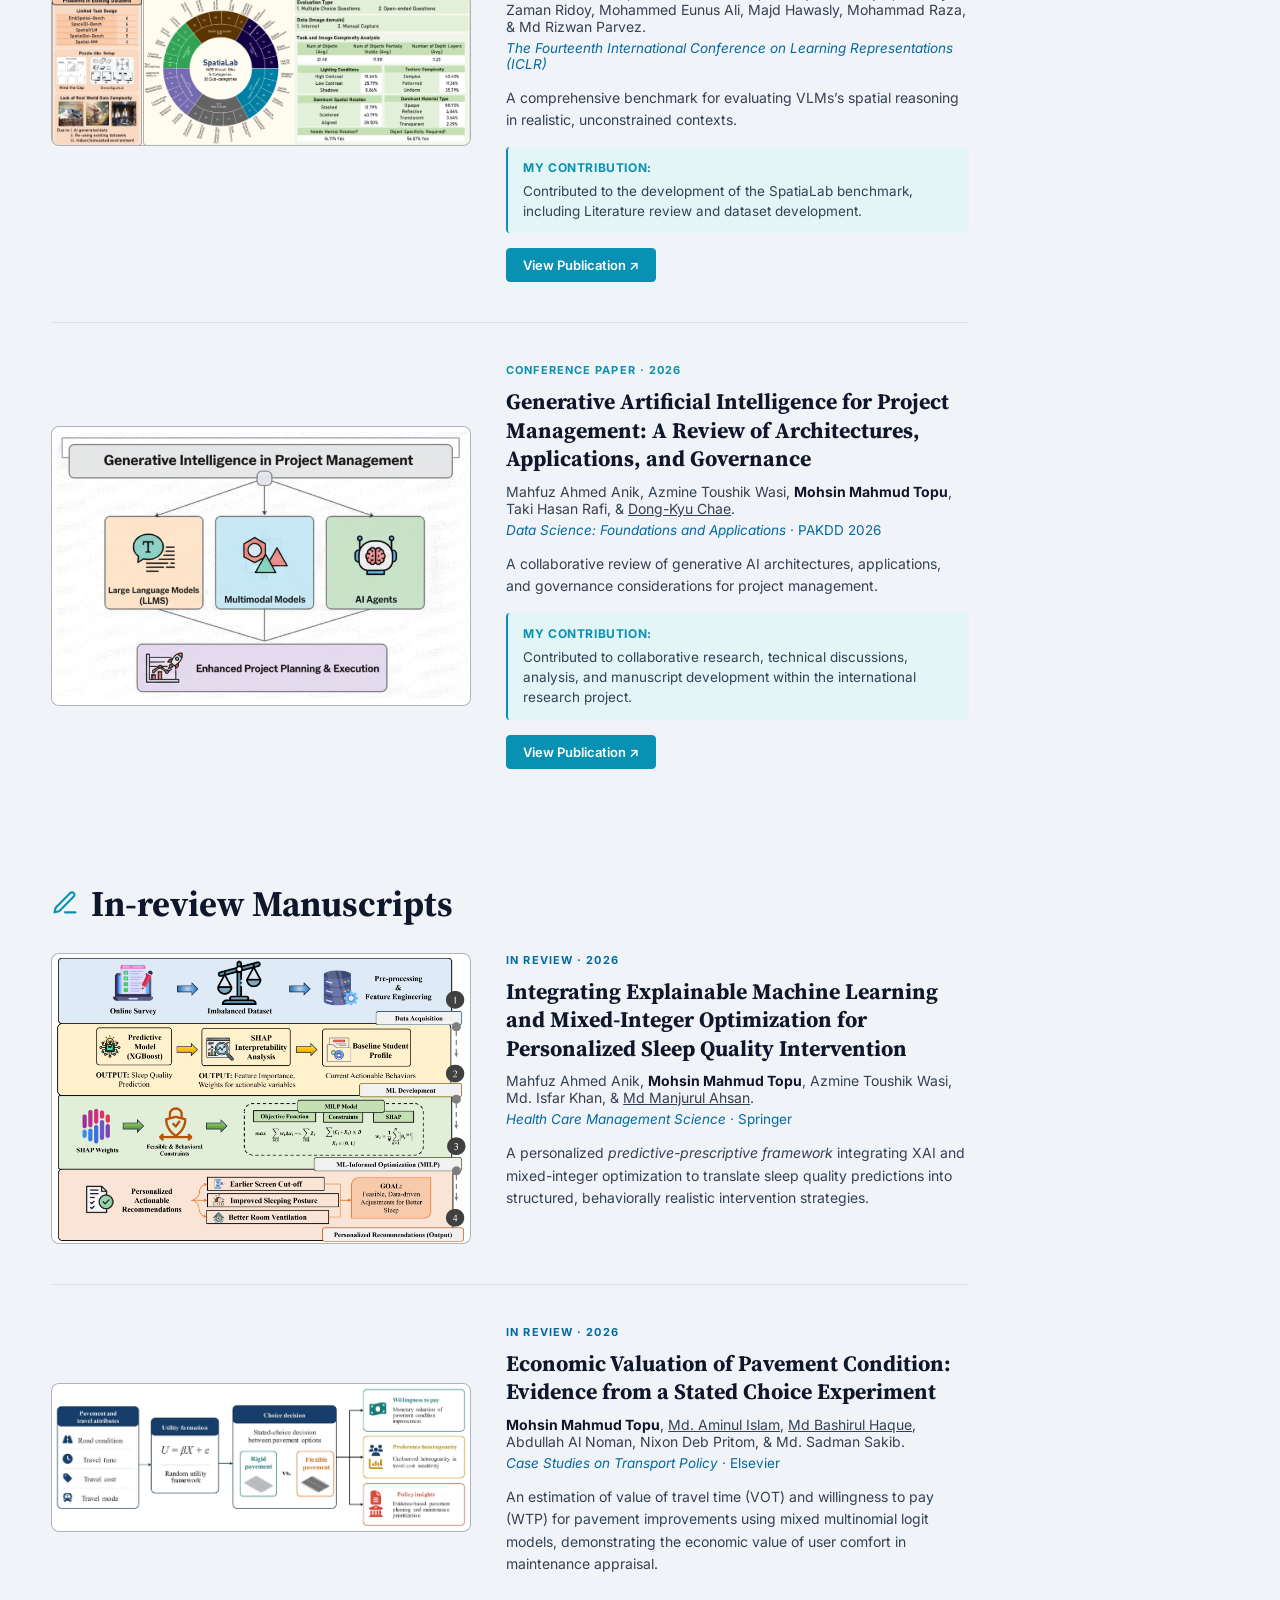
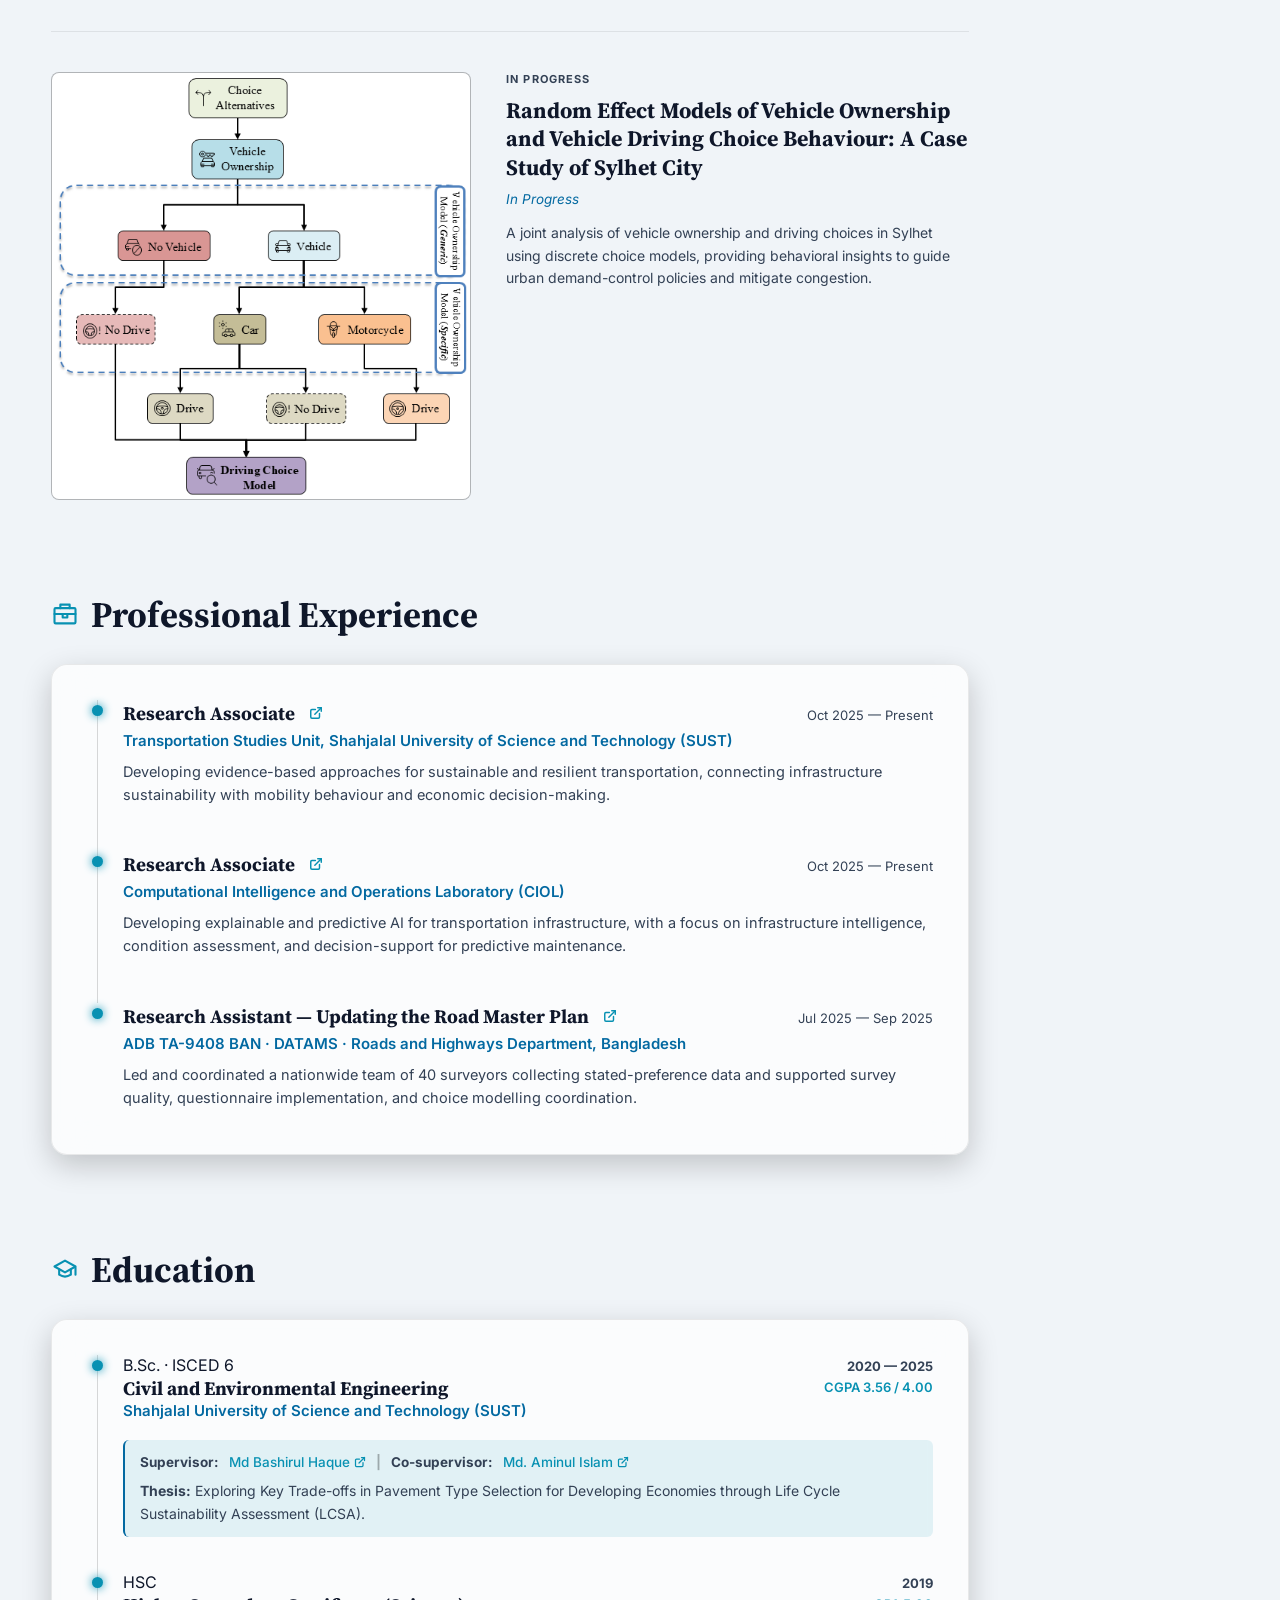
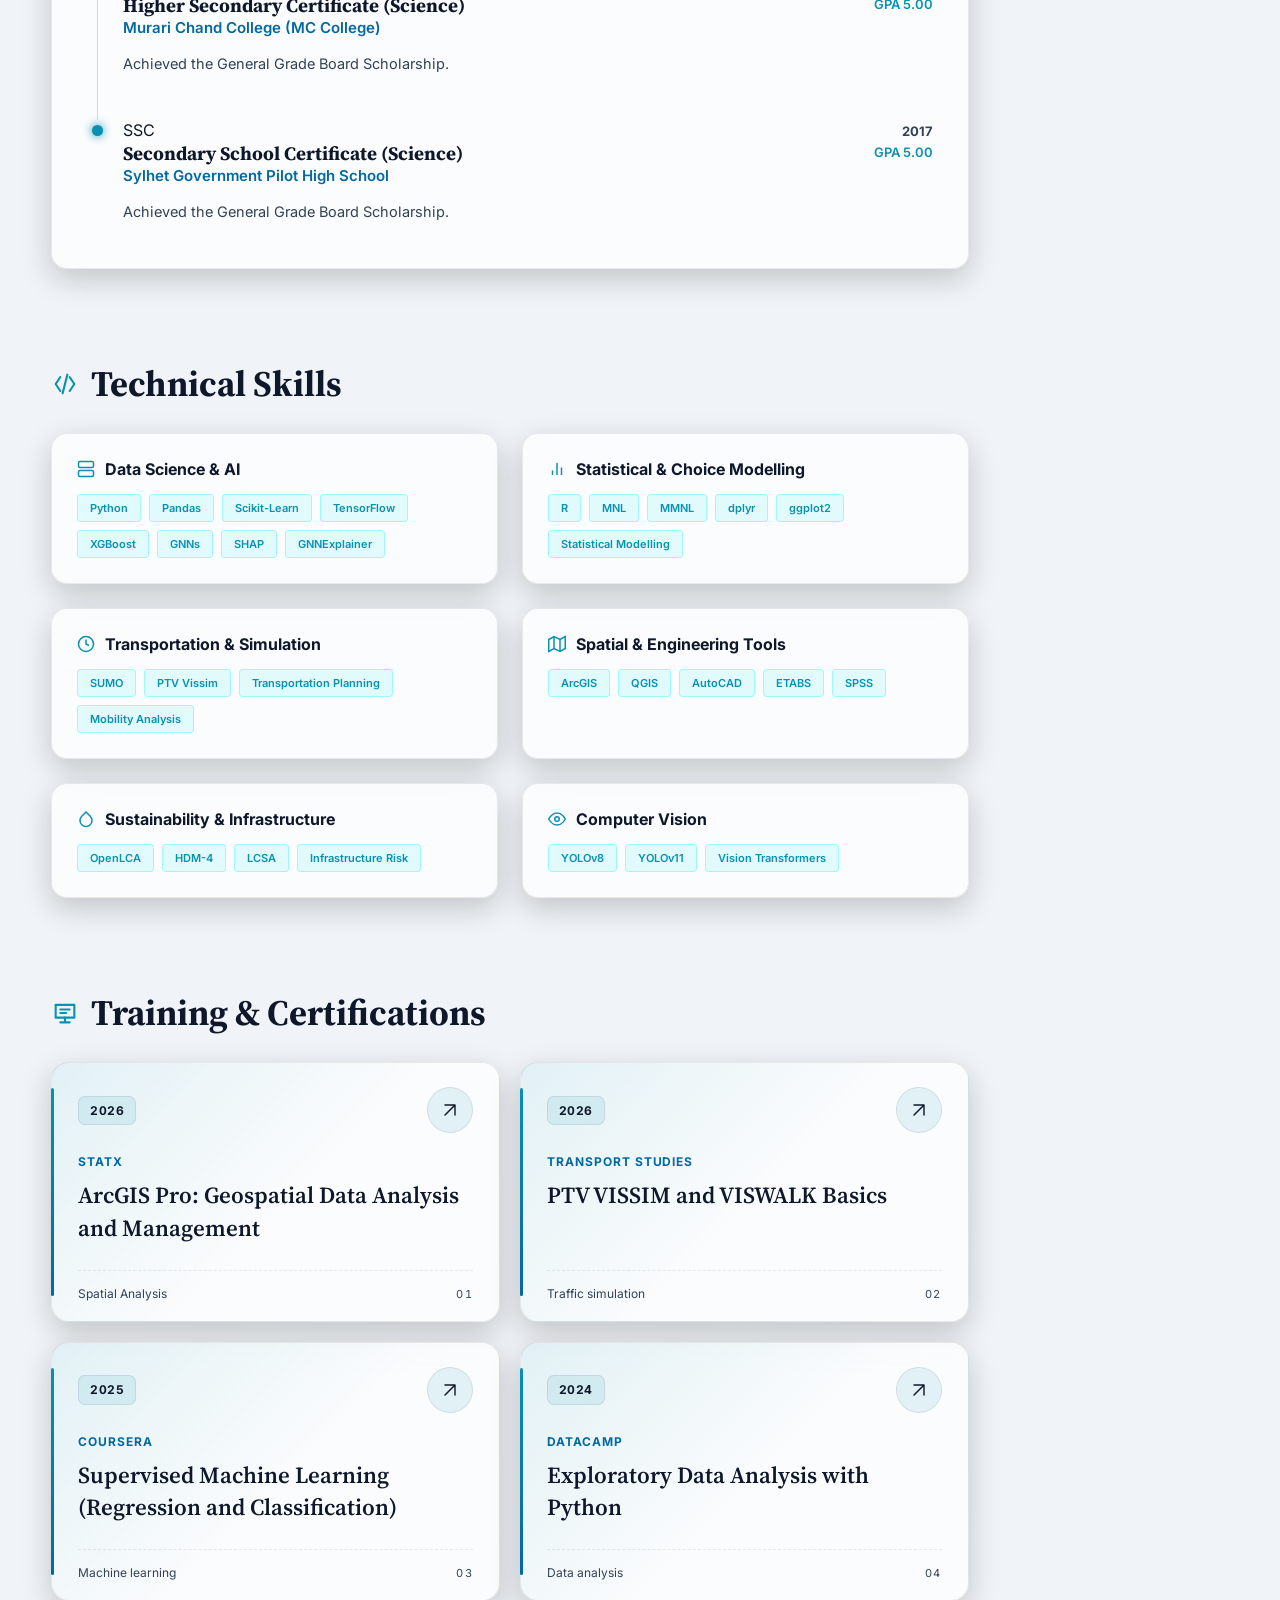
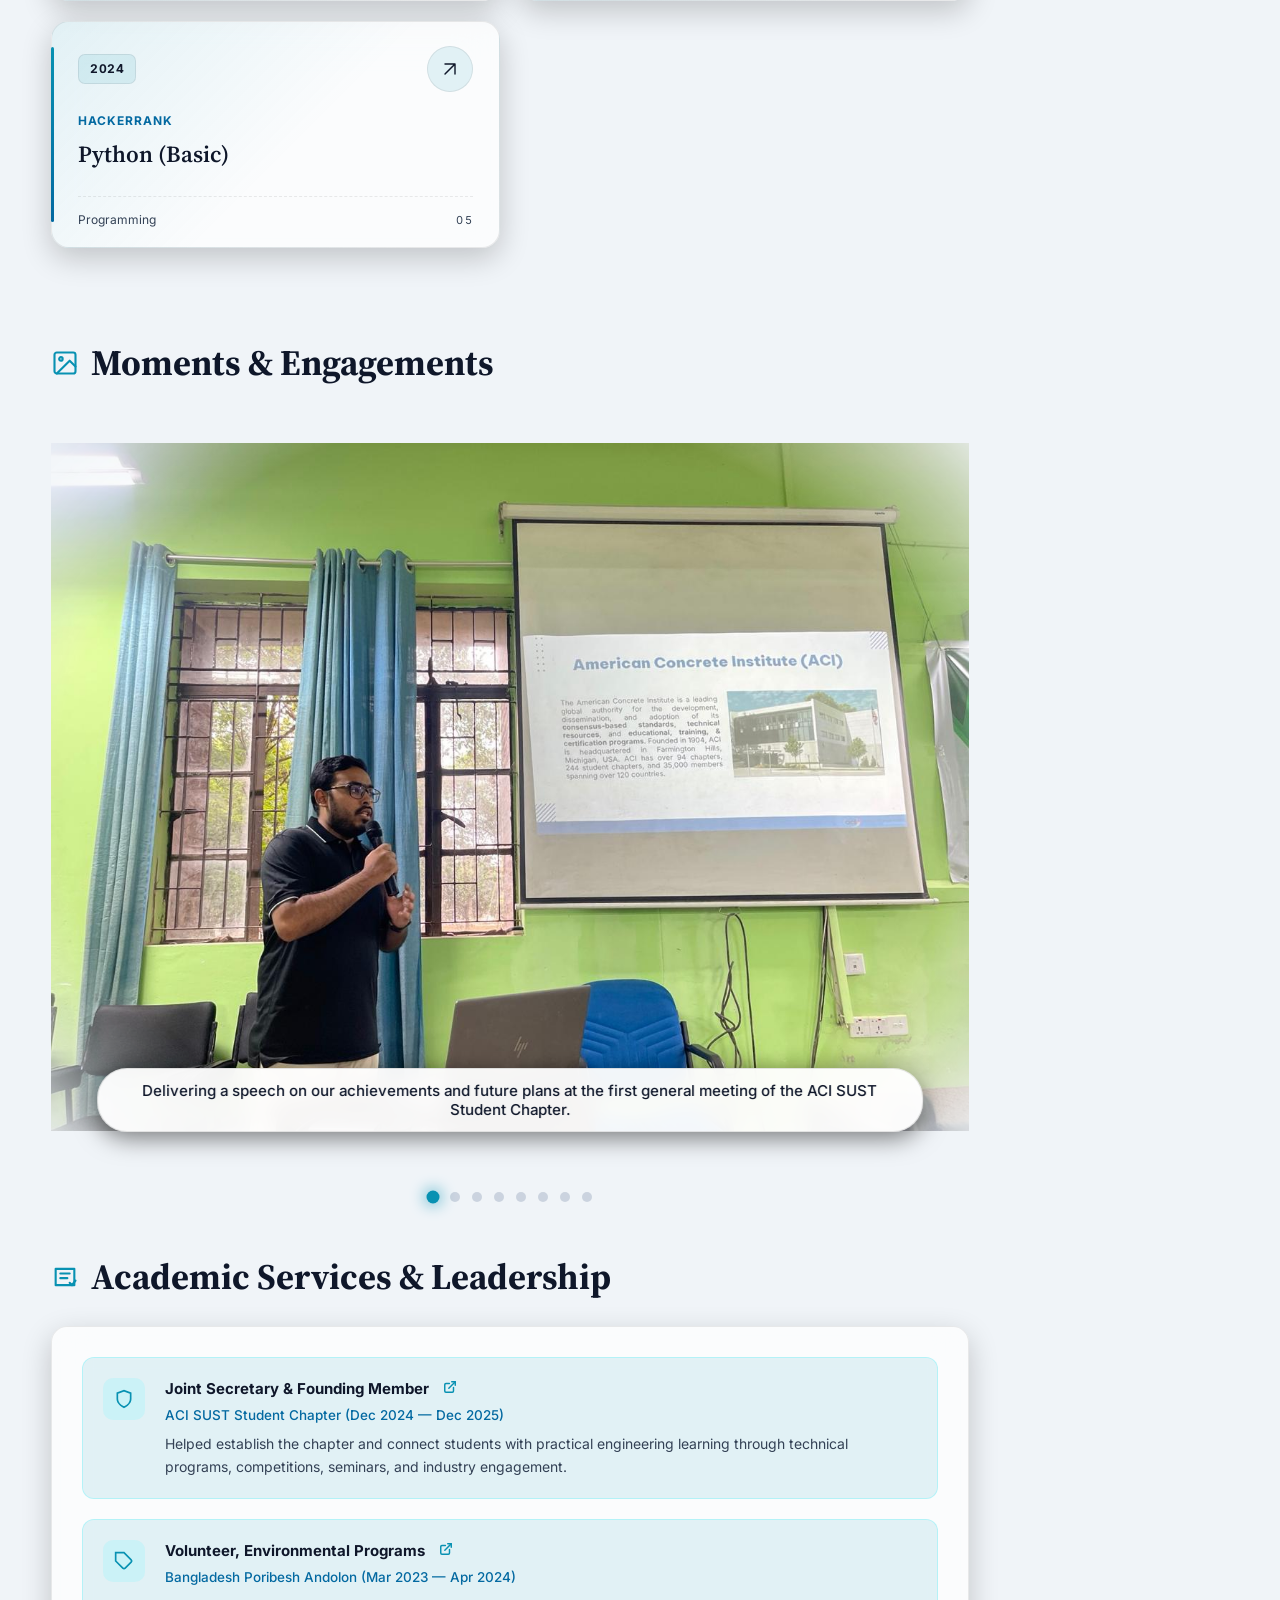
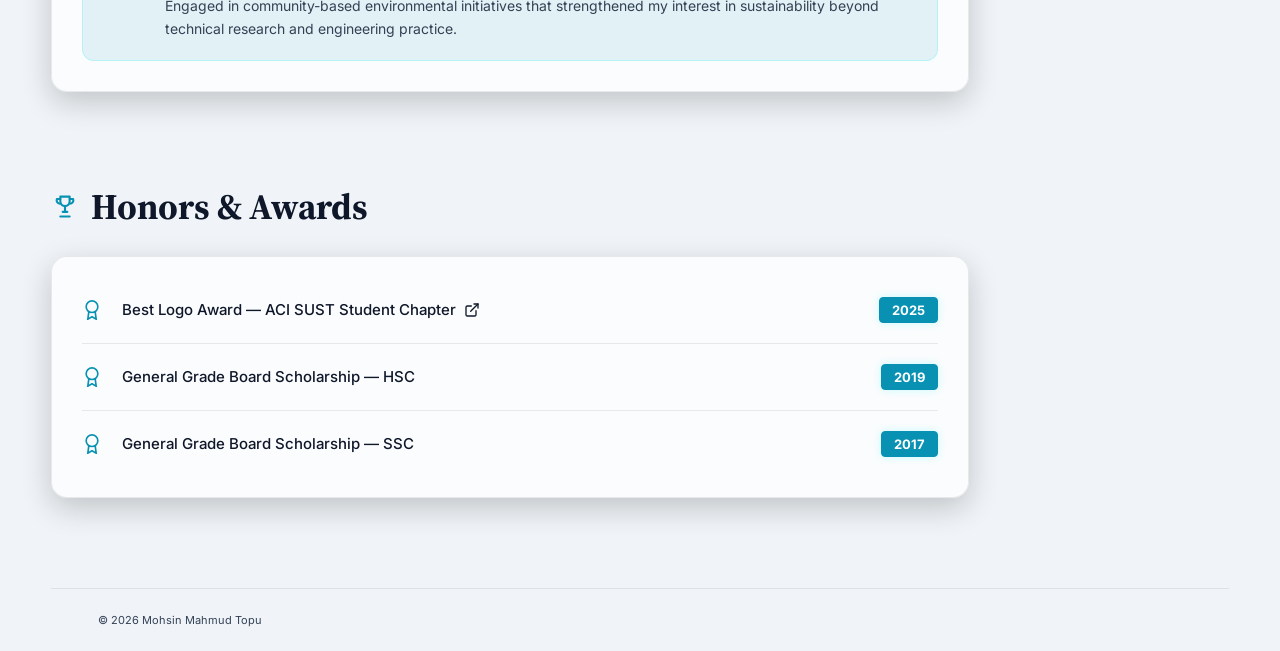
==== commit 526d48bb: "Update index.html" ====
--- a/index.html
+++ b/index.html
@@ -340,8 +340,8 @@
               <div class="pub-details pub-body">
                 <span class="pub-meta">JOURNAL ARTICLE · 2026</span>
                 <h3 class="pub-title"><a href="https://doi.org/10.1007/s41062-026-03053-7" target="_blank">A comprehensive review of digital twin driven pavement health monitoring and maintenance optimization using graph neural networks</a></h3>
-                <p class="pub-authors authors"><strong>Mohsin Mahmud Topu</strong>, Azmine Toushik Wasi, Mahfuz Ahmed Anik, &amp; <a href="https://www.ou.edu/coe/ise/people/faculty/md-ahsan" target="_blank" rel="noopener noreferrer" style="text-decoration: underline;">Md Manjurul Ahsan</a>.</p>
-                <p class="pub-venue venue"><em>Innovative Infrastructure Solutions</em> · Springer (In Press)</p>
+                <p class="pub-authors authors"><strong>Mohsin Mahmud Topu</strong>, Mahfuz Ahmed Anik, Azmine Toushik Wasi, &amp; <a href="https://www.ou.edu/coe/ise/people/faculty/md-ahsan" target="_blank" rel="noopener noreferrer" style="text-decoration: underline;">Md Manjurul Ahsan</a>.</p>
+                <p class="pub-venue venue"><em>Innovative Infrastructure Solutions</em> · Springer</p>
                 <p class="pub-abstract abstract">A comprehensive review synthesizing the integration of digital twins and graph-based models in pavement management, proposing a conceptual <em>DT-GNN framework</em> for proactive, data-driven lifecycle management.</p>
                 <div class="pub-contrib contribution">
                   <strong>My contribution:</strong> Developed the conceptual DT-GNN framework, <em>from idea to implementation</em>, focusing on real-time translation of prediction outputs into visualized maintenance decisions.
